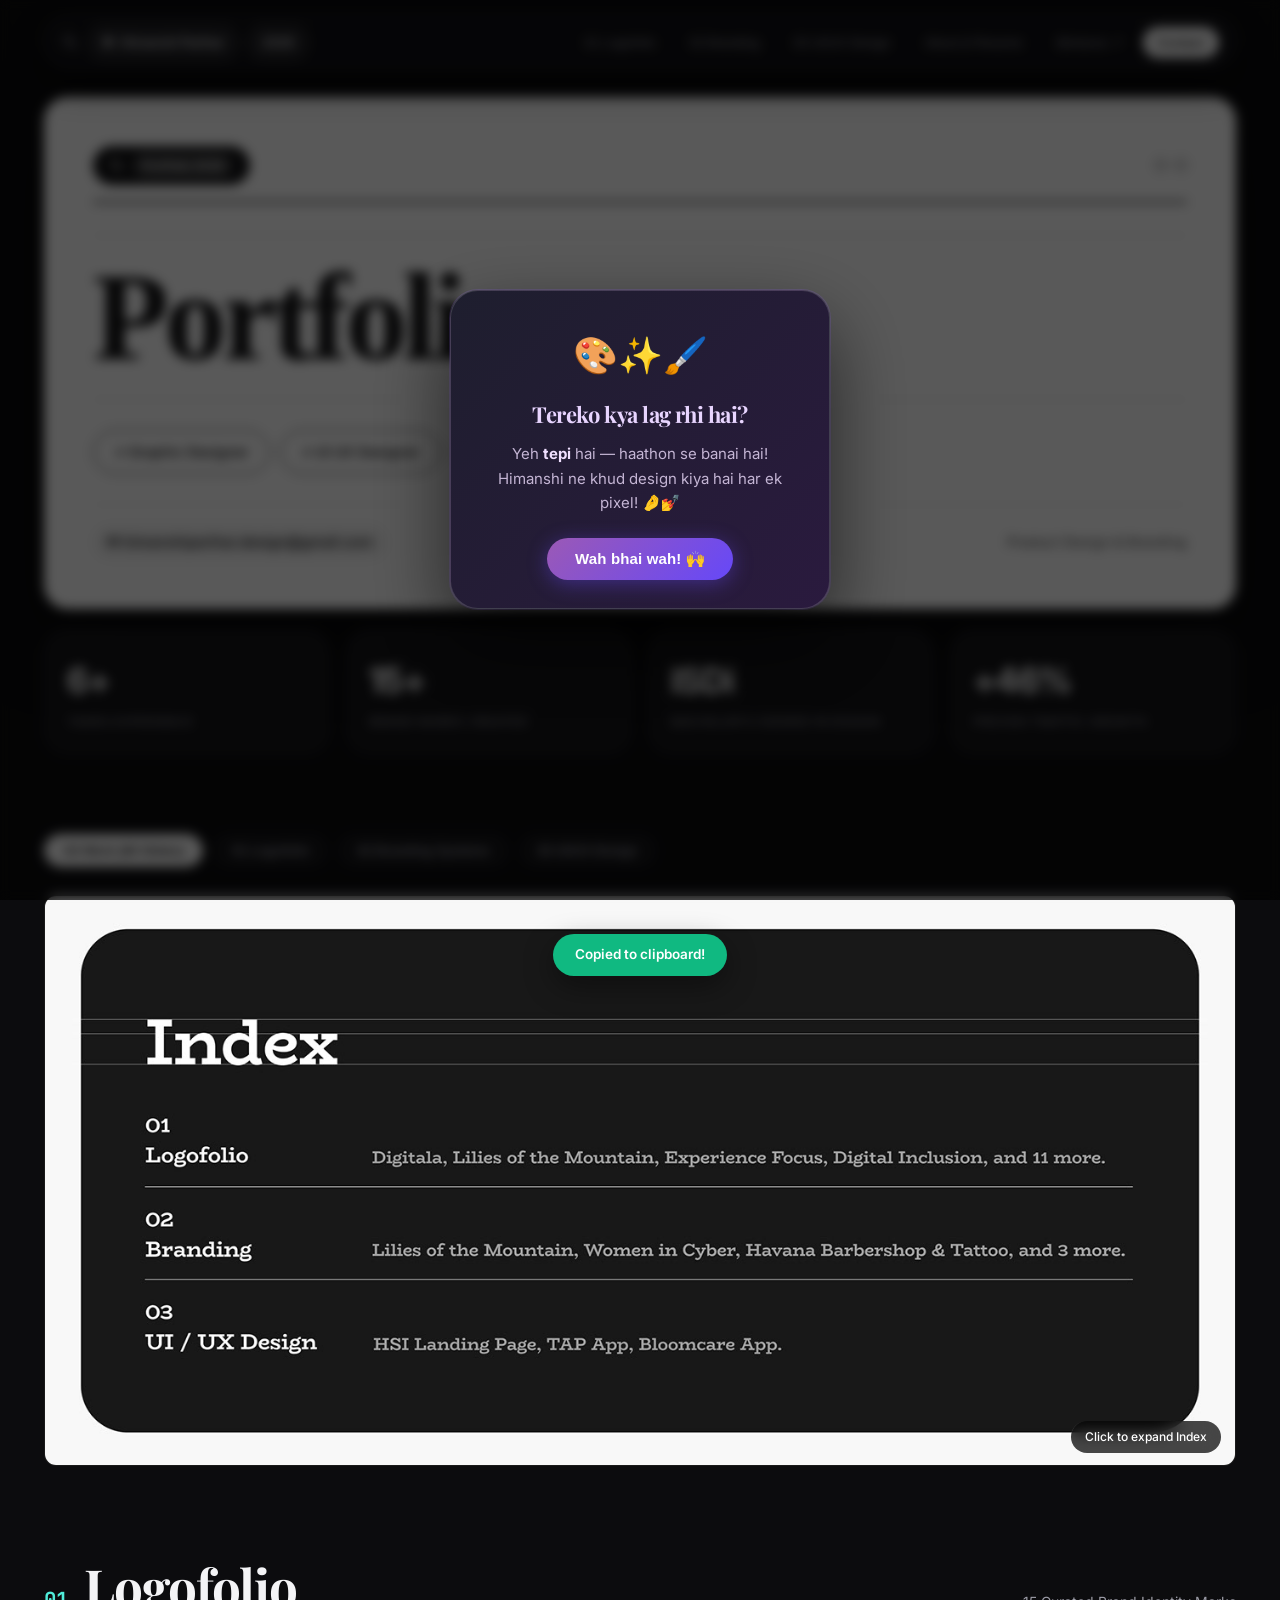
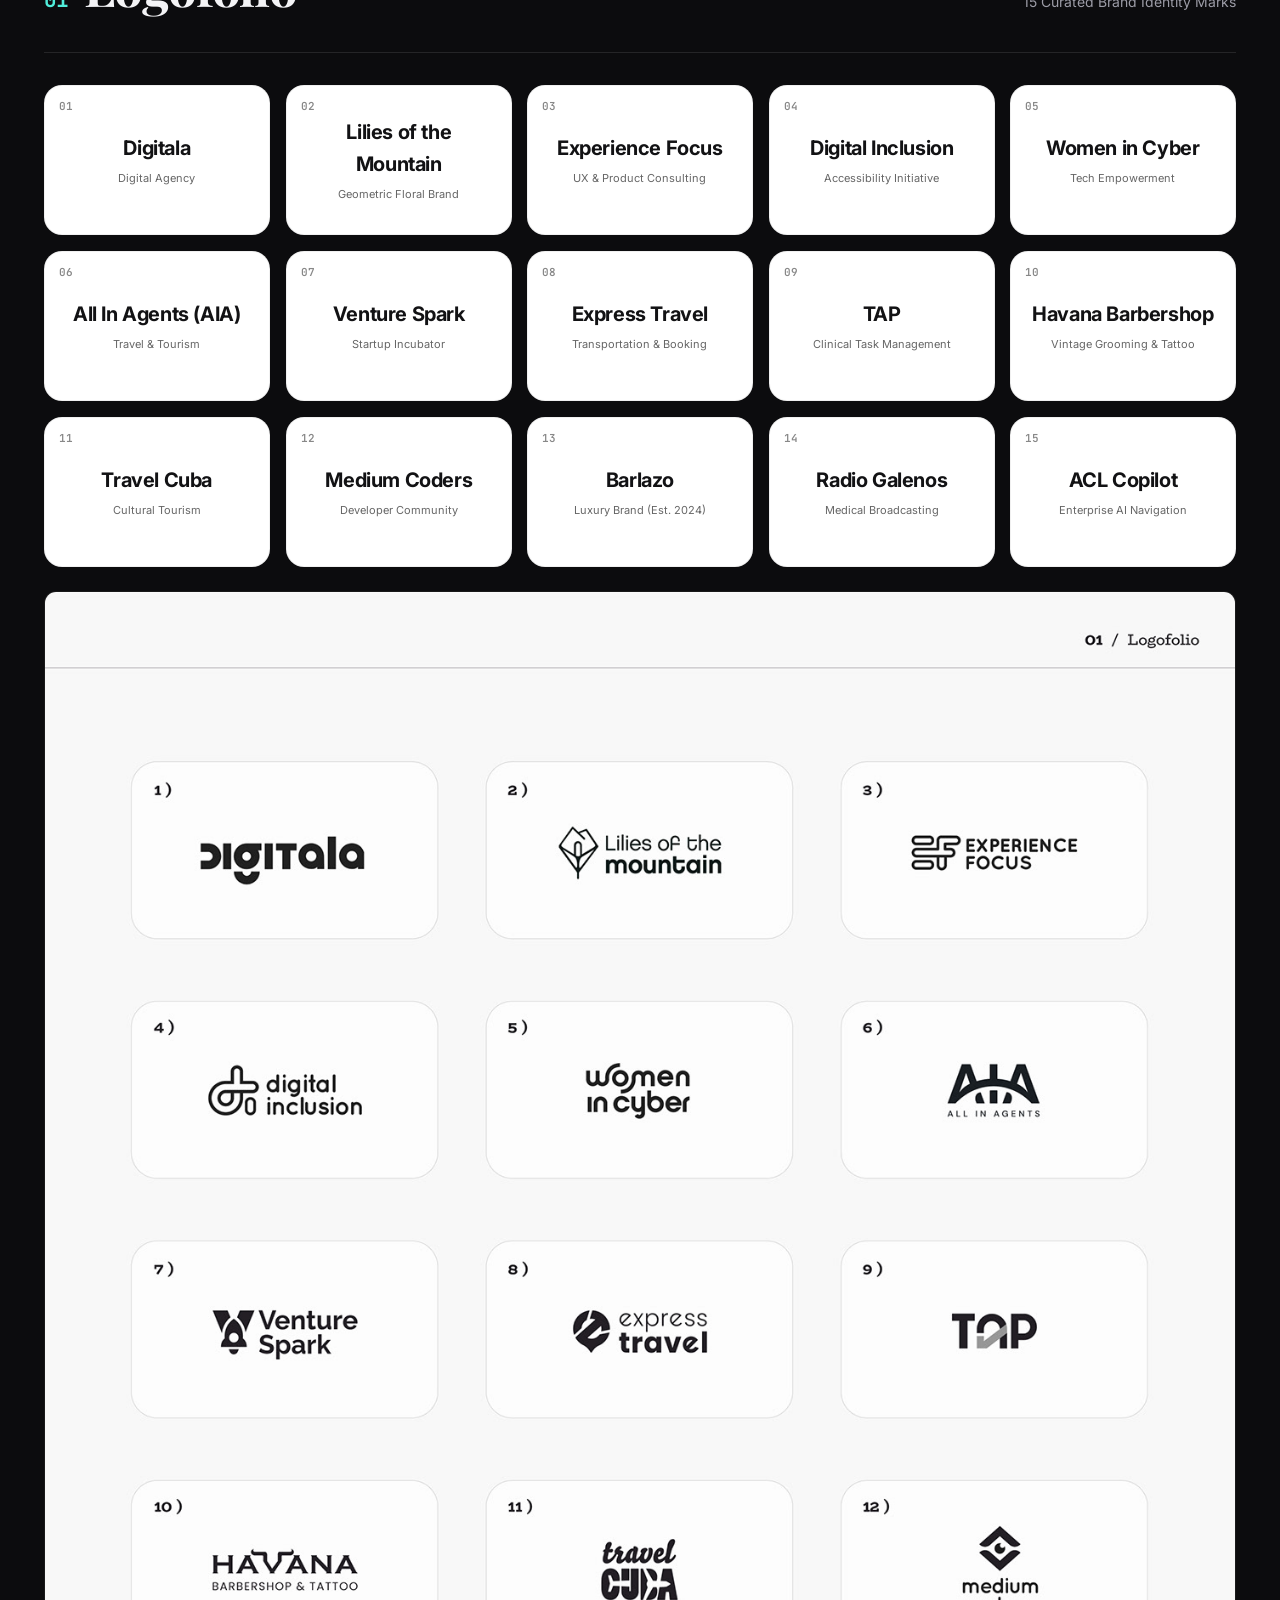
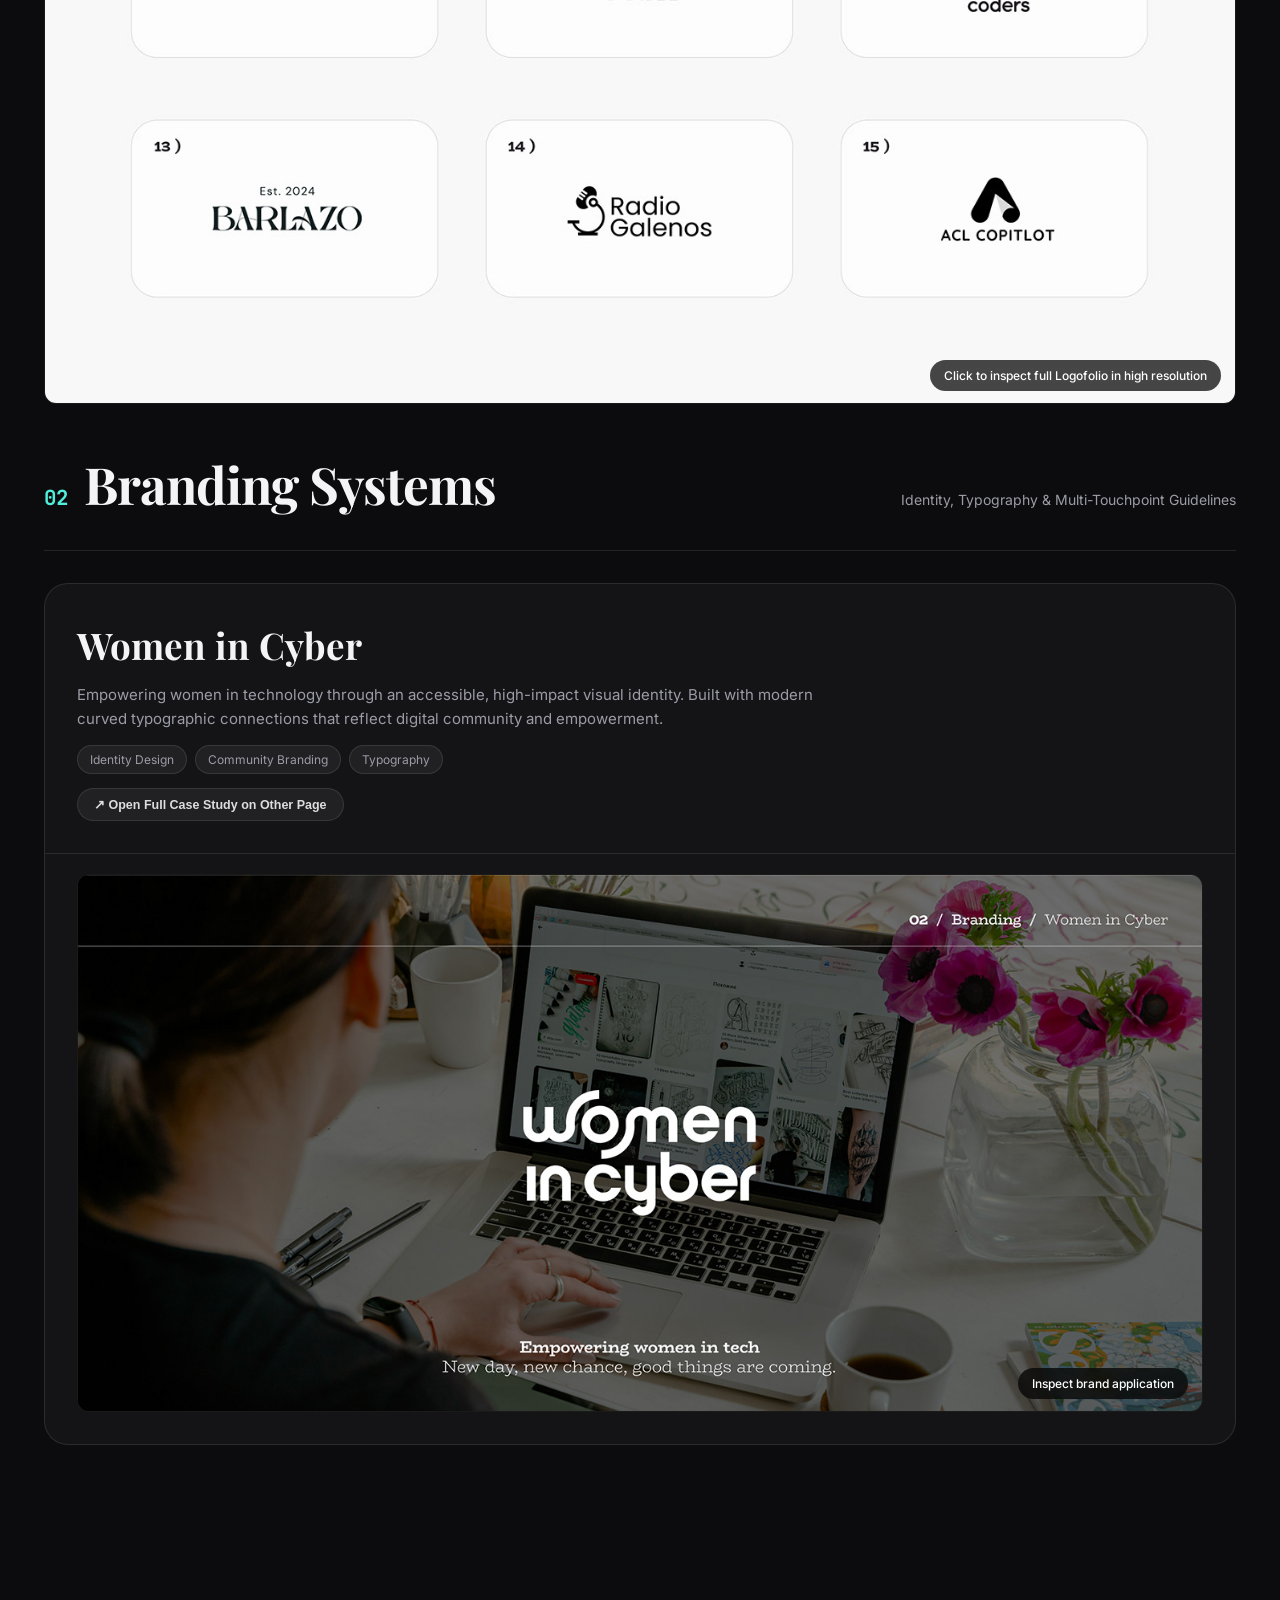
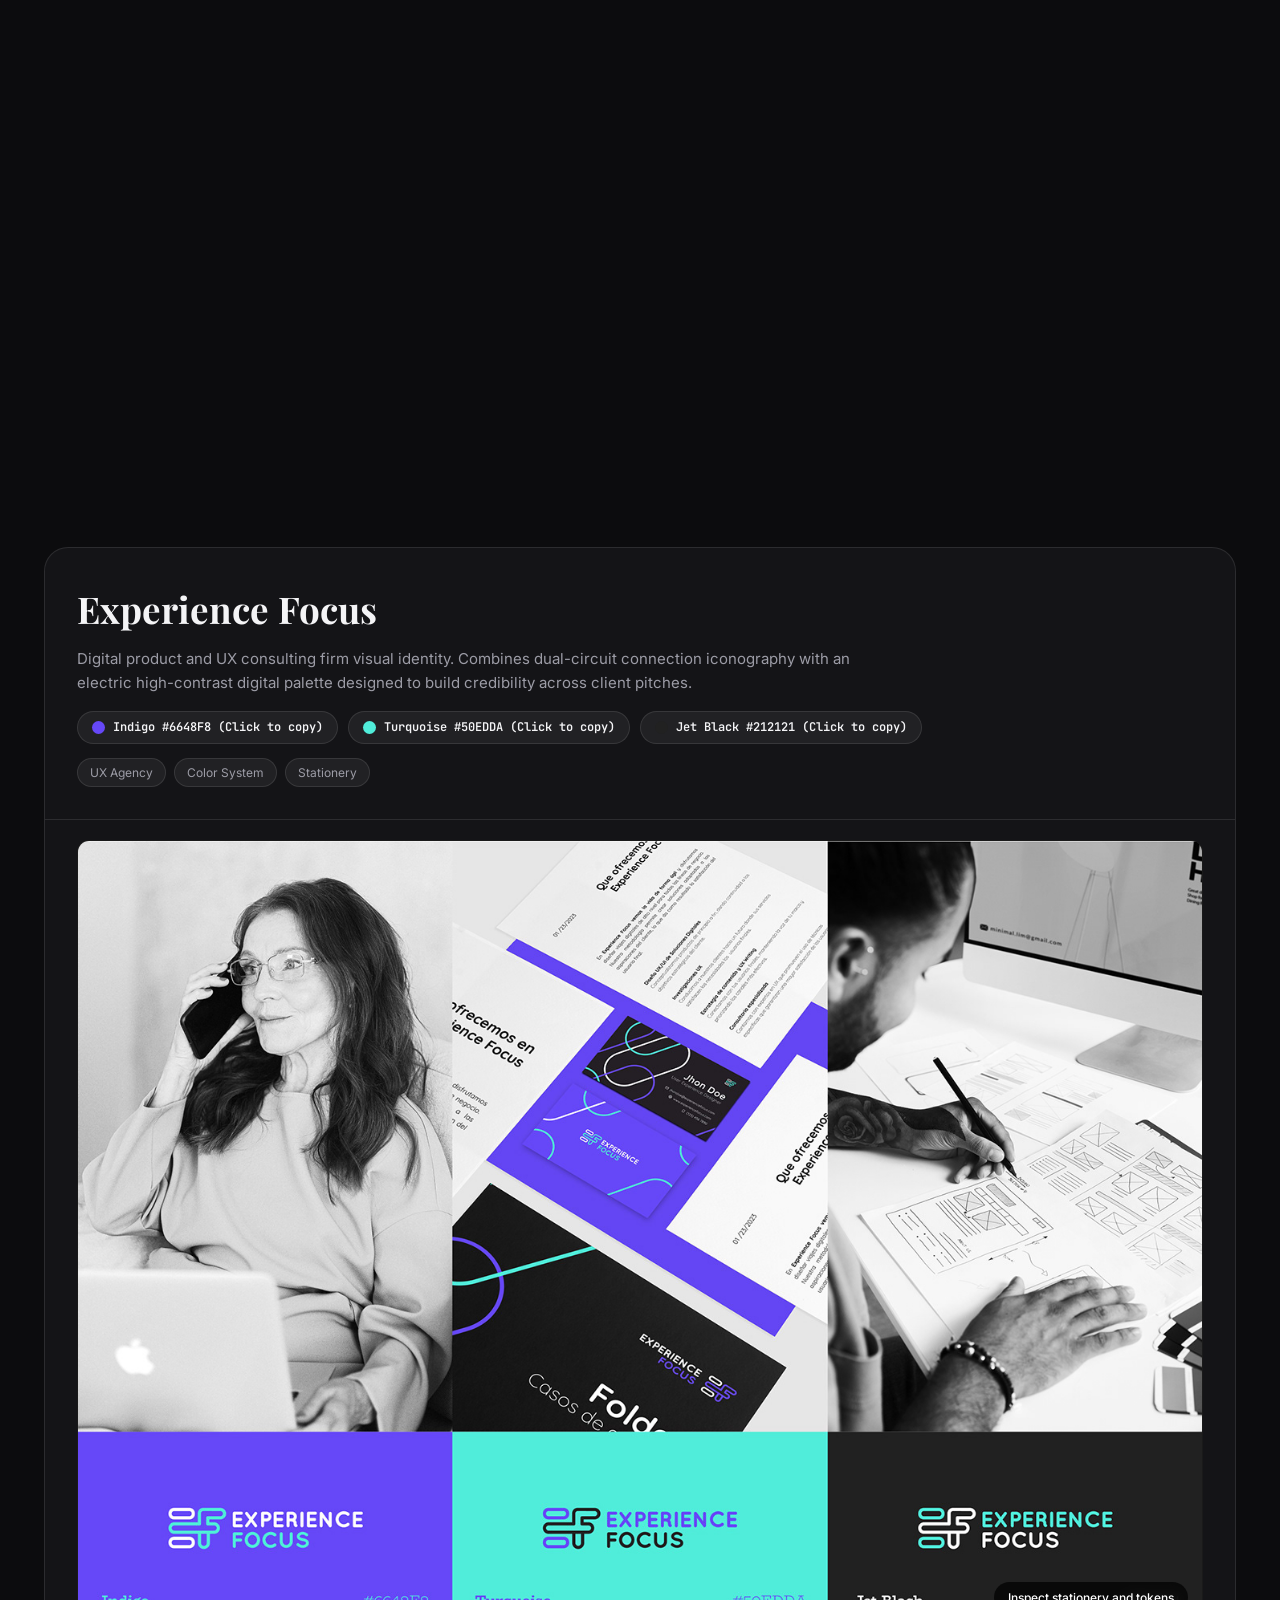
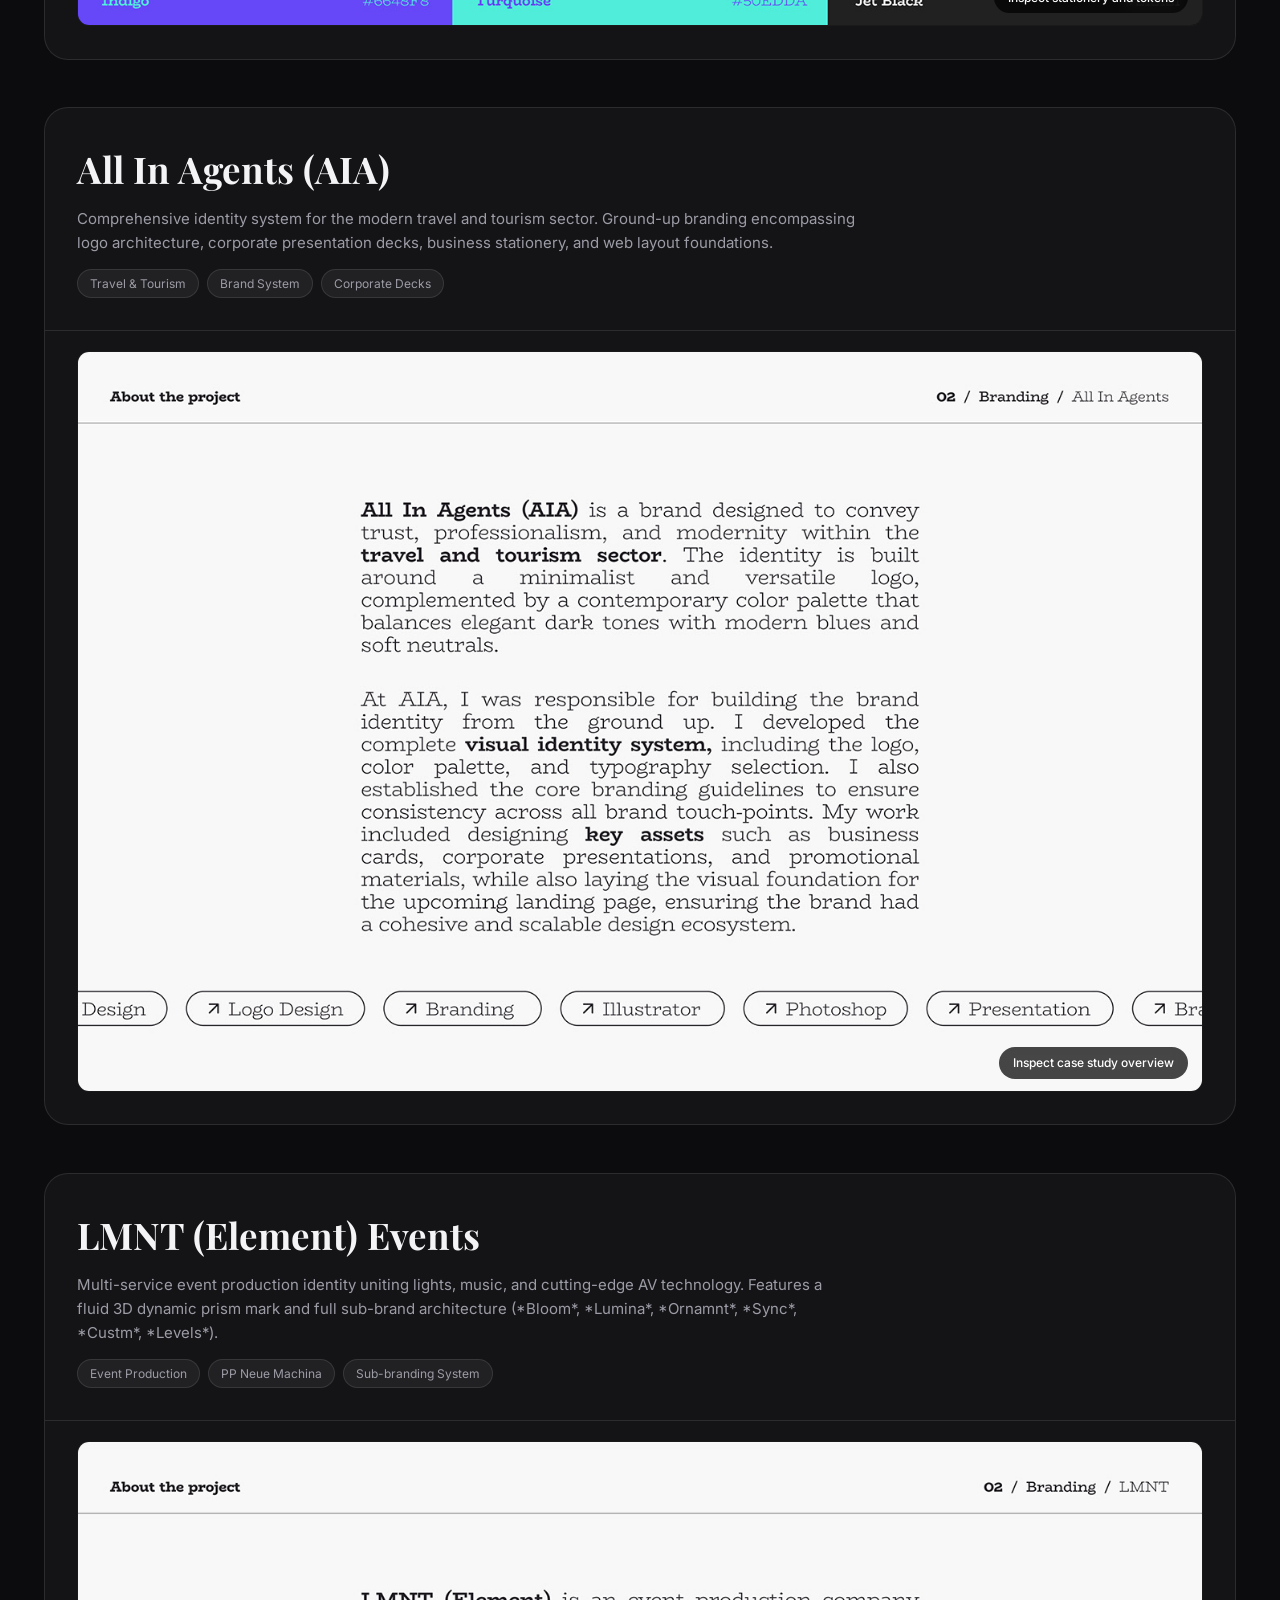
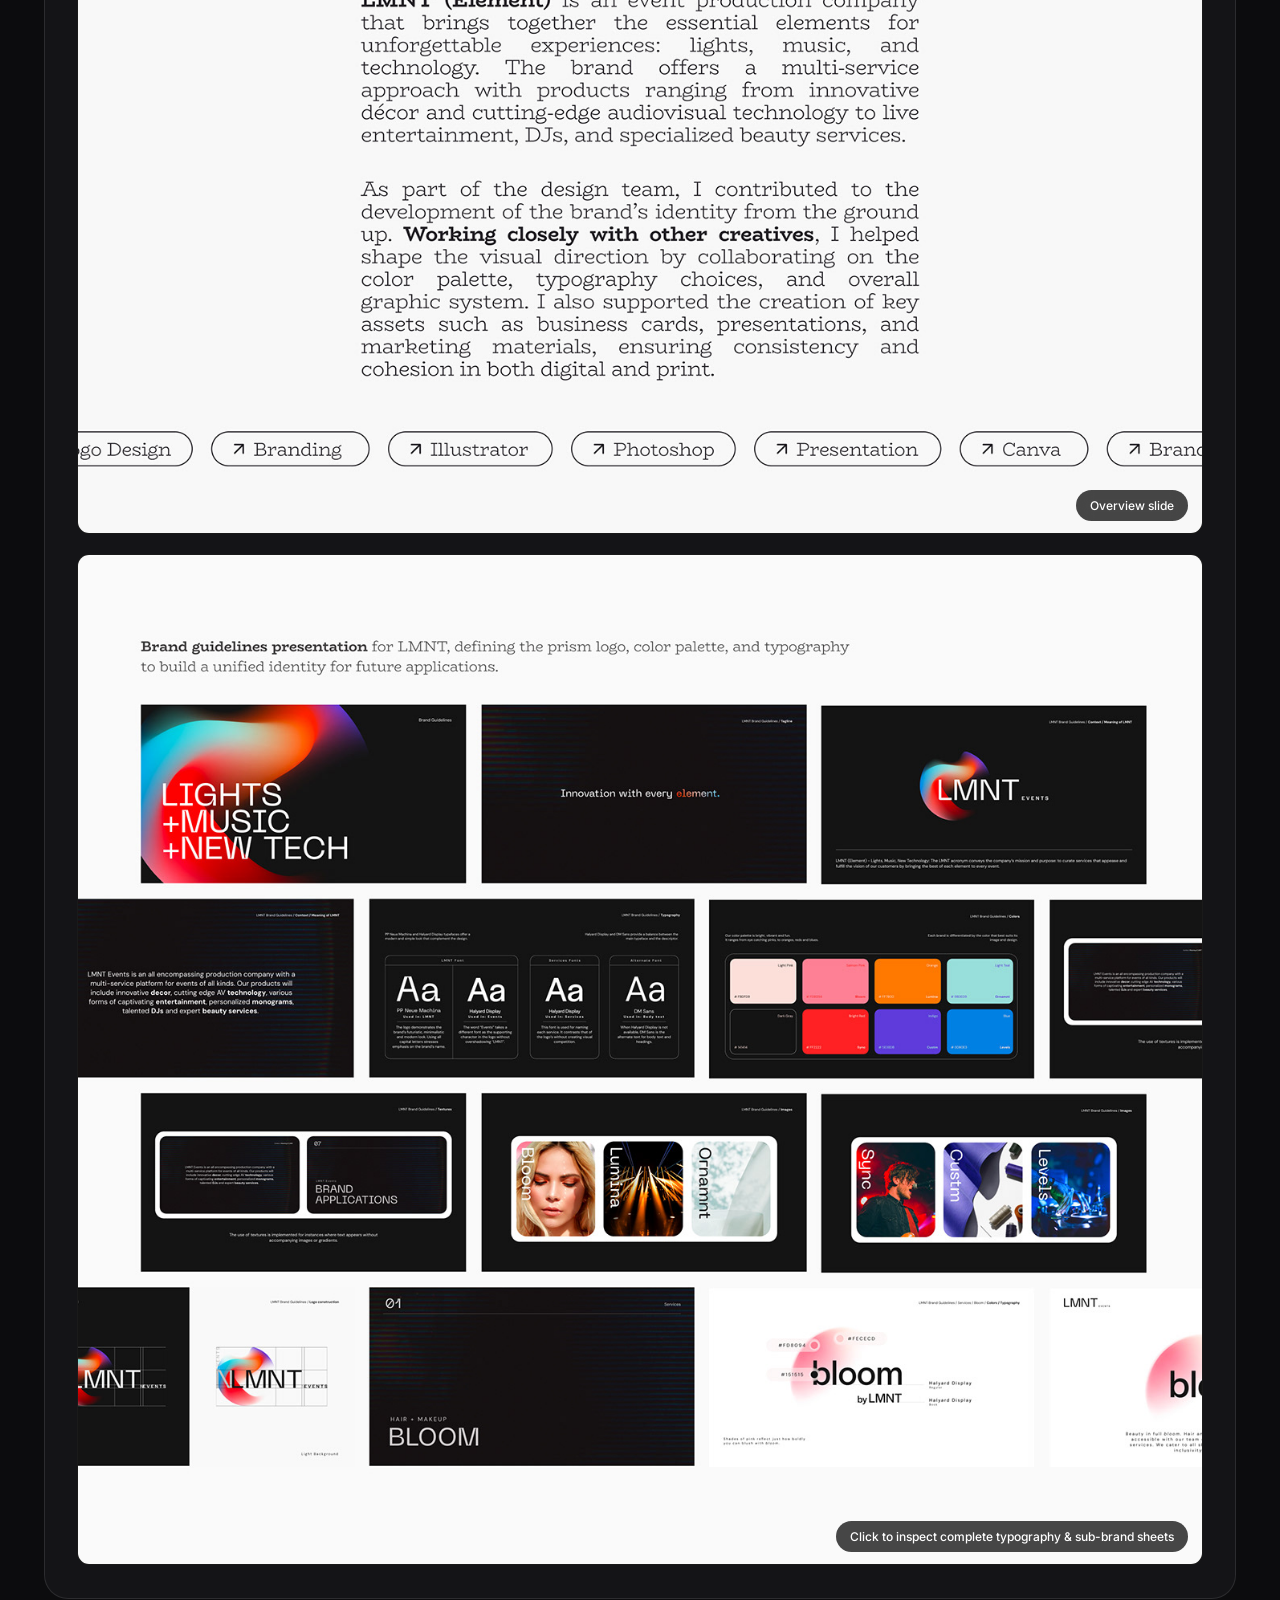
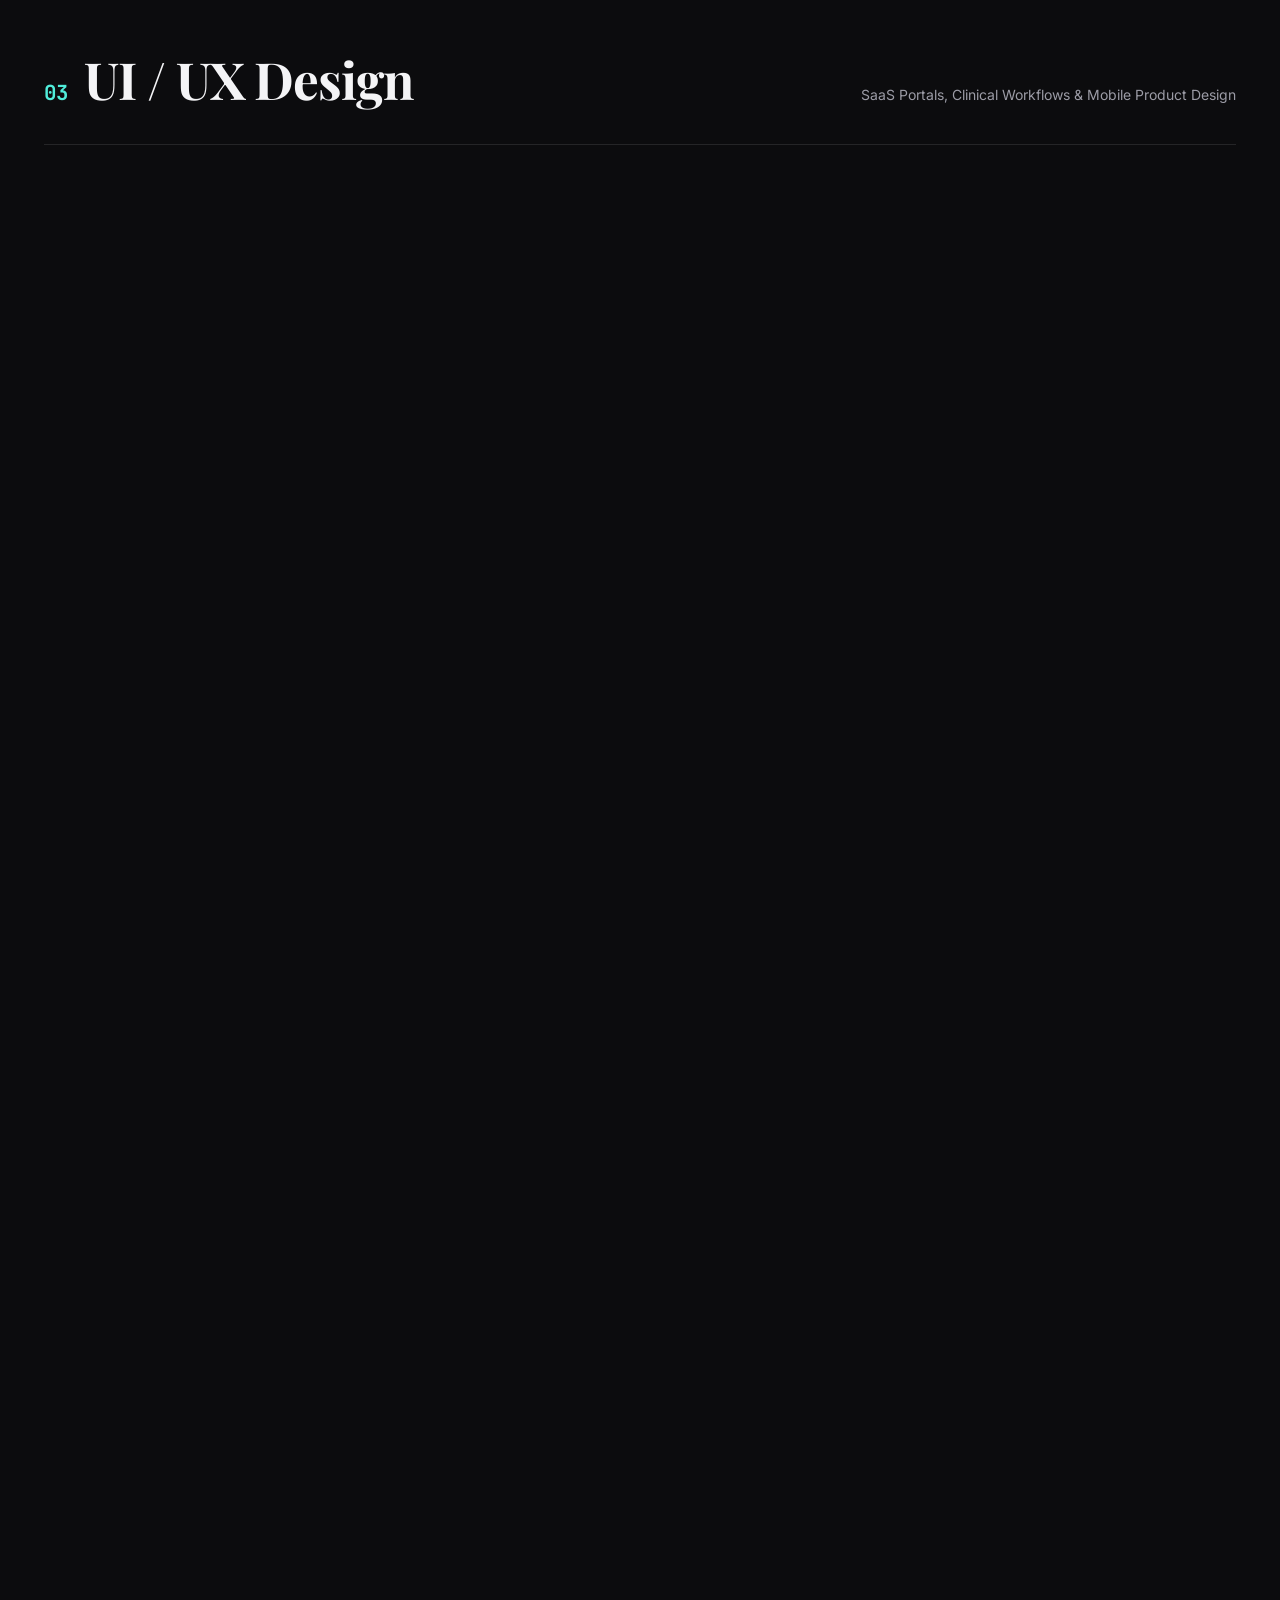
==== index.html @ 81ed1b58 "fix: capital P in Portfolio, fast font cycle, bidirectional scroll animations, reliable branding tep" ====
<!DOCTYPE html>
<html lang="en">
<head>
  <meta charset="UTF-8" />
  <meta name="viewport" content="width=device-width, initial-scale=1.0, maximum-scale=1.0, user-scalable=no" />
  <title>Himanshi Parihar — UI/UX & Graphic Designer Portfolio</title>
  <meta name="description" content="Portfolio of Himanshi Parihar — Senior Graphic Designer and UI/UX Designer. Specializing in branding, design systems, and digital product design." />
  <link rel="preconnect" href="https://fonts.googleapis.com" />
  <link rel="preconnect" href="https://fonts.gstatic.com" crossorigin />
  <link href="https://fonts.googleapis.com/css2?family=Inter:wght@400;500;600;700&family=Playfair+Display:ital,wght@0,600;0,700;1,400&family=JetBrains+Mono:wght@400;600&display=swap" rel="stylesheet" />
  <link rel="stylesheet" href="styles.css" />
</head>
<body>

  <!-- Top Floating Navigation -->
  <div class="container top-nav">
    <nav class="nav-pill-wrapper">
      <div class="search-mock">
        <svg class="search-icon" fill="none" stroke="currentColor" viewBox="0 0 24 24">
          <path stroke-linecap="round" stroke-linejoin="round" stroke-width="2" d="M21 21l-6-6m2-5a7 7 0 11-14 0 7 7 0 0114 0z" />
        </svg>
        <span class="nav-tag">
          <svg fill="currentColor" viewBox="0 0 20 20"><path d="M10 2a8 8 0 100 16 8 8 0 000-16zM8 9a1 1 0 112 0 1 1 0 01-2 0zm4 4a1 1 0 11-2 0 1 1 0 012 0z"/></svg>
          Himanshi Parihar
        </span>
        <span class="nav-tag">2026</span>
      </div>

      <div class="nav-links">
        <button class="nav-btn" onclick="scrollToSection('logofolio')">01 Logofolio</button>
        <button class="nav-btn" onclick="scrollToSection('branding')">02 Branding</button>
        <button class="nav-btn" onclick="scrollToSection('uiux')">03 UI/UX Design</button>
        <button class="nav-btn" onclick="openResume()">About & Resume</button>
        <button class="nav-btn rishwat-trigger" onclick="triggerRishwat(event, 'Behance')">Behance ↗</button>
        <button class="nav-btn cta" onclick="copyContactEmail()">Contact</button>
      </div>

      <!-- Mobile Hamburger Button -->
      <button class="mobile-menu-btn" onclick="openResume()" aria-label="Open Menu">
        <svg fill="none" stroke="currentColor" viewBox="0 0 24 24">
          <path stroke-linecap="round" stroke-linejoin="round" stroke-width="2" d="M4 6h16M4 12h16m-7 6h7" />
        </svg>
      </button>
    </nav>
  </div>

  <main class="container">

    <!-- Hero Showcase Card -->
    <section class="hero">
      <div class="hero-browser-card">
        <div class="browser-header">
          <div class="browser-search-bar">
            <svg width="15" height="15" fill="none" stroke="currentColor" viewBox="0 0 24 24"><path stroke-linecap="round" stroke-linejoin="round" stroke-width="2" d="M21 21l-6-6m2-5a7 7 0 11-14 0 7 7 0 0114 0z"/></svg>
            <span class="pill-item">Portfolio 2026</span>
          </div>
          <div class="browser-controls">
            <div class="control-circle"></div>
            <div class="control-circle"></div>
          </div>
        </div>

        <h1 class="hero-main-title" id="portfolio-title">Portfolio.</h1>

        <div class="hero-badges">
          <a href="#branding" class="hero-badge">↗ Graphic Designer</a>
          <a href="#uiux" class="hero-badge">↗ UI UX Designer</a>
          <button class="hero-badge" style="background: rgba(0,0,0,0.06); border-color: #ddd;" onclick="openResume()">📄 View Resume</button>
          <button class="hero-badge rishwat-trigger" onclick="triggerRishwat(event, 'Behance Profile')">↗ Behance Gallery</button>
        </div>

        <div class="hero-meta-footer">
          <span class="contact-pill-link" onclick="copyContactEmail()">
            ✉ himanshiparihar.design@gmail.com
          </span>
          <span style="font-weight: 500;">Product Design & Branding</span>
        </div>
      </div>

      <!-- Quick Metrics Bar -->
      <div class="metrics-row">
        <div class="metric-box">
          <span class="metric-num">6+</span>
          <span class="metric-label">Years Experience</span>
        </div>
        <div class="metric-box">
          <span class="metric-num">15+</span>
          <span class="metric-label">Brand Marks Created</span>
        </div>
        <div class="metric-box">
          <span class="metric-num">ISDi</span>
          <span class="metric-label">Bachelor's Degree in Design</span>
        </div>
        <div class="metric-box">
          <span class="metric-num">+46%</span>
          <span class="metric-label">Proven Traffic Growth</span>
        </div>
      </div>
    </section>

    <!-- Interactive Work Category Filter Tabs -->
    <div class="filter-bar">
      <button class="filter-btn active" onclick="filterCategory('all', this)">All Work (60 Slides)</button>
      <button class="filter-btn" onclick="filterCategory('logofolio', this)">01 Logofolio</button>
      <button class="filter-btn" onclick="filterCategory('branding', this)">02 Branding Systems</button>
      <button class="filter-btn" onclick="filterCategory('uiux', this)">03 UI/UX Design</button>
    </div>

    <!-- Index Summary Card -->
    <section class="filterable-section all" style="margin-bottom: 40px;">
      <div class="slide-img-box" onclick="openLightbox('assets/slide_3.jpg', 'Index & Table of Contents')">
        <img src="assets/slide_3.jpg" alt="Index: 01 Logofolio, 02 Branding, 03 UI/UX Design" loading="lazy" />
        <div class="slide-caption-overlay">Click to expand Index</div>
      </div>
    </section>

    <!-- 01 LOGOFOLIO SECTION -->
    <section id="logofolio" class="filterable-section all logofolio">
      <div class="section-header">
        <div class="section-title-wrap">
          <span class="section-num">01</span>
          <h2 class="section-title">Logofolio</h2>
        </div>
        <span class="section-subtitle">15 Curated Brand Identity Marks</span>
      </div>

      <div class="logofolio-grid" style="margin-bottom: 24px;">
        <div class="logo-card" onclick="openLightbox('assets/slide_5.jpg', 'Logofolio: Full 15 Marks Grid')">
          <span class="logo-badge-num">01</span>
          <div class="logo-brand-name">Digitala</div>
          <div class="logo-tag-desc">Digital Agency</div>
        </div>
        <div class="logo-card" onclick="openLightbox('assets/slide_5.jpg', 'Logofolio: Full 15 Marks Grid')">
          <span class="logo-badge-num">02</span>
          <div class="logo-brand-name">Lilies of the Mountain</div>
          <div class="logo-tag-desc">Geometric Floral Brand</div>
        </div>
        <div class="logo-card" onclick="openLightbox('assets/slide_5.jpg', 'Logofolio: Full 15 Marks Grid')">
          <span class="logo-badge-num">03</span>
          <div class="logo-brand-name">Experience Focus</div>
          <div class="logo-tag-desc">UX & Product Consulting</div>
        </div>
        <div class="logo-card" onclick="openLightbox('assets/slide_5.jpg', 'Logofolio: Full 15 Marks Grid')">
          <span class="logo-badge-num">04</span>
          <div class="logo-brand-name">Digital Inclusion</div>
          <div class="logo-tag-desc">Accessibility Initiative</div>
        </div>
        <div class="logo-card" onclick="openLightbox('assets/slide_5.jpg', 'Logofolio: Full 15 Marks Grid')">
          <span class="logo-badge-num">05</span>
          <div class="logo-brand-name">Women in Cyber</div>
          <div class="logo-tag-desc">Tech Empowerment</div>
        </div>
        <div class="logo-card" onclick="openLightbox('assets/slide_5.jpg', 'Logofolio: Full 15 Marks Grid')">
          <span class="logo-badge-num">06</span>
          <div class="logo-brand-name">All In Agents (AIA)</div>
          <div class="logo-tag-desc">Travel & Tourism</div>
        </div>
        <div class="logo-card" onclick="openLightbox('assets/slide_5.jpg', 'Logofolio: Full 15 Marks Grid')">
          <span class="logo-badge-num">07</span>
          <div class="logo-brand-name">Venture Spark</div>
          <div class="logo-tag-desc">Startup Incubator</div>
        </div>
        <div class="logo-card" onclick="openLightbox('assets/slide_5.jpg', 'Logofolio: Full 15 Marks Grid')">
          <span class="logo-badge-num">08</span>
          <div class="logo-brand-name">Express Travel</div>
          <div class="logo-tag-desc">Transportation & Booking</div>
        </div>
        <div class="logo-card" onclick="openLightbox('assets/slide_5.jpg', 'Logofolio: Full 15 Marks Grid')">
          <span class="logo-badge-num">09</span>
          <div class="logo-brand-name">TAP</div>
          <div class="logo-tag-desc">Clinical Task Management</div>
        </div>
        <div class="logo-card" onclick="openLightbox('assets/slide_5.jpg', 'Logofolio: Full 15 Marks Grid')">
          <span class="logo-badge-num">10</span>
          <div class="logo-brand-name">Havana Barbershop</div>
          <div class="logo-tag-desc">Vintage Grooming & Tattoo</div>
        </div>
        <div class="logo-card" onclick="openLightbox('assets/slide_5.jpg', 'Logofolio: Full 15 Marks Grid')">
          <span class="logo-badge-num">11</span>
          <div class="logo-brand-name">Travel Cuba</div>
          <div class="logo-tag-desc">Cultural Tourism</div>
        </div>
        <div class="logo-card" onclick="openLightbox('assets/slide_5.jpg', 'Logofolio: Full 15 Marks Grid')">
          <span class="logo-badge-num">12</span>
          <div class="logo-brand-name">Medium Coders</div>
          <div class="logo-tag-desc">Developer Community</div>
        </div>
        <div class="logo-card" onclick="openLightbox('assets/slide_5.jpg', 'Logofolio: Full 15 Marks Grid')">
          <span class="logo-badge-num">13</span>
          <div class="logo-brand-name">Barlazo</div>
          <div class="logo-tag-desc">Luxury Brand (Est. 2024)</div>
        </div>
        <div class="logo-card" onclick="openLightbox('assets/slide_5.jpg', 'Logofolio: Full 15 Marks Grid')">
          <span class="logo-badge-num">14</span>
          <div class="logo-brand-name">Radio Galenos</div>
          <div class="logo-tag-desc">Medical Broadcasting</div>
        </div>
        <div class="logo-card" onclick="openLightbox('assets/slide_5.jpg', 'Logofolio: Full 15 Marks Grid')">
          <span class="logo-badge-num">15</span>
          <div class="logo-brand-name">ACL Copilot</div>
          <div class="logo-tag-desc">Enterprise AI Navigation</div>
        </div>
      </div>

      <!-- High-Res Slide Viewer for Logofolio -->
      <div class="slide-img-box" onclick="openLightbox('assets/slide_5.jpg', 'Logofolio Marks Showcase')">
        <img src="assets/slide_5.jpg" alt="15 Logo Marks Showcase" loading="lazy" />
        <div class="slide-caption-overlay">Click to inspect full Logofolio in high resolution</div>
      </div>
    </section>

    <!-- 02 BRANDING SECTION -->
    <section id="branding" class="filterable-section all branding">
      <div class="section-header">
        <div class="section-title-wrap">
          <span class="section-num">02</span>
          <h2 class="section-title">Branding Systems</h2>
        </div>
        <span class="section-subtitle">Identity, Typography & Multi-Touchpoint Guidelines</span>
      </div>

      <div class="case-studies-list">

        <!-- Case Study: Women in Cyber -->
        <article class="case-study-card">
          <div class="case-study-header">
            <div>
              <h3 class="case-study-title">Women in Cyber</h3>
              <p class="case-study-desc">
                Empowering women in technology through an accessible, high-impact visual identity. Built with modern curved typographic connections that reflect digital community and empowerment.
              </p>
              <div class="case-tags">
                <span class="case-tag">Identity Design</span>
                <span class="case-tag">Community Branding</span>
                <span class="case-tag">Typography</span>
              </div>
              <button class="case-study-wide-btn rishwat-trigger" onclick="triggerRishwat(event, 'Women in Cyber External Study')">↗ Open Full Case Study on Other Page</button>
            </div>
          </div>
          <div class="slides-gallery">
            <div class="slide-img-box" onclick="openLightbox('assets/slide_13.jpg', 'Women in Cyber — Brand Application')">
              <img src="assets/slide_13.jpg" alt="Women in Cyber application mockup" loading="lazy" />
              <div class="slide-caption-overlay">Inspect brand application</div>
            </div>
          </div>
        </article>

        <!-- Case Study: Havana Barbershop & Tattoo -->
        <article class="case-study-card">
          <div class="case-study-header">
            <div>
              <h3 class="case-study-title">Havana Barbershop & Tattoo</h3>
              <p class="case-study-desc">
                A classic heritage badge system combining vintage men's grooming aesthetics with bespoke tattoo parlor typography. Designed for high durability across apparel, exterior signage, and packaging.
              </p>
              <div class="case-tags">
                <span class="case-tag">Vintage Badge</span>
                <span class="case-tag">Packaging</span>
                <span class="case-tag">Signage</span>
              </div>
            </div>
          </div>
          <div class="slides-gallery">
            <div class="slide-img-box" onclick="openLightbox('assets/slide_17.jpg', 'Havana Barbershop & Tattoo Showcase')">
              <img src="assets/slide_17.jpg" alt="Havana Barbershop showcase" loading="lazy" />
              <div class="slide-caption-overlay">Inspect identity details</div>
            </div>
          </div>
        </article>

        <!-- Case Study: Experience Focus -->
        <article class="case-study-card">
          <div class="case-study-header">
            <div>
              <h3 class="case-study-title">Experience Focus</h3>
              <p class="case-study-desc">
                Digital product and UX consulting firm visual identity. Combines dual-circuit connection iconography with an electric high-contrast digital palette designed to build credibility across client pitches.
              </p>
              <!-- Interactive Color Tokens -->
              <div class="color-tokens-row">
                <div class="color-swatch-badge" onclick="copyHex('#6648F8')">
                  <span class="swatch-circle" style="background: #6648F8;"></span>
                  <span class="swatch-code">Indigo #6648F8 (Click to copy)</span>
                </div>
                <div class="color-swatch-badge" onclick="copyHex('#50EDDA')">
                  <span class="swatch-circle" style="background: #50EDDA;"></span>
                  <span class="swatch-code">Turquoise #50EDDA (Click to copy)</span>
                </div>
                <div class="color-swatch-badge" onclick="copyHex('#212121')">
                  <span class="swatch-circle" style="background: #212121;"></span>
                  <span class="swatch-code">Jet Black #212121 (Click to copy)</span>
                </div>
              </div>
              <div class="case-tags">
                <span class="case-tag">UX Agency</span>
                <span class="case-tag">Color System</span>
                <span class="case-tag">Stationery</span>
              </div>
            </div>
          </div>
          <div class="slides-gallery">
            <div class="slide-img-box" onclick="openLightbox('assets/slide_25.jpg', 'Experience Focus Brand Guidelines & Collateral')">
              <img src="assets/slide_25.jpg" alt="Experience Focus identity showcase" loading="lazy" />
              <div class="slide-caption-overlay">Inspect stationery and tokens</div>
            </div>
          </div>
        </article>

        <!-- Case Study: All In Agents (AIA) -->
        <article class="case-study-card">
          <div class="case-study-header">
            <div>
              <h3 class="case-study-title">All In Agents (AIA)</h3>
              <p class="case-study-desc">
                Comprehensive identity system for the modern travel and tourism sector. Ground-up branding encompassing logo architecture, corporate presentation decks, business stationery, and web layout foundations.
              </p>
              <div class="case-tags">
                <span class="case-tag">Travel & Tourism</span>
                <span class="case-tag">Brand System</span>
                <span class="case-tag">Corporate Decks</span>
              </div>
            </div>
          </div>
          <div class="slides-gallery">
            <div class="slide-img-box" onclick="openLightbox('assets/slide_29.jpg', 'All In Agents Brand Narrative')">
              <img src="assets/slide_29.jpg" alt="All In Agents identity narrative" loading="lazy" />
              <div class="slide-caption-overlay">Inspect case study overview</div>
            </div>
          </div>
        </article>

        <!-- Case Study: LMNT (Element) Events -->
        <article class="case-study-card">
          <div class="case-study-header">
            <div>
              <h3 class="case-study-title">LMNT (Element) Events</h3>
              <p class="case-study-desc">
                Multi-service event production identity uniting lights, music, and cutting-edge AV technology. Features a fluid 3D dynamic prism mark and full sub-brand architecture (*Bloom*, *Lumina*, *Ornamnt*, *Sync*, *Custm*, *Levels*).
              </p>
              <div class="case-tags">
                <span class="case-tag">Event Production</span>
                <span class="case-tag">PP Neue Machina</span>
                <span class="case-tag">Sub-branding System</span>
              </div>
            </div>
          </div>
          <div class="slides-gallery">
            <div class="slide-img-box" onclick="openLightbox('assets/slide_33.jpg', 'LMNT Brand Intro')">
              <img src="assets/slide_33.jpg" alt="LMNT brand overview" loading="lazy" />
              <div class="slide-caption-overlay">Overview slide</div>
            </div>
            <div class="slide-img-box" onclick="openLightbox('assets/slide_37.jpg', 'LMNT Comprehensive Brand Guidelines')">
              <img src="assets/slide_37.jpg" alt="LMNT brand guidelines presentation" loading="lazy" />
              <div class="slide-caption-overlay">Click to inspect complete typography & sub-brand sheets</div>
            </div>
          </div>
        </article>

      </div>
    </section>

    <!-- 03 UI / UX DESIGN SECTION -->
    <section id="uiux" class="filterable-section all uiux">
      <div class="section-header">
        <div class="section-title-wrap">
          <span class="section-num">03</span>
          <h2 class="section-title">UI / UX Design</h2>
        </div>
        <span class="section-subtitle">SaaS Portals, Clinical Workflows & Mobile Product Design</span>
      </div>

      <div class="case-studies-list">

        <!-- Case Study 1: HSI Healthcare Portal -->
        <article class="case-study-card">
          <div class="case-study-header">
            <div>
              <h3 class="case-study-title">HSI Healthcare Enterprise Landing Page</h3>
              <p class="case-study-desc">
                High-converting enterprise portal presenting 4 interconnected digital health solutions (S'mores App, TAP App, CG Connect, Alpha Scan App). Designed with clinical confidence tokens and structured typography hierarchy.
              </p>
              <!-- Healthcare Color Tokens -->
              <div class="color-tokens-row">
                <div class="color-swatch-badge" onclick="copyHex('#1A49FF')">
                  <span class="swatch-circle" style="background: #1A49FF;"></span>
                  <span class="swatch-code">Clinical Blue #1A49FF</span>
                </div>
                <div class="color-swatch-badge" onclick="copyHex('#B4C2FA')">
                  <span class="swatch-circle" style="background: #B4C2FA;"></span>
                  <span class="swatch-code">Soft Tint #B4C2FA</span>
                </div>
                <div class="color-swatch-badge" onclick="copyHex('#FAFAFA')">
                  <span class="swatch-circle" style="background: #FAFAFA; border: 1px solid #ccc;"></span>
                  <span class="swatch-code">Canvas White #FAFAFA</span>
                </div>
              </div>
              <div class="case-tags">
                <span class="case-tag">Enterprise SaaS</span>
                <span class="case-tag">DM Sans Typography</span>
                <span class="case-tag">Web Portal</span>
              </div>
            </div>
          </div>
          <div class="slides-gallery">
            <div class="slide-img-box" onclick="openLightbox('assets/slide_39.jpg', 'HSI Desktop Presentation Mockup')">
              <img src="assets/slide_39.jpg" alt="HSI Healthcare landing page desktop mockup" loading="lazy" />
              <div class="slide-caption-overlay">Inspect desktop portal layout</div>
            </div>
            <div class="slide-img-box" onclick="openLightbox('assets/slide_41.jpg', 'HSI Typography & Color Hierarchy')">
              <img src="assets/slide_41.jpg" alt="HSI design system tokens and typography scale" loading="lazy" />
              <div class="slide-caption-overlay">Inspect design tokens & font hierarchy</div>
            </div>
          </div>
        </article>

        <!-- Case Study 2: TAP App v1.0 + Interactive Mobile Simulator -->
        <article class="case-study-card">
          <div class="case-study-header">
            <div>
              <h3 class="case-study-title">TAP App v1.0 — Clinical Task Management</h3>
              <p class="case-study-desc">
                Specialized mobile application for healthcare supervisors, nurses, and care coordinators. Streamlines clinical daily schedules, timestamped photo evidence verification, and interactive progress checklists.
              </p>
              <div class="case-tags">
                <span class="case-tag">iOS / Android</span>
                <span class="case-tag">HealthTech</span>
                <span class="case-tag">Design System</span>
                <span class="case-tag">Clinical Flows</span>
              </div>
              <button class="case-study-wide-btn rishwat-trigger" onclick="triggerRishwat(event, 'TAP App Clinical Workflow')">↗ Open Full Case Study on Other Page</button>
            </div>
          </div>

          <!-- Interactive Mobile Flow Navigator -->
          <div class="interactive-simulator-box">
            <div class="sim-header">
              <div class="sim-title">
                <span>📱 Interactive Flow Explorer:</span>
              </div>
              <div class="sim-tabs">
                <button class="sim-tab-btn active" onclick="switchSimSlide('assets/slide_45.jpg', this)">01 In-Context Mockup</button>
                <button class="sim-tab-btn" onclick="switchSimSlide('assets/slide_49.jpg', this)">02 Full Screen Architecture (9 Flows)</button>
              </div>
            </div>
            <div class="sim-preview-area">
              <img id="tap-sim-img" class="sim-preview-img" src="assets/slide_45.jpg" alt="TAP App Flow" onclick="openLightbox(this.src, 'TAP App Interactive Flow')" style="cursor: zoom-in;" />
            </div>
          </div>

          <div class="slides-gallery">
            <div class="slide-img-box" onclick="openLightbox('assets/slide_49.jpg', 'TAP App 9 Core Flows')">
              <img src="assets/slide_49.jpg" alt="TAP App 9 core user journey screens" loading="lazy" />
              <div class="slide-caption-overlay">Inspect complete 9-screen user journey</div>
            </div>
          </div>
        </article>

        <!-- Case Study 3: Bloomcare App + Interactive Diagnosis Simulator -->
        <article class="case-study-card">
          <div class="case-study-header">
            <div>
              <h3 class="case-study-title">Bloomcare — Botanical AI Diagnosis & Plant Care</h3>
              <p class="case-study-desc">
                Consumer botanical health platform designed to identify house plants and diagnose diseases using visual camera recognition. Guides users from symptom detection to step-by-step plant treatment plans.
              </p>
              <div class="case-tags">
                <span class="case-tag">Design Thinking</span>
                <span class="case-tag">UX Research</span>
                <span class="case-tag">Camera Viewfinder UX</span>
                <span class="case-tag">Botanical System</span>
              </div>
              <button class="case-study-wide-btn rishwat-trigger" onclick="triggerRishwat(event, 'Bloomcare Live Case Study')">↗ Open Full Case Study on Other Page</button>
            </div>
          </div>

          <!-- Interactive Botanical AI Diagnostic Simulator -->
          <div class="plant-scanner-card">
            <div class="scanner-flex">
              <div>
                <h4 style="font-size: 1.1rem; color: #2ecc71; margin-bottom: 4px;">🌿 Live Camera AI Diagnosis Simulator</h4>
                <p style="font-size: 13.5px; color: #c4d7cb;">Test the visual recognition workflow designed for Monstera Deliciosa (Swiss Cheese Plant).</p>
              </div>
              <button id="scan-trigger-btn" class="scanner-btn" onclick="runPlantScan()">
                <svg width="18" height="18" fill="none" stroke="currentColor" viewBox="0 0 24 24"><path stroke-linecap="round" stroke-linejoin="round" stroke-width="2" d="M3 9a2 2 0 012-2h.93a2 2 0 001.664-.89l.812-1.22A2 2 0 0110.07 4h3.86a2 2 0 011.664.89l.812 1.22A2 2 0 0018.07 7H19a2 2 0 012 2v9a2 2 0 01-2 2H5a2 2 0 01-2-2V9z"/><path stroke-linecap="round" stroke-linejoin="round" stroke-width="2" d="M15 13a3 3 0 11-6 0 3 3 0 016 0z"/></svg>
                Run AI Diagnosis Scan
              </button>
            </div>

            <div id="scan-result-box" class="scan-result-box">
              <div style="display: flex; align-items: center; justify-content: space-between; margin-bottom: 8px;">
                <strong style="color: #2ecc71; font-size: 15px;">✓ Species Identified: Swiss Cheese Plant (Monstera Deliciosa)</strong>
                <span style="background: #e74c3c; color: #fff; font-size: 11px; padding: 2px 10px; border-radius: 999px; font-weight: 700;">Needs Treatment</span>
              </div>
              <p style="font-size: 13.5px; color: #eee; margin-bottom: 6px;">
                <strong>Symptoms Detected:</strong> Yellowing foliage and leaf discoloration due to inadequate indirect sunlight and irregular watering cycles.
              </p>
              <p style="font-size: 13px; color: #a4bfae;">
                <strong>Recommended Care Plan:</strong> Relocate to bright, filtered indirect light (18–24°C). Reduce watering frequency until top 2 inches of soil are dry. Apply balanced organic fertilizer once monthly.
              </p>
            </div>
          </div>

          <div class="slides-gallery">
            <div class="slide-img-box" onclick="openLightbox('assets/slide_53.jpg', 'Bloomcare Overview & Rationale')">
              <img src="assets/slide_53.jpg" alt="Bloomcare project introduction" loading="lazy" />
              <div class="slide-caption-overlay">Project overview</div>
            </div>
            <div class="slide-img-box" onclick="openLightbox('assets/slide_57.jpg', 'Bloomcare Visual Camera Diagnosis & Encyclopedia')">
              <img src="assets/slide_57.jpg" alt="Bloomcare camera diagnosis and treatment UI" loading="lazy" />
              <div class="slide-caption-overlay">Inspect camera diagnosis & care workflows</div>
            </div>
          </div>
        </article>

      </div>
    </section>

    <!-- Outro / Contact Card -->
    <footer>
      <div class="footer-card">
        <h2 class="footer-title">Thanks for watching!</h2>
        <p style="font-size: 1.15rem; color: #555; margin-bottom: 24px;">
          Himanshi Parihar — Senior Graphic & UI/UX Designer
        </p>
        <div class="footer-links-grid">
          <button class="footer-ext-link rishwat-trigger" onclick="triggerRishwat(event, 'Behance Full Showcase')">Behance Showcase ↗</button>
          <button class="footer-ext-link rishwat-trigger" onclick="triggerRishwat(event, 'Dribbble Profile')">Dribbble Shots ↗</button>
          <button class="footer-ext-link rishwat-trigger" onclick="triggerRishwat(event, 'LinkedIn Profile')">LinkedIn Network ↗</button>
          <button class="footer-ext-link rishwat-trigger" onclick="triggerRishwat(event, 'Figma Specs')">Figma Master File ↗</button>
        </div>
        <button class="hero-badge" style="background: #121214; color: #fff; cursor: pointer;" onclick="copyContactEmail()">
          ✉ Copy himanshiparihar.design@gmail.com
        </button>
      </div>
      <p style="color: var(--text-muted); font-size: 13px;">
        Designed & Built with Clean Minimalist Brutalism • Mobile-Responsive Architecture
      </p>
    </footer>

  </main>

  <!-- Universal Lightbox Modal -->
  <div id="lightbox" class="lightbox-modal" onclick="closeLightbox(event)">
    <div class="lightbox-top-bar">
      <button class="lightbox-action-btn rishwat-trigger" onclick="triggerRishwat(event, 'Lightbox Wide View')">
        <svg width="15" height="15" fill="none" stroke="currentColor" viewBox="0 0 24 24"><path stroke-linecap="round" stroke-linejoin="round" stroke-width="2" d="M10 6H6a2 2 0 00-2 2v10a2 2 0 002 2h10a2 2 0 002-2v-4M14 4h6m0 0v6m0-6L10 14"/></svg>
        <span>Open wide on other page ↗</span>
      </button>
      <button class="lightbox-close-btn" onclick="closeLightboxDirect()" aria-label="Close Lightbox">✕</button>
    </div>
    <button class="lightbox-nav-btn prev" onclick="navigateLightbox(-1, event)" aria-label="Previous Slide">‹</button>
    <img id="lightbox-img" class="lightbox-img" src="" alt="Enlarged Portfolio Slide" />
    <button class="lightbox-nav-btn next" onclick="navigateLightbox(1, event)" aria-label="Next Slide">›</button>
  </div>

  <!-- Cute "Madam ji iske liye toh rishwat lagegi" Popup Modal -->
  <div id="rishwat-popup-overlay" class="rishwat-overlay" onclick="closeRishwatPopup(event)">
    <div class="rishwat-card" onclick="event.stopPropagation()">
      <button class="rishwat-close-btn" onclick="closeRishwatPopupDirect()" aria-label="Close Modal">✕</button>
      
      <!-- Cute Animated Mascot Header -->
      <div class="rishwat-mascot-box">
        <div class="rishwat-avatar-pulse">
          <span class="mascot-face">🐱☕</span>
        </div>
        <div class="floating-bribe bribe-1">💰</div>
        <div class="floating-bribe bribe-2">☕</div>
        <div class="floating-bribe bribe-3">🥟</div>
        <div class="floating-bribe bribe-4">✨</div>
      </div>

      <div class="rishwat-vip-pill">
        <span class="pulse-dot"></span>
        RESTRICTED AREA • VIP ACCESS
      </div>

      <h3 class="rishwat-headline">
        Madam ji, iske liye toh rishwat lagegi! ☕💸
      </h3>

      <p class="rishwat-subtext">
        Arre aise kaise doosre page pe chale jaoge? Secret design vaults aur wide external links unlock karne ke liye pehle Himanshi ji ko cutting chai aur garam samosa sponsor karna padega! 😉
      </p>

      <!-- Action Buttons -->
      <div class="rishwat-btn-group">
        <button class="rishwat-action-btn primary" onclick="payRishwat('chai')">
          <span>☕ Garam Chai Bhejo</span>
        </button>
        <button class="rishwat-action-btn samosa" onclick="payRishwat('samosa')">
          <span>🥟 Samosa & Chutney</span>
        </button>
        <button class="rishwat-action-btn secondary" onclick="closeRishwatPopupDirect()">
          <span>Achha baba maaf karo! 😂</span>
        </button>
      </div>

      <!-- Success celebration message -->
      <div id="rishwat-success-state" class="rishwat-success-state">
        <div class="success-icon">🎉</div>
        <div class="success-title">Rishwat Successfully Accepted!</div>
        <p class="success-desc">
          Waah! Cutting chai & samosa delivery is on the way! ☕🥟<br/>Himanshi ji khush hui, par tab tak yahi portfolio ghoom lo! 🥳
        </p>
      </div>
    </div>
  </div>

  <!-- Slide-out Resume Drawer -->
  <div id="drawer-overlay" class="drawer-overlay" onclick="closeResume()"></div>
  <aside id="resume-drawer" class="resume-drawer">
    <button class="drawer-close" onclick="closeResume()" aria-label="Close Resume">✕</button>
    
    <!-- Mobile / Drawer Navigation Links -->
    <div class="drawer-quick-nav">
      <div style="font-size: 11px; text-transform: uppercase; letter-spacing: 0.1em; color: #777; font-weight: 700; margin-bottom: 8px;">Navigation</div>
      <div class="drawer-nav-buttons">
        <button class="drawer-nav-btn" onclick="closeResume(); scrollToSection('logofolio');">01 Logofolio</button>
        <button class="drawer-nav-btn" onclick="closeResume(); scrollToSection('branding');">02 Branding</button>
        <button class="drawer-nav-btn" onclick="closeResume(); scrollToSection('uiux');">03 UI/UX Design</button>
        <button class="drawer-nav-btn" onclick="closeResume(); copyContactEmail();">✉ Contact</button>
      </div>
    </div>

    <h2 class="resume-title">About me</h2>
    <div class="resume-meta">
      Himanshi Parihar — Senior Graphic & UI/UX Designer
    </div>

    <div class="resume-bio-grid">
      <p>
        As a seasoned <strong>Graphic & UI/UX Designer with 6 years of professional experience</strong>, I hold a <strong>Bachelor's Degree from the Higher Institute of Design (ISDi)</strong>.
      </p>
      <p>
        Throughout my career, I have successfully <strong>worked on a diverse range of projects</strong>, showcasing my ability to seamlessly adapt to the unique requirements of each client.
      </p>
      <p>
        With a proven track record of delivering <strong>exceptional results</strong>, I consistently prioritize <strong>customer satisfaction</strong> while ensuring the highest quality of design.
      </p>
    </div>

    <h3 class="resume-section-heading">Work Experience</h3>

    <div class="exp-item">
      <div class="exp-role-company">
        <span>Sr Graphic Designer — NCL Holdings</span>
        <span class="exp-period">2024 - Present</span>
      </div>
      <p class="exp-desc">
        Led and coordinated graphic design initiatives for various internal applications developed under the Proxima project. Created presentations, flyers, brochures, and visual assets to support communication and product adoption. Contributed to UI/UX work collaborating with developers.
      </p>
    </div>

    <div class="exp-item">
      <div class="exp-role-company">
        <span>Sr Graphic Designer — AIC Hotel Group</span>
        <span class="exp-period">2024</span>
      </div>
      <p class="exp-desc">
        Crafted high-impact digital experiences for luxury hospitality brands like <strong>Hard Rock</strong> and <strong>Nobu</strong>. Turned concepts into user-centered digital solutions across mobile applications and responsive websites.
      </p>
    </div>

    <div class="exp-item">
      <div class="exp-role-company">
        <span>Graphic Designer — ACL</span>
        <span class="exp-period">2022 - 2023</span>
      </div>
      <p class="exp-desc">
        Effectively managed and coordinated branding and visual identity projects, digital marketing collateral, and high-stakes corporate presentation decks.
      </p>
    </div>

    <div class="exp-item">
      <div class="exp-role-company">
        <span>Graphic Designer — Akane Digital</span>
        <span class="exp-period">2020 - 2022</span>
      </div>
      <p class="exp-desc">
        Led brand redesign for the marketing agency, modernizing corporate identity, social media assets, and creating the agency's official website and blog.
      </p>
    </div>

    <div class="exp-item">
      <div class="exp-role-company">
        <span>Graphic Designer — MultiCuba</span>
        <span class="exp-period">2019 - 2020</span>
      </div>
      <p class="exp-desc">
        Led company rebranding, revamping web portal and digital marketing assets, producing a <strong>46% increase in website visits</strong> and boosting sales.
      </p>
    </div>

    <h3 class="resume-section-heading">Education</h3>
    <div class="exp-item">
      <div class="exp-role-company">
        <span>Higher Institute of Design (ISDi)</span>
      </div>
      <p class="exp-desc">Bachelor's Degree in Graphic Design</p>
    </div>

    <h3 class="resume-section-heading">Softwares & Tools</h3>
    <div class="skills-pill-group">
      <span class="skill-pill">Figma</span>
      <span class="skill-pill">Adobe Illustrator</span>
      <span class="skill-pill">Adobe Photoshop</span>
      <span class="skill-pill">After Effects</span>
      <span class="skill-pill">Adobe XD</span>
      <span class="skill-pill">InDesign</span>
      <span class="skill-pill">Canva</span>
      <span class="skill-pill">Microsoft Office</span>
    </div>

    <h3 class="resume-section-heading">Skills & Specializations</h3>
    <div class="skills-pill-group">
      <span class="skill-pill">Graphic Design</span>
      <span class="skill-pill">Branding & Visual Identity</span>
      <span class="skill-pill">UI / UX Design</span>
      <span class="skill-pill">User-Centered Design</span>
      <span class="skill-pill">Design Systems</span>
      <span class="skill-pill">Typography & Layout</span>
      <span class="skill-pill">Print & Brochure Design</span>
      <span class="skill-pill">Agile / Scrum</span>
      <span class="skill-pill">Cross-functional Teams</span>
      <span class="skill-pill">Video Editing</span>
    </div>

    <div style="margin-top: 36px;">
      <button class="hero-badge" style="background: #121214; color: #fff; cursor: pointer; width: 100%; justify-content: center;" onclick="copyContactEmail()">
        ✉ Contact: himanshiparihar.design@gmail.com
      </button>
    </div>
  </aside>

  <!-- Interactive Feedback Toast -->
  <div id="toast" class="toast">Copied to clipboard!</div>

  <!-- 🎨 Tepi Popup (appears when user reaches Branding Systems section) -->
  <div id="tepi-popup-overlay" class="tepi-overlay" onclick="closeTepiPopup(event)">
    <div class="tepi-card">
      <div class="tepi-emoji-row">🎨✨🖌️</div>
      <div class="tepi-title">Tereko kya lag rhi hai?</div>
      <div class="tepi-body">
        Yeh <strong>tepi</strong> hai — haathon se banai hai!<br/>
        Himanshi ne khud design kiya hai har ek pixel! 🤌💅
      </div>
      <div class="tepi-footer">
        <button class="tepi-btn" onclick="closeTepiPopupDirect()">Wah bhai wah! 🙌</button>
      </div>
    </div>
  </div>

  <!-- Cursor Glow Trail Canvas -->
  <canvas id="cursor-trail" style="position:fixed;top:0;left:0;pointer-events:none;z-index:9999;"></canvas>

  <script src="app.js"></script>
</body>
</html>
---- styles.css ----
/* Himanshi Parihar — Modern Minimalist & Brutalist Portfolio Design System */
:root {
  --bg: #0c0c0e;
  --bg-card: #141417;
  --bg-card-hover: #1a1a1f;
  --bg-light: #ffffff;
  --text-main: #f4f4f6;
  --text-muted: #9c9ca6;
  --text-dark: #121214;
  --border: rgba(255, 255, 255, 0.1);
  --border-strong: rgba(255, 255, 255, 0.18);
  --border-light: rgba(0, 0, 0, 0.08);
  --accent-blue: #1a49ff;
  --accent-indigo: #6648f8;
  --accent-turquoise: #50edda;
  --accent-green: #2ecc71;
  --radius-pill: 9999px;
  --radius-card: 24px;
  --radius-sm: 12px;
  --font-display: 'Playfair Display', Georgia, serif;
  --font-sans: 'Inter', -apple-system, BlinkMacSystemFont, 'Segoe UI', Roboto, sans-serif;
  --font-mono: 'JetBrains Mono', monospace;
  --transition: all 0.25s cubic-bezier(0.16, 1, 0.3, 1);
}

* {
  box-sizing: border-box;
  margin: 0;
  padding: 0;
}

html {
  scroll-behavior: smooth;
}

body {
  background-color: var(--bg);
  color: var(--text-main);
  font-family: var(--font-sans);
  line-height: 1.6;
  -webkit-font-smoothing: antialiased;
  overflow-x: hidden;
  padding-bottom: 60px;
}

a {
  color: inherit;
  text-decoration: none;
}

/* Container */
.container {
  max-width: 1240px;
  margin: 0 auto;
  padding: 0 24px;
}

/* Top Navigation Bar */
.top-nav {
  position: sticky;
  top: 16px;
  z-index: 100;
  margin-bottom: 24px;
}

.nav-pill-wrapper {
  background: rgba(18, 18, 22, 0.88);
  backdrop-filter: blur(20px);
  -webkit-backdrop-filter: blur(20px);
  border: 1px solid var(--border-strong);
  border-radius: var(--radius-pill);
  padding: 8px 16px;
  display: flex;
  align-items: center;
  justify-content: space-between;
  gap: 12px;
  box-shadow: 0 16px 36px rgba(0, 0, 0, 0.45);
}

.search-mock {
  display: flex;
  align-items: center;
  gap: 8px;
}

.search-icon {
  width: 18px;
  height: 18px;
  color: var(--text-muted);
}

.nav-tag {
  background: rgba(255, 255, 255, 0.08);
  border: 1px solid rgba(255, 255, 255, 0.12);
  border-radius: var(--radius-pill);
  padding: 6px 14px;
  font-size: 13px;
  font-weight: 500;
  display: inline-flex;
  align-items: center;
  gap: 6px;
  color: var(--text-main);
  white-space: nowrap;
}

.nav-tag svg {
  width: 12px;
  height: 12px;
  opacity: 0.75;
}

.nav-links {
  display: flex;
  align-items: center;
  gap: 6px;
}

.nav-btn {
  background: transparent;
  border: none;
  color: var(--text-muted);
  font-size: 13px;
  font-weight: 500;
  padding: 8px 14px;
  border-radius: var(--radius-pill);
  cursor: pointer;
  transition: var(--transition);
  white-space: nowrap;
}

.nav-btn:hover,
.nav-btn.active {
  color: #fff;
  background: rgba(255, 255, 255, 0.1);
}

.nav-btn.cta {
  background: #ffffff;
  color: #121214;
  font-weight: 600;
}

.nav-btn.cta:hover {
  background: #e4e4e8;
  transform: translateY(-1px);
}

/* Mobile Menu Toggle */
.mobile-menu-btn {
  display: none;
  background: transparent;
  border: none;
  color: #fff;
  padding: 6px;
  cursor: pointer;
}

.mobile-menu-btn svg {
  width: 24px;
  height: 24px;
}

/* Hero Section */
.hero {
  padding: 20px 0 40px;
}

.hero-browser-card {
  background: #ffffff;
  color: #121214;
  border-radius: var(--radius-card);
  padding: clamp(24px, 5vw, 48px);
  position: relative;
  overflow: hidden;
  box-shadow: 0 30px 70px rgba(0, 0, 0, 0.5);
  border: 1px solid rgba(255, 255, 255, 0.2);
}

.browser-header {
  display: flex;
  align-items: center;
  justify-content: space-between;
  border-bottom: 2px solid #121214;
  padding-bottom: 16px;
  margin-bottom: 32px;
  gap: 12px;
}

.browser-search-bar {
  display: flex;
  align-items: center;
  gap: 8px;
  background: #121214;
  color: #fff;
  padding: 6px 16px;
  border-radius: var(--radius-pill);
  overflow-x: auto;
}

.browser-search-bar .pill-item {
  background: rgba(255, 255, 255, 0.16);
  padding: 4px 10px;
  border-radius: var(--radius-pill);
  font-size: 12px;
  font-weight: 500;
  white-space: nowrap;
}

.browser-controls {
  display: flex;
  align-items: center;
  gap: 8px;
}

.control-circle {
  width: 12px;
  height: 12px;
  border-radius: 50%;
  border: 1.5px solid #121214;
}

.hero-main-title {
  font-family: var(--font-display);
  font-size: clamp(3.2rem, 11vw, 7.8rem);
  font-weight: 700;
  line-height: 0.92;
  letter-spacing: -0.04em;
  padding: 24px 0;
  border-top: 1px solid rgba(18, 18, 20, 0.15);
  border-bottom: 1px solid rgba(18, 18, 20, 0.15);
  margin-bottom: 30px;
}

.hero-badges {
  display: flex;
  flex-wrap: wrap;
  gap: 10px;
  margin-bottom: 30px;
}

.hero-badge {
  background: #ffffff;
  border: 1.5px solid #121214;
  border-radius: var(--radius-pill);
  padding: 10px 20px;
  font-size: 14px;
  font-weight: 600;
  display: inline-flex;
  align-items: center;
  gap: 8px;
  color: #121214;
  cursor: pointer;
  transition: var(--transition);
}

.hero-badge:hover {
  background: #121214;
  color: #ffffff;
  transform: translateY(-2px);
}

.hero-meta-footer {
  display: flex;
  flex-wrap: wrap;
  justify-content: space-between;
  align-items: center;
  gap: 12px;
  padding-top: 20px;
  border-top: 1px solid rgba(18, 18, 20, 0.12);
  font-size: 14px;
  color: #555;
}

.contact-pill-link {
  display: inline-flex;
  align-items: center;
  gap: 8px;
  font-weight: 600;
  color: #121214;
  cursor: pointer;
  background: rgba(0, 0, 0, 0.05);
  padding: 6px 14px;
  border-radius: var(--radius-pill);
  transition: var(--transition);
}

.contact-pill-link:hover {
  background: rgba(0, 0, 0, 0.1);
}

/* Quick Metrics Bar */
.metrics-row {
  display: grid;
  grid-template-columns: repeat(auto-fit, minmax(200px, 1fr));
  gap: 16px;
  margin-top: 20px;
}

.metric-box {
  background: var(--bg-card);
  border: 1px solid var(--border);
  border-radius: var(--radius-card);
  padding: 22px;
  display: flex;
  flex-direction: column;
  gap: 4px;
  transition: var(--transition);
}

.metric-box:hover {
  border-color: var(--border-strong);
  background: var(--bg-card-hover);
}

.metric-num {
  font-size: 2.2rem;
  font-weight: 700;
  color: #fff;
  letter-spacing: -0.02em;
}

.metric-label {
  font-size: 12px;
  color: var(--text-muted);
  text-transform: uppercase;
  letter-spacing: 0.06em;
}

/* Interactive Category Filter Bar */
.filter-bar {
  display: flex;
  align-items: center;
  gap: 10px;
  margin: 40px 0 20px;
  overflow-x: auto;
  padding-bottom: 8px;
}

.filter-btn {
  background: var(--bg-card);
  border: 1px solid var(--border);
  color: var(--text-muted);
  padding: 8px 18px;
  border-radius: var(--radius-pill);
  font-size: 13px;
  font-weight: 600;
  cursor: pointer;
  transition: var(--transition);
  white-space: nowrap;
}

.filter-btn:hover {
  color: #fff;
  border-color: var(--border-strong);
}

.filter-btn.active {
  background: #ffffff;
  color: #121214;
  border-color: #ffffff;
}

/* Section Header */
.section-header {
  padding: 40px 0 24px;
  display: flex;
  align-items: baseline;
  justify-content: space-between;
  border-bottom: 1px solid var(--border);
  margin-bottom: 32px;
  flex-wrap: wrap;
  gap: 12px;
}

.section-title-wrap {
  display: flex;
  align-items: baseline;
  gap: 16px;
}

.section-num {
  font-size: 1.3rem;
  font-weight: 700;
  font-family: var(--font-mono);
  color: var(--accent-turquoise);
}

.section-title {
  font-family: var(--font-display);
  font-size: clamp(2rem, 5vw, 3.2rem);
  font-weight: 700;
  letter-spacing: -0.02em;
}

.section-subtitle {
  color: var(--text-muted);
  font-size: 14px;
}

/* 01 Logofolio Grid */
.logofolio-grid {
  display: grid;
  grid-template-columns: repeat(auto-fill, minmax(200px, 1fr));
  gap: 16px;
}

.logo-card {
  background: #ffffff;
  color: #121214;
  border-radius: 18px;
  padding: 28px 18px;
  display: flex;
  flex-direction: column;
  align-items: center;
  justify-content: center;
  min-height: 150px;
  position: relative;
  cursor: pointer;
  transition: var(--transition);
  border: 1px solid rgba(0,0,0,0.06);
}

.logo-card:hover {
  transform: translateY(-4px);
  box-shadow: 0 16px 36px rgba(0, 0, 0, 0.35);
}

.logo-badge-num {
  position: absolute;
  top: 12px;
  left: 14px;
  font-size: 11px;
  font-weight: 600;
  color: #888;
  font-family: var(--font-mono);
}

.logo-brand-name {
  font-size: 1.25rem;
  font-weight: 700;
  letter-spacing: -0.02em;
  text-align: center;
}

.logo-tag-desc {
  font-size: 11px;
  color: #666;
  margin-top: 6px;
  text-align: center;
}

/* Case Studies Cards */
.case-studies-list {
  display: flex;
  flex-direction: column;
  gap: 48px;
}

.case-study-card {
  background: var(--bg-card);
  border: 1px solid var(--border);
  border-radius: var(--radius-card);
  overflow: hidden;
  transition: var(--transition);
}

.case-study-card:hover {
  border-color: var(--border-strong);
}

.case-study-header {
  padding: 32px;
  display: flex;
  justify-content: space-between;
  align-items: flex-start;
  gap: 20px;
  border-bottom: 1px solid var(--border);
  flex-wrap: wrap;
}

.case-study-title {
  font-family: var(--font-display);
  font-size: clamp(1.8rem, 4vw, 2.3rem);
  margin-bottom: 8px;
}

.case-study-desc {
  color: var(--text-muted);
  max-width: 780px;
  font-size: 15px;
  line-height: 1.6;
}

.case-tags {
  display: flex;
  flex-wrap: wrap;
  gap: 8px;
  margin-top: 14px;
}

.case-tag {
  background: rgba(255, 255, 255, 0.06);
  border: 1px solid var(--border);
  border-radius: var(--radius-pill);
  padding: 4px 12px;
  font-size: 12px;
  color: var(--text-muted);
}

/* Color Tokens Row */
.color-tokens-row {
  display: flex;
  gap: 10px;
  margin-top: 16px;
  flex-wrap: wrap;
}

.color-swatch-badge {
  display: inline-flex;
  align-items: center;
  gap: 8px;
  background: rgba(255, 255, 255, 0.06);
  border: 1px solid var(--border);
  padding: 6px 14px;
  border-radius: var(--radius-pill);
  cursor: pointer;
  transition: var(--transition);
}

.color-swatch-badge:hover {
  background: rgba(255, 255, 255, 0.14);
  transform: scale(1.02);
}

.swatch-circle {
  width: 13px;
  height: 13px;
  border-radius: 50%;
}

.swatch-code {
  font-family: var(--font-mono);
  font-size: 12px;
  font-weight: 600;
}

/* Interactive Phone Prototype Simulator */
.interactive-simulator-box {
  margin: 24px 32px;
  background: rgba(0, 0, 0, 0.4);
  border: 1px solid var(--border);
  border-radius: var(--radius-card);
  padding: 24px;
  display: flex;
  flex-direction: column;
  gap: 16px;
}

.sim-header {
  display: flex;
  justify-content: space-between;
  align-items: center;
  flex-wrap: wrap;
  gap: 12px;
}

.sim-title {
  font-size: 16px;
  font-weight: 600;
  display: flex;
  align-items: center;
  gap: 8px;
}

.sim-tabs {
  display: flex;
  gap: 8px;
  overflow-x: auto;
  padding-bottom: 4px;
}

.sim-tab-btn {
  background: rgba(255, 255, 255, 0.08);
  border: 1px solid var(--border);
  color: var(--text-muted);
  padding: 6px 14px;
  border-radius: var(--radius-pill);
  font-size: 12px;
  font-weight: 600;
  cursor: pointer;
  transition: var(--transition);
  white-space: nowrap;
}

.sim-tab-btn.active {
  background: var(--accent-blue);
  color: #fff;
  border-color: var(--accent-blue);
}

.sim-preview-area {
  display: flex;
  justify-content: center;
  align-items: center;
  background: #000;
  border-radius: 16px;
  padding: 20px;
  min-height: 280px;
}

.sim-preview-img {
  max-width: 100%;
  max-height: 480px;
  border-radius: 12px;
  object-fit: contain;
  transition: opacity 0.3s ease;
}

/* Interactive Plant Diagnostic Camera Simulator */
.plant-scanner-card {
  background: linear-gradient(135deg, rgba(34, 76, 56, 0.35) 0%, rgba(18, 30, 22, 0.6) 100%);
  border: 1px solid rgba(46, 204, 113, 0.25);
  border-radius: var(--radius-card);
  padding: 24px 32px;
  margin: 20px 32px;
  display: flex;
  flex-direction: column;
  gap: 16px;
}

.scanner-flex {
  display: flex;
  justify-content: space-between;
  align-items: center;
  flex-wrap: wrap;
  gap: 16px;
}

.scanner-btn {
  background: #2ecc71;
  color: #0c1a11;
  border: none;
  padding: 10px 22px;
  border-radius: var(--radius-pill);
  font-size: 14px;
  font-weight: 700;
  cursor: pointer;
  display: inline-flex;
  align-items: center;
  gap: 8px;
  transition: var(--transition);
}

.scanner-btn:hover {
  background: #27ae60;
  transform: translateY(-2px);
  box-shadow: 0 10px 25px rgba(46, 204, 113, 0.3);
}

.scan-result-box {
  background: rgba(0, 0, 0, 0.4);
  border: 1px solid rgba(46, 204, 113, 0.2);
  border-radius: var(--radius-sm);
  padding: 16px 20px;
  display: none;
  animation: fadeIn 0.4s ease;
}

.scan-result-box.active {
  display: block;
}

@keyframes fadeIn {
  from { opacity: 0; transform: translateY(6px); }
  to { opacity: 1; transform: translateY(0); }
}

.scan-spinner {
  width: 14px;
  height: 14px;
  border: 2px solid rgba(0, 0, 0, 0.25);
  border-top-color: #0c1a11;
  border-radius: 50%;
  display: inline-block;
  animation: spin 0.8s linear infinite;
}

@keyframes spin {
  to { transform: rotate(360deg); }
}

.filterable-section {
  transition: opacity 0.3s ease, transform 0.3s ease;
}

.filterable-section.hidden {
  display: none !important;
}

/* Slides Gallery Container */
.slides-gallery {
  padding: 20px 32px 32px;
  display: flex;
  flex-direction: column;
  gap: 20px;
}

.slide-img-box {
  border-radius: var(--radius-sm);
  overflow: hidden;
  border: 1px solid var(--border);
  cursor: zoom-in;
  position: relative;
  background: #000;
}

.slide-img-box img {
  width: 100%;
  height: auto;
  display: block;
  transition: transform 0.4s ease;
}

.slide-img-box:hover img {
  transform: scale(1.015);
}

.slide-caption-overlay {
  position: absolute;
  bottom: 12px;
  right: 14px;
  background: rgba(0, 0, 0, 0.72);
  backdrop-filter: blur(8px);
  color: #fff;
  padding: 6px 14px;
  border-radius: var(--radius-pill);
  font-size: 12px;
  font-weight: 500;
  display: flex;
  align-items: center;
  gap: 6px;
  pointer-events: none;
}

/* Lightbox Modal */
.lightbox-modal {
  position: fixed;
  top: 0;
  left: 0;
  width: 100vw;
  height: 100vh;
  background: rgba(6, 6, 8, 0.96);
  backdrop-filter: blur(20px);
  z-index: 9999;
  display: none;
  align-items: center;
  justify-content: center;
  padding: 20px;
}

.lightbox-modal.open {
  display: flex;
}

.lightbox-img {
  max-width: 92vw;
  max-height: 88vh;
  object-fit: contain;
  border-radius: 12px;
  box-shadow: 0 30px 80px rgba(0, 0, 0, 0.85);
}

.lightbox-close-btn {
  position: absolute;
  top: 20px;
  right: 24px;
  background: rgba(255, 255, 255, 0.12);
  border: 1px solid var(--border);
  color: #fff;
  width: 44px;
  height: 44px;
  border-radius: 50%;
  cursor: pointer;
  display: flex;
  align-items: center;
  justify-content: center;
  font-size: 22px;
  transition: var(--transition);
  z-index: 10001;
}

.lightbox-close-btn:hover {
  background: rgba(255, 255, 255, 0.28);
}

.lightbox-nav-btn {
  position: absolute;
  top: 50%;
  transform: translateY(-50%);
  background: rgba(255, 255, 255, 0.12);
  border: 1px solid var(--border);
  color: #fff;
  width: 50px;
  height: 50px;
  border-radius: 50%;
  cursor: pointer;
  display: flex;
  align-items: center;
  justify-content: center;
  font-size: 26px;
  transition: var(--transition);
  z-index: 10001;
}

.lightbox-nav-btn:hover {
  background: rgba(255, 255, 255, 0.28);
}

.lightbox-nav-btn.prev {
  left: 20px;
}

.lightbox-nav-btn.next {
  right: 20px;
}

/* Resume & About Drawer */
.drawer-overlay {
  position: fixed;
  top: 0;
  left: 0;
  width: 100vw;
  height: 100vh;
  background: rgba(0, 0, 0, 0.65);
  backdrop-filter: blur(12px);
  z-index: 1000;
  display: none;
  opacity: 0;
  transition: opacity 0.3s ease;
}

.drawer-overlay.open {
  display: block;
  opacity: 1;
}

.resume-drawer {
  position: fixed;
  top: 0;
  right: -100%;
  width: min(840px, 92vw);
  height: 100vh;
  background: #ffffff;
  color: #121214;
  z-index: 1001;
  overflow-y: auto;
  padding: clamp(28px, 6vw, 50px);
  transition: right 0.38s cubic-bezier(0.16, 1, 0.3, 1);
  box-shadow: -25px 0 70px rgba(0, 0, 0, 0.6);
}

.resume-drawer.open {
  right: 0;
}

.drawer-close {
  position: absolute;
  top: 20px;
  right: 20px;
  background: #f0f0f2;
  border: none;
  width: 40px;
  height: 40px;
  border-radius: 50%;
  font-size: 20px;
  cursor: pointer;
  display: flex;
  align-items: center;
  justify-content: center;
  transition: var(--transition);
}

.drawer-close:hover {
  background: #e0e0e4;
}

.drawer-quick-nav {
  background: #f7f7f9;
  border: 1px solid #e5e5e8;
  border-radius: 12px;
  padding: 14px 16px;
  margin-bottom: 24px;
}

.drawer-nav-buttons {
  display: flex;
  flex-wrap: wrap;
  gap: 8px;
}

.drawer-nav-btn {
  background: #ffffff;
  border: 1px solid #d4d4d8;
  border-radius: 999px;
  padding: 8px 14px;
  font-size: 13px;
  font-weight: 600;
  color: #121214;
  cursor: pointer;
  transition: var(--transition);
}

.drawer-nav-btn:hover {
  background: #121214;
  color: #ffffff;
  border-color: #121214;
}

.resume-title {
  font-family: var(--font-display);
  font-size: clamp(2.4rem, 6vw, 3.2rem);
  font-weight: 700;
  border-bottom: 2px solid #121214;
  padding-bottom: 12px;
  margin-bottom: 20px;
}

.resume-meta {
  font-size: 15px;
  font-weight: 600;
  color: #555;
  margin-bottom: 24px;
}

.resume-bio-grid {
  display: grid;
  grid-template-columns: repeat(auto-fit, minmax(220px, 1fr));
  gap: 18px;
  margin-bottom: 36px;
  line-height: 1.55;
  font-size: 14.5px;
}

.resume-section-heading {
  font-family: var(--font-mono);
  font-size: 13px;
  text-transform: uppercase;
  letter-spacing: 0.1em;
  font-weight: 700;
  color: #121214;
  margin: 28px 0 14px;
  border-bottom: 1px solid #ddd;
  padding-bottom: 6px;
}

.exp-item {
  margin-bottom: 22px;
}

.exp-role-company {
  font-weight: 700;
  font-size: 15px;
  display: flex;
  justify-content: space-between;
  flex-wrap: wrap;
  gap: 6px;
}

.exp-period {
  font-size: 12px;
  color: #666;
  font-weight: 600;
}

.exp-desc {
  font-size: 13.5px;
  color: #444;
  margin-top: 5px;
}

.skills-pill-group {
  display: flex;
  flex-wrap: wrap;
  gap: 8px;
  margin-top: 10px;
}

.skill-pill {
  background: #f0f0f2;
  border-radius: var(--radius-pill);
  padding: 6px 14px;
  font-size: 12.5px;
  font-weight: 500;
  color: #222;
}

/* Footer */
footer {
  padding: 60px 0 30px;
  border-top: 1px solid var(--border);
  margin-top: 80px;
  text-align: center;
}

.footer-card {
  background: #ffffff;
  color: #121214;
  border-radius: var(--radius-card);
  padding: clamp(30px, 6vw, 48px);
  max-width: 900px;
  margin: 0 auto 28px;
}

.footer-title {
  font-family: var(--font-display);
  font-size: clamp(2.2rem, 6vw, 3.8rem);
  font-weight: 700;
  margin-bottom: 14px;
}

/* Toast */
.toast {
  position: fixed;
  bottom: 24px;
  left: 50%;
  transform: translateX(-50%) translateY(100px);
  background: #10b981;
  color: #fff;
  padding: 10px 22px;
  border-radius: var(--radius-pill);
  font-size: 13.5px;
  font-weight: 600;
  box-shadow: 0 10px 30px rgba(0,0,0,0.4);
  transition: transform 0.3s cubic-bezier(0.16, 1, 0.3, 1);
  z-index: 10000;
  white-space: nowrap;
}

.toast.show {
  transform: translateX(-50%) translateY(0);
}

/* ==========================================================================
   MOBILE & RESPONSIVE BREAKPOINTS
   ========================================================================== */

@media (max-width: 992px) {
  .nav-links .nav-btn:not(.cta) {
    display: none;
  }
  .mobile-menu-btn {
    display: block;
  }
}

@media (max-width: 768px) {
  .container {
    padding: 0 16px;
  }
  .top-nav {
    top: 10px;
  }
  .nav-pill-wrapper {
    padding: 6px 12px;
  }
  .search-mock .nav-tag:last-child {
    display: none;
  }
  .hero-browser-card {
    padding: 20px 16px;
    border-radius: 18px;
  }
  .browser-header {
    margin-bottom: 20px;
  }
  .hero-main-title {
    padding: 16px 0;
    margin-bottom: 20px;
  }
  .hero-badges {
    margin-bottom: 20px;
  }
  .hero-badge {
    padding: 8px 16px;
    font-size: 13px;
    width: 100%;
    justify-content: center;
  }
  .metrics-row {
    grid-template-columns: 1fr 1fr;
    gap: 10px;
  }
  .metric-box {
    padding: 16px;
  }
  .metric-num {
    font-size: 1.8rem;
  }
  .case-study-header {
    padding: 20px;
  }
  .interactive-simulator-box,
  .plant-scanner-card {
    margin: 16px;
    padding: 16px;
  }
  .slides-gallery {
    padding: 16px;
    gap: 16px;
  }
  .lightbox-nav-btn {
    width: 40px;
    height: 40px;
    font-size: 20px;
  }
  .lightbox-nav-btn.prev { left: 8px; }
  .lightbox-nav-btn.next { right: 8px; }
  .resume-drawer {
    width: 100vw;
    right: -100vw;
    padding: 24px 18px;
  }
  .resume-bio-grid {
    grid-template-columns: 1fr;
  }
}

@media (max-width: 480px) {
  .metrics-row {
    grid-template-columns: 1fr;
  }
  .logofolio-grid {
    grid-template-columns: 1fr;
  }
}

/* ==========================================================================
   CUTE "RISHWAT" POPUP MODAL STYLES
   ========================================================================== */
.rishwat-overlay {
  position: fixed;
  top: 0;
  left: 0;
  width: 100vw;
  height: 100vh;
  background: rgba(8, 8, 14, 0.86);
  backdrop-filter: blur(18px);
  -webkit-backdrop-filter: blur(18px);
  z-index: 10005;
  display: none;
  align-items: center;
  justify-content: center;
  padding: 20px;
}

.rishwat-overlay.open {
  display: flex;
}

.rishwat-card {
  position: relative;
  background: linear-gradient(145deg, #1d1b26 0%, #121118 100%);
  border: 2px solid rgba(255, 140, 140, 0.35);
  border-radius: 32px;
  max-width: 480px;
  width: 100%;
  padding: 36px 28px 30px;
  text-align: center;
  box-shadow: 0 25px 70px rgba(255, 107, 107, 0.25), 0 10px 40px rgba(0, 0, 0, 0.8);
  animation: popSpring 0.45s cubic-bezier(0.175, 0.885, 0.32, 1.275) forwards;
  overflow: hidden;
}

@keyframes popSpring {
  0% { transform: scale(0.65) translateY(30px); opacity: 0; }
  100% { transform: scale(1) translateY(0); opacity: 1; }
}

.rishwat-close-btn {
  position: absolute;
  top: 18px;
  right: 18px;
  background: rgba(255, 255, 255, 0.08);
  border: 1px solid rgba(255, 255, 255, 0.15);
  color: #fff;
  width: 38px;
  height: 38px;
  border-radius: 50%;
  cursor: pointer;
  display: flex;
  align-items: center;
  justify-content: center;
  font-size: 18px;
  transition: var(--transition);
}

.rishwat-close-btn:hover {
  background: rgba(255, 255, 255, 0.25);
  transform: rotate(90deg);
}

.rishwat-mascot-box {
  position: relative;
  width: 110px;
  height: 100px;
  margin: 0 auto 14px;
  display: flex;
  align-items: center;
  justify-content: center;
}

.rishwat-avatar-pulse {
  width: 82px;
  height: 82px;
  background: radial-gradient(circle, rgba(255, 120, 120, 0.25) 0%, rgba(255, 80, 80, 0.04) 70%);
  border-radius: 50%;
  border: 2px dashed rgba(255, 160, 160, 0.5);
  display: flex;
  align-items: center;
  justify-content: center;
  animation: mascotWobble 3s ease-in-out infinite;
}

@keyframes mascotWobble {
  0%, 100% { transform: translateY(0) rotate(0deg); }
  25% { transform: translateY(-6px) rotate(-6deg); }
  75% { transform: translateY(-3px) rotate(6deg); }
}

.mascot-face {
  font-size: 40px;
  user-select: none;
}

.floating-bribe {
  position: absolute;
  font-size: 20px;
  pointer-events: none;
  animation: floatDrift 2.5s ease-in-out infinite alternate;
}

.bribe-1 { top: 0; left: 10px; animation-delay: 0s; }
.bribe-2 { top: 4px; right: 10px; animation-delay: 0.6s; }
.bribe-3 { bottom: 6px; left: 12px; animation-delay: 1.2s; }
.bribe-4 { bottom: 2px; right: 14px; animation-delay: 1.8s; }

@keyframes floatDrift {
  0% { transform: translateY(0) scale(0.9); }
  100% { transform: translateY(-12px) scale(1.15); }
}

.rishwat-vip-pill {
  display: inline-flex;
  align-items: center;
  gap: 8px;
  background: rgba(255, 107, 107, 0.15);
  border: 1px solid rgba(255, 107, 107, 0.4);
  color: #ff8c8c;
  padding: 5px 14px;
  border-radius: var(--radius-pill);
  font-size: 11.5px;
  font-weight: 700;
  letter-spacing: 0.08em;
  margin-bottom: 12px;
}

.pulse-dot {
  width: 7px;
  height: 7px;
  background: #ff5252;
  border-radius: 50%;
  animation: pulseDot 1.4s ease infinite;
}

@keyframes pulseDot {
  0%, 100% { opacity: 1; transform: scale(1); }
  50% { opacity: 0.4; transform: scale(1.4); }
}

.rishwat-headline {
  font-family: var(--font-display);
  font-size: clamp(1.4rem, 4vw, 1.8rem);
  font-weight: 700;
  color: #ffffff;
  margin-bottom: 10px;
  line-height: 1.25;
}

.rishwat-subtext {
  font-size: 14px;
  line-height: 1.55;
  color: #cfcfe0;
  margin-bottom: 22px;
}

.rishwat-btn-group {
  display: flex;
  flex-direction: column;
  gap: 10px;
}

.rishwat-action-btn {
  border: none;
  padding: 13px 20px;
  border-radius: var(--radius-pill);
  font-size: 14px;
  font-weight: 700;
  cursor: pointer;
  display: flex;
  align-items: center;
  justify-content: center;
  gap: 8px;
  transition: var(--transition);
}

.rishwat-action-btn.primary {
  background: linear-gradient(135deg, #ff7675 0%, #d63031 100%);
  color: #ffffff;
  box-shadow: 0 8px 20px rgba(214, 48, 49, 0.35);
}

.rishwat-action-btn.primary:hover {
  transform: translateY(-2px);
  box-shadow: 0 12px 25px rgba(214, 48, 49, 0.5);
}

.rishwat-action-btn.samosa {
  background: linear-gradient(135deg, #fdcb6e 0%, #e17055 100%);
  color: #1a1a1f;
  box-shadow: 0 8px 20px rgba(225, 112, 85, 0.3);
}

.rishwat-action-btn.samosa:hover {
  transform: translateY(-2px);
  box-shadow: 0 12px 25px rgba(225, 112, 85, 0.45);
}

.rishwat-action-btn.secondary {
  background: rgba(255, 255, 255, 0.08);
  border: 1px solid rgba(255, 255, 255, 0.15);
  color: #bbb;
}

.rishwat-action-btn.secondary:hover {
  background: rgba(255, 255, 255, 0.15);
  color: #fff;
}

.rishwat-success-state {
  display: none;
  background: rgba(46, 204, 113, 0.12);
  border: 1px solid rgba(46, 204, 113, 0.35);
  border-radius: var(--radius-sm);
  padding: 16px 20px;
  margin-top: 14px;
  animation: fadeIn 0.3s ease;
}

.rishwat-success-state.active {
  display: block;
}

.success-icon {
  font-size: 28px;
  margin-bottom: 4px;
}

.success-title {
  font-size: 15px;
  font-weight: 700;
  color: #2ecc71;
  margin-bottom: 4px;
}

.success-desc {
  font-size: 13px;
  color: #d8f5e3;
  line-height: 1.45;
}

/* Lightbox Top Bar with Wide Button */
.lightbox-top-bar {
  position: absolute;
  top: 18px;
  left: 20px;
  right: 20px;
  display: flex;
  justify-content: space-between;
  align-items: center;
  z-index: 10002;
  pointer-events: none;
}

.lightbox-action-btn {
  pointer-events: auto;
  background: rgba(255, 255, 255, 0.14);
  backdrop-filter: blur(12px);
  border: 1px solid rgba(255, 255, 255, 0.25);
  color: #ffffff;
  padding: 8px 16px;
  border-radius: var(--radius-pill);
  font-size: 13px;
  font-weight: 600;
  cursor: pointer;
  display: inline-flex;
  align-items: center;
  gap: 8px;
  transition: var(--transition);
}

.lightbox-action-btn:hover {
  background: rgba(255, 255, 255, 0.28);
  transform: translateY(-1px);
}

.slide-caption-overlay .slide-wide-link {
  color: #ff9f89;
  font-weight: 700;
  margin-left: 6px;
  padding-left: 6px;
  border-left: 1px solid rgba(255, 255, 255, 0.3);
  cursor: pointer;
}

.slide-caption-overlay .slide-wide-link:hover {
  color: #ffffff;
  text-decoration: underline;
}

.case-study-wide-btn {
  margin-top: 14px;
  background: rgba(255, 255, 255, 0.06);
  border: 1px solid var(--border);
  color: #ddd;
  padding: 8px 16px;
  border-radius: var(--radius-pill);
  font-size: 12.5px;
  font-weight: 600;
  cursor: pointer;
  display: inline-flex;
  align-items: center;
  gap: 6px;
  transition: var(--transition);
}

.case-study-wide-btn:hover {
  background: rgba(255, 255, 255, 0.14);
  color: #fff;
  border-color: #777;
}

.footer-links-grid {
  display: flex;
  flex-wrap: wrap;
  justify-content: center;
  gap: 10px;
  margin-bottom: 24px;
}

.footer-ext-link {
  background: #f0f0f2;
  border: 1px solid #d4d4d8;
  color: #121214;
  padding: 8px 16px;
  border-radius: var(--radius-pill);
  font-size: 13px;
  font-weight: 600;
  cursor: pointer;
  transition: var(--transition);
}

.footer-ext-link:hover {
  background: #121214;
  color: #fff;
  border-color: #121214;
  transform: translateY(-1px);
}

/* ============================================================
   🎨 TEPI POPUP
   ============================================================ */
.tepi-overlay {
  display: none;
  position: fixed;
  inset: 0;
  background: rgba(0,0,0,0.65);
  z-index: 10000;
  align-items: center;
  justify-content: center;
  backdrop-filter: blur(6px);
  -webkit-backdrop-filter: blur(6px);
  animation: fadeIn 0.25s ease;
}

.tepi-overlay.open {
  display: flex;
}

.tepi-card {
  background: linear-gradient(135deg, #1e1e2e 0%, #2a1a3e 100%);
  border: 1.5px solid rgba(255,255,255,0.15);
  border-radius: 28px;
  padding: 36px 40px 28px;
  max-width: 380px;
  width: 90%;
  text-align: center;
  box-shadow: 0 32px 80px rgba(0,0,0,0.6), 0 0 0 1px rgba(150,100,255,0.2);
  animation: tepiPopIn 0.45s cubic-bezier(0.34, 1.56, 0.64, 1) both;
}

@keyframes tepiPopIn {
  from { transform: scale(0.5) rotate(-8deg); opacity: 0; }
  to   { transform: scale(1) rotate(0deg);    opacity: 1; }
}

.tepi-emoji-row {
  font-size: 36px;
  margin-bottom: 12px;
  animation: emojiBounce 0.7s ease 0.3s both;
}

@keyframes emojiBounce {
  0%   { transform: translateY(-20px); opacity: 0; }
  60%  { transform: translateY(4px); }
  80%  { transform: translateY(-3px); }
  100% { transform: translateY(0); opacity: 1; }
}

.tepi-title {
  font-family: var(--font-display);
  font-size: 22px;
  font-weight: 700;
  color: #e8d5ff;
  margin-bottom: 10px;
  letter-spacing: -0.02em;
}

.tepi-body {
  font-size: 15px;
  color: #c4b5d4;
  line-height: 1.65;
  margin-bottom: 22px;
}

.tepi-body strong {
  color: #f0e0ff;
  font-weight: 700;
}

.tepi-footer {
  display: flex;
  justify-content: center;
}

.tepi-btn {
  background: linear-gradient(135deg, #9b59b6, #6648f8);
  color: #fff;
  border: none;
  border-radius: var(--radius-pill);
  padding: 12px 28px;
  font-size: 15px;
  font-weight: 700;
  cursor: pointer;
  transition: transform 0.2s ease, box-shadow 0.2s ease;
  box-shadow: 0 4px 20px rgba(102,72,248,0.4);
  letter-spacing: 0.01em;
}

.tepi-btn:hover {
  transform: translateY(-2px) scale(1.04);
  box-shadow: 0 8px 30px rgba(102,72,248,0.55);
}

.tepi-btn:active {
  transform: translateY(0) scale(0.97);
}

/* ============================================================
   🌟 HERO TITLE — font-morph animation initial state
   ============================================================ */
.hero-main-title {
  transition: opacity 0.18s ease, transform 0.18s ease;
  will-change: opacity, transform, font-family;
}

/* ============================================================
   🌊 SCROLL-REVEAL — prevent FOUC
   ============================================================ */
.case-study-card,
.logo-card,
.metric-box,
.slide-img-box {
  will-change: opacity, transform;
}
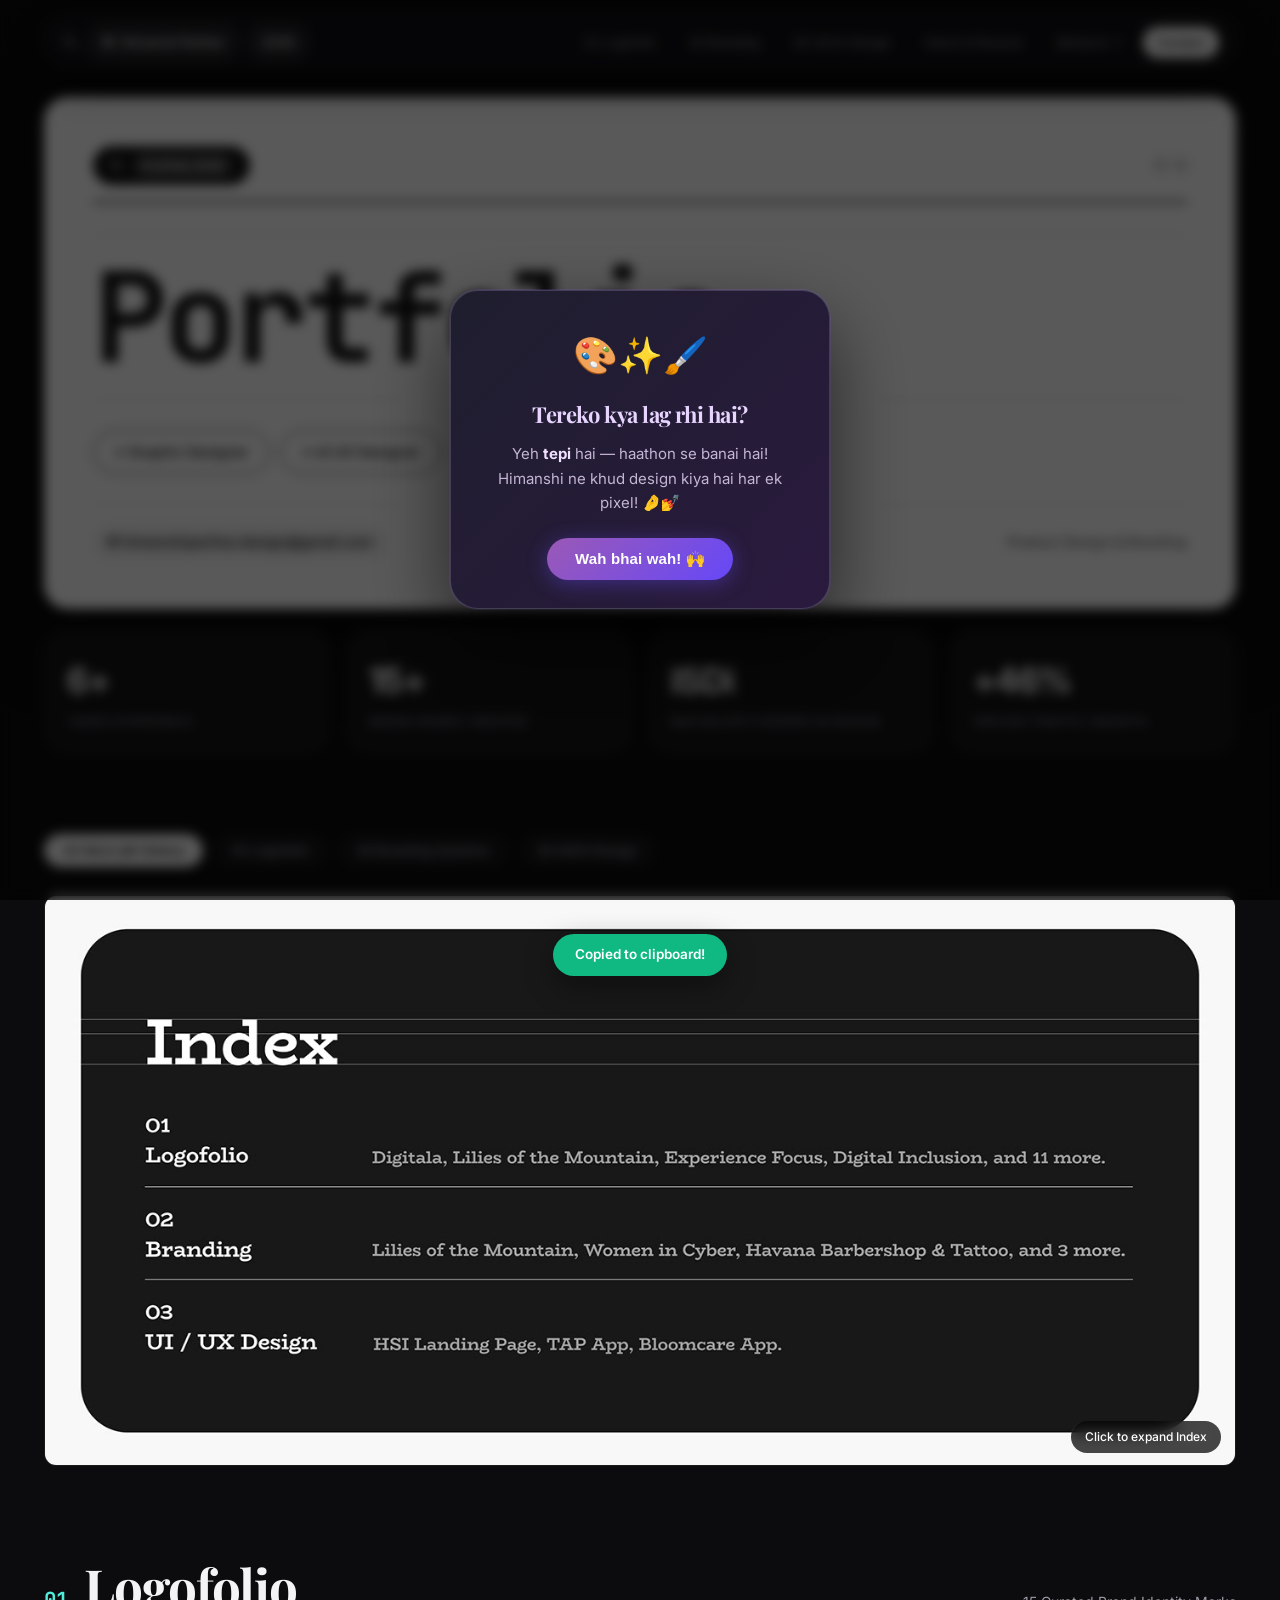
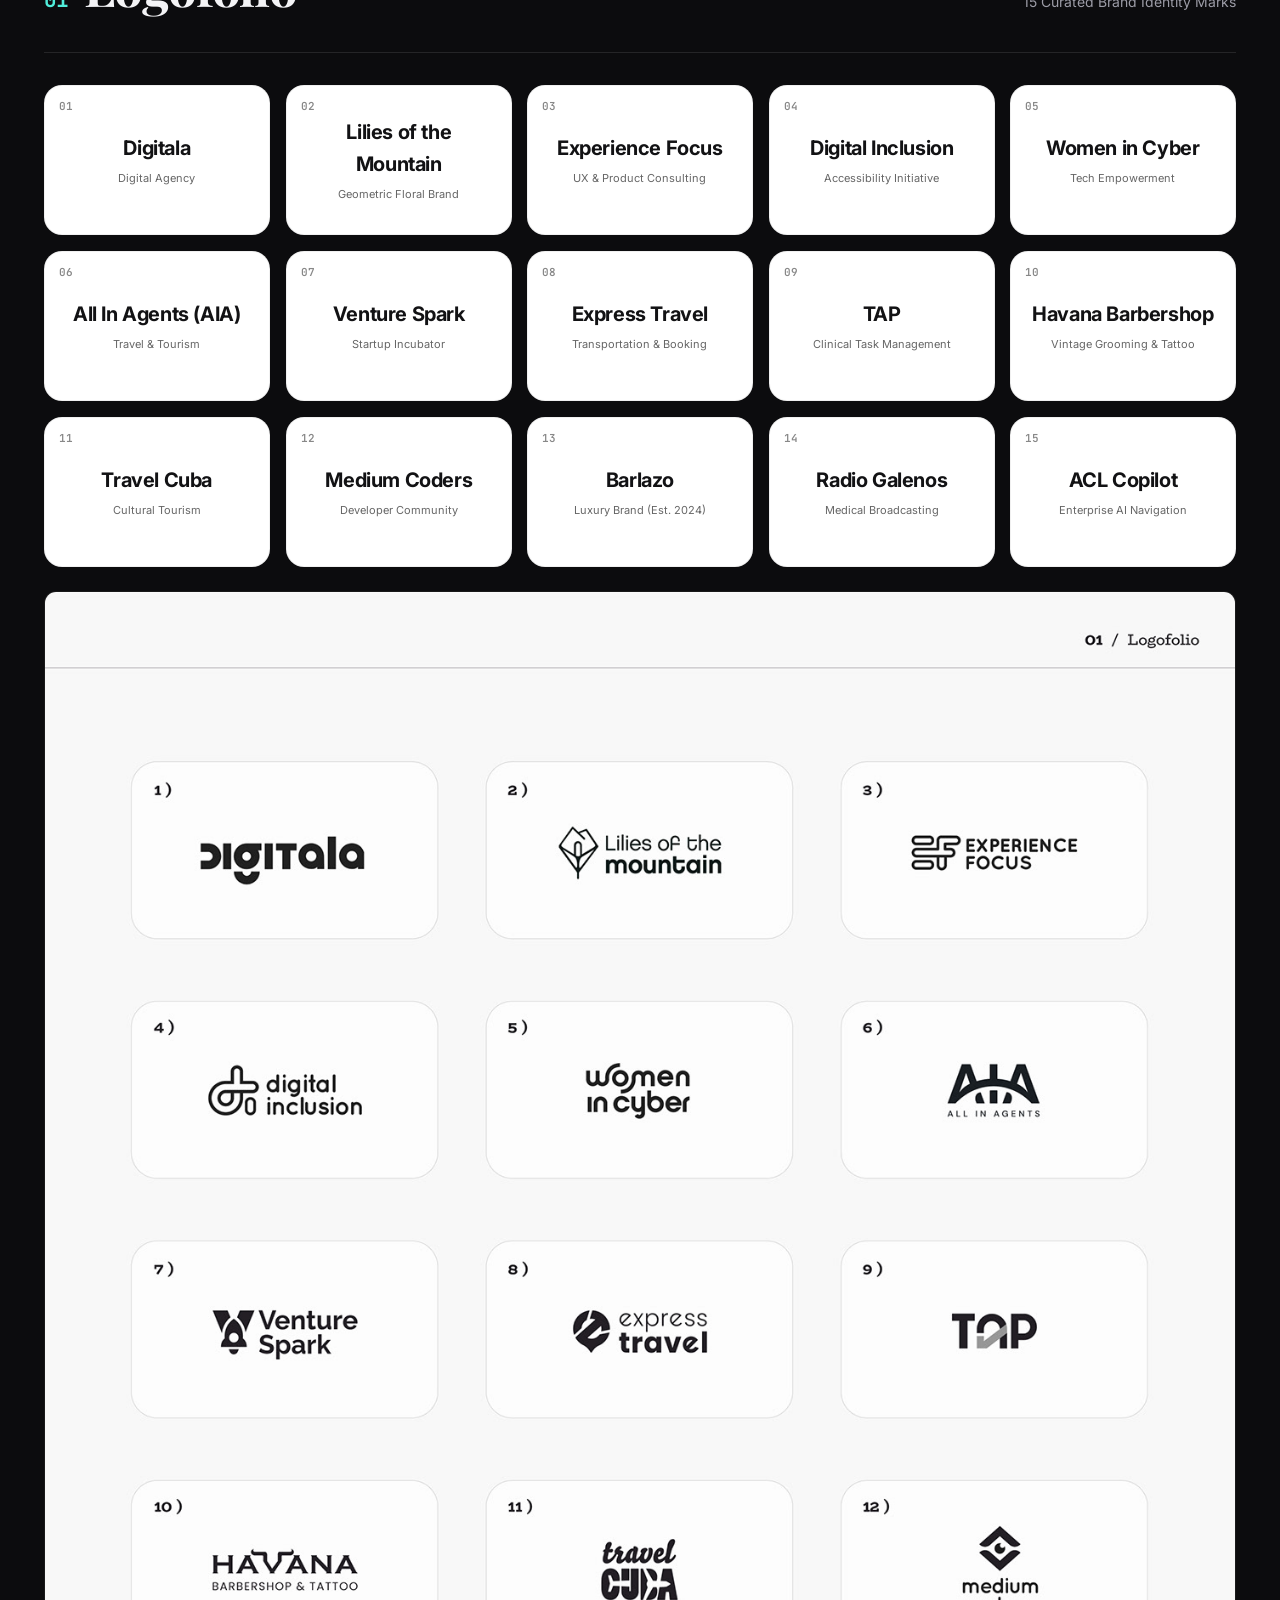
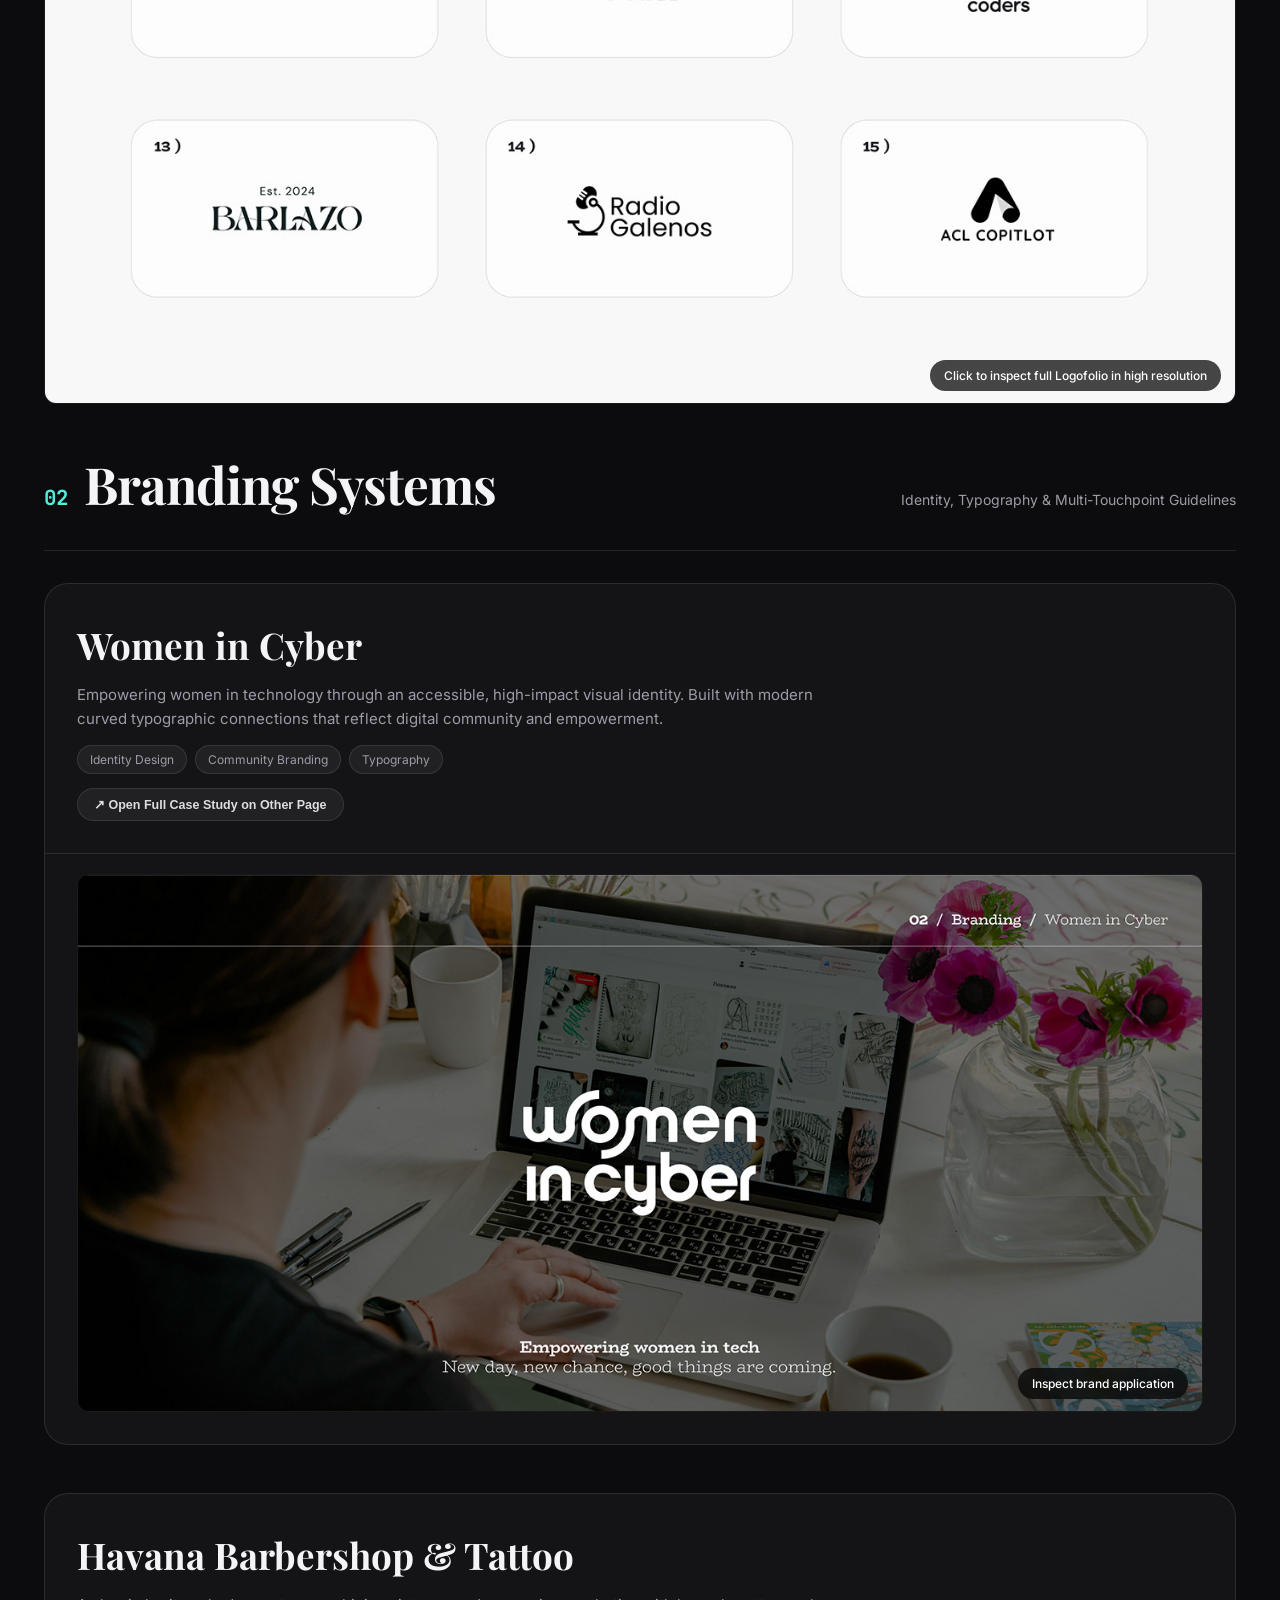
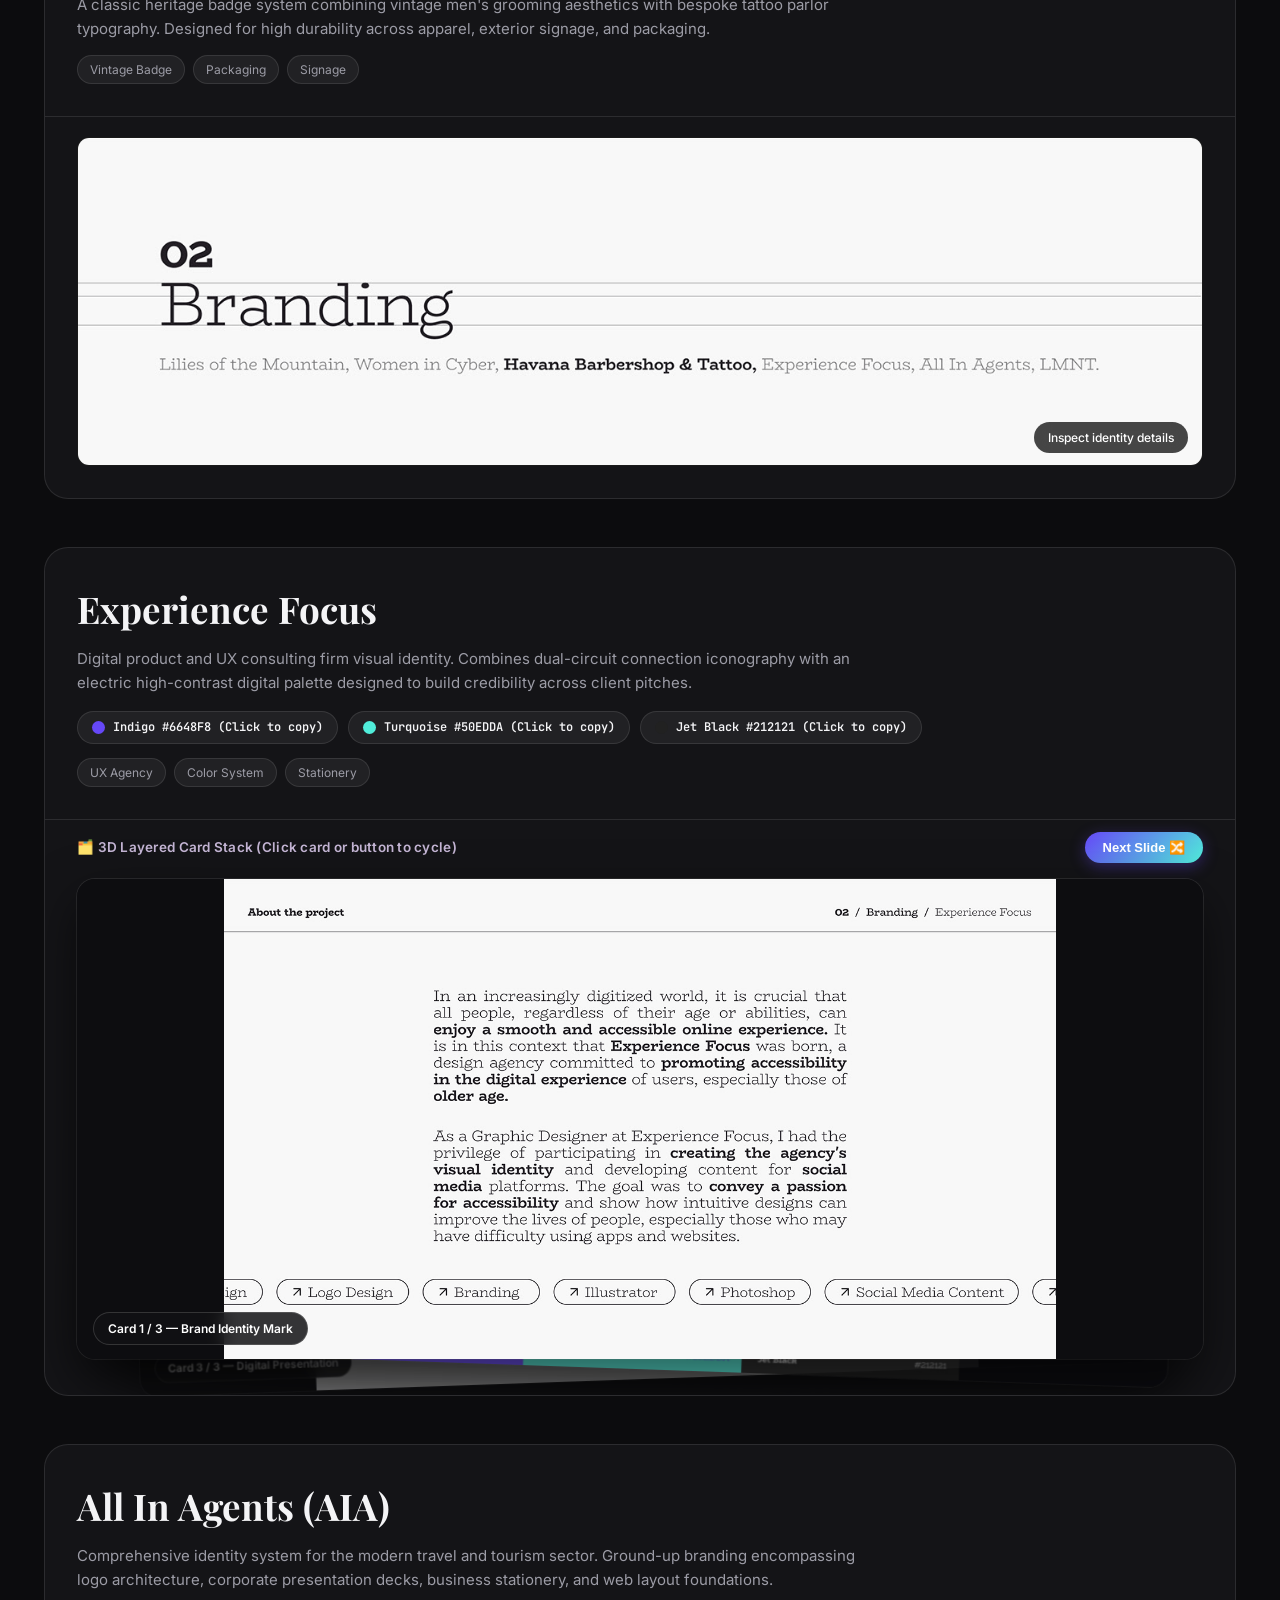
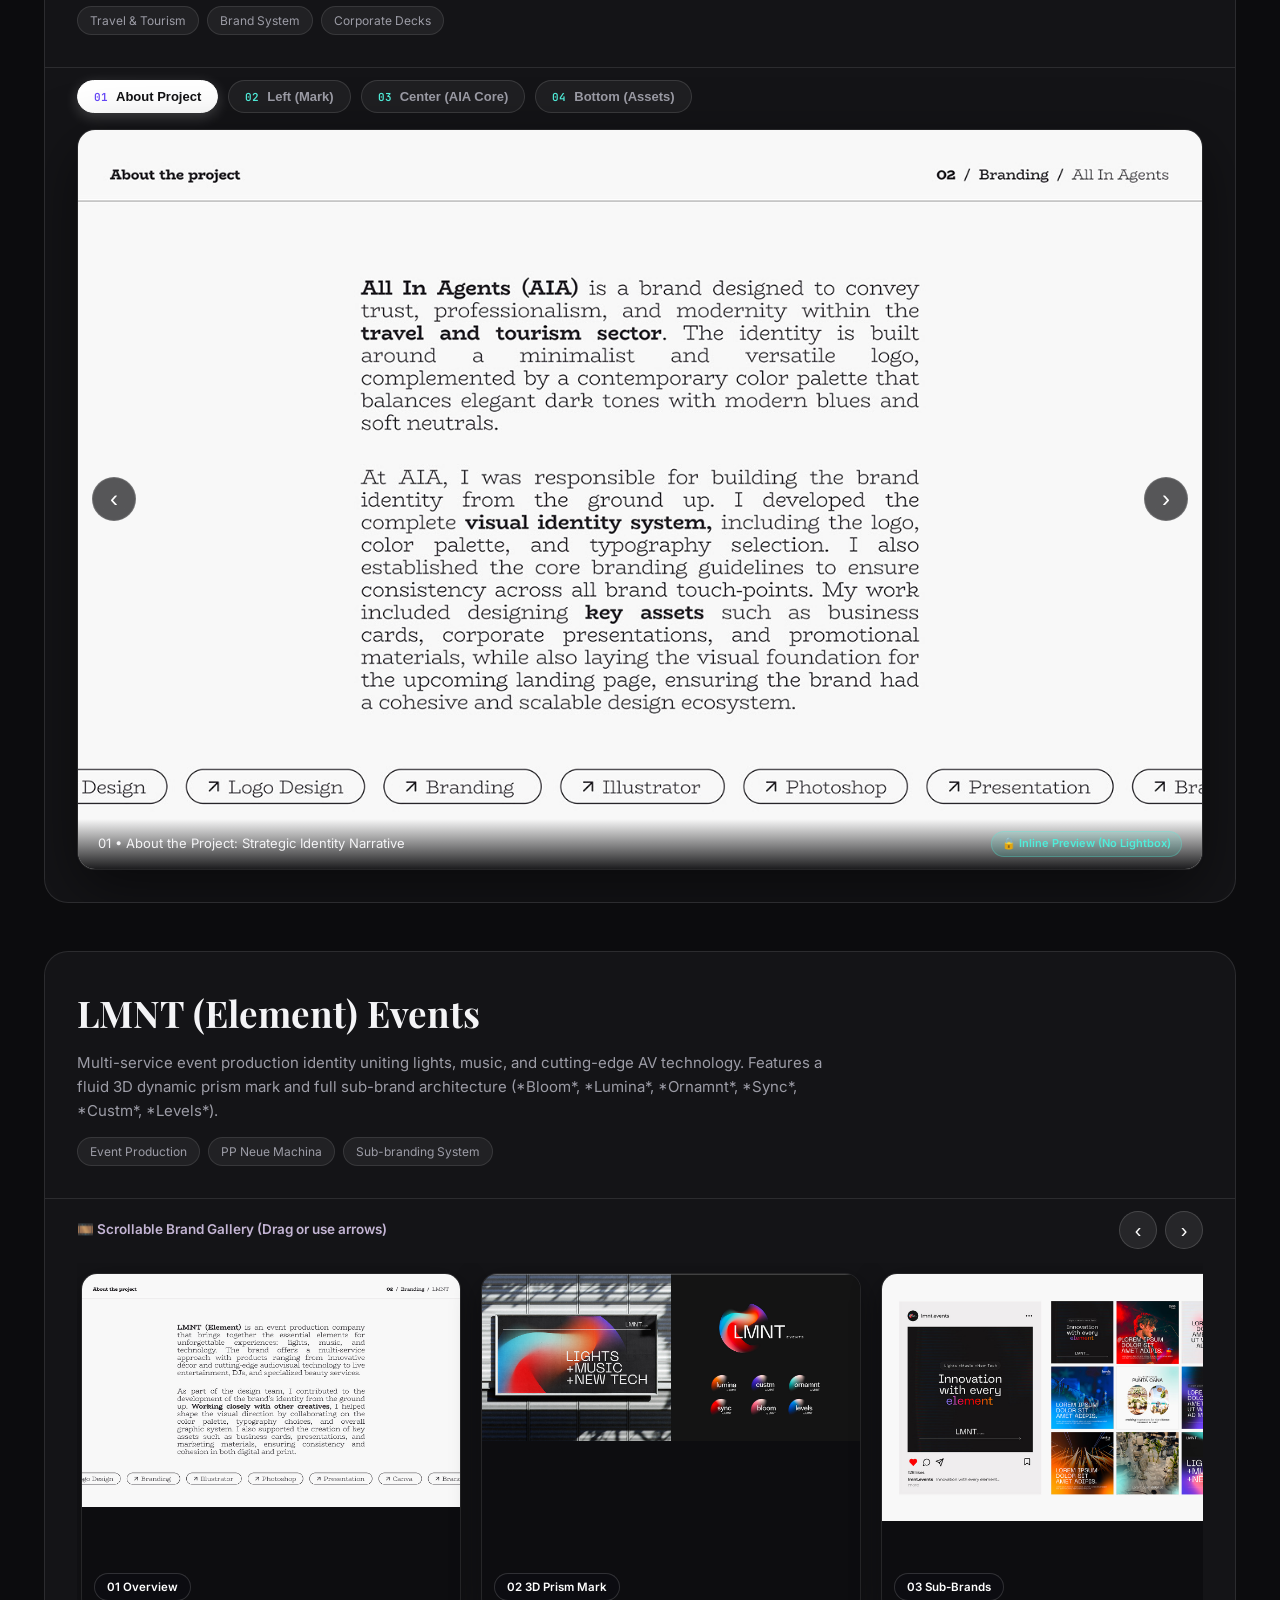
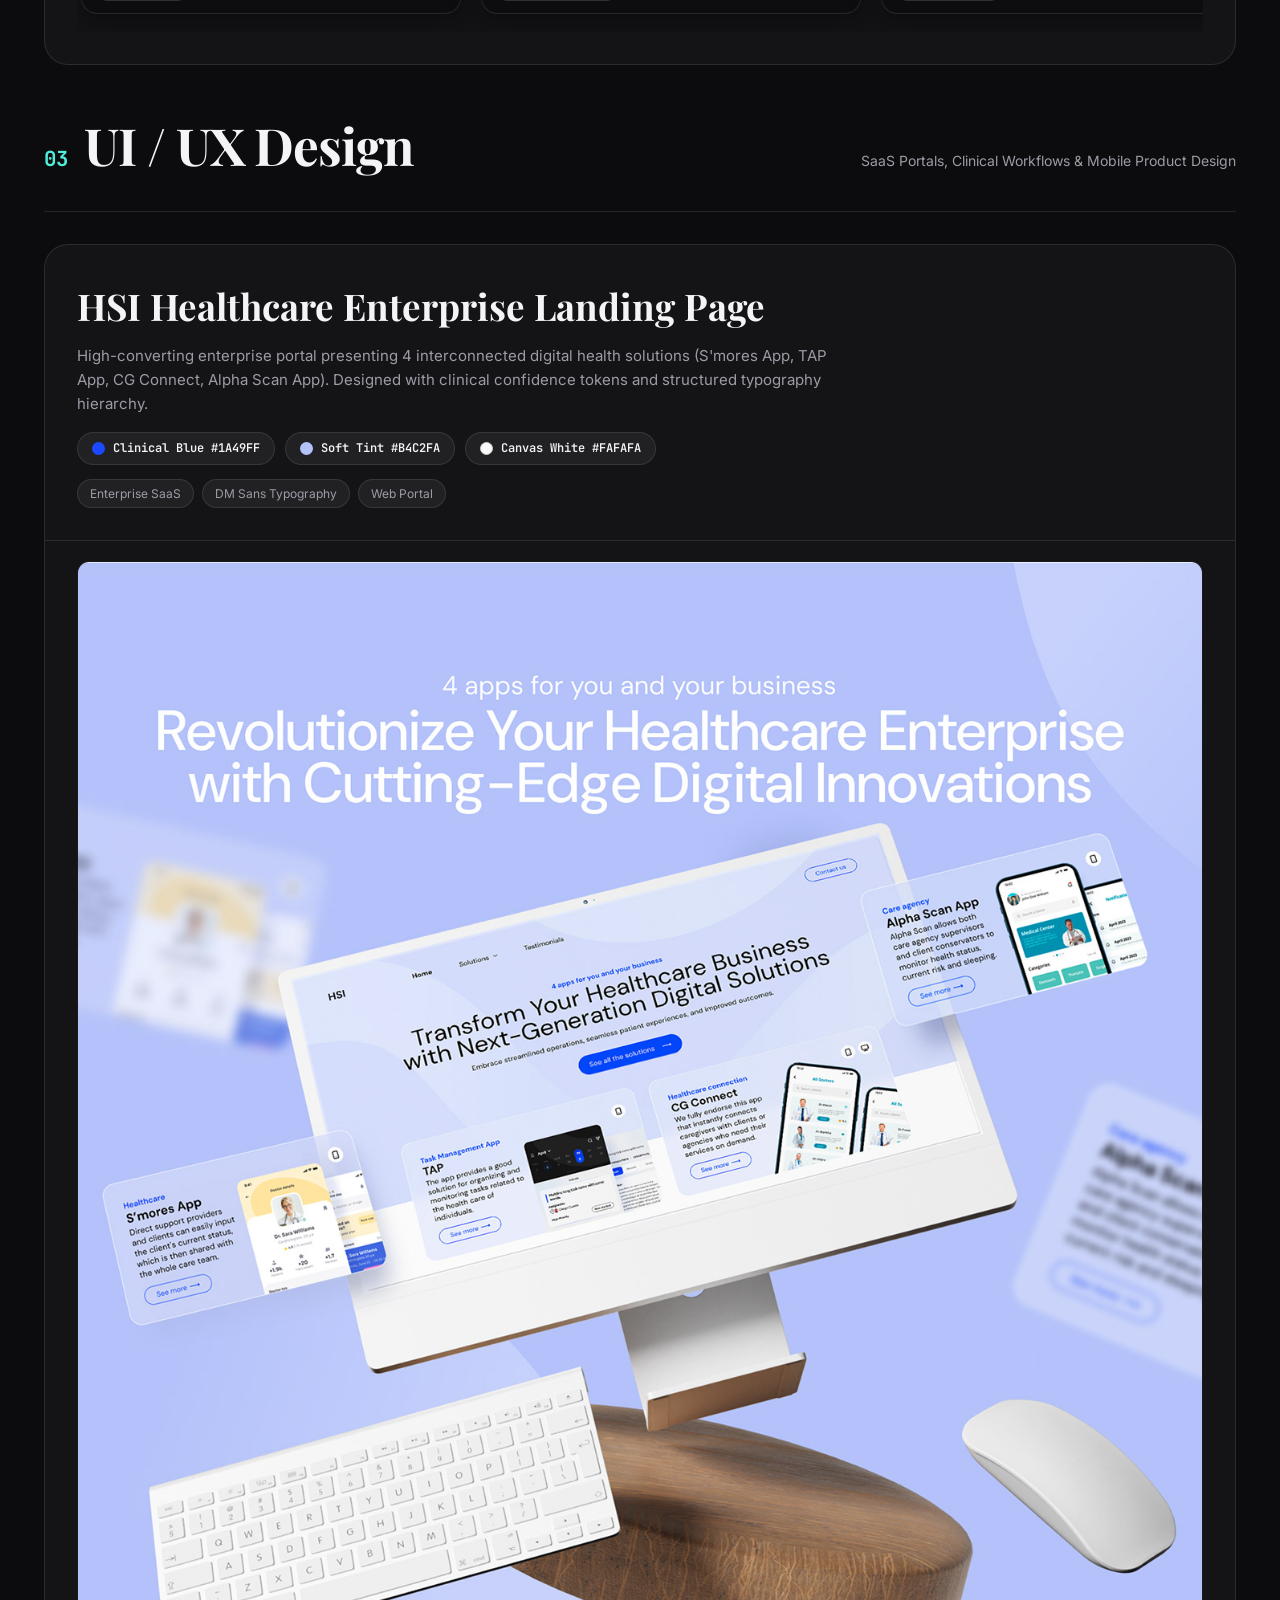
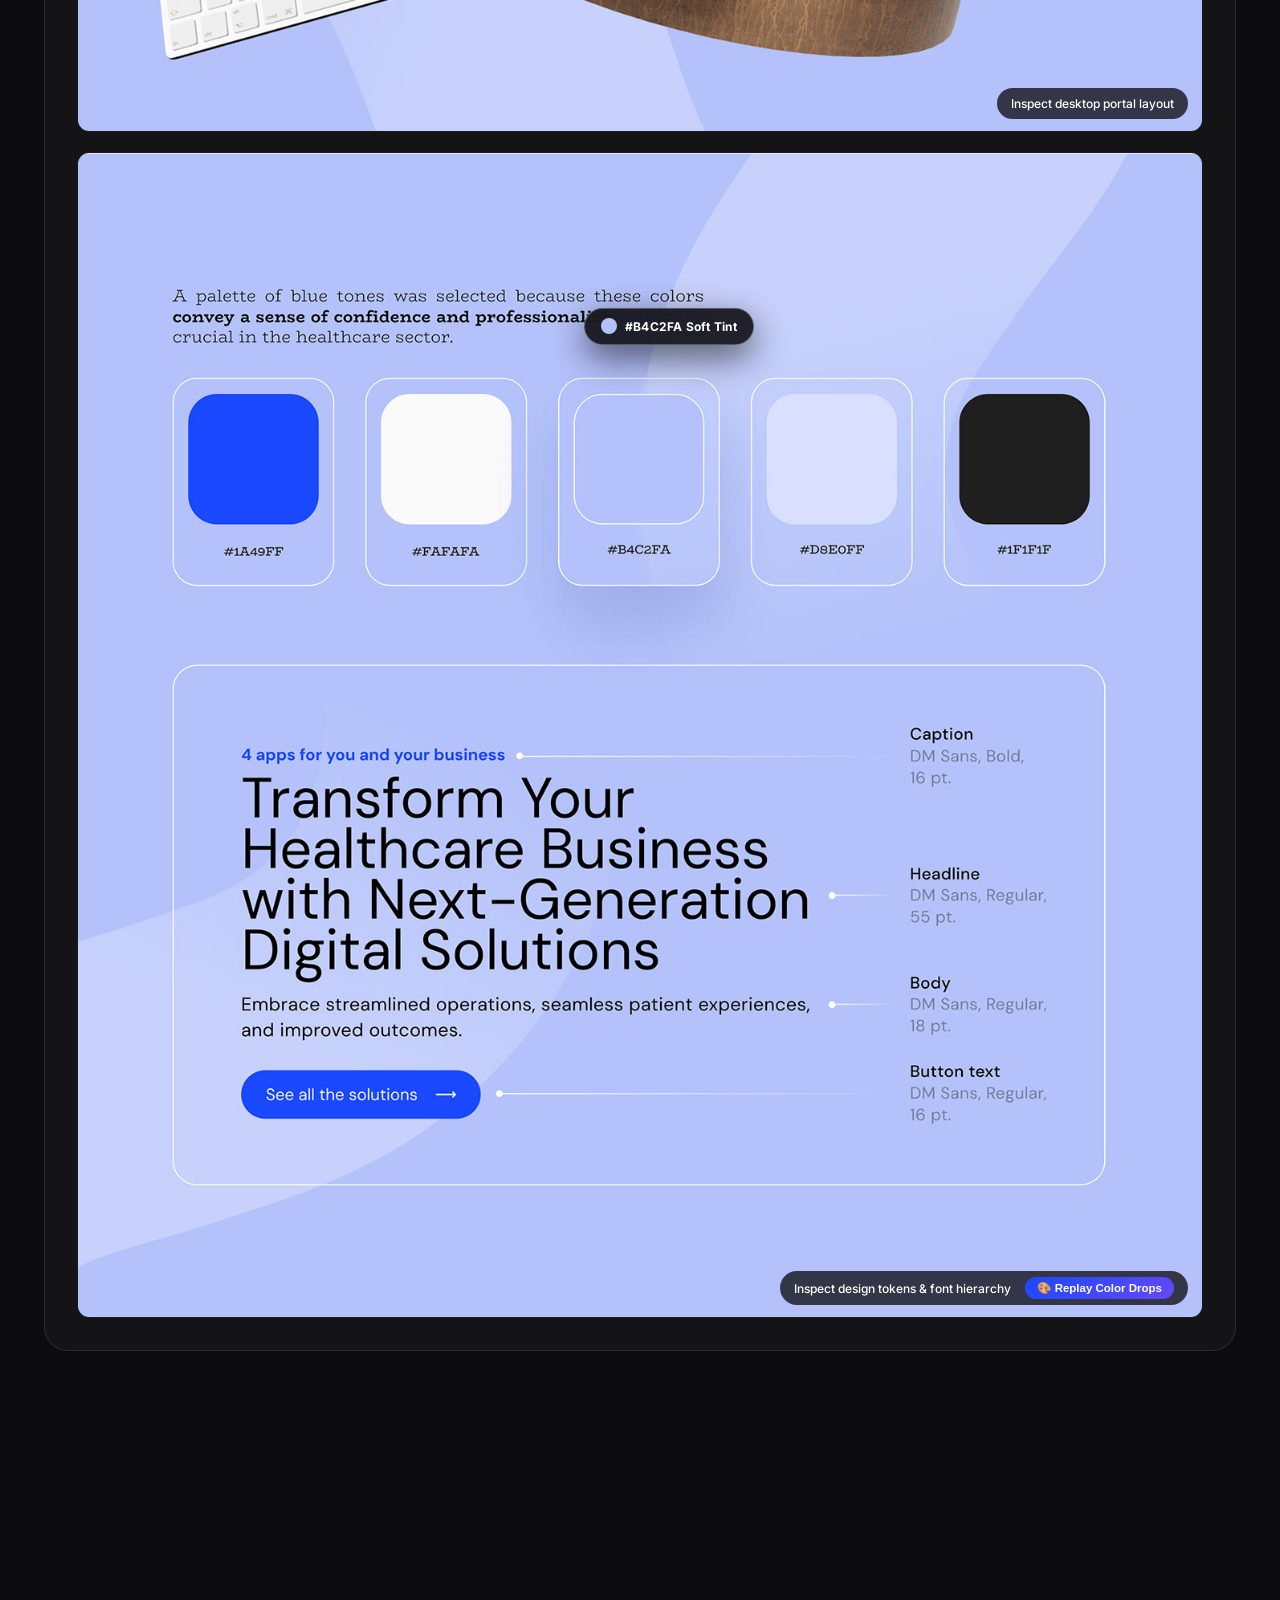
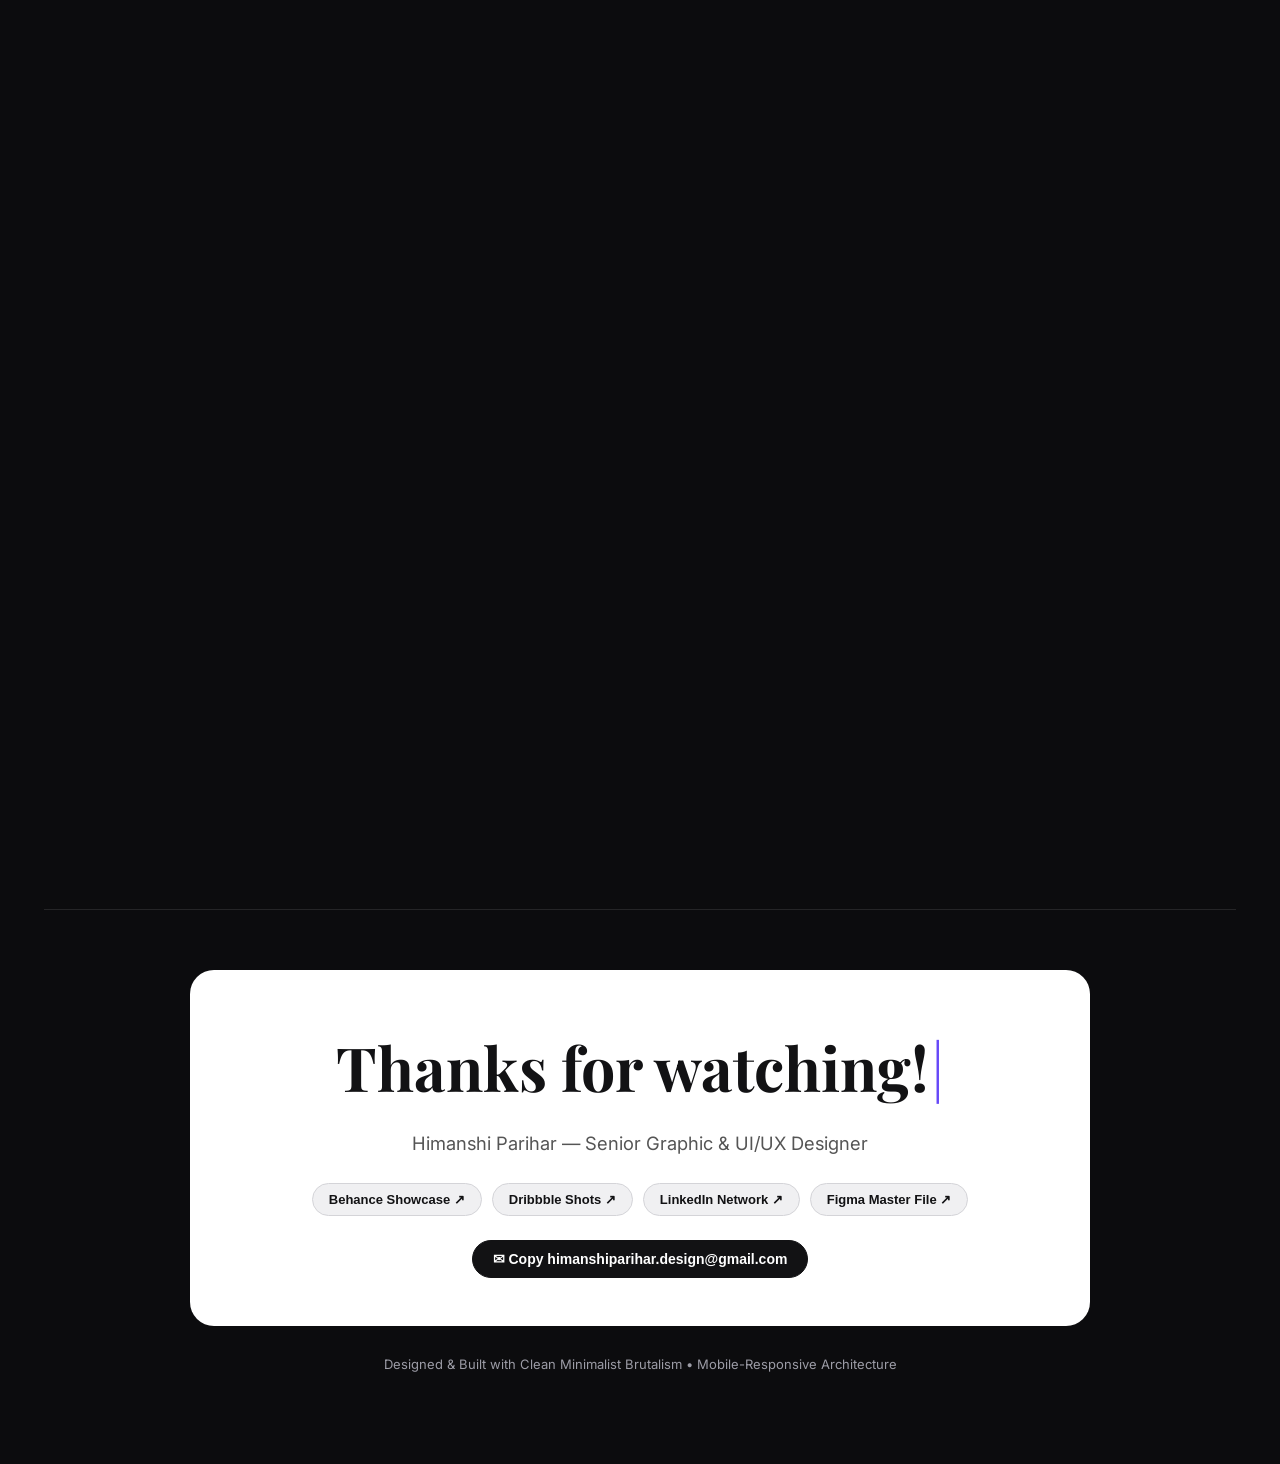
==== commit 0548d412: "feat: logofolio alternating scroll, 3D card stack, AIA inline preview, LMNT reel, HSI color drops se" ====
--- a/index.html
+++ b/index.html
@@ -125,77 +125,77 @@
       </div>
 
       <div class="logofolio-grid" style="margin-bottom: 24px;">
-        <div class="logo-card" onclick="openLightbox('assets/slide_5.jpg', 'Logofolio: Full 15 Marks Grid')">
+        <div class="logo-card from-left" onclick="openLightbox('assets/slide_5.jpg', 'Logofolio: Full 15 Marks Grid')">
           <span class="logo-badge-num">01</span>
           <div class="logo-brand-name">Digitala</div>
           <div class="logo-tag-desc">Digital Agency</div>
         </div>
-        <div class="logo-card" onclick="openLightbox('assets/slide_5.jpg', 'Logofolio: Full 15 Marks Grid')">
+        <div class="logo-card from-right" onclick="openLightbox('assets/slide_5.jpg', 'Logofolio: Full 15 Marks Grid')">
           <span class="logo-badge-num">02</span>
           <div class="logo-brand-name">Lilies of the Mountain</div>
           <div class="logo-tag-desc">Geometric Floral Brand</div>
         </div>
-        <div class="logo-card" onclick="openLightbox('assets/slide_5.jpg', 'Logofolio: Full 15 Marks Grid')">
+        <div class="logo-card from-left" onclick="openLightbox('assets/slide_5.jpg', 'Logofolio: Full 15 Marks Grid')">
           <span class="logo-badge-num">03</span>
           <div class="logo-brand-name">Experience Focus</div>
           <div class="logo-tag-desc">UX & Product Consulting</div>
         </div>
-        <div class="logo-card" onclick="openLightbox('assets/slide_5.jpg', 'Logofolio: Full 15 Marks Grid')">
+        <div class="logo-card from-right" onclick="openLightbox('assets/slide_5.jpg', 'Logofolio: Full 15 Marks Grid')">
           <span class="logo-badge-num">04</span>
           <div class="logo-brand-name">Digital Inclusion</div>
           <div class="logo-tag-desc">Accessibility Initiative</div>
         </div>
-        <div class="logo-card" onclick="openLightbox('assets/slide_5.jpg', 'Logofolio: Full 15 Marks Grid')">
+        <div class="logo-card from-left" onclick="openLightbox('assets/slide_5.jpg', 'Logofolio: Full 15 Marks Grid')">
           <span class="logo-badge-num">05</span>
           <div class="logo-brand-name">Women in Cyber</div>
           <div class="logo-tag-desc">Tech Empowerment</div>
         </div>
-        <div class="logo-card" onclick="openLightbox('assets/slide_5.jpg', 'Logofolio: Full 15 Marks Grid')">
+        <div class="logo-card from-right" onclick="openLightbox('assets/slide_5.jpg', 'Logofolio: Full 15 Marks Grid')">
           <span class="logo-badge-num">06</span>
           <div class="logo-brand-name">All In Agents (AIA)</div>
           <div class="logo-tag-desc">Travel & Tourism</div>
         </div>
-        <div class="logo-card" onclick="openLightbox('assets/slide_5.jpg', 'Logofolio: Full 15 Marks Grid')">
+        <div class="logo-card from-left" onclick="openLightbox('assets/slide_5.jpg', 'Logofolio: Full 15 Marks Grid')">
           <span class="logo-badge-num">07</span>
           <div class="logo-brand-name">Venture Spark</div>
           <div class="logo-tag-desc">Startup Incubator</div>
         </div>
-        <div class="logo-card" onclick="openLightbox('assets/slide_5.jpg', 'Logofolio: Full 15 Marks Grid')">
+        <div class="logo-card from-right" onclick="openLightbox('assets/slide_5.jpg', 'Logofolio: Full 15 Marks Grid')">
           <span class="logo-badge-num">08</span>
           <div class="logo-brand-name">Express Travel</div>
           <div class="logo-tag-desc">Transportation & Booking</div>
         </div>
-        <div class="logo-card" onclick="openLightbox('assets/slide_5.jpg', 'Logofolio: Full 15 Marks Grid')">
+        <div class="logo-card from-left" onclick="openLightbox('assets/slide_5.jpg', 'Logofolio: Full 15 Marks Grid')">
           <span class="logo-badge-num">09</span>
           <div class="logo-brand-name">TAP</div>
           <div class="logo-tag-desc">Clinical Task Management</div>
         </div>
-        <div class="logo-card" onclick="openLightbox('assets/slide_5.jpg', 'Logofolio: Full 15 Marks Grid')">
+        <div class="logo-card from-right" onclick="openLightbox('assets/slide_5.jpg', 'Logofolio: Full 15 Marks Grid')">
           <span class="logo-badge-num">10</span>
           <div class="logo-brand-name">Havana Barbershop</div>
           <div class="logo-tag-desc">Vintage Grooming & Tattoo</div>
         </div>
-        <div class="logo-card" onclick="openLightbox('assets/slide_5.jpg', 'Logofolio: Full 15 Marks Grid')">
+        <div class="logo-card from-left" onclick="openLightbox('assets/slide_5.jpg', 'Logofolio: Full 15 Marks Grid')">
           <span class="logo-badge-num">11</span>
           <div class="logo-brand-name">Travel Cuba</div>
           <div class="logo-tag-desc">Cultural Tourism</div>
         </div>
-        <div class="logo-card" onclick="openLightbox('assets/slide_5.jpg', 'Logofolio: Full 15 Marks Grid')">
+        <div class="logo-card from-right" onclick="openLightbox('assets/slide_5.jpg', 'Logofolio: Full 15 Marks Grid')">
           <span class="logo-badge-num">12</span>
           <div class="logo-brand-name">Medium Coders</div>
           <div class="logo-tag-desc">Developer Community</div>
         </div>
-        <div class="logo-card" onclick="openLightbox('assets/slide_5.jpg', 'Logofolio: Full 15 Marks Grid')">
+        <div class="logo-card from-left" onclick="openLightbox('assets/slide_5.jpg', 'Logofolio: Full 15 Marks Grid')">
           <span class="logo-badge-num">13</span>
           <div class="logo-brand-name">Barlazo</div>
           <div class="logo-tag-desc">Luxury Brand (Est. 2024)</div>
         </div>
-        <div class="logo-card" onclick="openLightbox('assets/slide_5.jpg', 'Logofolio: Full 15 Marks Grid')">
+        <div class="logo-card from-right" onclick="openLightbox('assets/slide_5.jpg', 'Logofolio: Full 15 Marks Grid')">
           <span class="logo-badge-num">14</span>
           <div class="logo-brand-name">Radio Galenos</div>
           <div class="logo-tag-desc">Medical Broadcasting</div>
         </div>
-        <div class="logo-card" onclick="openLightbox('assets/slide_5.jpg', 'Logofolio: Full 15 Marks Grid')">
+        <div class="logo-card from-left" onclick="openLightbox('assets/slide_5.jpg', 'Logofolio: Full 15 Marks Grid')">
           <span class="logo-badge-num">15</span>
           <div class="logo-brand-name">ACL Copilot</div>
           <div class="logo-tag-desc">Enterprise AI Navigation</div>
@@ -298,16 +298,31 @@
               </div>
             </div>
           </div>
-          <div class="slides-gallery">
-            <div class="slide-img-box" onclick="openLightbox('assets/slide_25.jpg', 'Experience Focus Brand Guidelines & Collateral')">
-              <img src="assets/slide_25.jpg" alt="Experience Focus identity showcase" loading="lazy" />
-              <div class="slide-caption-overlay">Inspect stationery and tokens</div>
+          <!-- 3D Card Stack for Experience Focus -->
+          <div class="card-stack-wrapper" id="exp-stack-wrapper">
+            <div class="card-stack-controls">
+              <span class="stack-indicator">🗂️ 3D Layered Card Stack (Click card or button to cycle)</span>
+              <button class="stack-cycle-btn" onclick="cycleCardStack(event)">Next Slide 🔀</button>
+            </div>
+            <div class="card-stack" id="exp-focus-stack" onclick="cycleCardStack(event)">
+              <div class="stack-card card-pos-1" data-index="0">
+                <img src="assets/slide_24.jpg" alt="Experience Focus — Identity Foundation" />
+                <div class="stack-card-badge">Card 1 / 3 — Brand Identity Mark</div>
+              </div>
+              <div class="stack-card card-pos-2" data-index="1">
+                <img src="assets/slide_25.jpg" alt="Experience Focus — Stationery & Tokens" />
+                <div class="stack-card-badge">Card 2 / 3 — Guidelines & Collateral</div>
+              </div>
+              <div class="stack-card card-pos-3" data-index="2">
+                <img src="assets/slide_26.jpg" alt="Experience Focus — Digital Applications" />
+                <div class="stack-card-badge">Card 3 / 3 — Digital Presentation</div>
+              </div>
             </div>
           </div>
         </article>
 
         <!-- Case Study: All In Agents (AIA) -->
-        <article class="case-study-card">
+        <article class="case-study-card" id="aia-case-study">
           <div class="case-study-header">
             <div>
               <h3 class="case-study-title">All In Agents (AIA)</h3>
@@ -321,16 +336,42 @@
               </div>
             </div>
           </div>
-          <div class="slides-gallery">
-            <div class="slide-img-box" onclick="openLightbox('assets/slide_29.jpg', 'All In Agents Brand Narrative')">
-              <img src="assets/slide_29.jpg" alt="All In Agents identity narrative" loading="lazy" />
-              <div class="slide-caption-overlay">Inspect case study overview</div>
+
+          <!-- Interactive Walkthrough Preview (NO LIGHTBOX POPUP) -->
+          <div class="aia-preview-container" id="aia-preview-container">
+            <div class="aia-step-nav">
+              <button class="aia-step-btn active" onclick="setAiaStep(0, this)">
+                <span class="step-num">01</span>
+                <span>About Project</span>
+              </button>
+              <button class="aia-step-btn" onclick="setAiaStep(1, this)">
+                <span class="step-num">02</span>
+                <span>Left (Mark)</span>
+              </button>
+              <button class="aia-step-btn" onclick="setAiaStep(2, this)">
+                <span class="step-num">03</span>
+                <span>Center (AIA Core)</span>
+              </button>
+              <button class="aia-step-btn" onclick="setAiaStep(3, this)">
+                <span class="step-num">04</span>
+                <span>Bottom (Assets)</span>
+              </button>
+            </div>
+
+            <div class="aia-preview-viewport" onclick="cycleAiaStep()">
+              <img id="aia-preview-img" src="assets/slide_29.jpg" alt="All In Agents Preview" class="aia-preview-img" />
+              <div class="aia-caption-bar">
+                <span id="aia-caption-text">01 • About the Project: Strategic Identity Narrative</span>
+                <span class="aia-no-popup-badge">🔒 Inline Preview (No Lightbox)</span>
+              </div>
+              <button class="aia-nav-arrow aia-arrow-prev" onclick="changeAiaStep(-1, event)" aria-label="Previous View">‹</button>
+              <button class="aia-nav-arrow aia-arrow-next" onclick="changeAiaStep(1, event)" aria-label="Next View">›</button>
             </div>
           </div>
         </article>
 
         <!-- Case Study: LMNT (Element) Events -->
-        <article class="case-study-card">
+        <article class="case-study-card" id="lmnt-case-study">
           <div class="case-study-header">
             <div>
               <h3 class="case-study-title">LMNT (Element) Events</h3>
@@ -344,14 +385,41 @@
               </div>
             </div>
           </div>
-          <div class="slides-gallery">
-            <div class="slide-img-box" onclick="openLightbox('assets/slide_33.jpg', 'LMNT Brand Intro')">
-              <img src="assets/slide_33.jpg" alt="LMNT brand overview" loading="lazy" />
-              <div class="slide-caption-overlay">Overview slide</div>
-            </div>
-            <div class="slide-img-box" onclick="openLightbox('assets/slide_37.jpg', 'LMNT Comprehensive Brand Guidelines')">
-              <img src="assets/slide_37.jpg" alt="LMNT brand guidelines presentation" loading="lazy" />
-              <div class="slide-caption-overlay">Click to inspect complete typography & sub-brand sheets</div>
+
+          <!-- Horizontally Scrolling Image Reel for LMNT -->
+          <div class="lmnt-scroll-showcase">
+            <div class="lmnt-reel-header">
+              <span class="lmnt-reel-label">🎞️ Scrollable Brand Gallery (Drag or use arrows)</span>
+              <div class="lmnt-reel-controls">
+                <button class="lmnt-scroll-btn" onclick="scrollLmnt(-1)" aria-label="Scroll Left">‹</button>
+                <button class="lmnt-scroll-btn" onclick="scrollLmnt(1)" aria-label="Scroll Right">›</button>
+              </div>
+            </div>
+            <div class="lmnt-track-wrapper" id="lmnt-scroll-track">
+              <div class="lmnt-slide-card" onclick="openLightbox('assets/slide_33.jpg', 'LMNT Brand Intro')">
+                <img src="assets/slide_33.jpg" alt="LMNT brand overview" loading="lazy" />
+                <div class="lmnt-slide-tag">01 Overview</div>
+              </div>
+              <div class="lmnt-slide-card" onclick="openLightbox('assets/slide_34.jpg', 'LMNT Dynamic 3D Prism')">
+                <img src="assets/slide_34.jpg" alt="LMNT dynamic prism" loading="lazy" />
+                <div class="lmnt-slide-tag">02 3D Prism Mark</div>
+              </div>
+              <div class="lmnt-slide-card" onclick="openLightbox('assets/slide_35.jpg', 'LMNT Sub-Brand Architecture')">
+                <img src="assets/slide_35.jpg" alt="LMNT sub-brands" loading="lazy" />
+                <div class="lmnt-slide-tag">03 Sub-Brands</div>
+              </div>
+              <div class="lmnt-slide-card" onclick="openLightbox('assets/slide_36.jpg', 'LMNT AV & Production')">
+                <img src="assets/slide_36.jpg" alt="LMNT AV production" loading="lazy" />
+                <div class="lmnt-slide-tag">04 AV & Lights</div>
+              </div>
+              <div class="lmnt-slide-card" onclick="openLightbox('assets/slide_37.jpg', 'LMNT Typography & Guidelines')">
+                <img src="assets/slide_37.jpg" alt="LMNT typography scale" loading="lazy" />
+                <div class="lmnt-slide-tag">05 Typography</div>
+              </div>
+              <div class="lmnt-slide-card" onclick="openLightbox('assets/slide_38.jpg', 'LMNT Live Event Showcase')">
+                <img src="assets/slide_38.jpg" alt="LMNT event mockups" loading="lazy" />
+                <div class="lmnt-slide-tag">06 Live Showcase</div>
+              </div>
             </div>
           </div>
         </article>
@@ -401,14 +469,45 @@
               </div>
             </div>
           </div>
-          <div class="slides-gallery">
+          <div class="slides-gallery" id="hsi-gallery">
             <div class="slide-img-box" onclick="openLightbox('assets/slide_39.jpg', 'HSI Desktop Presentation Mockup')">
               <img src="assets/slide_39.jpg" alt="HSI Healthcare landing page desktop mockup" loading="lazy" />
               <div class="slide-caption-overlay">Inspect desktop portal layout</div>
             </div>
-            <div class="slide-img-box" onclick="openLightbox('assets/slide_41.jpg', 'HSI Typography & Color Hierarchy')">
-              <img src="assets/slide_41.jpg" alt="HSI design system tokens and typography scale" loading="lazy" />
-              <div class="slide-caption-overlay">Inspect design tokens & font hierarchy</div>
+            
+            <!-- HSI Interactive Color Drops Stage -->
+            <div class="slide-img-box hsi-color-drop-stage" id="hsi-color-stage" onclick="openLightbox('assets/slide_41.jpg', 'HSI Typography & Color Hierarchy')">
+              <img src="assets/slide_41.jpg" alt="HSI design system tokens and typography scale" id="hsi-target-img" loading="lazy" />
+              
+              <!-- Color Pop Droplet Orbs that pop up then plunge into the image -->
+              <div class="hsi-color-drops-layer" id="hsi-drops-layer">
+                <div class="color-pop-droplet drop-blue" id="drop-blue">
+                  <div class="droplet-head">
+                    <span class="droplet-swatch" style="background:#1A49FF;"></span>
+                    <span class="droplet-label">#1A49FF Clinical Blue</span>
+                  </div>
+                  <div class="droplet-ripple"></div>
+                </div>
+                <div class="color-pop-droplet drop-soft" id="drop-soft">
+                  <div class="droplet-head">
+                    <span class="droplet-swatch" style="background:#B4C2FA;"></span>
+                    <span class="droplet-label">#B4C2FA Soft Tint</span>
+                  </div>
+                  <div class="droplet-ripple"></div>
+                </div>
+                <div class="color-pop-droplet drop-white" id="drop-white">
+                  <div class="droplet-head">
+                    <span class="droplet-swatch" style="background:#FAFAFA; border:1px solid #ddd;"></span>
+                    <span class="droplet-label">#FAFAFA Canvas White</span>
+                  </div>
+                  <div class="droplet-ripple"></div>
+                </div>
+              </div>
+
+              <div class="slide-caption-overlay">
+                <span>Inspect design tokens & font hierarchy</span>
+                <button class="replay-drops-btn" onclick="triggerHsiColorDrops(event)">🎨 Replay Color Drops</button>
+              </div>
             </div>
           </div>
         </article>
@@ -518,7 +617,9 @@
     <!-- Outro / Contact Card -->
     <footer>
       <div class="footer-card">
-        <h2 class="footer-title">Thanks for watching!</h2>
+        <h2 class="footer-title typo-title" id="typewriter-footer">
+          <span id="typo-text">Thanks for watching!</span><span class="typo-cursor">|</span>
+        </h2>
         <p style="font-size: 1.15rem; color: #555; margin-bottom: 24px;">
           Himanshi Parihar — Senior Graphic & UI/UX Designer
         </p>
--- a/styles.css
+++ b/styles.css
@@ -1592,3 +1592,494 @@
 .slide-img-box {
   will-change: opacity, transform;
 }
+
+/* ============================================================
+   🎨 LOGOFOLIO ALTERNATING LEFT/RIGHT SCROLL ANIMATION
+   ============================================================ */
+.logo-card {
+  transition: opacity 0.5s cubic-bezier(0.16, 1, 0.3, 1), transform 0.5s cubic-bezier(0.16, 1, 0.3, 1);
+  will-change: opacity, transform;
+}
+
+.logo-card.from-left {
+  opacity: 0;
+  transform: translateX(-70px) scale(0.95);
+}
+
+.logo-card.from-right {
+  opacity: 0;
+  transform: translateX(70px) scale(0.95);
+}
+
+.logo-card.in-view {
+  opacity: 1 !important;
+  transform: translateX(0) scale(1) !important;
+}
+
+/* ============================================================
+   🗂️ EXPERIENCE FOCUS 3D CARD STACK
+   ============================================================ */
+.card-stack-wrapper {
+  padding: 12px 32px 36px;
+  perspective: 1200px;
+}
+
+.card-stack-controls {
+  display: flex;
+  align-items: center;
+  justify-content: space-between;
+  margin-bottom: 16px;
+  flex-wrap: wrap;
+  gap: 12px;
+}
+
+.stack-indicator {
+  font-size: 13.5px;
+  font-weight: 600;
+  color: #c4b5d4;
+  letter-spacing: 0.02em;
+}
+
+.stack-cycle-btn {
+  background: linear-gradient(135deg, #6648f8, #50edda);
+  color: #fff;
+  border: none;
+  border-radius: var(--radius-pill);
+  padding: 8px 18px;
+  font-size: 13px;
+  font-weight: 700;
+  cursor: pointer;
+  box-shadow: 0 4px 15px rgba(102, 72, 248, 0.35);
+  transition: transform 0.2s ease, box-shadow 0.2s ease;
+}
+
+.stack-cycle-btn:hover {
+  transform: translateY(-2px) scale(1.04);
+  box-shadow: 0 6px 20px rgba(102, 72, 248, 0.5);
+}
+
+.card-stack {
+  position: relative;
+  width: 100%;
+  height: 480px;
+  cursor: pointer;
+}
+
+@media (max-width: 768px) {
+  .card-stack {
+    height: 320px;
+  }
+}
+
+.stack-card {
+  position: absolute;
+  top: 0;
+  left: 0;
+  width: 100%;
+  height: 100%;
+  border-radius: 18px;
+  overflow: hidden;
+  box-shadow: 0 20px 50px rgba(0,0,0,0.5), 0 0 0 1px rgba(255,255,255,0.1);
+  transition: transform 0.6s cubic-bezier(0.16, 1, 0.3, 1), opacity 0.5s ease, z-index 0.5s ease;
+  will-change: transform, opacity;
+  background: #141417;
+}
+
+.stack-card img {
+  width: 100%;
+  height: 100%;
+  object-fit: contain;
+  background: #0d0d10;
+  display: block;
+}
+
+.stack-card-badge {
+  position: absolute;
+  bottom: 14px;
+  left: 16px;
+  background: rgba(18, 18, 20, 0.85);
+  backdrop-filter: blur(8px);
+  color: #fff;
+  font-size: 12px;
+  font-weight: 600;
+  padding: 6px 14px;
+  border-radius: var(--radius-pill);
+  border: 1px solid rgba(255,255,255,0.15);
+}
+
+.stack-card.card-pos-1 {
+  transform: translateY(0) scale(1) rotate(0deg);
+  z-index: 3;
+  opacity: 1;
+}
+
+.stack-card.card-pos-2 {
+  transform: translateY(22px) scale(0.95) rotate(2deg);
+  z-index: 2;
+  opacity: 0.88;
+  filter: brightness(0.85);
+}
+
+.stack-card.card-pos-3 {
+  transform: translateY(44px) scale(0.9) rotate(-2deg);
+  z-index: 1;
+  opacity: 0.68;
+  filter: brightness(0.7);
+}
+
+.stack-card.sliding-out {
+  transform: translateX(110%) rotate(12deg) scale(0.85);
+  opacity: 0;
+}
+
+/* ============================================================
+   ✈️ ALL IN AGENTS GUIDED PREVIEW (NO POPUP)
+   ============================================================ */
+.aia-preview-container {
+  padding: 12px 32px 32px;
+}
+
+.aia-step-nav {
+  display: flex;
+  gap: 10px;
+  margin-bottom: 16px;
+  flex-wrap: wrap;
+}
+
+.aia-step-btn {
+  background: rgba(255, 255, 255, 0.05);
+  border: 1px solid rgba(255, 255, 255, 0.12);
+  color: var(--text-muted);
+  border-radius: var(--radius-pill);
+  padding: 8px 16px;
+  font-size: 13px;
+  font-weight: 600;
+  cursor: pointer;
+  display: flex;
+  align-items: center;
+  gap: 8px;
+  transition: all 0.2s ease;
+}
+
+.aia-step-btn .step-num {
+  font-family: var(--font-mono);
+  font-size: 11px;
+  color: var(--accent-turquoise);
+}
+
+.aia-step-btn:hover {
+  background: rgba(255, 255, 255, 0.1);
+  color: #fff;
+  border-color: rgba(255, 255, 255, 0.25);
+}
+
+.aia-step-btn.active {
+  background: #ffffff;
+  color: #121214;
+  border-color: #ffffff;
+  box-shadow: 0 4px 14px rgba(255,255,255,0.2);
+}
+
+.aia-step-btn.active .step-num {
+  color: #6648f8;
+}
+
+.aia-preview-viewport {
+  position: relative;
+  width: 100%;
+  border-radius: 18px;
+  overflow: hidden;
+  background: #0d0d10;
+  border: 1px solid rgba(255, 255, 255, 0.1);
+  box-shadow: 0 20px 60px rgba(0,0,0,0.5);
+  cursor: pointer;
+}
+
+.aia-preview-img {
+  width: 100%;
+  height: auto;
+  display: block;
+  transition: opacity 0.35s ease, transform 0.35s ease;
+}
+
+.aia-caption-bar {
+  position: absolute;
+  bottom: 0;
+  left: 0;
+  right: 0;
+  padding: 12px 20px;
+  background: linear-gradient(180deg, transparent 0%, rgba(10,10,12,0.92) 100%);
+  display: flex;
+  align-items: center;
+  justify-content: space-between;
+  flex-wrap: wrap;
+  gap: 8px;
+  font-size: 13px;
+  color: #f4f4f6;
+}
+
+.aia-no-popup-badge {
+  font-size: 11px;
+  padding: 3px 10px;
+  background: rgba(80, 237, 218, 0.15);
+  color: #50edda;
+  border-radius: var(--radius-pill);
+  font-weight: 600;
+  border: 1px solid rgba(80, 237, 218, 0.3);
+}
+
+.aia-nav-arrow {
+  position: absolute;
+  top: 50%;
+  transform: translateY(-50%);
+  background: rgba(18, 18, 20, 0.7);
+  backdrop-filter: blur(8px);
+  color: #fff;
+  border: 1px solid rgba(255,255,255,0.15);
+  width: 44px;
+  height: 44px;
+  border-radius: 50%;
+  font-size: 24px;
+  display: flex;
+  align-items: center;
+  justify-content: center;
+  cursor: pointer;
+  transition: all 0.2s ease;
+  z-index: 5;
+}
+
+.aia-nav-arrow:hover {
+  background: #ffffff;
+  color: #121214;
+  transform: translateY(-50%) scale(1.1);
+}
+
+.aia-arrow-prev { left: 14px; }
+.aia-arrow-next { right: 14px; }
+
+/* ============================================================
+   🎞️ LMNT HORIZONTAL SCROLLING REEL
+   ============================================================ */
+.lmnt-scroll-showcase {
+  padding: 12px 32px 32px;
+}
+
+.lmnt-reel-header {
+  display: flex;
+  align-items: center;
+  justify-content: space-between;
+  margin-bottom: 14px;
+}
+
+.lmnt-reel-label {
+  font-size: 13.5px;
+  font-weight: 600;
+  color: #c4b5d4;
+}
+
+.lmnt-reel-controls {
+  display: flex;
+  gap: 8px;
+}
+
+.lmnt-scroll-btn {
+  background: rgba(255, 255, 255, 0.08);
+  border: 1px solid rgba(255, 255, 255, 0.15);
+  color: #fff;
+  width: 38px;
+  height: 38px;
+  border-radius: 50%;
+  font-size: 20px;
+  display: flex;
+  align-items: center;
+  justify-content: center;
+  cursor: pointer;
+  transition: all 0.2s ease;
+}
+
+.lmnt-scroll-btn:hover {
+  background: #fff;
+  color: #121214;
+  transform: scale(1.08);
+}
+
+.lmnt-track-wrapper {
+  display: flex;
+  gap: 20px;
+  overflow-x: auto;
+  scroll-behavior: smooth;
+  padding: 10px 4px 18px;
+  scrollbar-width: thin;
+  scrollbar-color: rgba(255, 255, 255, 0.25) transparent;
+  cursor: grab;
+}
+
+.lmnt-track-wrapper:active {
+  cursor: grabbing;
+}
+
+.lmnt-track-wrapper::-webkit-scrollbar {
+  height: 6px;
+}
+
+.lmnt-track-wrapper::-webkit-scrollbar-thumb {
+  background: rgba(255, 255, 255, 0.25);
+  border-radius: 999px;
+}
+
+.lmnt-slide-card {
+  flex: 0 0 380px;
+  position: relative;
+  border-radius: 16px;
+  overflow: hidden;
+  background: #0d0d10;
+  border: 1px solid rgba(255, 255, 255, 0.1);
+  box-shadow: 0 10px 30px rgba(0,0,0,0.4);
+  cursor: zoom-in;
+  transition: transform 0.25s ease, box-shadow 0.25s ease;
+}
+
+@media (max-width: 768px) {
+  .lmnt-slide-card {
+    flex: 0 0 280px;
+  }
+}
+
+.lmnt-slide-card:hover {
+  transform: translateY(-4px) scale(1.02);
+  box-shadow: 0 16px 40px rgba(102, 72, 248, 0.25);
+  border-color: rgba(102, 72, 248, 0.4);
+}
+
+.lmnt-slide-card img {
+  width: 100%;
+  height: auto;
+  display: block;
+}
+
+.lmnt-slide-tag {
+  position: absolute;
+  bottom: 12px;
+  left: 12px;
+  background: rgba(14, 14, 18, 0.85);
+  backdrop-filter: blur(6px);
+  color: #fff;
+  font-size: 11.5px;
+  font-weight: 600;
+  padding: 4px 12px;
+  border-radius: var(--radius-pill);
+  border: 1px solid rgba(255,255,255,0.15);
+}
+
+/* ============================================================
+   🎨 HSI INTERACTIVE COLOR DROPS ANIMATION
+   ============================================================ */
+.hsi-color-drop-stage {
+  position: relative;
+  overflow: hidden;
+}
+
+.hsi-color-drops-layer {
+  position: absolute;
+  inset: 0;
+  pointer-events: none;
+  z-index: 10;
+}
+
+.color-pop-droplet {
+  position: absolute;
+  top: 15%;
+  opacity: 0;
+  transform: scale(0) translateY(0);
+  transition: transform 0.6s cubic-bezier(0.34, 1.56, 0.64, 1), opacity 0.3s ease;
+  pointer-events: auto;
+}
+
+.color-pop-droplet.drop-blue {
+  left: 18%;
+}
+
+.color-pop-droplet.drop-soft {
+  left: 45%;
+}
+
+.color-pop-droplet.drop-white {
+  left: 72%;
+}
+
+.droplet-head {
+  display: flex;
+  align-items: center;
+  gap: 8px;
+  background: rgba(18, 18, 24, 0.92);
+  backdrop-filter: blur(10px);
+  border: 1.5px solid rgba(255, 255, 255, 0.25);
+  border-radius: var(--radius-pill);
+  padding: 8px 16px;
+  box-shadow: 0 12px 35px rgba(0,0,0,0.6);
+}
+
+.droplet-swatch {
+  width: 16px;
+  height: 16px;
+  border-radius: 50%;
+  flex-shrink: 0;
+}
+
+.droplet-label {
+  font-size: 12px;
+  font-weight: 700;
+  color: #ffffff;
+  letter-spacing: 0.02em;
+}
+
+.color-pop-droplet.popped {
+  opacity: 1;
+  transform: scale(1) translateY(-20px);
+}
+
+.color-pop-droplet.plunging {
+  opacity: 0;
+  transform: scale(0.35) translateY(180px);
+  transition: transform 0.55s cubic-bezier(0.55, 0.085, 0.68, 0.53), opacity 0.55s ease;
+}
+
+.replay-drops-btn {
+  background: linear-gradient(135deg, #1A49FF, #6648f8);
+  color: #fff;
+  border: none;
+  border-radius: var(--radius-pill);
+  padding: 4px 12px;
+  font-size: 11.5px;
+  font-weight: 700;
+  cursor: pointer;
+  margin-left: 8px;
+  transition: transform 0.2s ease;
+}
+
+.replay-drops-btn:hover {
+  transform: scale(1.05);
+}
+
+/* ============================================================
+   ⌨️ TYPEWRITER EFFECT FOR FOOTER
+   ============================================================ */
+.typo-title {
+  min-height: 1.3em;
+  display: inline-flex;
+  align-items: center;
+}
+
+.typo-cursor {
+  display: inline-block;
+  color: #6648f8;
+  font-weight: 400;
+  margin-left: 2px;
+  animation: typoBlink 0.75s infinite;
+}
+
+@keyframes typoBlink {
+  0%, 100% { opacity: 1; }
+  50% { opacity: 0; }
+}
+
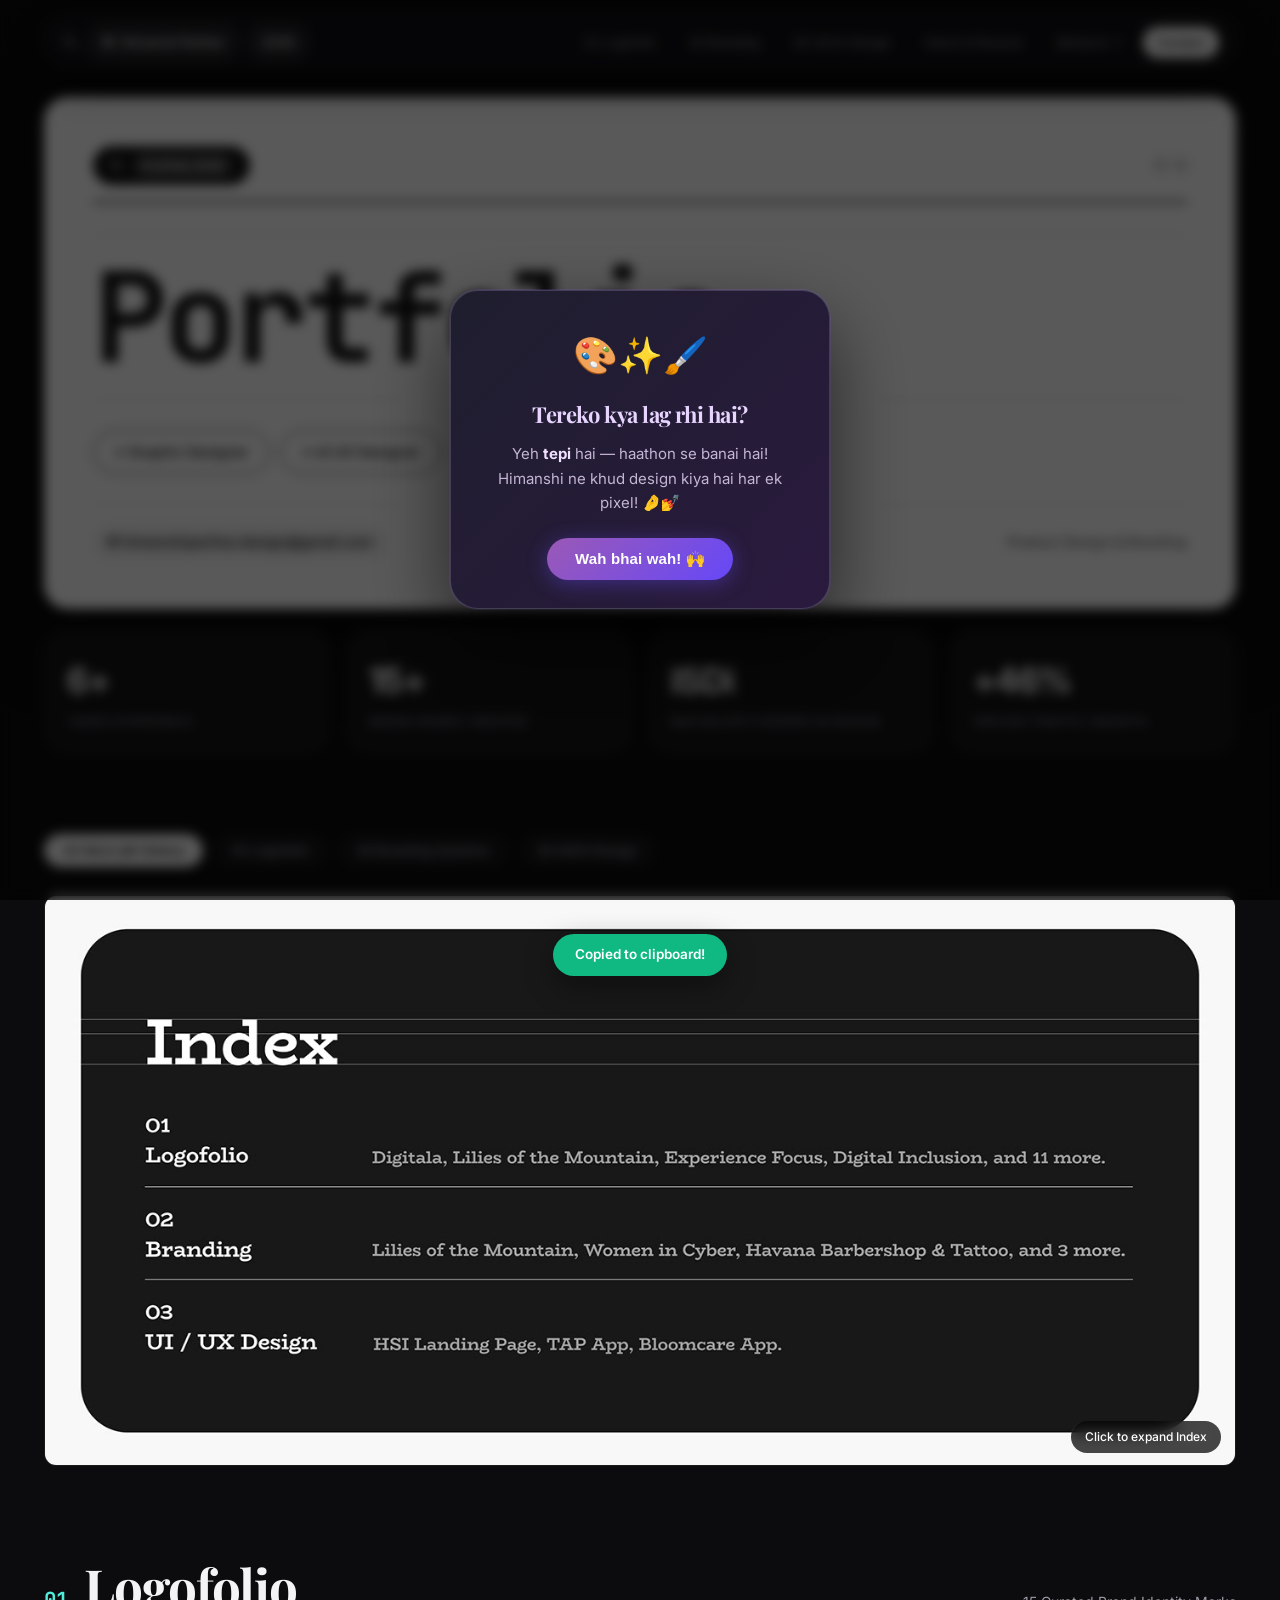
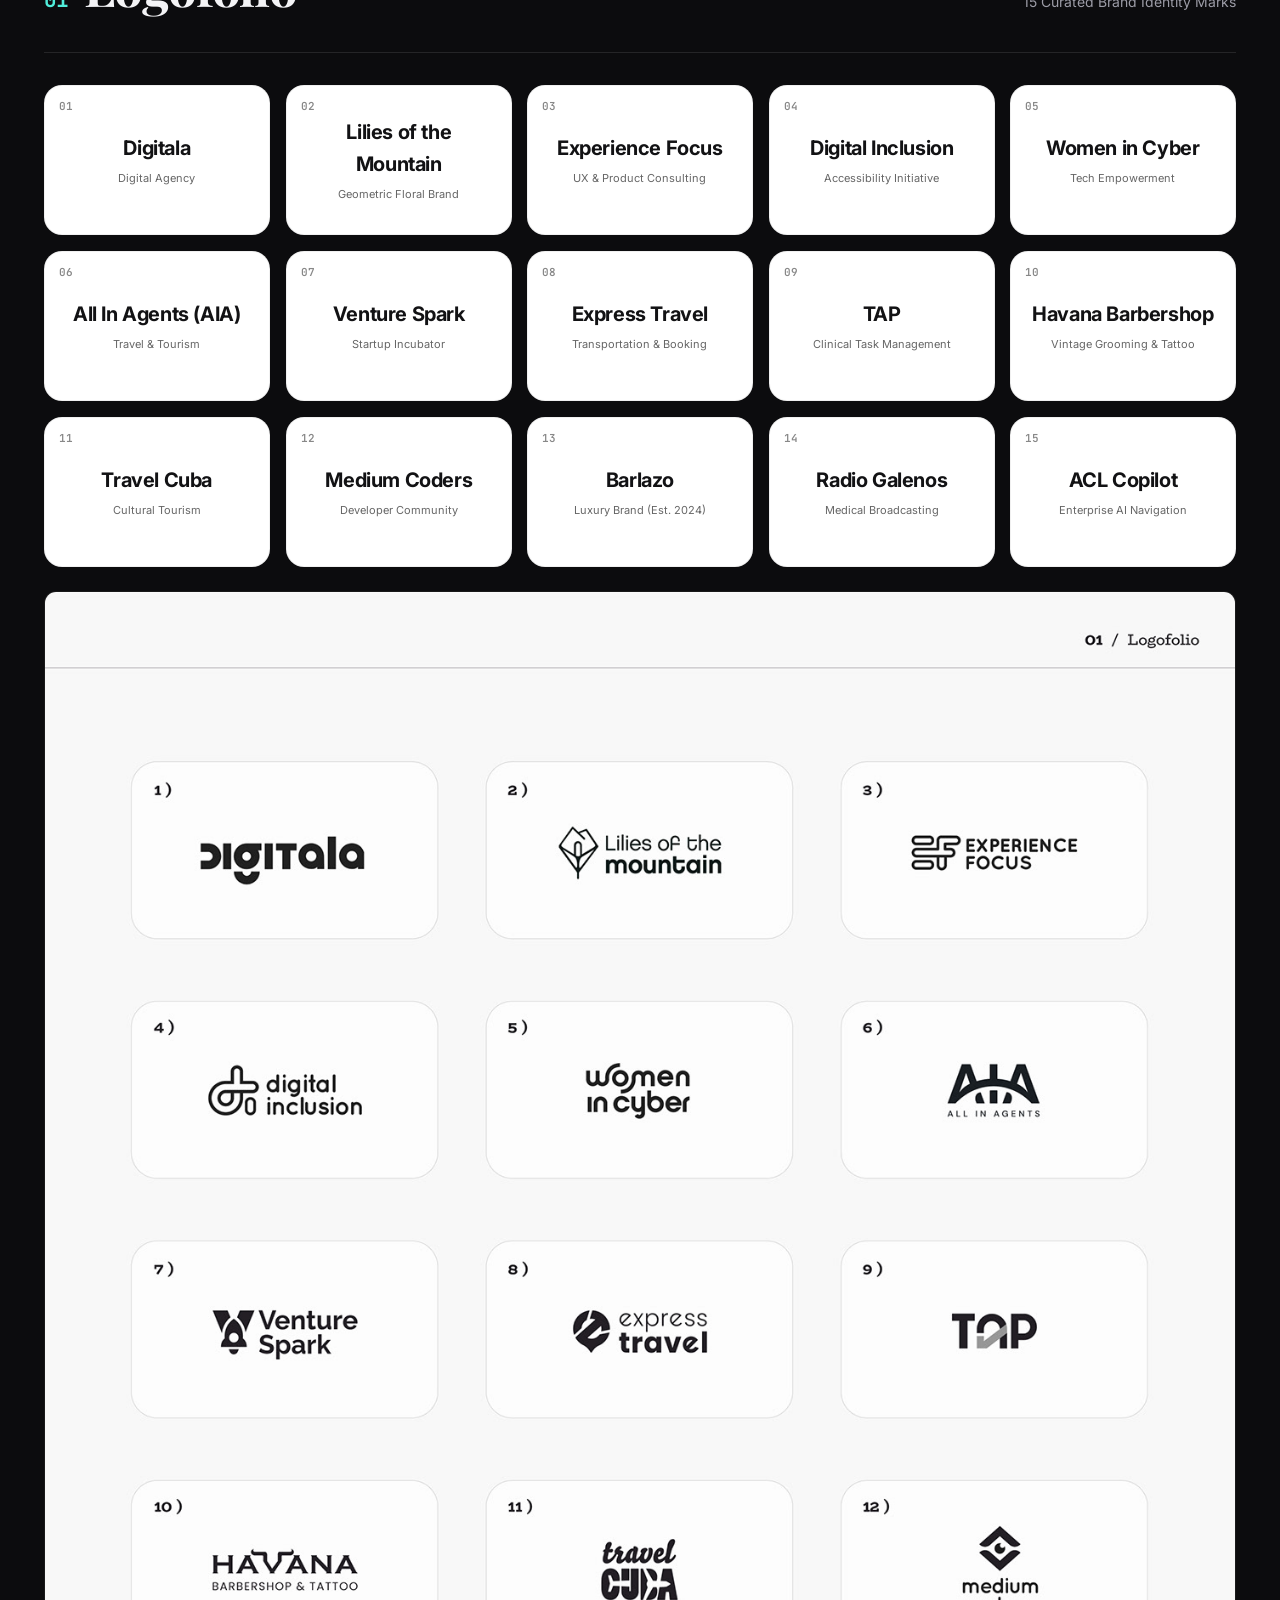
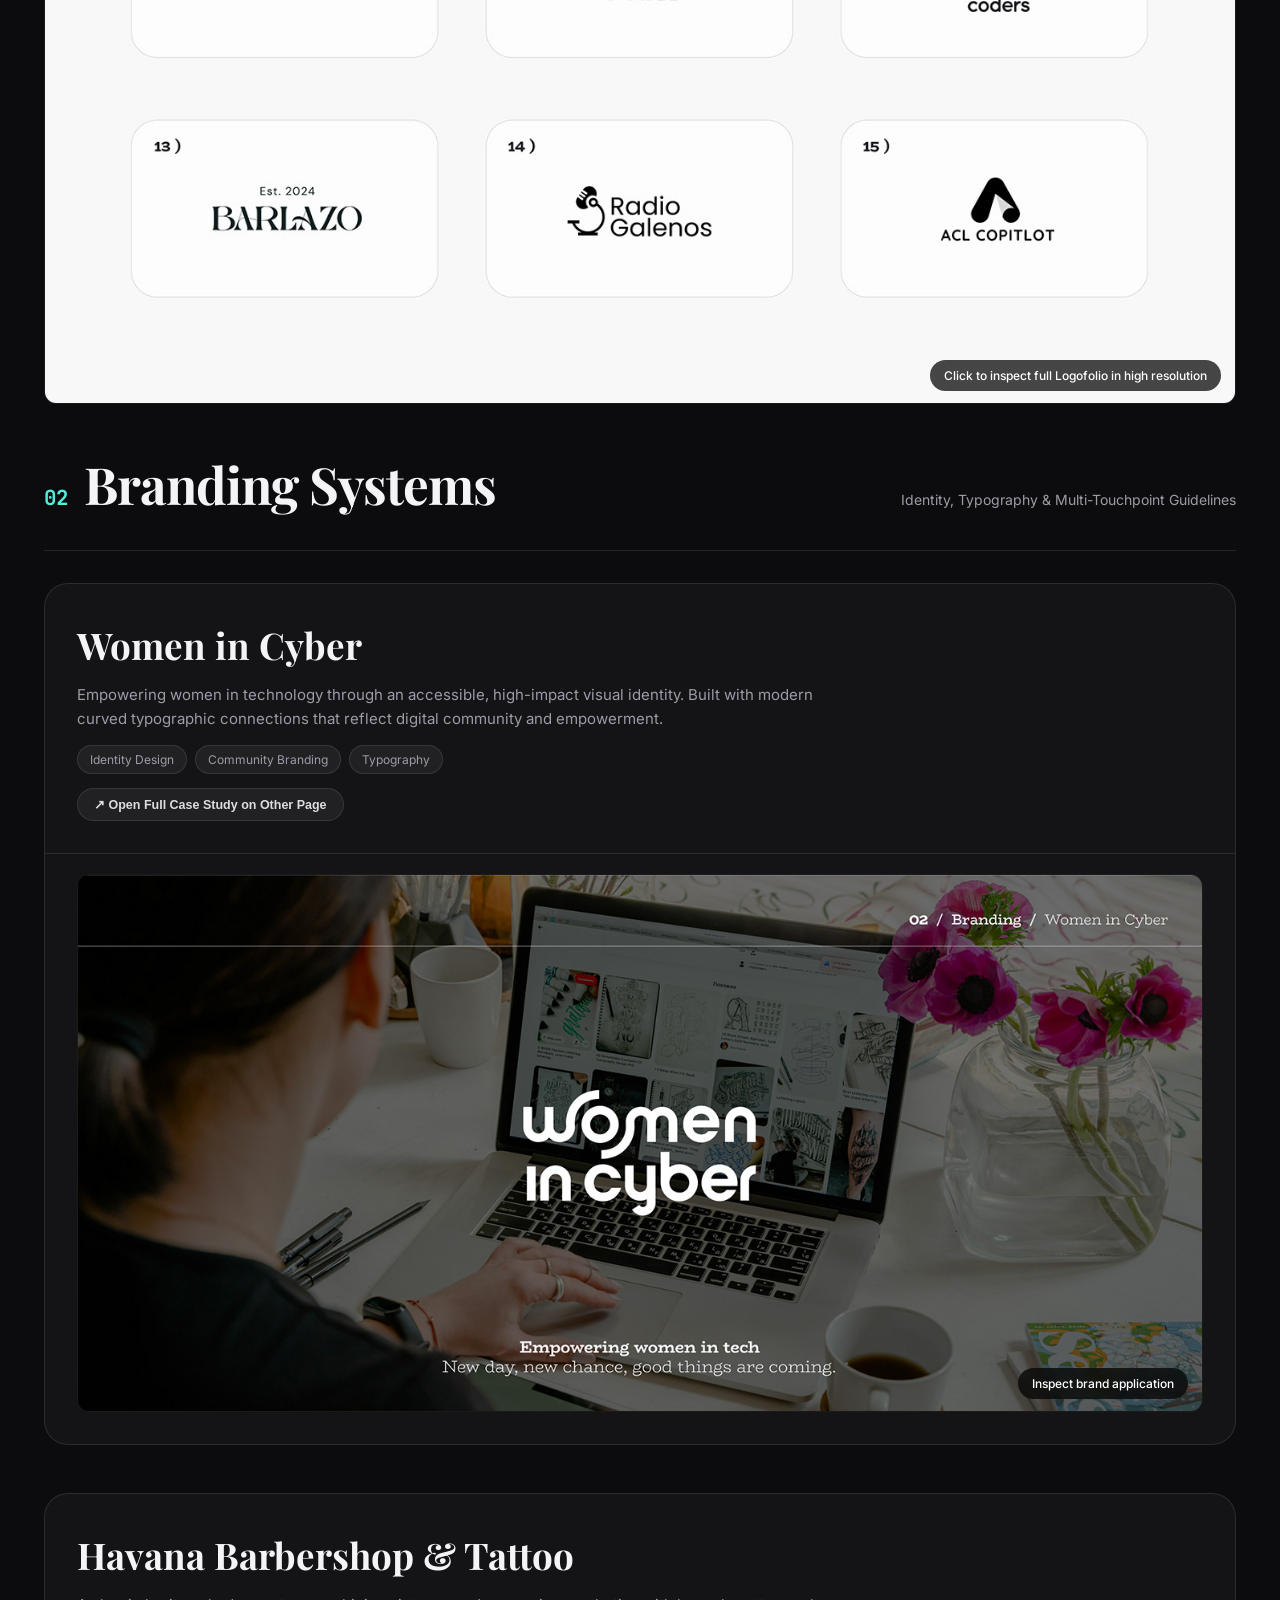
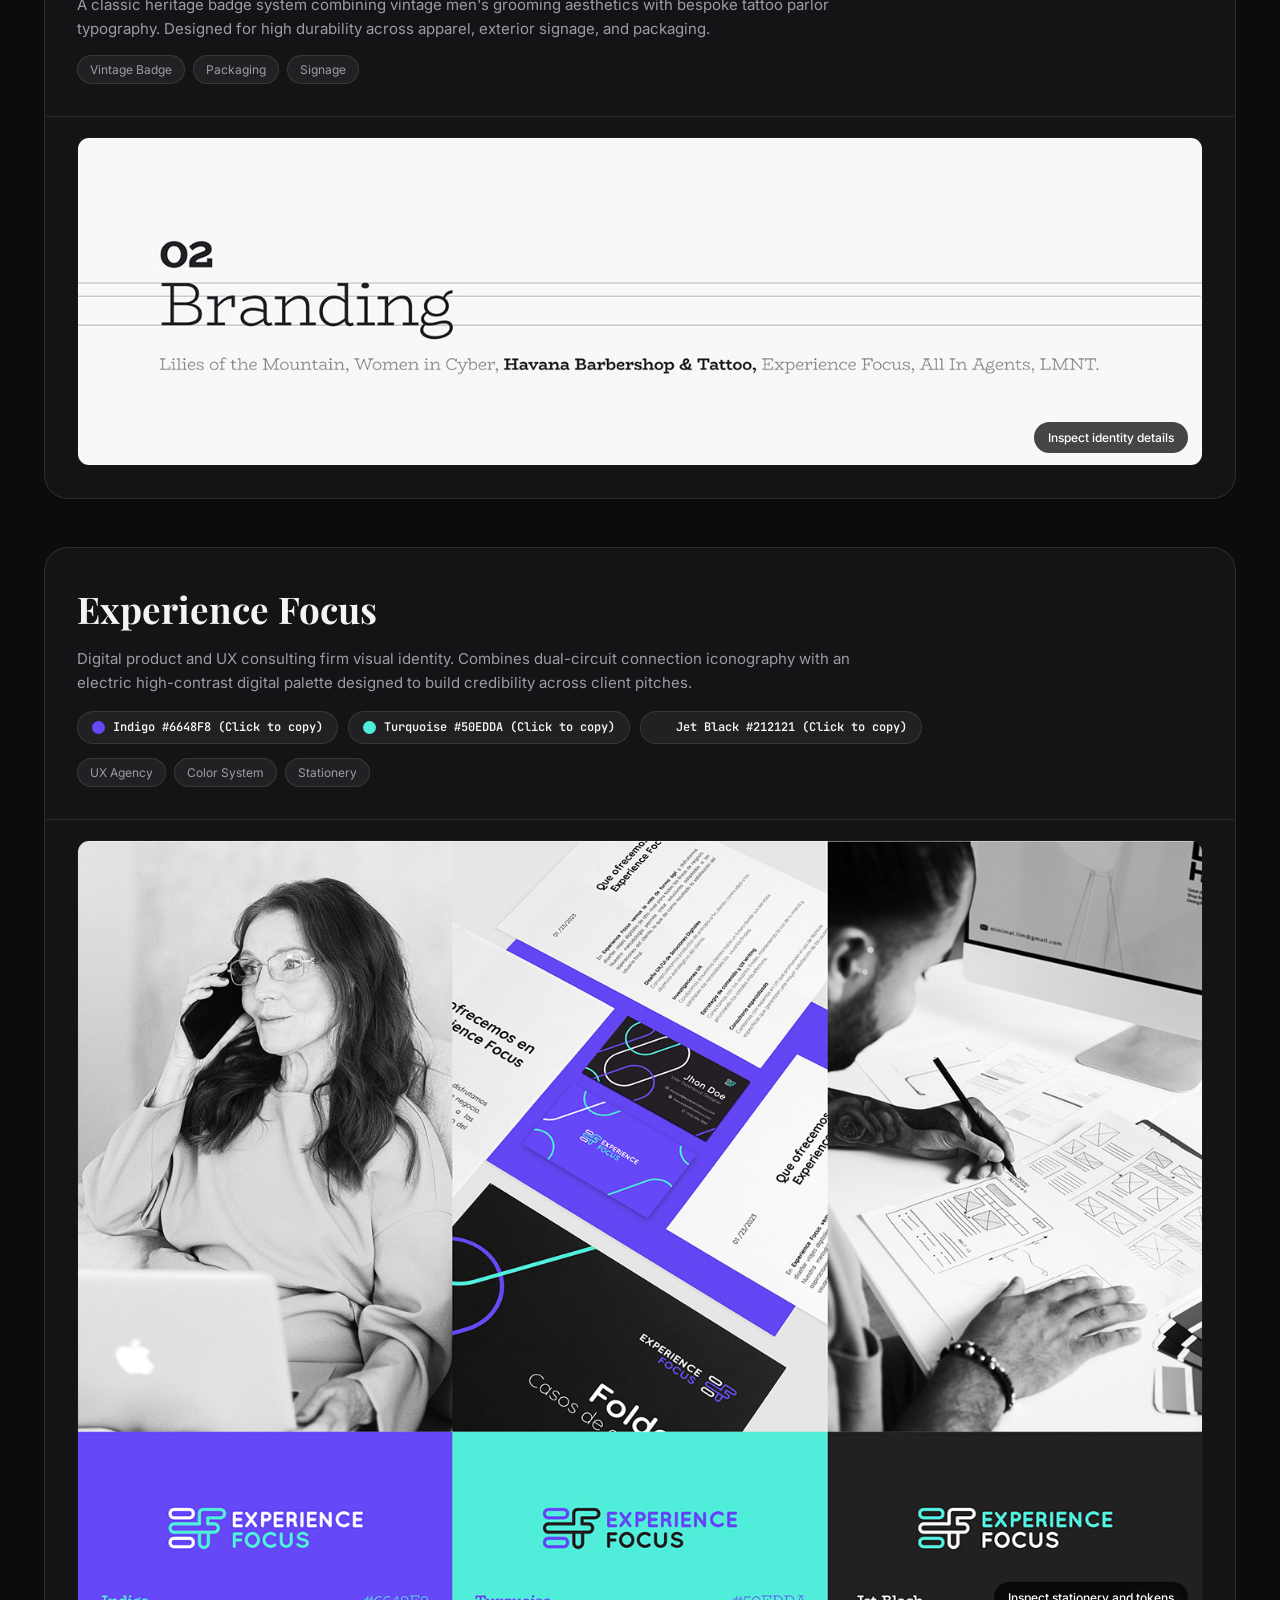
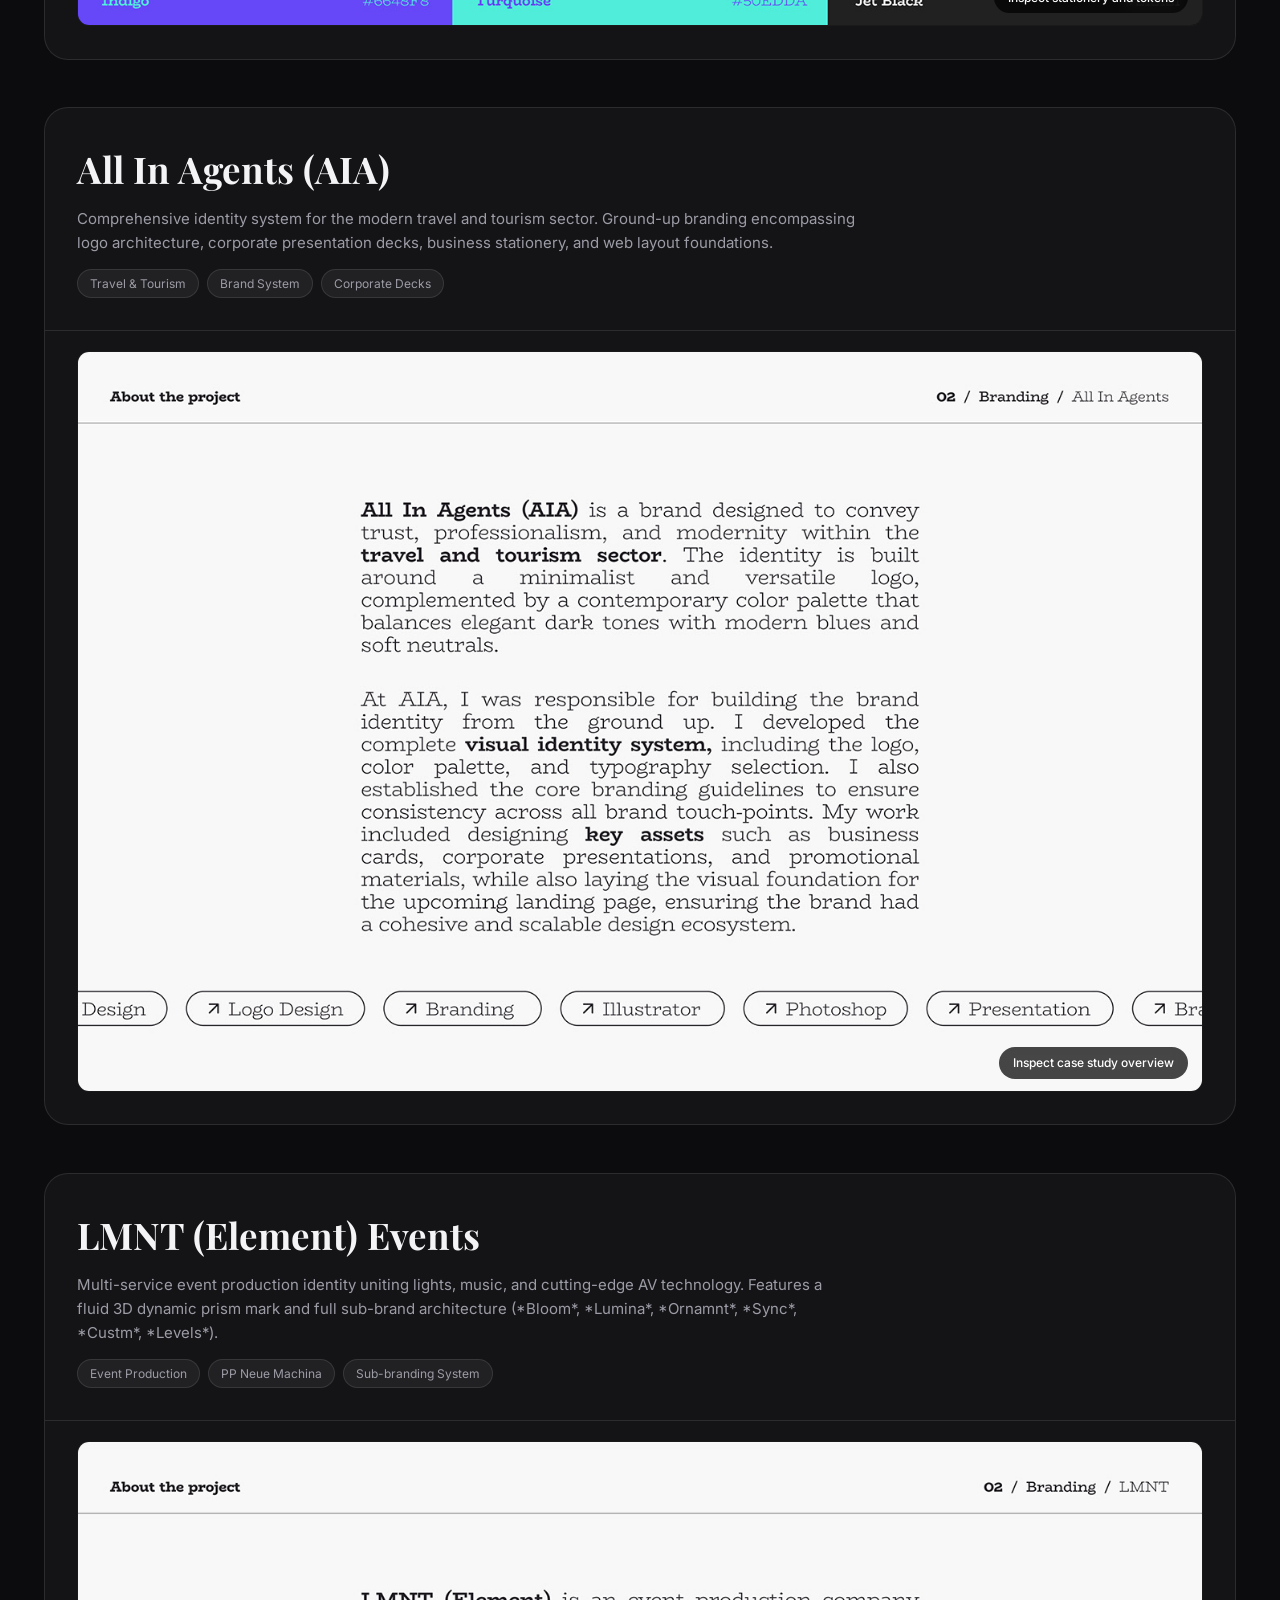
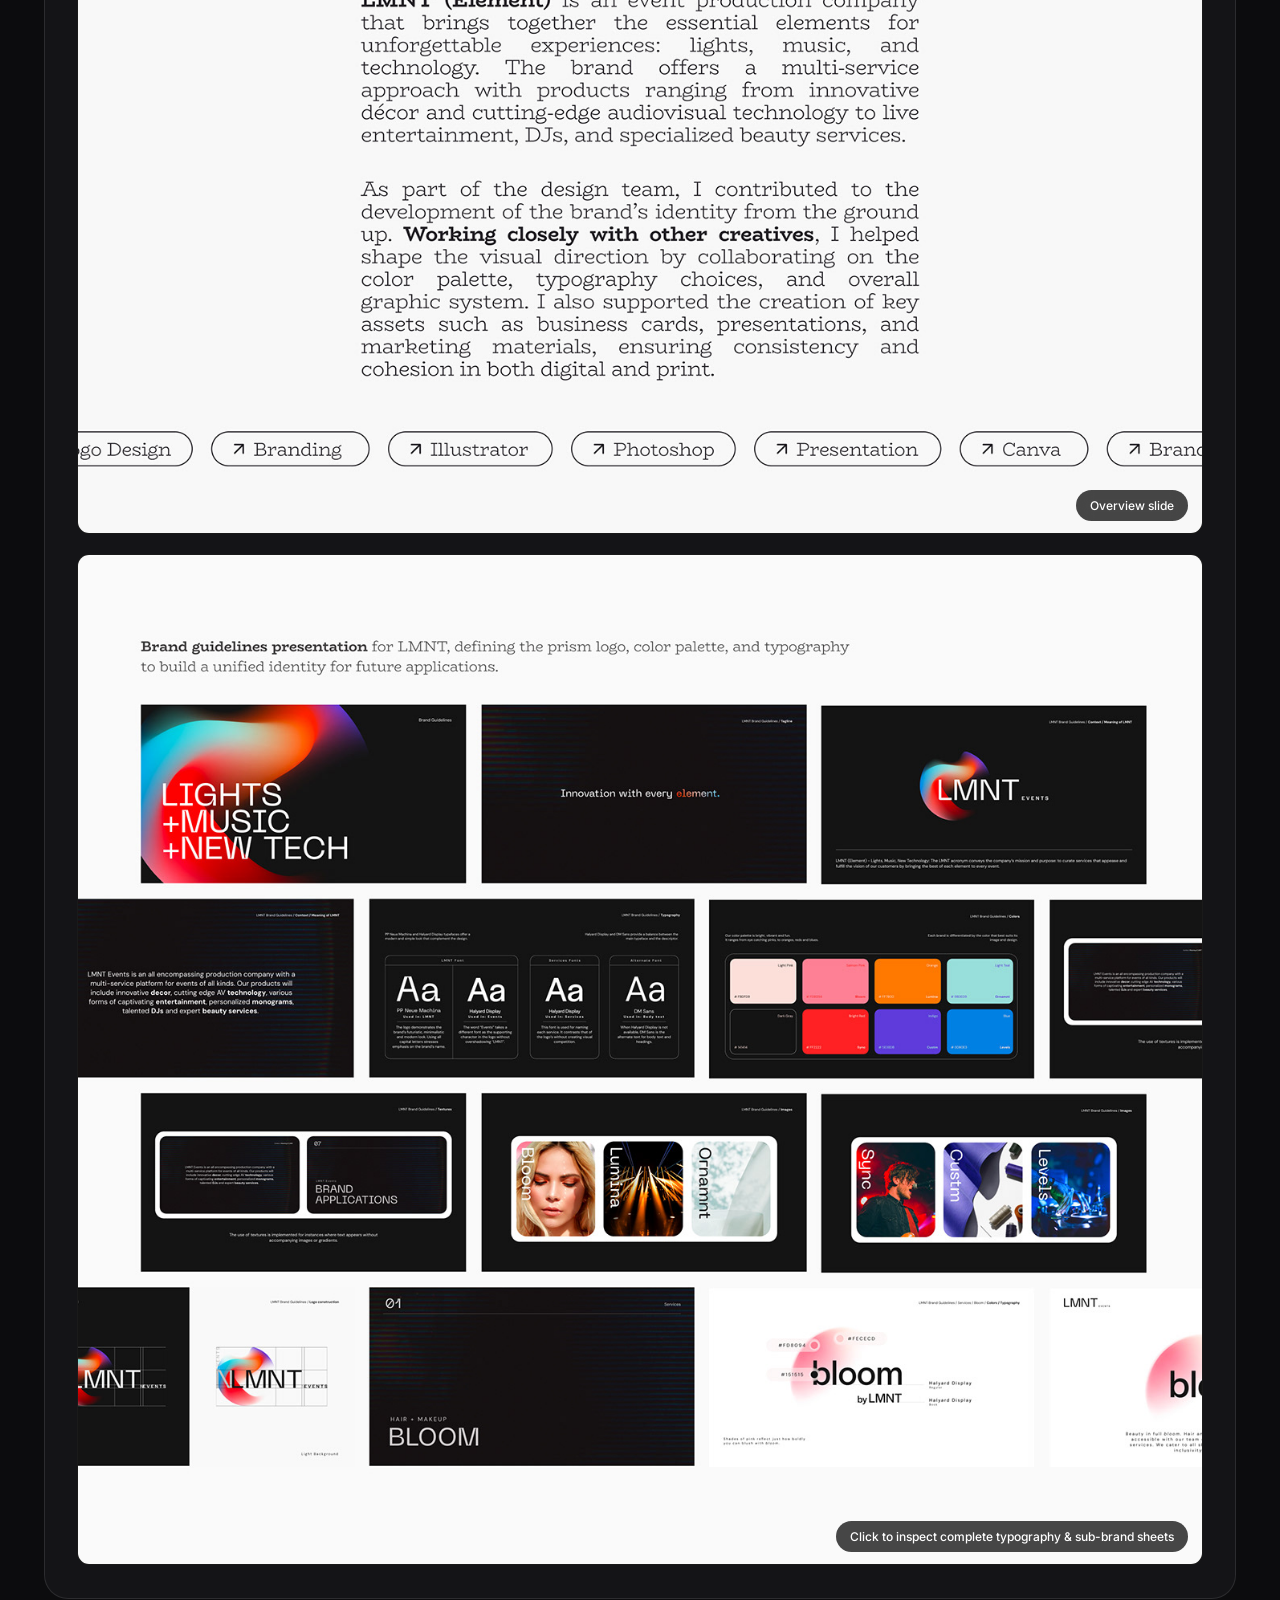
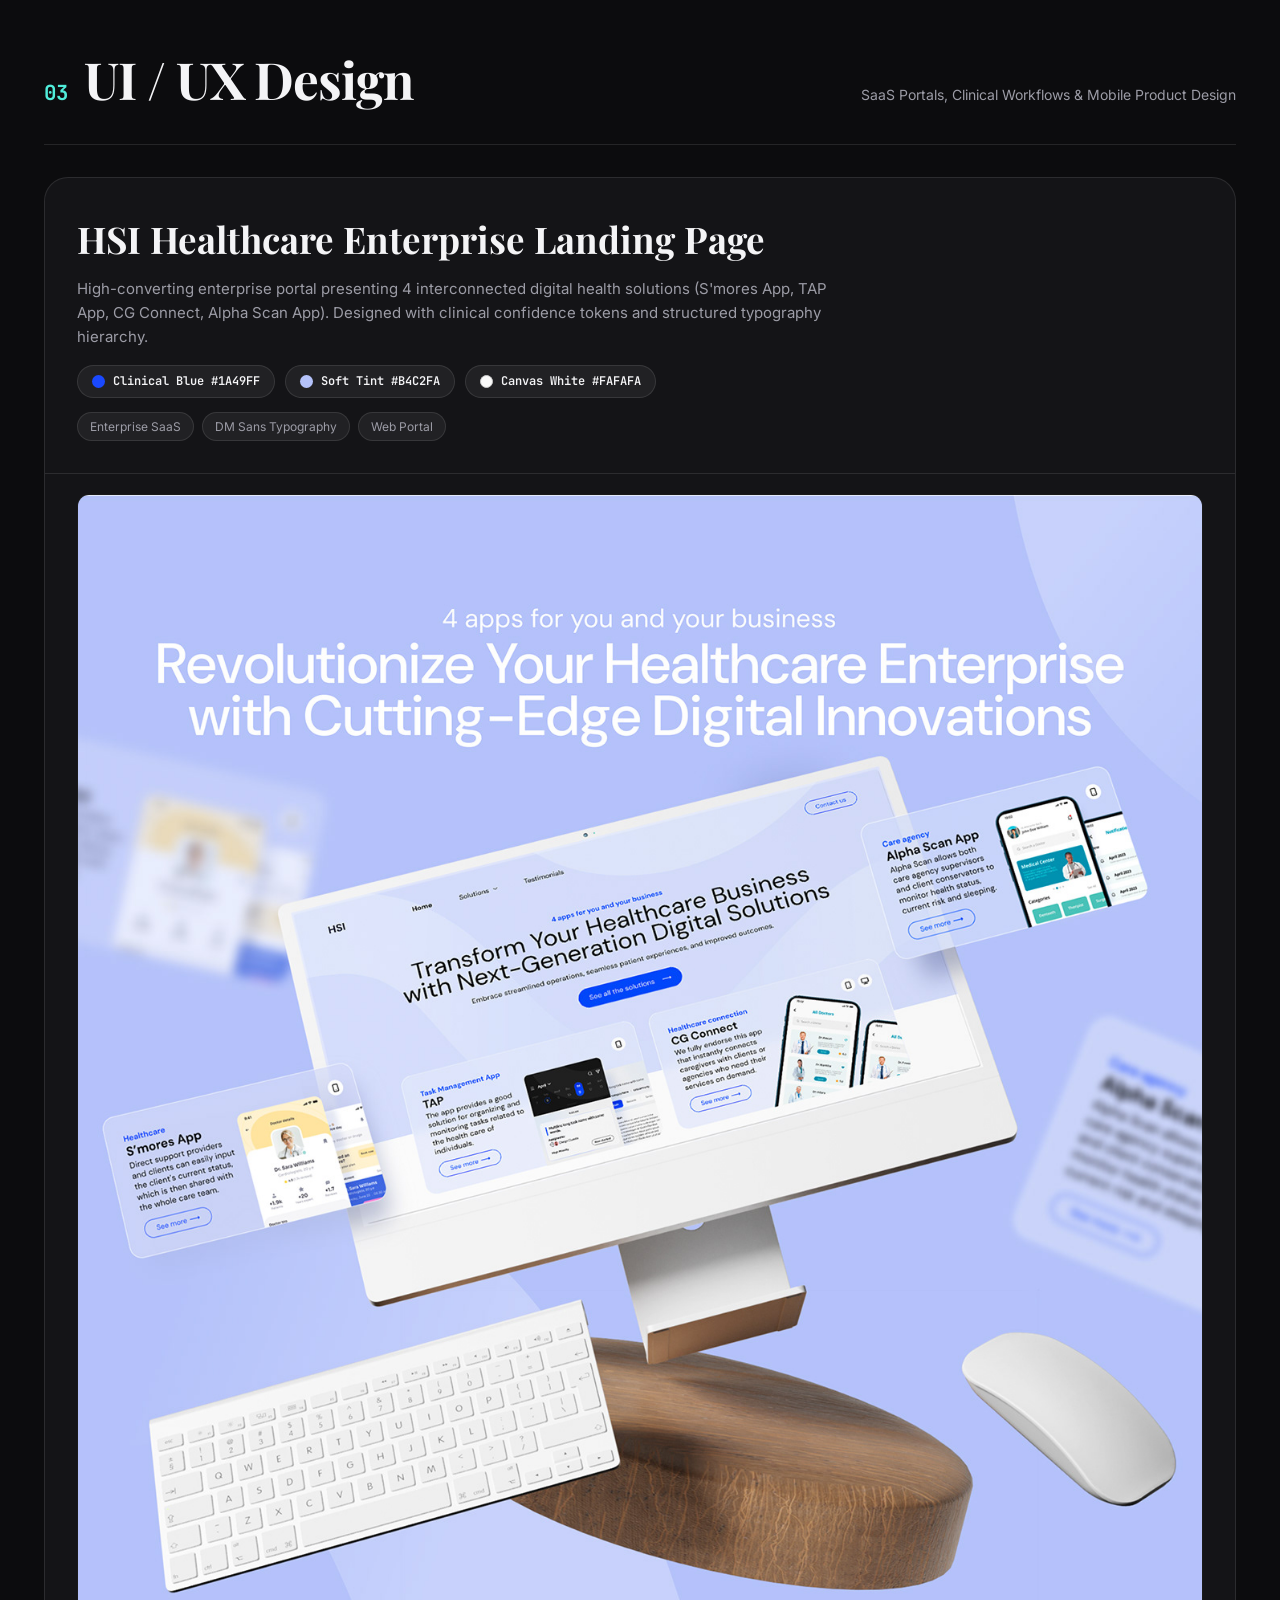
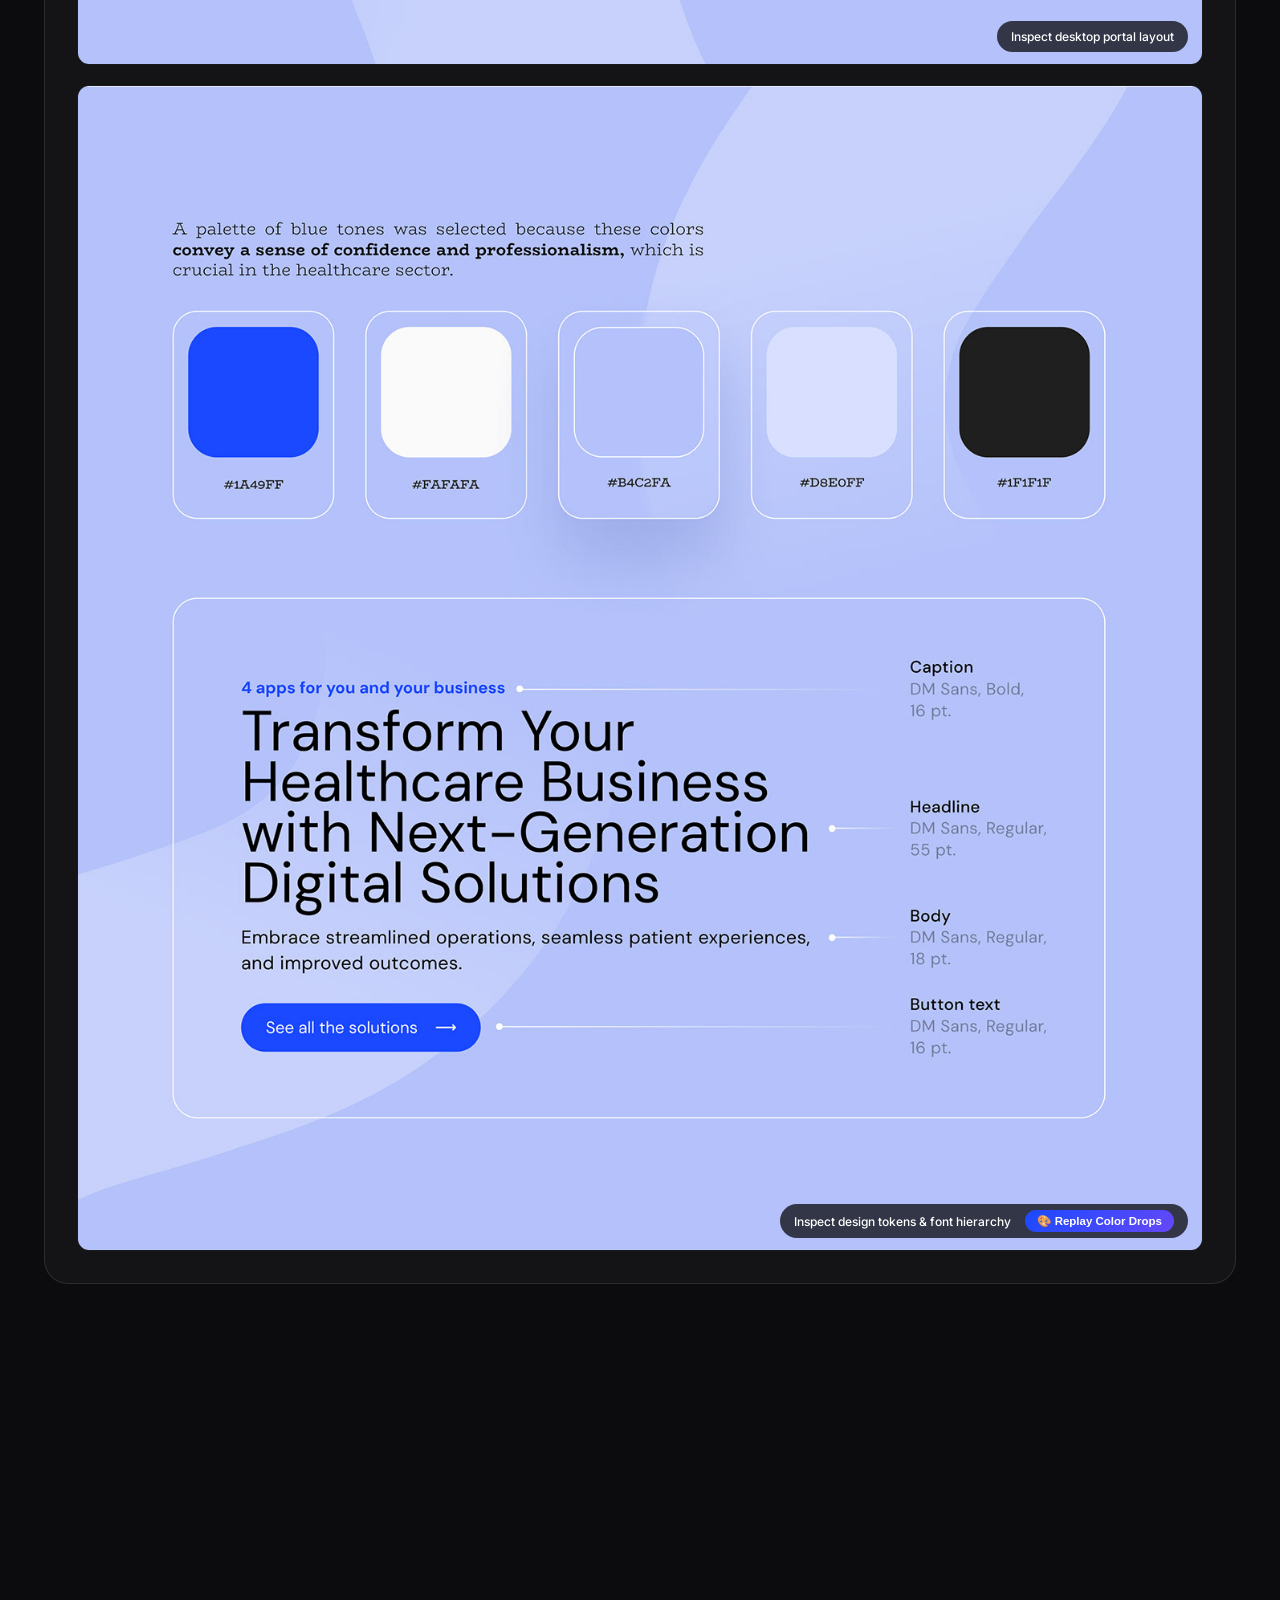
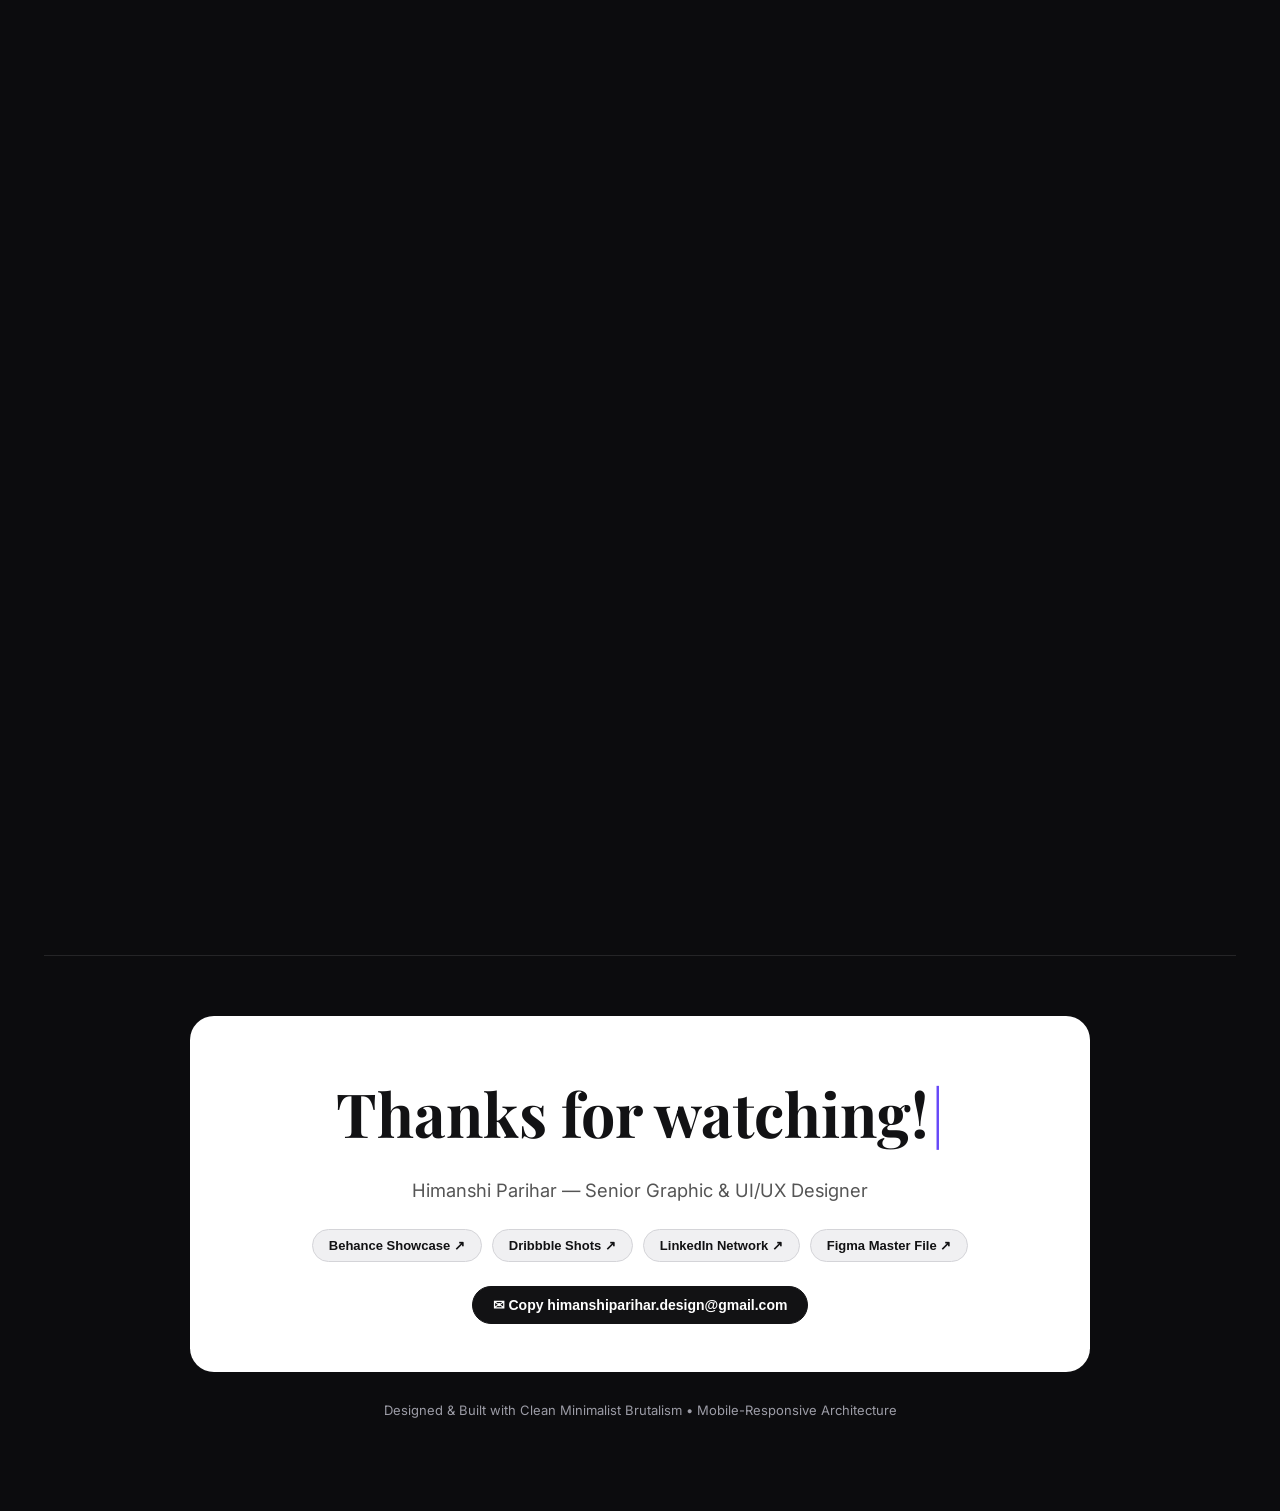
==== commit eb48023b: "revert: rollback Experience Focus card stack, AIA inline preview, and LMNT reel to original gallerie" ====
--- a/index.html
+++ b/index.html
@@ -298,31 +298,16 @@
               </div>
             </div>
           </div>
-          <!-- 3D Card Stack for Experience Focus -->
-          <div class="card-stack-wrapper" id="exp-stack-wrapper">
-            <div class="card-stack-controls">
-              <span class="stack-indicator">🗂️ 3D Layered Card Stack (Click card or button to cycle)</span>
-              <button class="stack-cycle-btn" onclick="cycleCardStack(event)">Next Slide 🔀</button>
-            </div>
-            <div class="card-stack" id="exp-focus-stack" onclick="cycleCardStack(event)">
-              <div class="stack-card card-pos-1" data-index="0">
-                <img src="assets/slide_24.jpg" alt="Experience Focus — Identity Foundation" />
-                <div class="stack-card-badge">Card 1 / 3 — Brand Identity Mark</div>
-              </div>
-              <div class="stack-card card-pos-2" data-index="1">
-                <img src="assets/slide_25.jpg" alt="Experience Focus — Stationery & Tokens" />
-                <div class="stack-card-badge">Card 2 / 3 — Guidelines & Collateral</div>
-              </div>
-              <div class="stack-card card-pos-3" data-index="2">
-                <img src="assets/slide_26.jpg" alt="Experience Focus — Digital Applications" />
-                <div class="stack-card-badge">Card 3 / 3 — Digital Presentation</div>
-              </div>
+          <div class="slides-gallery">
+            <div class="slide-img-box" onclick="openLightbox('assets/slide_25.jpg', 'Experience Focus Brand Guidelines & Collateral')">
+              <img src="assets/slide_25.jpg" alt="Experience Focus identity showcase" loading="lazy" />
+              <div class="slide-caption-overlay">Inspect stationery and tokens</div>
             </div>
           </div>
         </article>
 
         <!-- Case Study: All In Agents (AIA) -->
-        <article class="case-study-card" id="aia-case-study">
+        <article class="case-study-card">
           <div class="case-study-header">
             <div>
               <h3 class="case-study-title">All In Agents (AIA)</h3>
@@ -336,42 +321,16 @@
               </div>
             </div>
           </div>
-
-          <!-- Interactive Walkthrough Preview (NO LIGHTBOX POPUP) -->
-          <div class="aia-preview-container" id="aia-preview-container">
-            <div class="aia-step-nav">
-              <button class="aia-step-btn active" onclick="setAiaStep(0, this)">
-                <span class="step-num">01</span>
-                <span>About Project</span>
-              </button>
-              <button class="aia-step-btn" onclick="setAiaStep(1, this)">
-                <span class="step-num">02</span>
-                <span>Left (Mark)</span>
-              </button>
-              <button class="aia-step-btn" onclick="setAiaStep(2, this)">
-                <span class="step-num">03</span>
-                <span>Center (AIA Core)</span>
-              </button>
-              <button class="aia-step-btn" onclick="setAiaStep(3, this)">
-                <span class="step-num">04</span>
-                <span>Bottom (Assets)</span>
-              </button>
-            </div>
-
-            <div class="aia-preview-viewport" onclick="cycleAiaStep()">
-              <img id="aia-preview-img" src="assets/slide_29.jpg" alt="All In Agents Preview" class="aia-preview-img" />
-              <div class="aia-caption-bar">
-                <span id="aia-caption-text">01 • About the Project: Strategic Identity Narrative</span>
-                <span class="aia-no-popup-badge">🔒 Inline Preview (No Lightbox)</span>
-              </div>
-              <button class="aia-nav-arrow aia-arrow-prev" onclick="changeAiaStep(-1, event)" aria-label="Previous View">‹</button>
-              <button class="aia-nav-arrow aia-arrow-next" onclick="changeAiaStep(1, event)" aria-label="Next View">›</button>
+          <div class="slides-gallery">
+            <div class="slide-img-box" onclick="openLightbox('assets/slide_29.jpg', 'All In Agents Brand Narrative')">
+              <img src="assets/slide_29.jpg" alt="All In Agents identity narrative" loading="lazy" />
+              <div class="slide-caption-overlay">Inspect case study overview</div>
             </div>
           </div>
         </article>
 
         <!-- Case Study: LMNT (Element) Events -->
-        <article class="case-study-card" id="lmnt-case-study">
+        <article class="case-study-card">
           <div class="case-study-header">
             <div>
               <h3 class="case-study-title">LMNT (Element) Events</h3>
@@ -385,41 +344,14 @@
               </div>
             </div>
           </div>
-
-          <!-- Horizontally Scrolling Image Reel for LMNT -->
-          <div class="lmnt-scroll-showcase">
-            <div class="lmnt-reel-header">
-              <span class="lmnt-reel-label">🎞️ Scrollable Brand Gallery (Drag or use arrows)</span>
-              <div class="lmnt-reel-controls">
-                <button class="lmnt-scroll-btn" onclick="scrollLmnt(-1)" aria-label="Scroll Left">‹</button>
-                <button class="lmnt-scroll-btn" onclick="scrollLmnt(1)" aria-label="Scroll Right">›</button>
-              </div>
-            </div>
-            <div class="lmnt-track-wrapper" id="lmnt-scroll-track">
-              <div class="lmnt-slide-card" onclick="openLightbox('assets/slide_33.jpg', 'LMNT Brand Intro')">
-                <img src="assets/slide_33.jpg" alt="LMNT brand overview" loading="lazy" />
-                <div class="lmnt-slide-tag">01 Overview</div>
-              </div>
-              <div class="lmnt-slide-card" onclick="openLightbox('assets/slide_34.jpg', 'LMNT Dynamic 3D Prism')">
-                <img src="assets/slide_34.jpg" alt="LMNT dynamic prism" loading="lazy" />
-                <div class="lmnt-slide-tag">02 3D Prism Mark</div>
-              </div>
-              <div class="lmnt-slide-card" onclick="openLightbox('assets/slide_35.jpg', 'LMNT Sub-Brand Architecture')">
-                <img src="assets/slide_35.jpg" alt="LMNT sub-brands" loading="lazy" />
-                <div class="lmnt-slide-tag">03 Sub-Brands</div>
-              </div>
-              <div class="lmnt-slide-card" onclick="openLightbox('assets/slide_36.jpg', 'LMNT AV & Production')">
-                <img src="assets/slide_36.jpg" alt="LMNT AV production" loading="lazy" />
-                <div class="lmnt-slide-tag">04 AV & Lights</div>
-              </div>
-              <div class="lmnt-slide-card" onclick="openLightbox('assets/slide_37.jpg', 'LMNT Typography & Guidelines')">
-                <img src="assets/slide_37.jpg" alt="LMNT typography scale" loading="lazy" />
-                <div class="lmnt-slide-tag">05 Typography</div>
-              </div>
-              <div class="lmnt-slide-card" onclick="openLightbox('assets/slide_38.jpg', 'LMNT Live Event Showcase')">
-                <img src="assets/slide_38.jpg" alt="LMNT event mockups" loading="lazy" />
-                <div class="lmnt-slide-tag">06 Live Showcase</div>
-              </div>
+          <div class="slides-gallery">
+            <div class="slide-img-box" onclick="openLightbox('assets/slide_33.jpg', 'LMNT Brand Intro')">
+              <img src="assets/slide_33.jpg" alt="LMNT brand overview" loading="lazy" />
+              <div class="slide-caption-overlay">Overview slide</div>
+            </div>
+            <div class="slide-img-box" onclick="openLightbox('assets/slide_37.jpg', 'LMNT Comprehensive Brand Guidelines')">
+              <img src="assets/slide_37.jpg" alt="LMNT brand guidelines presentation" loading="lazy" />
+              <div class="slide-caption-overlay">Click to inspect complete typography & sub-brand sheets</div>
             </div>
           </div>
         </article>
--- a/styles.css
+++ b/styles.css
@@ -1617,361 +1617,6 @@
 }
 
 /* ============================================================
-   🗂️ EXPERIENCE FOCUS 3D CARD STACK
-   ============================================================ */
-.card-stack-wrapper {
-  padding: 12px 32px 36px;
-  perspective: 1200px;
-}
-
-.card-stack-controls {
-  display: flex;
-  align-items: center;
-  justify-content: space-between;
-  margin-bottom: 16px;
-  flex-wrap: wrap;
-  gap: 12px;
-}
-
-.stack-indicator {
-  font-size: 13.5px;
-  font-weight: 600;
-  color: #c4b5d4;
-  letter-spacing: 0.02em;
-}
-
-.stack-cycle-btn {
-  background: linear-gradient(135deg, #6648f8, #50edda);
-  color: #fff;
-  border: none;
-  border-radius: var(--radius-pill);
-  padding: 8px 18px;
-  font-size: 13px;
-  font-weight: 700;
-  cursor: pointer;
-  box-shadow: 0 4px 15px rgba(102, 72, 248, 0.35);
-  transition: transform 0.2s ease, box-shadow 0.2s ease;
-}
-
-.stack-cycle-btn:hover {
-  transform: translateY(-2px) scale(1.04);
-  box-shadow: 0 6px 20px rgba(102, 72, 248, 0.5);
-}
-
-.card-stack {
-  position: relative;
-  width: 100%;
-  height: 480px;
-  cursor: pointer;
-}
-
-@media (max-width: 768px) {
-  .card-stack {
-    height: 320px;
-  }
-}
-
-.stack-card {
-  position: absolute;
-  top: 0;
-  left: 0;
-  width: 100%;
-  height: 100%;
-  border-radius: 18px;
-  overflow: hidden;
-  box-shadow: 0 20px 50px rgba(0,0,0,0.5), 0 0 0 1px rgba(255,255,255,0.1);
-  transition: transform 0.6s cubic-bezier(0.16, 1, 0.3, 1), opacity 0.5s ease, z-index 0.5s ease;
-  will-change: transform, opacity;
-  background: #141417;
-}
-
-.stack-card img {
-  width: 100%;
-  height: 100%;
-  object-fit: contain;
-  background: #0d0d10;
-  display: block;
-}
-
-.stack-card-badge {
-  position: absolute;
-  bottom: 14px;
-  left: 16px;
-  background: rgba(18, 18, 20, 0.85);
-  backdrop-filter: blur(8px);
-  color: #fff;
-  font-size: 12px;
-  font-weight: 600;
-  padding: 6px 14px;
-  border-radius: var(--radius-pill);
-  border: 1px solid rgba(255,255,255,0.15);
-}
-
-.stack-card.card-pos-1 {
-  transform: translateY(0) scale(1) rotate(0deg);
-  z-index: 3;
-  opacity: 1;
-}
-
-.stack-card.card-pos-2 {
-  transform: translateY(22px) scale(0.95) rotate(2deg);
-  z-index: 2;
-  opacity: 0.88;
-  filter: brightness(0.85);
-}
-
-.stack-card.card-pos-3 {
-  transform: translateY(44px) scale(0.9) rotate(-2deg);
-  z-index: 1;
-  opacity: 0.68;
-  filter: brightness(0.7);
-}
-
-.stack-card.sliding-out {
-  transform: translateX(110%) rotate(12deg) scale(0.85);
-  opacity: 0;
-}
-
-/* ============================================================
-   ✈️ ALL IN AGENTS GUIDED PREVIEW (NO POPUP)
-   ============================================================ */
-.aia-preview-container {
-  padding: 12px 32px 32px;
-}
-
-.aia-step-nav {
-  display: flex;
-  gap: 10px;
-  margin-bottom: 16px;
-  flex-wrap: wrap;
-}
-
-.aia-step-btn {
-  background: rgba(255, 255, 255, 0.05);
-  border: 1px solid rgba(255, 255, 255, 0.12);
-  color: var(--text-muted);
-  border-radius: var(--radius-pill);
-  padding: 8px 16px;
-  font-size: 13px;
-  font-weight: 600;
-  cursor: pointer;
-  display: flex;
-  align-items: center;
-  gap: 8px;
-  transition: all 0.2s ease;
-}
-
-.aia-step-btn .step-num {
-  font-family: var(--font-mono);
-  font-size: 11px;
-  color: var(--accent-turquoise);
-}
-
-.aia-step-btn:hover {
-  background: rgba(255, 255, 255, 0.1);
-  color: #fff;
-  border-color: rgba(255, 255, 255, 0.25);
-}
-
-.aia-step-btn.active {
-  background: #ffffff;
-  color: #121214;
-  border-color: #ffffff;
-  box-shadow: 0 4px 14px rgba(255,255,255,0.2);
-}
-
-.aia-step-btn.active .step-num {
-  color: #6648f8;
-}
-
-.aia-preview-viewport {
-  position: relative;
-  width: 100%;
-  border-radius: 18px;
-  overflow: hidden;
-  background: #0d0d10;
-  border: 1px solid rgba(255, 255, 255, 0.1);
-  box-shadow: 0 20px 60px rgba(0,0,0,0.5);
-  cursor: pointer;
-}
-
-.aia-preview-img {
-  width: 100%;
-  height: auto;
-  display: block;
-  transition: opacity 0.35s ease, transform 0.35s ease;
-}
-
-.aia-caption-bar {
-  position: absolute;
-  bottom: 0;
-  left: 0;
-  right: 0;
-  padding: 12px 20px;
-  background: linear-gradient(180deg, transparent 0%, rgba(10,10,12,0.92) 100%);
-  display: flex;
-  align-items: center;
-  justify-content: space-between;
-  flex-wrap: wrap;
-  gap: 8px;
-  font-size: 13px;
-  color: #f4f4f6;
-}
-
-.aia-no-popup-badge {
-  font-size: 11px;
-  padding: 3px 10px;
-  background: rgba(80, 237, 218, 0.15);
-  color: #50edda;
-  border-radius: var(--radius-pill);
-  font-weight: 600;
-  border: 1px solid rgba(80, 237, 218, 0.3);
-}
-
-.aia-nav-arrow {
-  position: absolute;
-  top: 50%;
-  transform: translateY(-50%);
-  background: rgba(18, 18, 20, 0.7);
-  backdrop-filter: blur(8px);
-  color: #fff;
-  border: 1px solid rgba(255,255,255,0.15);
-  width: 44px;
-  height: 44px;
-  border-radius: 50%;
-  font-size: 24px;
-  display: flex;
-  align-items: center;
-  justify-content: center;
-  cursor: pointer;
-  transition: all 0.2s ease;
-  z-index: 5;
-}
-
-.aia-nav-arrow:hover {
-  background: #ffffff;
-  color: #121214;
-  transform: translateY(-50%) scale(1.1);
-}
-
-.aia-arrow-prev { left: 14px; }
-.aia-arrow-next { right: 14px; }
-
-/* ============================================================
-   🎞️ LMNT HORIZONTAL SCROLLING REEL
-   ============================================================ */
-.lmnt-scroll-showcase {
-  padding: 12px 32px 32px;
-}
-
-.lmnt-reel-header {
-  display: flex;
-  align-items: center;
-  justify-content: space-between;
-  margin-bottom: 14px;
-}
-
-.lmnt-reel-label {
-  font-size: 13.5px;
-  font-weight: 600;
-  color: #c4b5d4;
-}
-
-.lmnt-reel-controls {
-  display: flex;
-  gap: 8px;
-}
-
-.lmnt-scroll-btn {
-  background: rgba(255, 255, 255, 0.08);
-  border: 1px solid rgba(255, 255, 255, 0.15);
-  color: #fff;
-  width: 38px;
-  height: 38px;
-  border-radius: 50%;
-  font-size: 20px;
-  display: flex;
-  align-items: center;
-  justify-content: center;
-  cursor: pointer;
-  transition: all 0.2s ease;
-}
-
-.lmnt-scroll-btn:hover {
-  background: #fff;
-  color: #121214;
-  transform: scale(1.08);
-}
-
-.lmnt-track-wrapper {
-  display: flex;
-  gap: 20px;
-  overflow-x: auto;
-  scroll-behavior: smooth;
-  padding: 10px 4px 18px;
-  scrollbar-width: thin;
-  scrollbar-color: rgba(255, 255, 255, 0.25) transparent;
-  cursor: grab;
-}
-
-.lmnt-track-wrapper:active {
-  cursor: grabbing;
-}
-
-.lmnt-track-wrapper::-webkit-scrollbar {
-  height: 6px;
-}
-
-.lmnt-track-wrapper::-webkit-scrollbar-thumb {
-  background: rgba(255, 255, 255, 0.25);
-  border-radius: 999px;
-}
-
-.lmnt-slide-card {
-  flex: 0 0 380px;
-  position: relative;
-  border-radius: 16px;
-  overflow: hidden;
-  background: #0d0d10;
-  border: 1px solid rgba(255, 255, 255, 0.1);
-  box-shadow: 0 10px 30px rgba(0,0,0,0.4);
-  cursor: zoom-in;
-  transition: transform 0.25s ease, box-shadow 0.25s ease;
-}
-
-@media (max-width: 768px) {
-  .lmnt-slide-card {
-    flex: 0 0 280px;
-  }
-}
-
-.lmnt-slide-card:hover {
-  transform: translateY(-4px) scale(1.02);
-  box-shadow: 0 16px 40px rgba(102, 72, 248, 0.25);
-  border-color: rgba(102, 72, 248, 0.4);
-}
-
-.lmnt-slide-card img {
-  width: 100%;
-  height: auto;
-  display: block;
-}
-
-.lmnt-slide-tag {
-  position: absolute;
-  bottom: 12px;
-  left: 12px;
-  background: rgba(14, 14, 18, 0.85);
-  backdrop-filter: blur(6px);
-  color: #fff;
-  font-size: 11.5px;
-  font-weight: 600;
-  padding: 4px 12px;
-  border-radius: var(--radius-pill);
-  border: 1px solid rgba(255,255,255,0.15);
-}
-
-/* ============================================================
    🎨 HSI INTERACTIVE COLOR DROPS ANIMATION
    ============================================================ */
 .hsi-color-drop-stage {
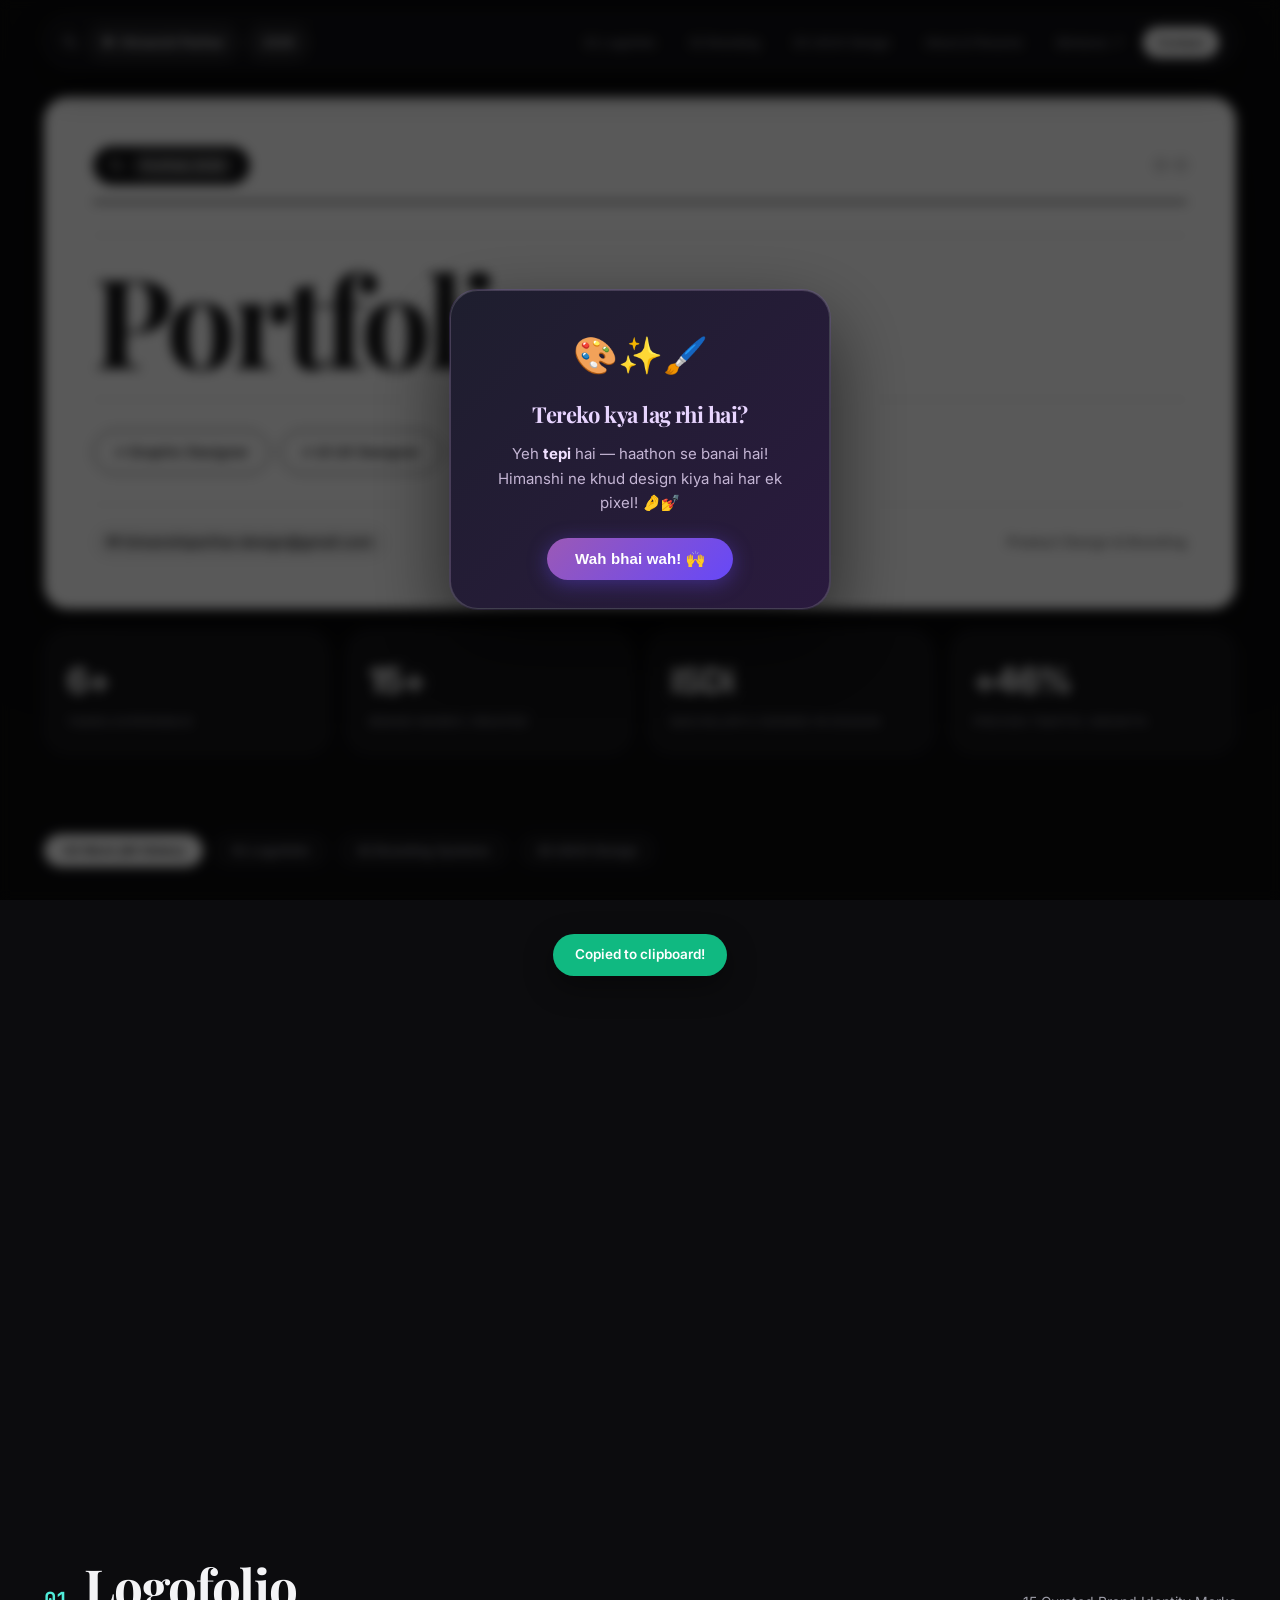
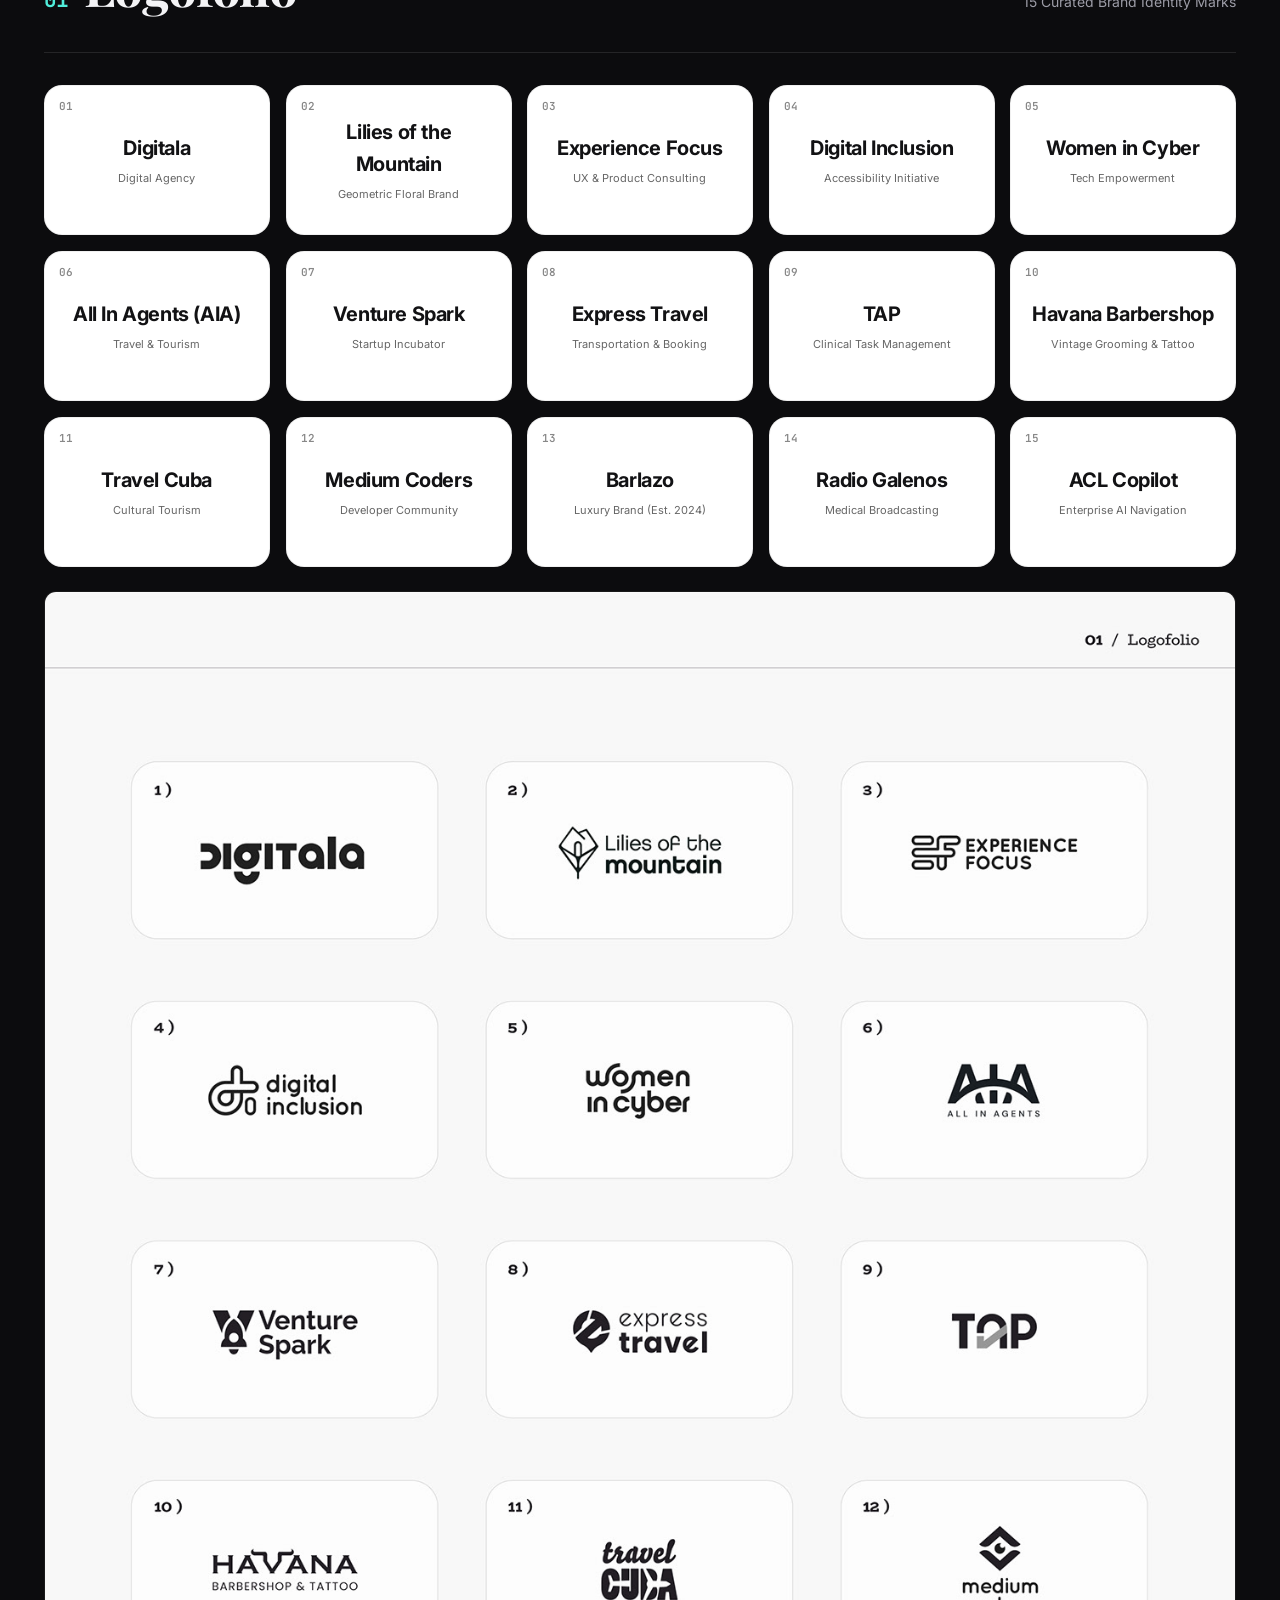
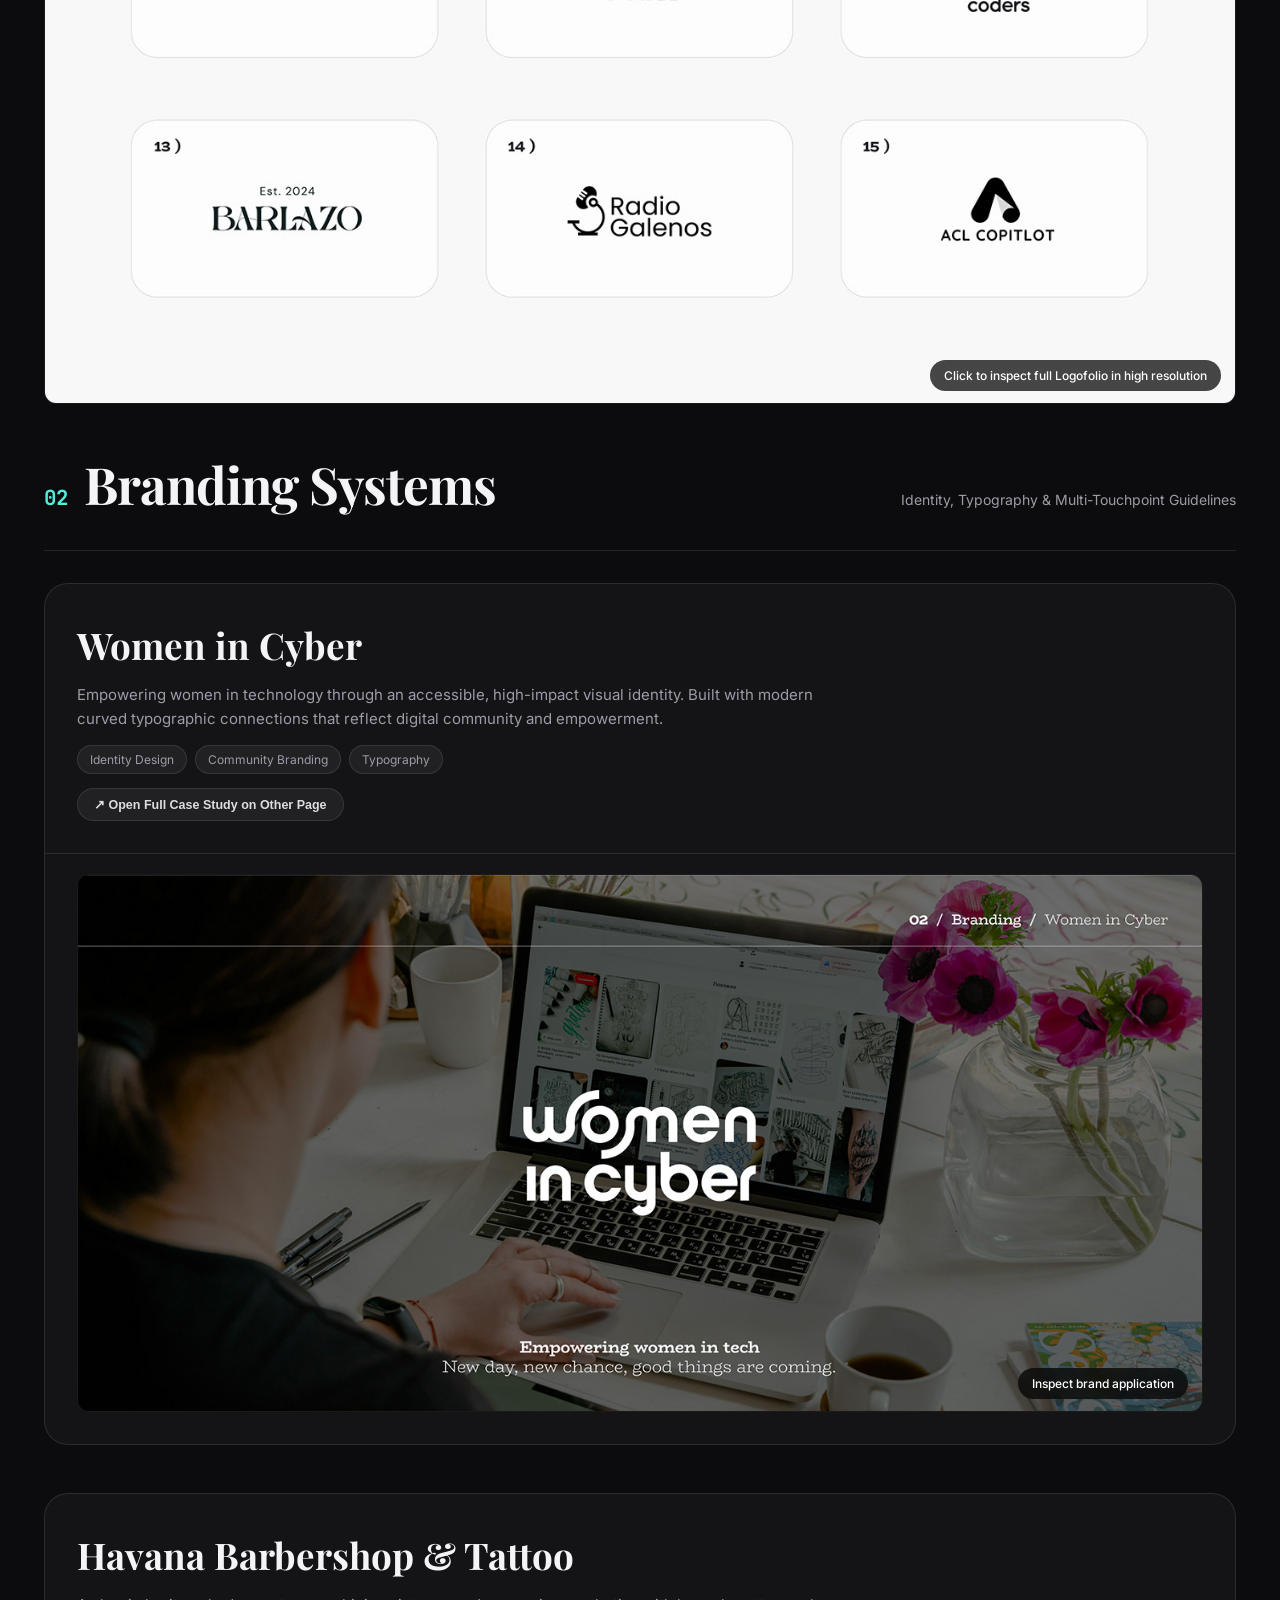
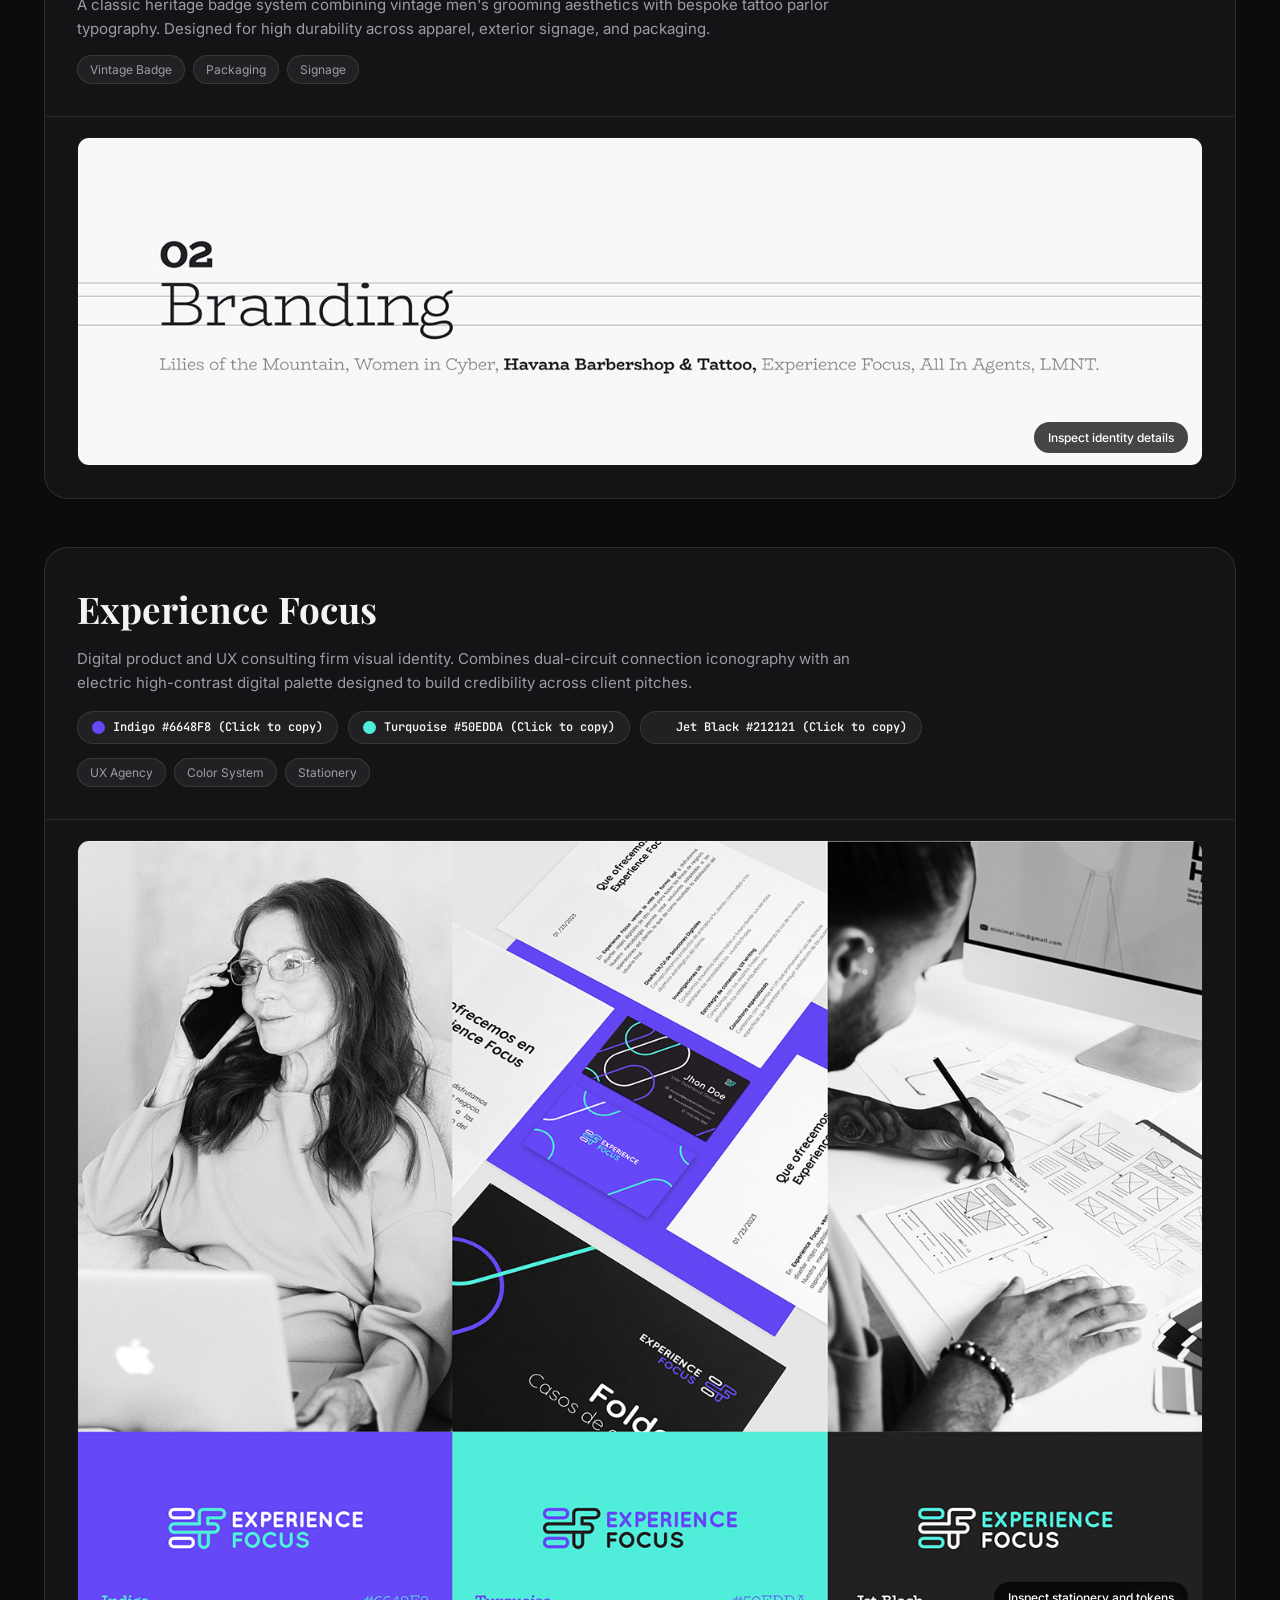
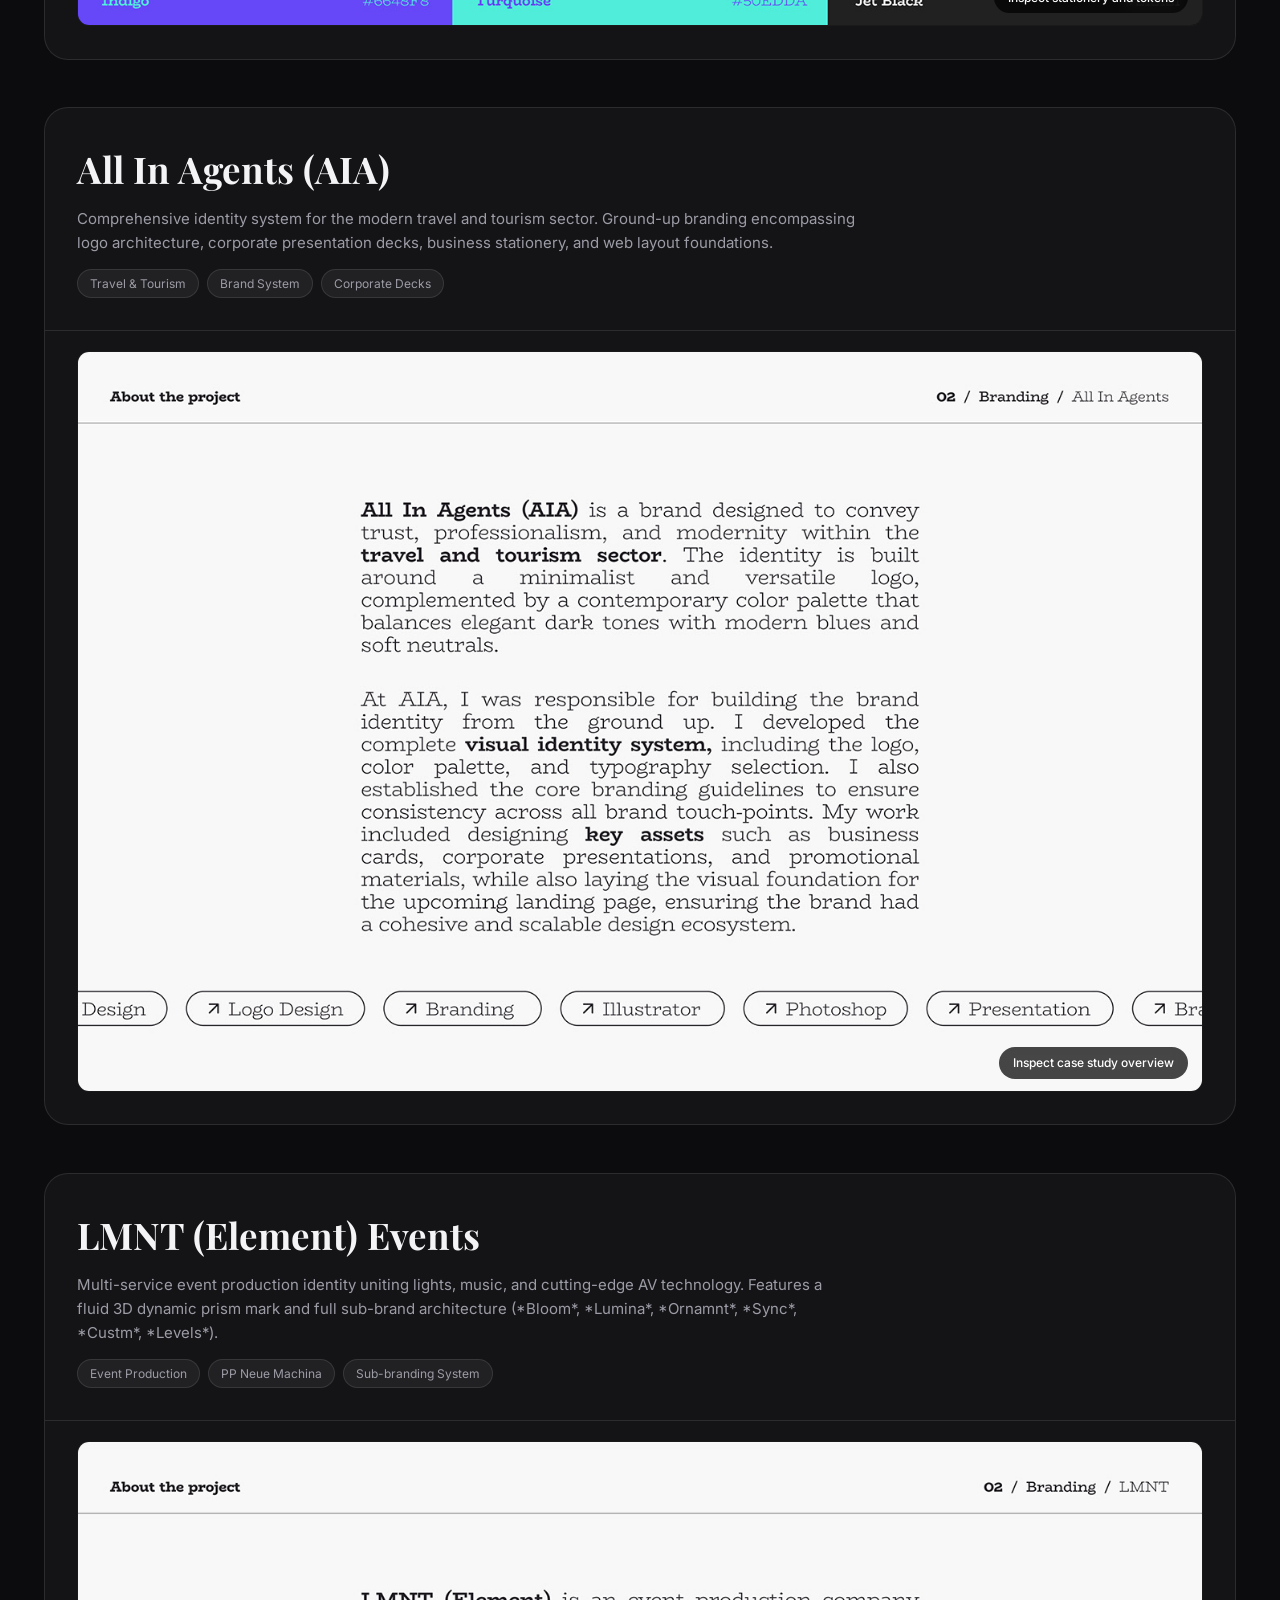
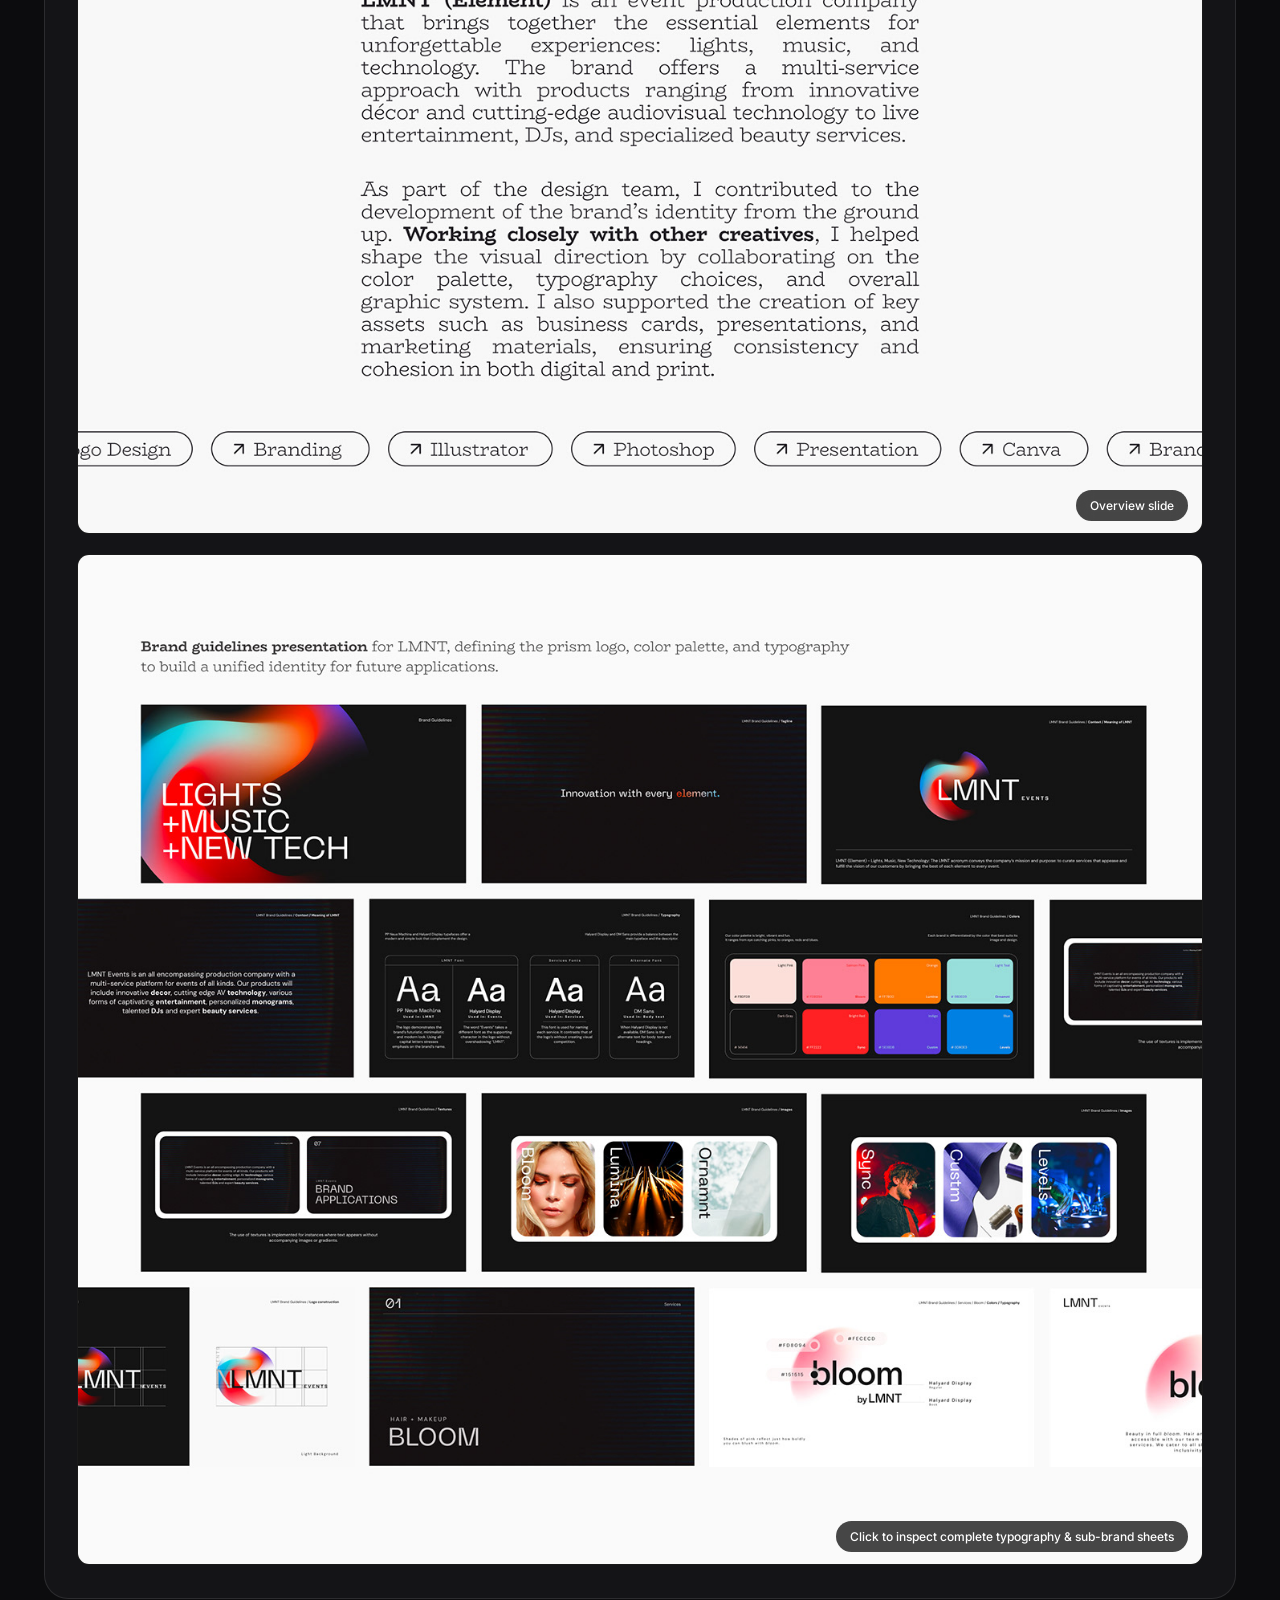
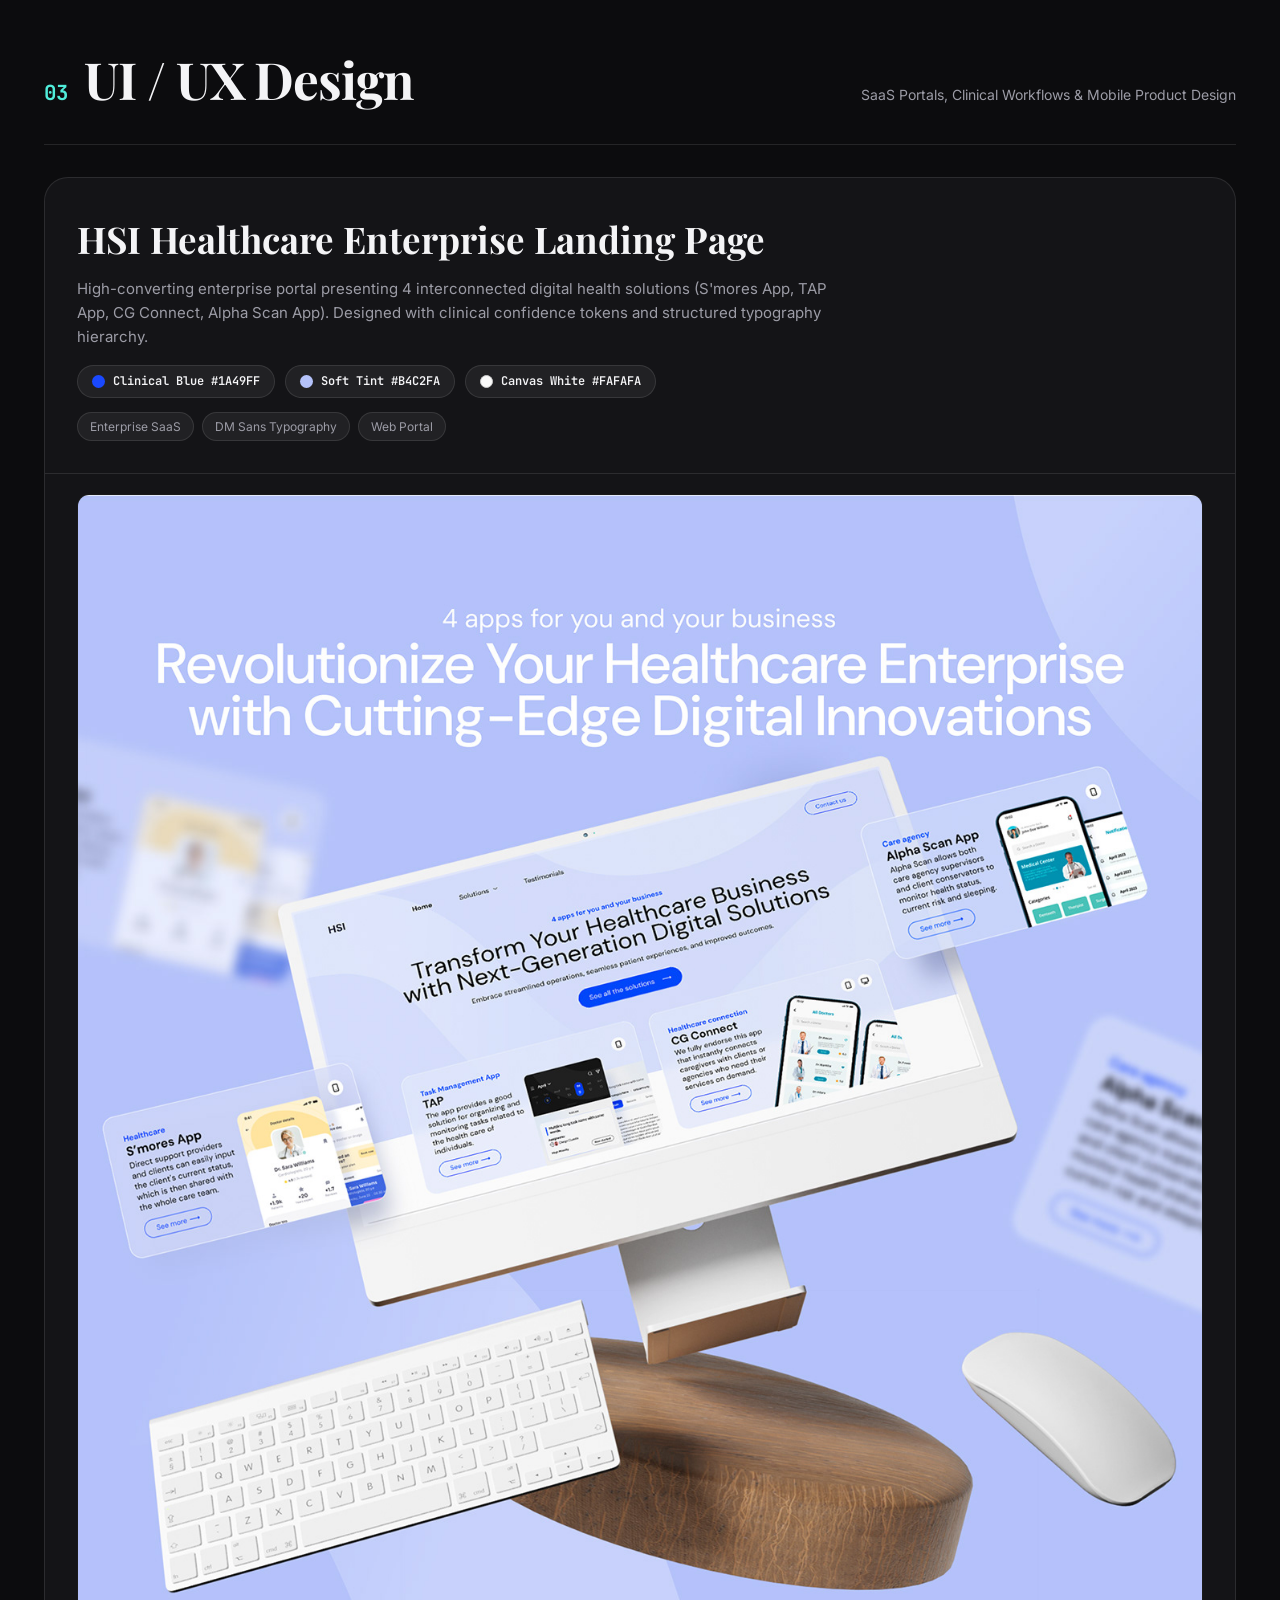
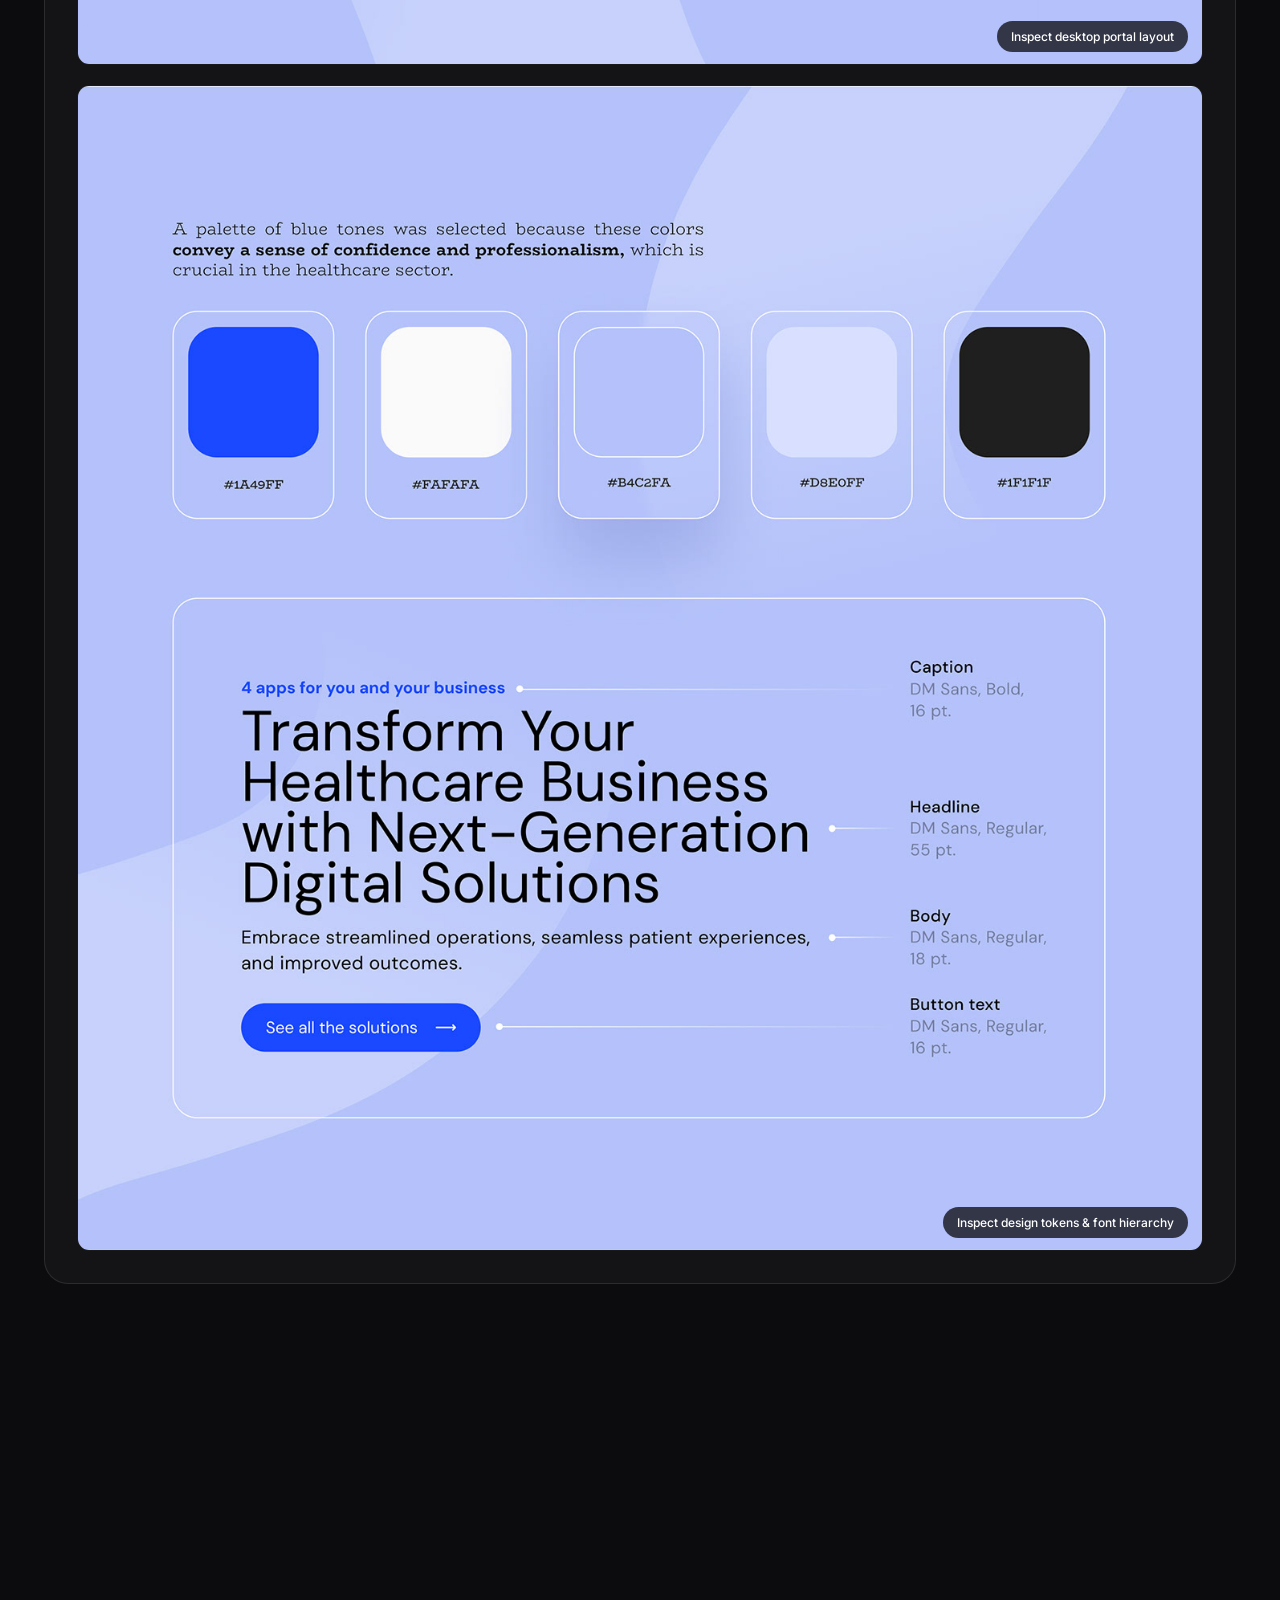
==== commit d1b7b1f9: "fix: modernize Interactive Flow Explorer container & set HSI color drops to continuous motion" ====
--- a/index.html
+++ b/index.html
@@ -438,7 +438,6 @@
 
               <div class="slide-caption-overlay">
                 <span>Inspect design tokens & font hierarchy</span>
-                <button class="replay-drops-btn" onclick="triggerHsiColorDrops(event)">🎨 Replay Color Drops</button>
               </div>
             </div>
           </div>
@@ -466,15 +465,20 @@
           <div class="interactive-simulator-box">
             <div class="sim-header">
               <div class="sim-title">
-                <span>📱 Interactive Flow Explorer:</span>
+                <span>📱 Interactive Flow Explorer</span>
+                <span class="sim-badge">Live Prototype</span>
               </div>
               <div class="sim-tabs">
-                <button class="sim-tab-btn active" onclick="switchSimSlide('assets/slide_45.jpg', this)">01 In-Context Mockup</button>
-                <button class="sim-tab-btn" onclick="switchSimSlide('assets/slide_49.jpg', this)">02 Full Screen Architecture (9 Flows)</button>
+                <button class="sim-tab-btn active" onclick="switchSimSlide('assets/slide_45.jpg', this, '01 • In-Context Mobile Mockup — Active Clinical Workflow')">01 In-Context Mockup</button>
+                <button class="sim-tab-btn" onclick="switchSimSlide('assets/slide_49.jpg', this, '02 • Full Screen Architecture — 9 Core Clinical Flows')">02 Screen Architecture (9 Flows)</button>
               </div>
             </div>
             <div class="sim-preview-area">
               <img id="tap-sim-img" class="sim-preview-img" src="assets/slide_45.jpg" alt="TAP App Flow" onclick="openLightbox(this.src, 'TAP App Interactive Flow')" style="cursor: zoom-in;" />
+              <div class="sim-caption-bar">
+                <span id="sim-caption-text">01 • In-Context Mobile Mockup — Active Clinical Workflow</span>
+                <span class="sim-zoom-hint">🔍 Click to enlarge</span>
+              </div>
             </div>
           </div>
 
--- a/styles.css
+++ b/styles.css
@@ -547,13 +547,15 @@
 /* Interactive Phone Prototype Simulator */
 .interactive-simulator-box {
   margin: 24px 32px;
-  background: rgba(0, 0, 0, 0.4);
-  border: 1px solid var(--border);
+  background: linear-gradient(180deg, rgba(22, 22, 28, 0.9) 0%, rgba(14, 14, 18, 0.96) 100%);
+  border: 1px solid rgba(255, 255, 255, 0.12);
   border-radius: var(--radius-card);
   padding: 24px;
   display: flex;
   flex-direction: column;
-  gap: 16px;
+  gap: 18px;
+  box-shadow: 0 18px 45px rgba(0, 0, 0, 0.45);
+  backdrop-filter: blur(12px);
 }
 
 .sim-header {
@@ -565,55 +567,106 @@
 }
 
 .sim-title {
-  font-size: 16px;
+  font-size: 15.5px;
+  font-weight: 700;
+  display: flex;
+  align-items: center;
+  gap: 10px;
+  color: #ffffff;
+  letter-spacing: 0.01em;
+}
+
+.sim-badge {
+  font-size: 11px;
   font-weight: 600;
-  display: flex;
-  align-items: center;
-  gap: 8px;
+  color: #50edda;
+  background: rgba(80, 237, 218, 0.12);
+  border: 1px solid rgba(80, 237, 218, 0.28);
+  border-radius: var(--radius-pill);
+  padding: 3px 10px;
 }
 
 .sim-tabs {
   display: flex;
-  gap: 8px;
-  overflow-x: auto;
-  padding-bottom: 4px;
+  gap: 10px;
+  flex-wrap: wrap;
 }
 
 .sim-tab-btn {
   background: rgba(255, 255, 255, 0.08);
-  border: 1px solid var(--border);
-  color: var(--text-muted);
-  padding: 6px 14px;
-  border-radius: var(--radius-pill);
-  font-size: 12px;
+  border: 1px solid rgba(255, 255, 255, 0.15);
+  color: #e2e2ec;
+  padding: 7px 16px;
+  border-radius: var(--radius-pill);
+  font-size: 12.5px;
   font-weight: 600;
   cursor: pointer;
-  transition: var(--transition);
-  white-space: nowrap;
+  transition: all 0.2s ease;
+  white-space: normal;
+}
+
+.sim-tab-btn:hover {
+  background: rgba(255, 255, 255, 0.14);
+  color: #ffffff;
+  border-color: rgba(255, 255, 255, 0.3);
 }
 
 .sim-tab-btn.active {
-  background: var(--accent-blue);
+  background: linear-gradient(135deg, #1A49FF 0%, #6648f8 100%);
+  color: #ffffff;
+  border-color: rgba(255, 255, 255, 0.35);
+  box-shadow: 0 4px 16px rgba(26, 73, 255, 0.4);
+}
+
+.sim-preview-area {
+  position: relative;
+  width: 100%;
+  border-radius: 16px;
+  overflow: hidden;
+  background: #0d0e14;
+  border: 1px solid rgba(255, 255, 255, 0.1);
+  box-shadow: inset 0 2px 14px rgba(0, 0, 0, 0.55);
+  display: flex;
+  justify-content: center;
+  align-items: center;
+  min-height: 380px;
+  padding: 0;
+}
+
+.sim-preview-img {
+  width: 100%;
+  height: auto;
+  max-height: 640px;
+  object-fit: contain;
+  display: block;
+  cursor: zoom-in;
+  transition: opacity 0.25s ease, transform 0.25s ease;
+}
+
+.sim-caption-bar {
+  position: absolute;
+  bottom: 0;
+  left: 0;
+  right: 0;
+  padding: 10px 18px;
+  background: linear-gradient(180deg, transparent 0%, rgba(10, 10, 14, 0.92) 100%);
+  display: flex;
+  justify-content: space-between;
+  align-items: center;
+  flex-wrap: wrap;
+  gap: 8px;
+  font-size: 12.5px;
+  color: #f0f0f5;
+  pointer-events: none;
+}
+
+.sim-zoom-hint {
+  font-size: 11px;
+  padding: 3px 9px;
+  background: rgba(255, 255, 255, 0.12);
+  border-radius: var(--radius-pill);
   color: #fff;
-  border-color: var(--accent-blue);
-}
-
-.sim-preview-area {
-  display: flex;
-  justify-content: center;
-  align-items: center;
-  background: #000;
-  border-radius: 16px;
-  padding: 20px;
-  min-height: 280px;
-}
-
-.sim-preview-img {
-  max-width: 100%;
-  max-height: 480px;
-  border-radius: 12px;
-  object-fit: contain;
-  transition: opacity 0.3s ease;
+  border: 1px solid rgba(255, 255, 255, 0.18);
 }
 
 /* Interactive Plant Diagnostic Camera Simulator */
@@ -1689,23 +1742,6 @@
   transition: transform 0.55s cubic-bezier(0.55, 0.085, 0.68, 0.53), opacity 0.55s ease;
 }
 
-.replay-drops-btn {
-  background: linear-gradient(135deg, #1A49FF, #6648f8);
-  color: #fff;
-  border: none;
-  border-radius: var(--radius-pill);
-  padding: 4px 12px;
-  font-size: 11.5px;
-  font-weight: 700;
-  cursor: pointer;
-  margin-left: 8px;
-  transition: transform 0.2s ease;
-}
-
-.replay-drops-btn:hover {
-  transform: scale(1.05);
-}
-
 /* ============================================================
    ⌨️ TYPEWRITER EFFECT FOR FOOTER
    ============================================================ */
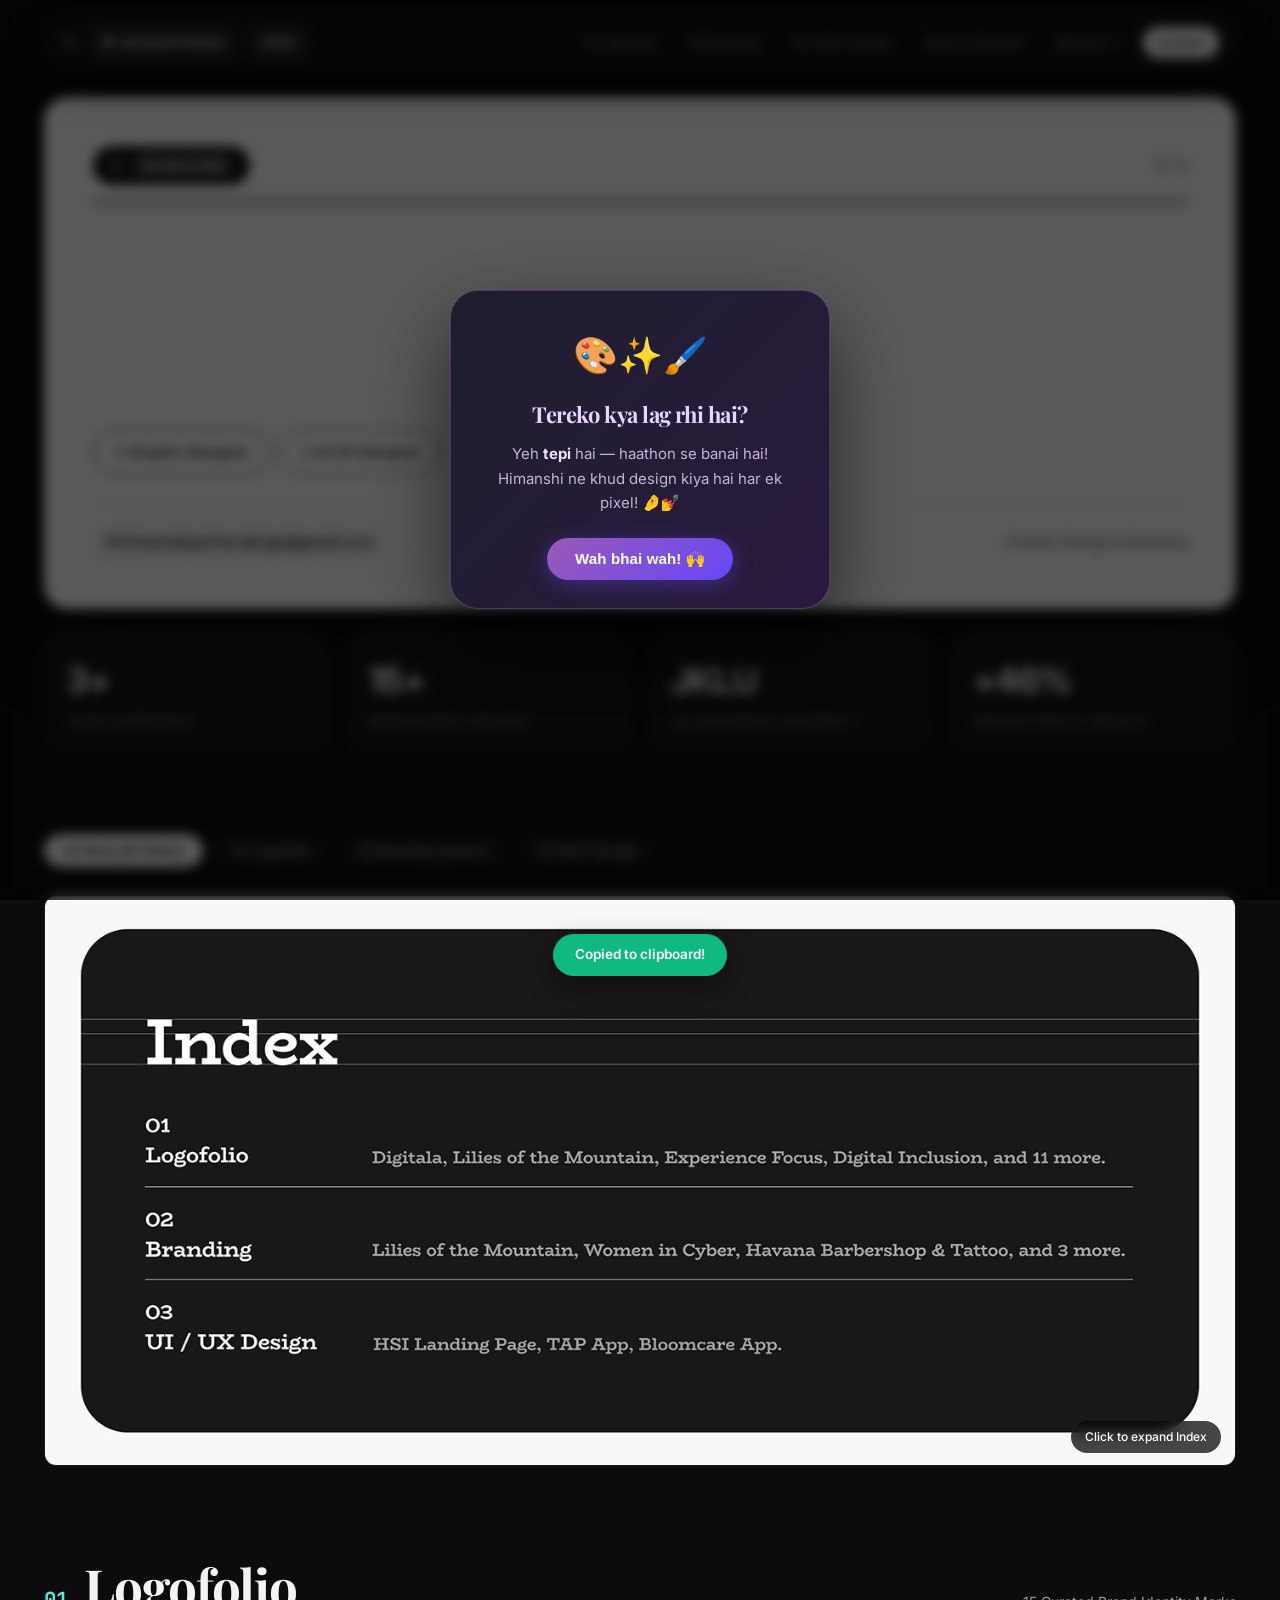
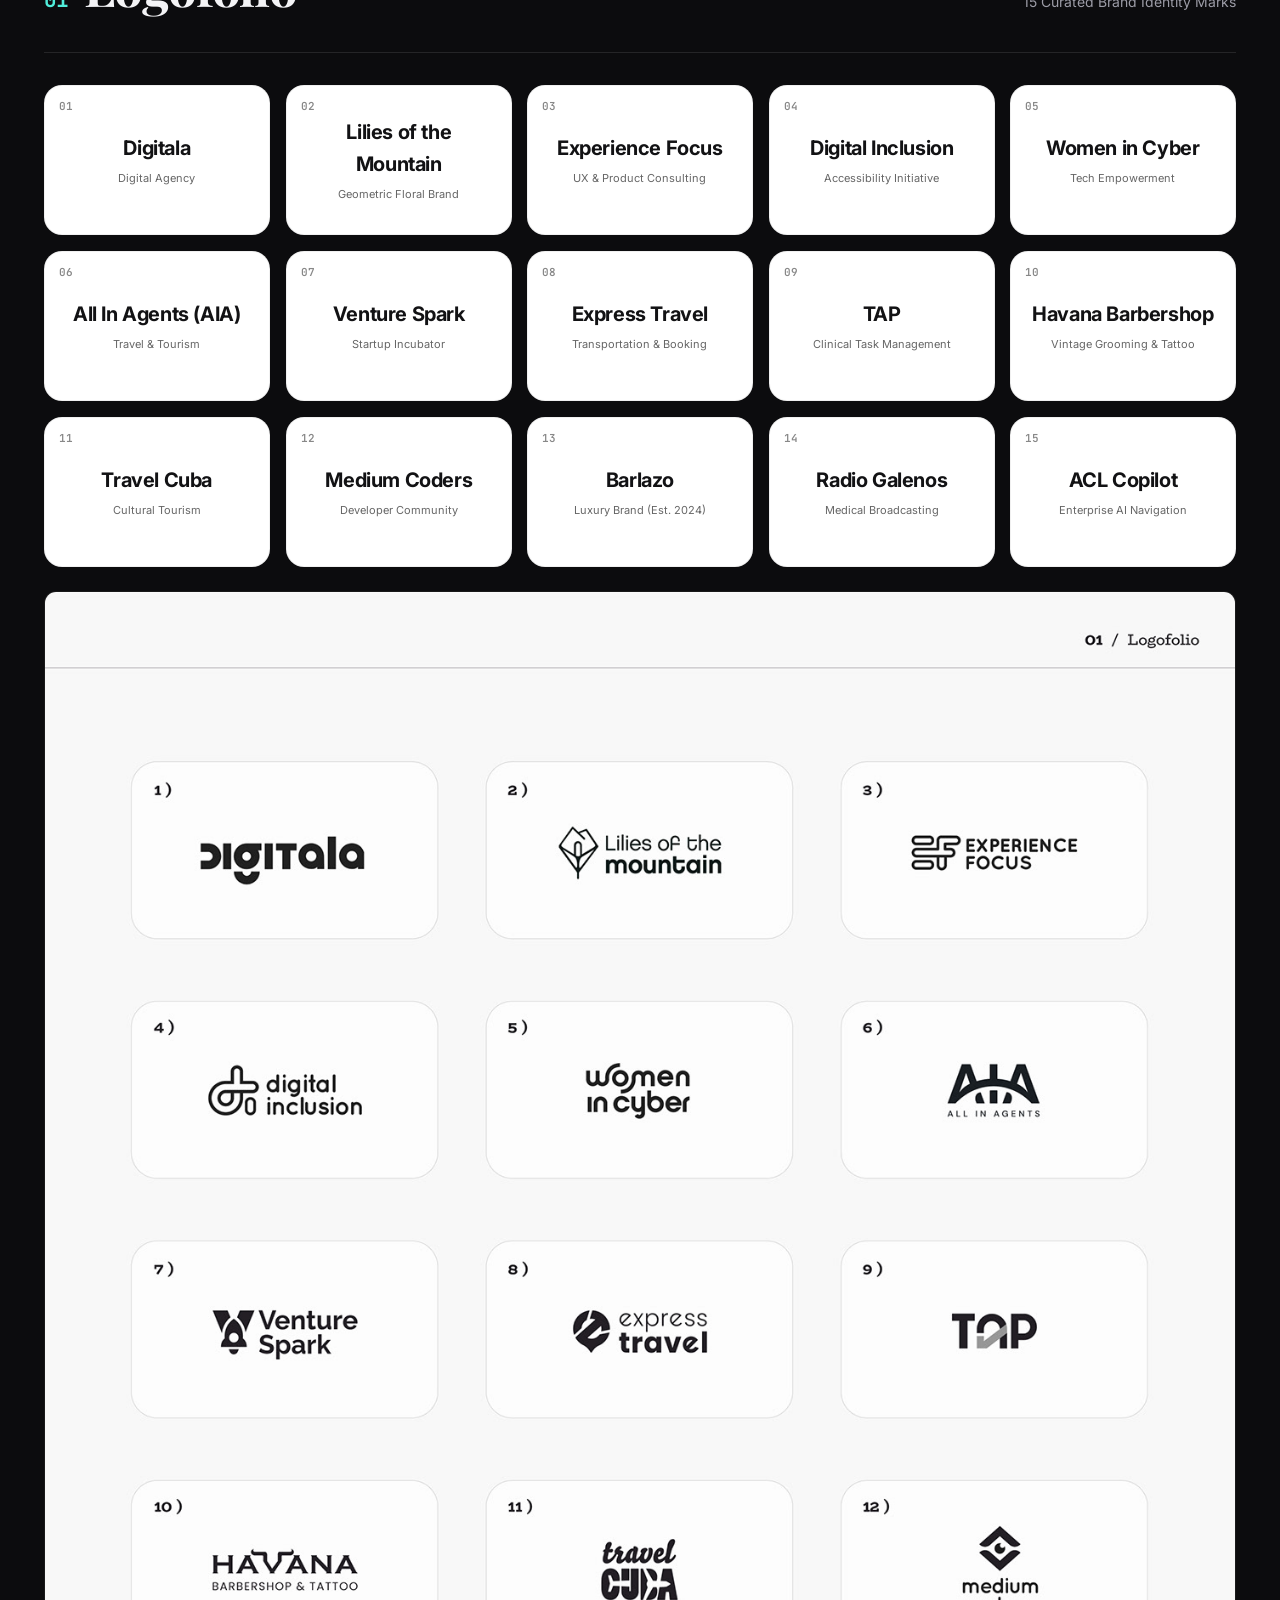
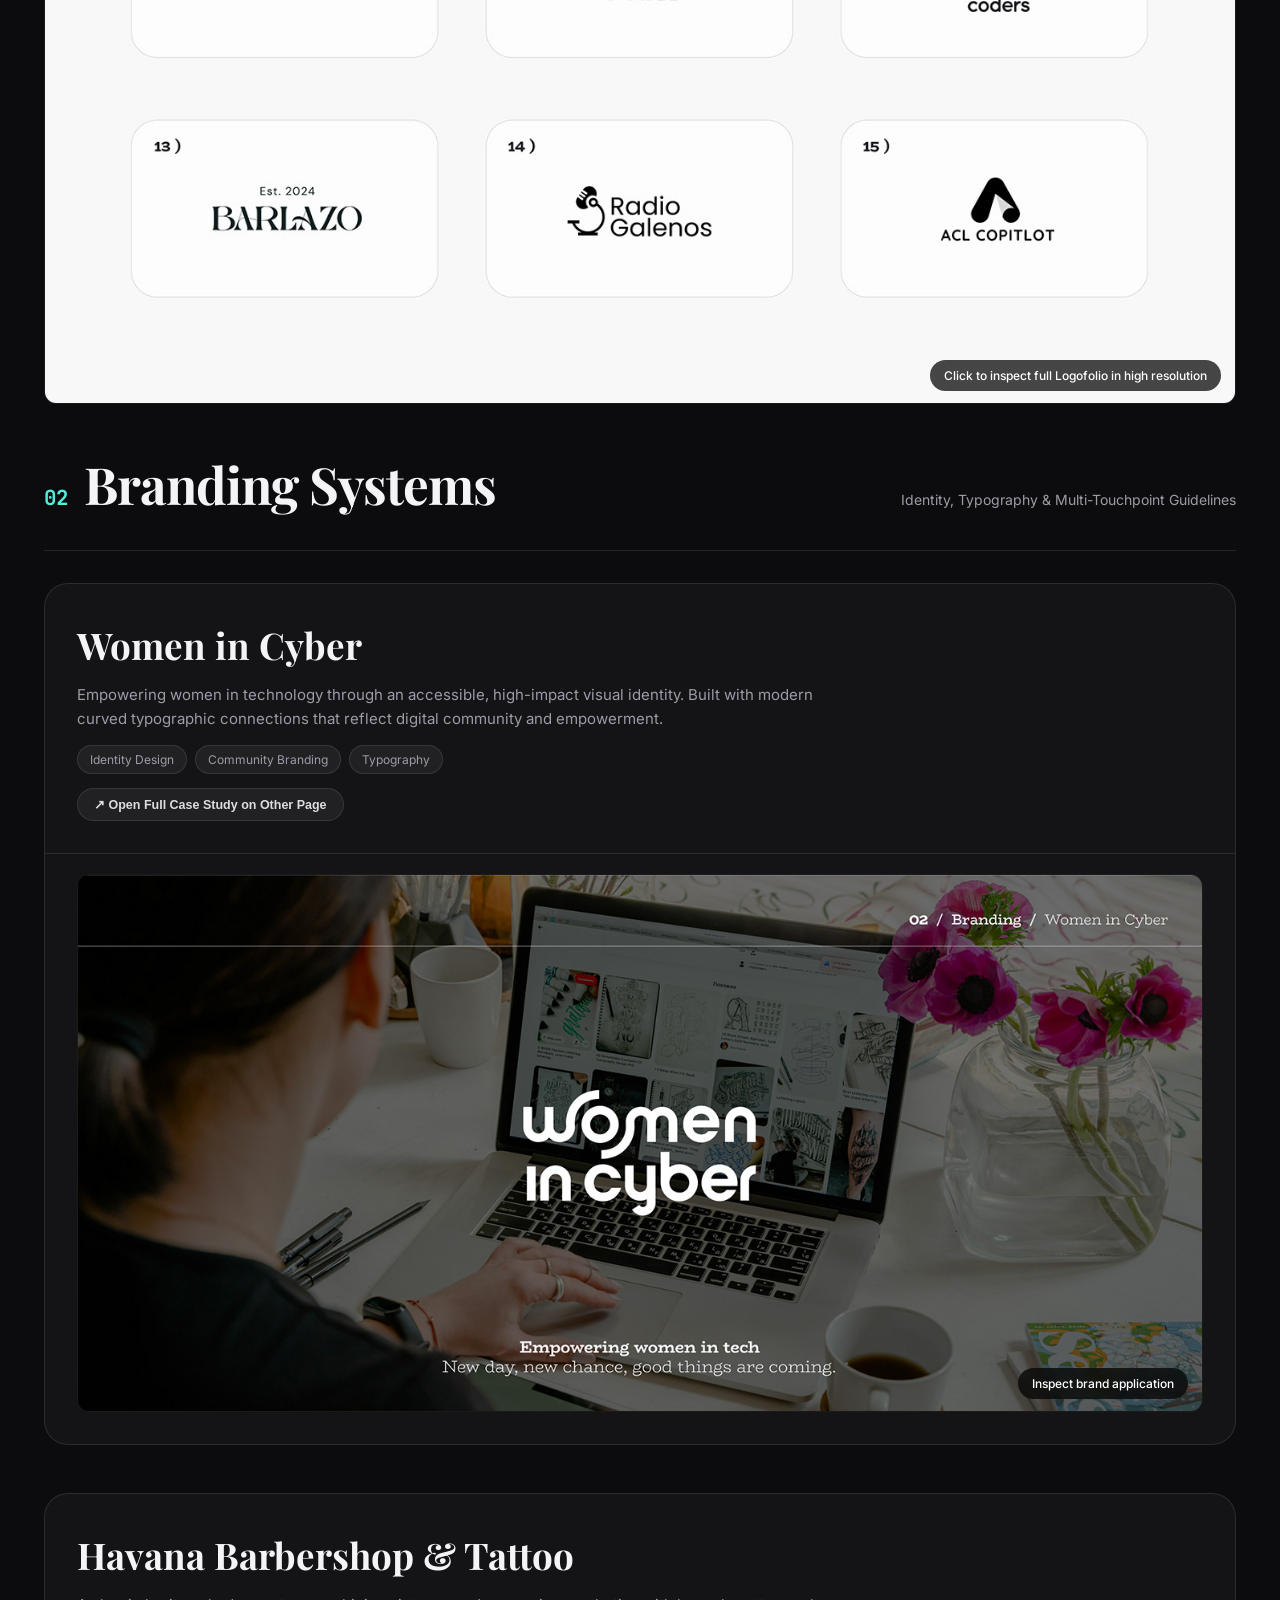
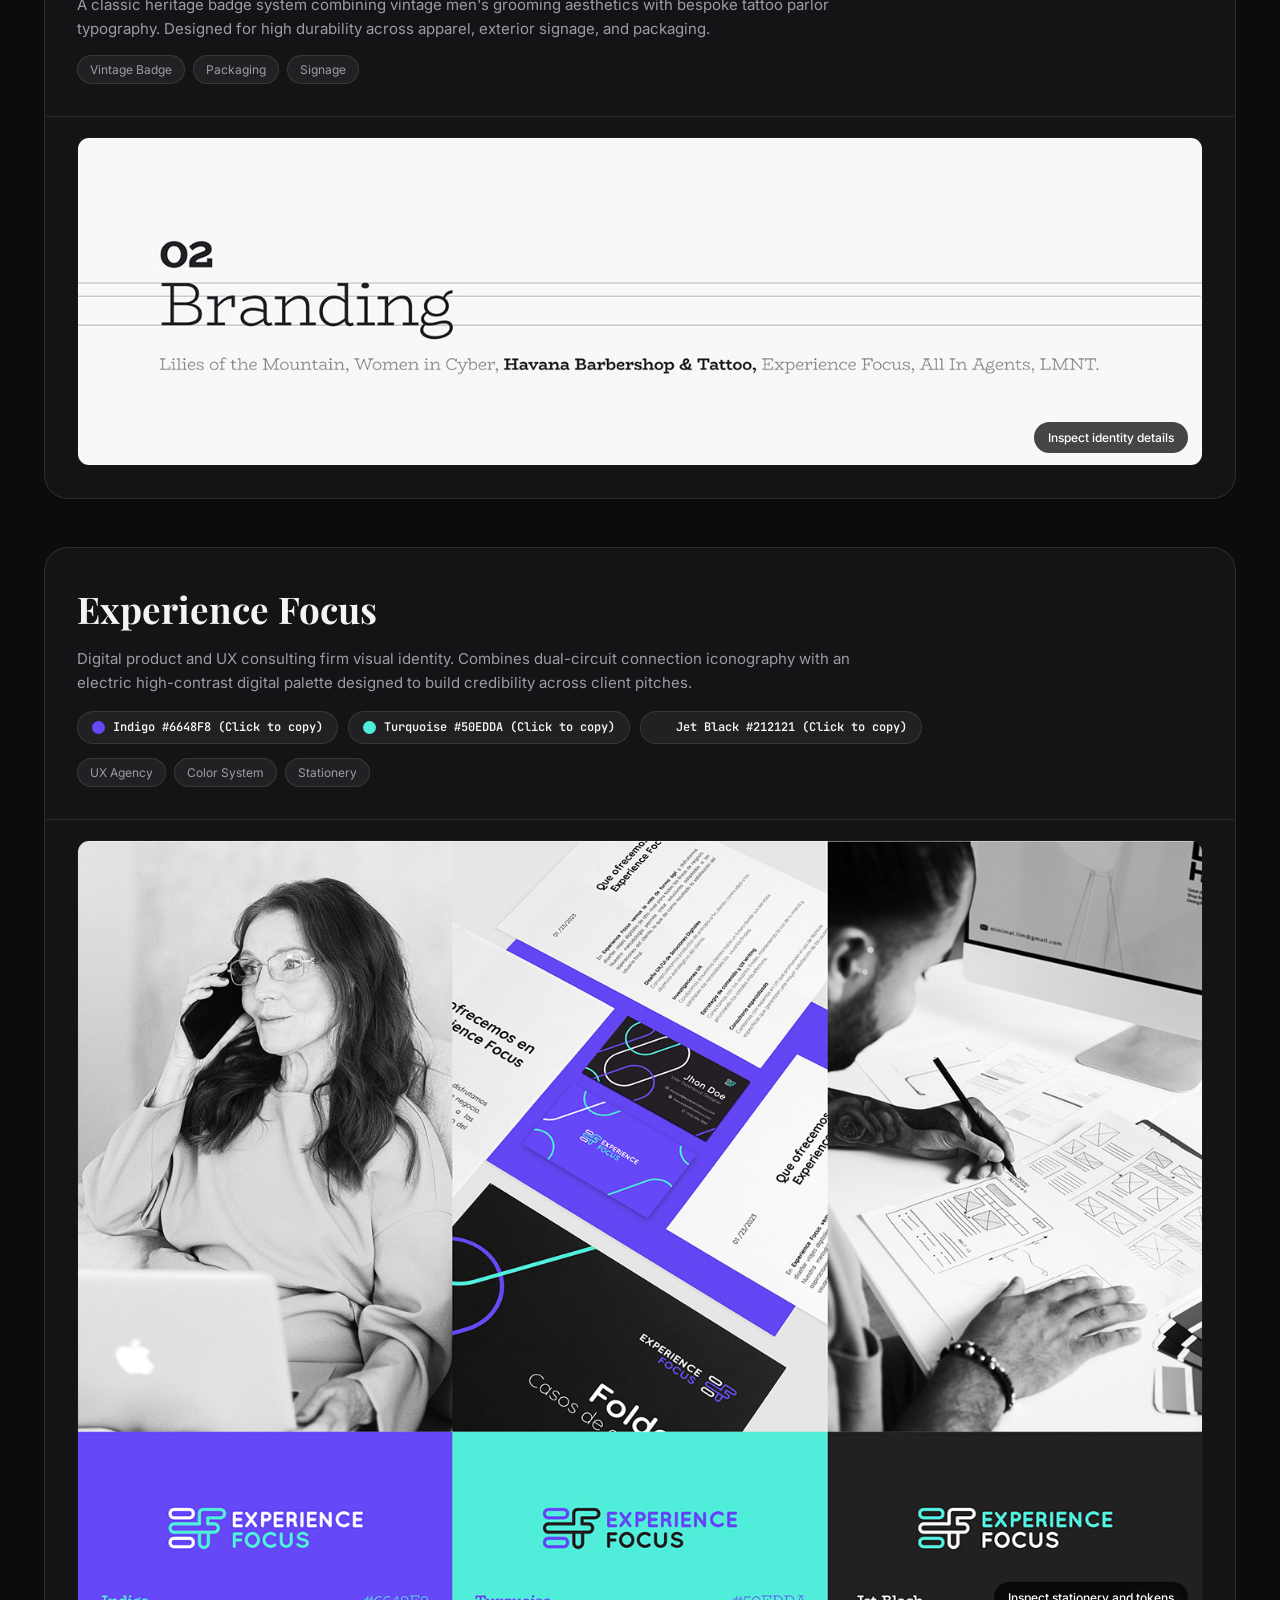
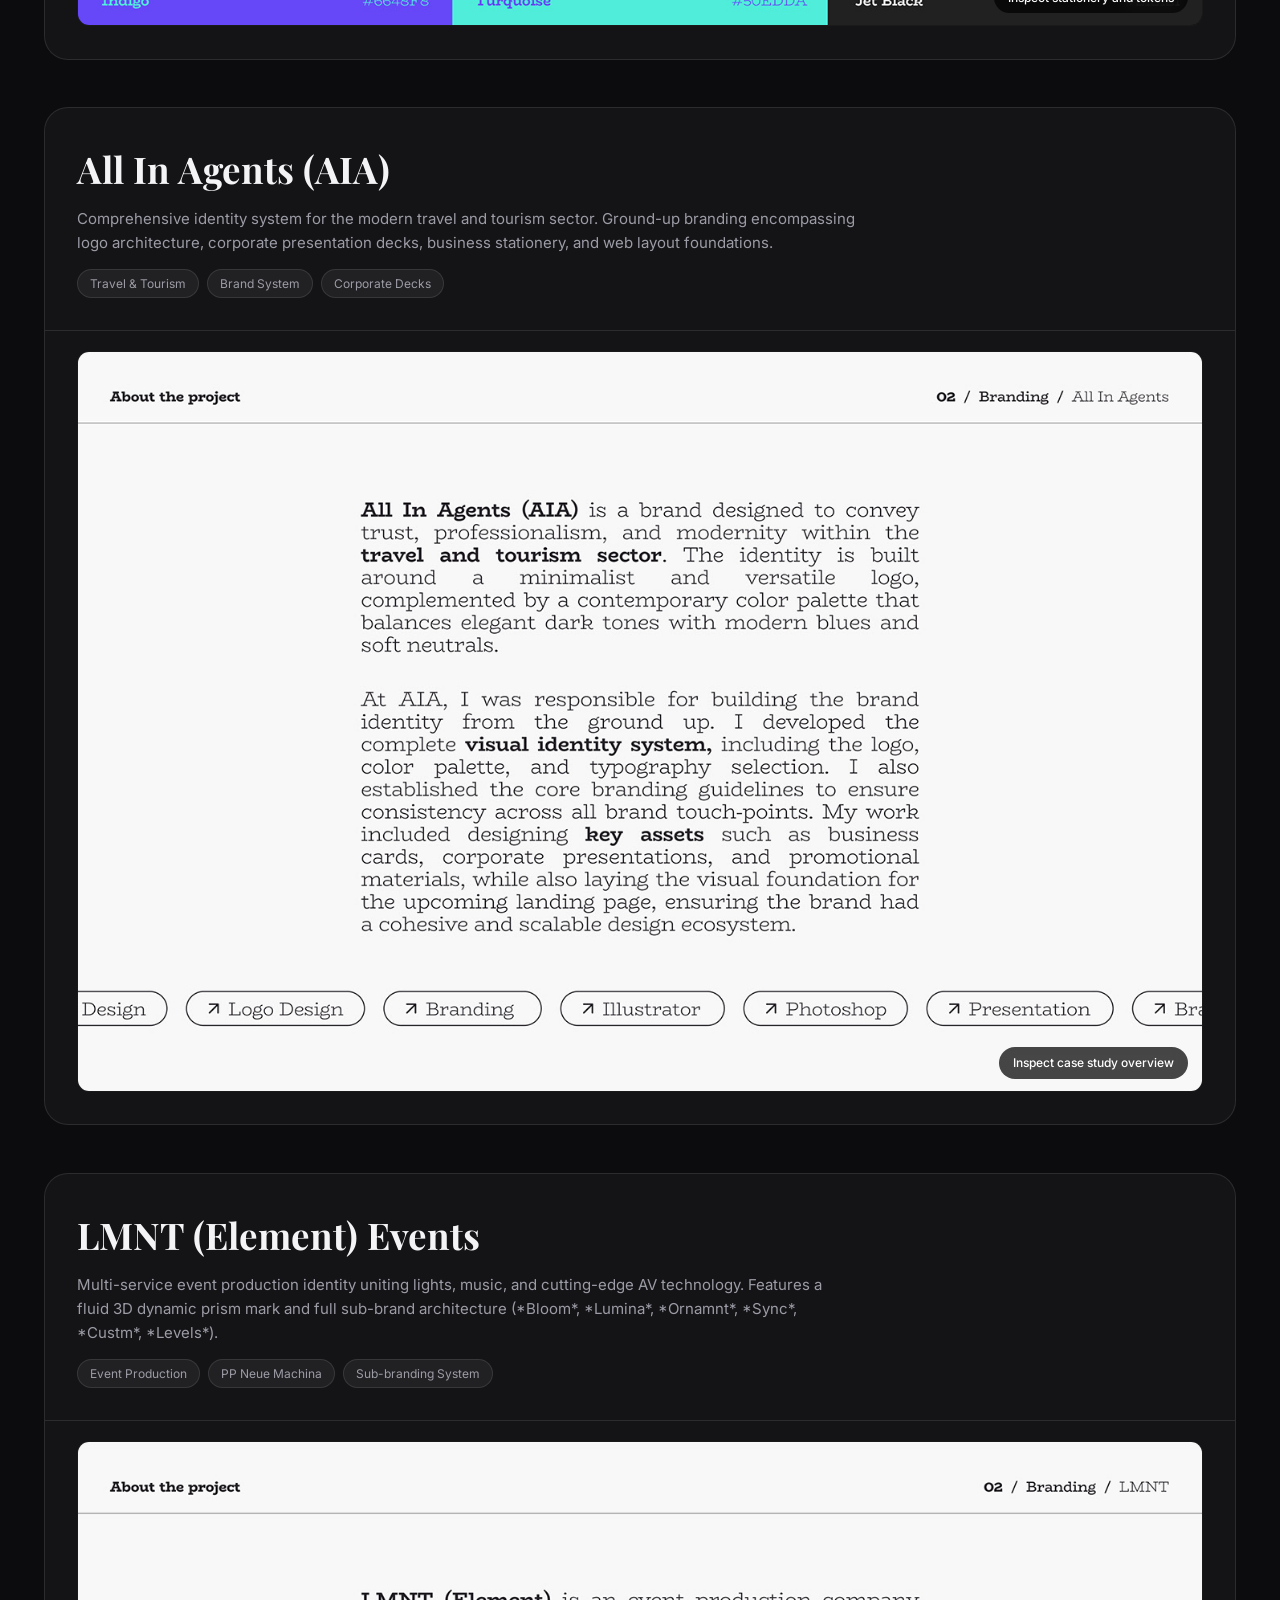
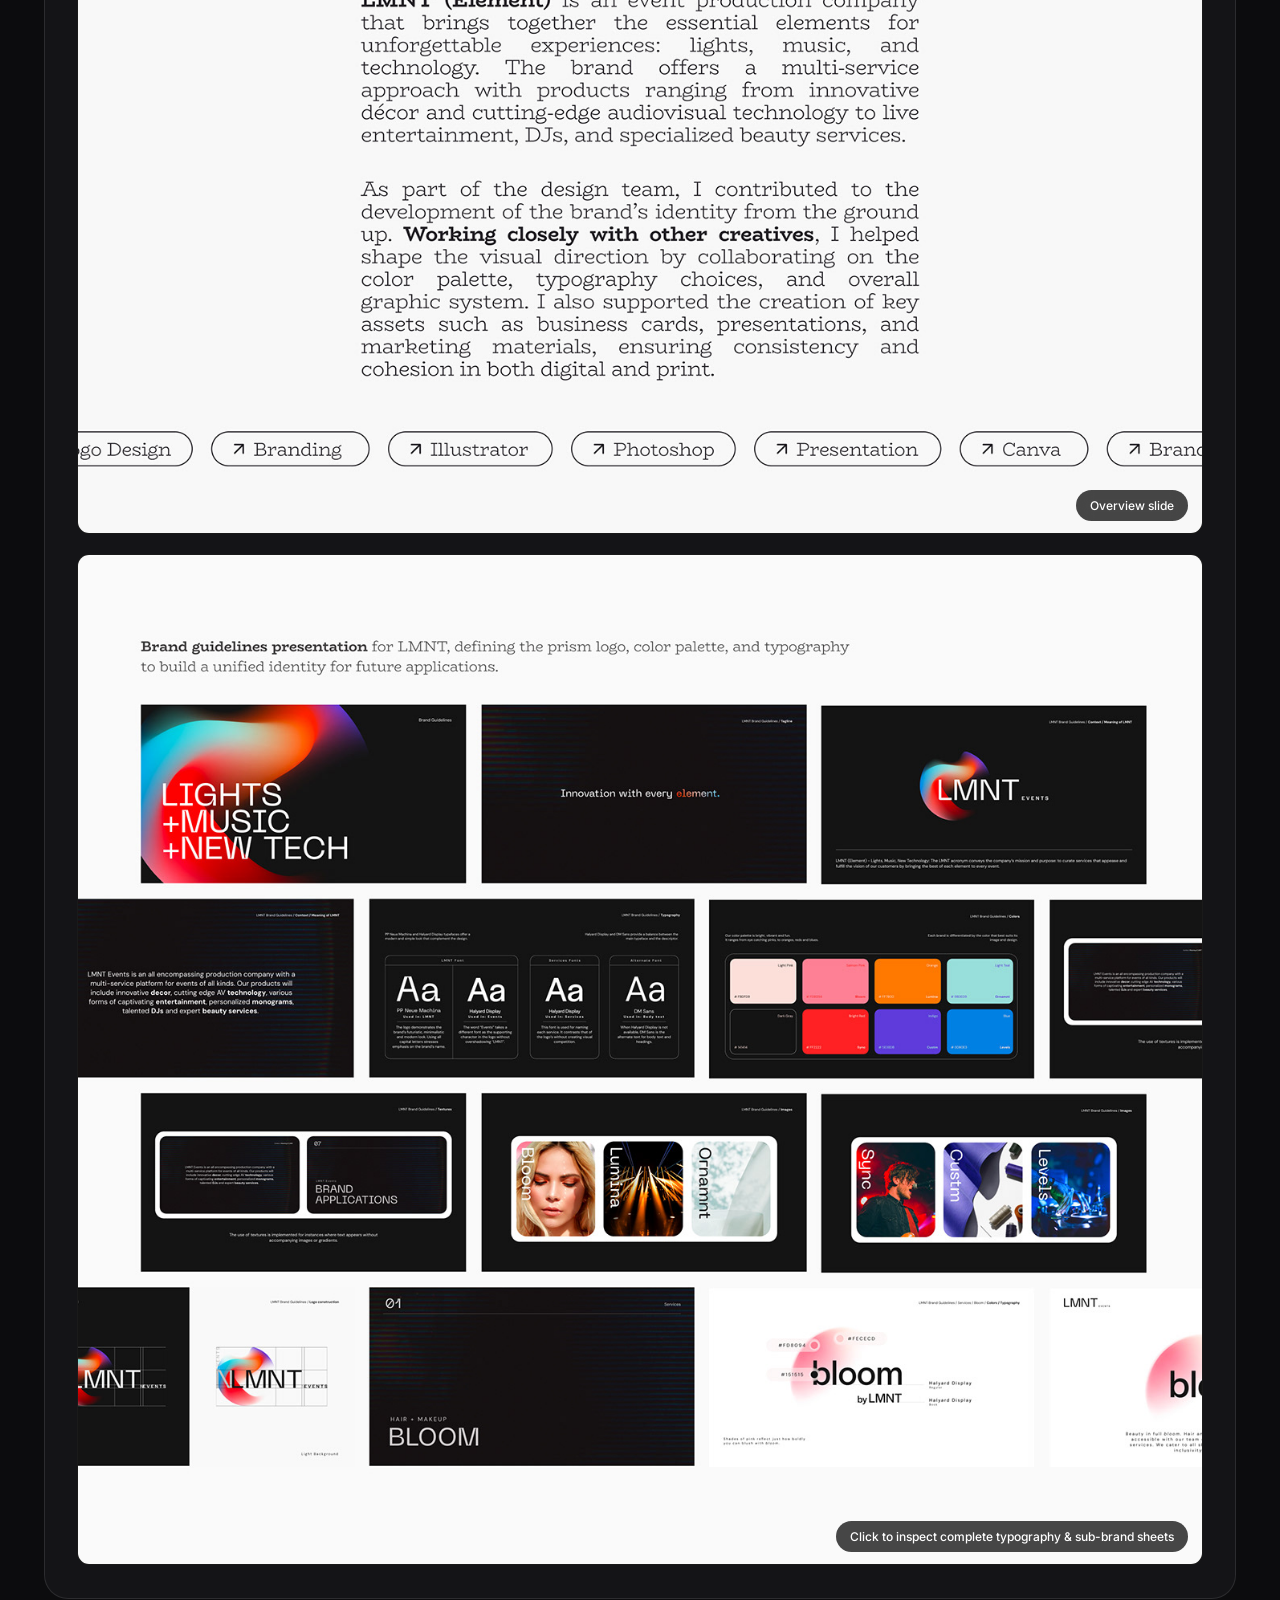
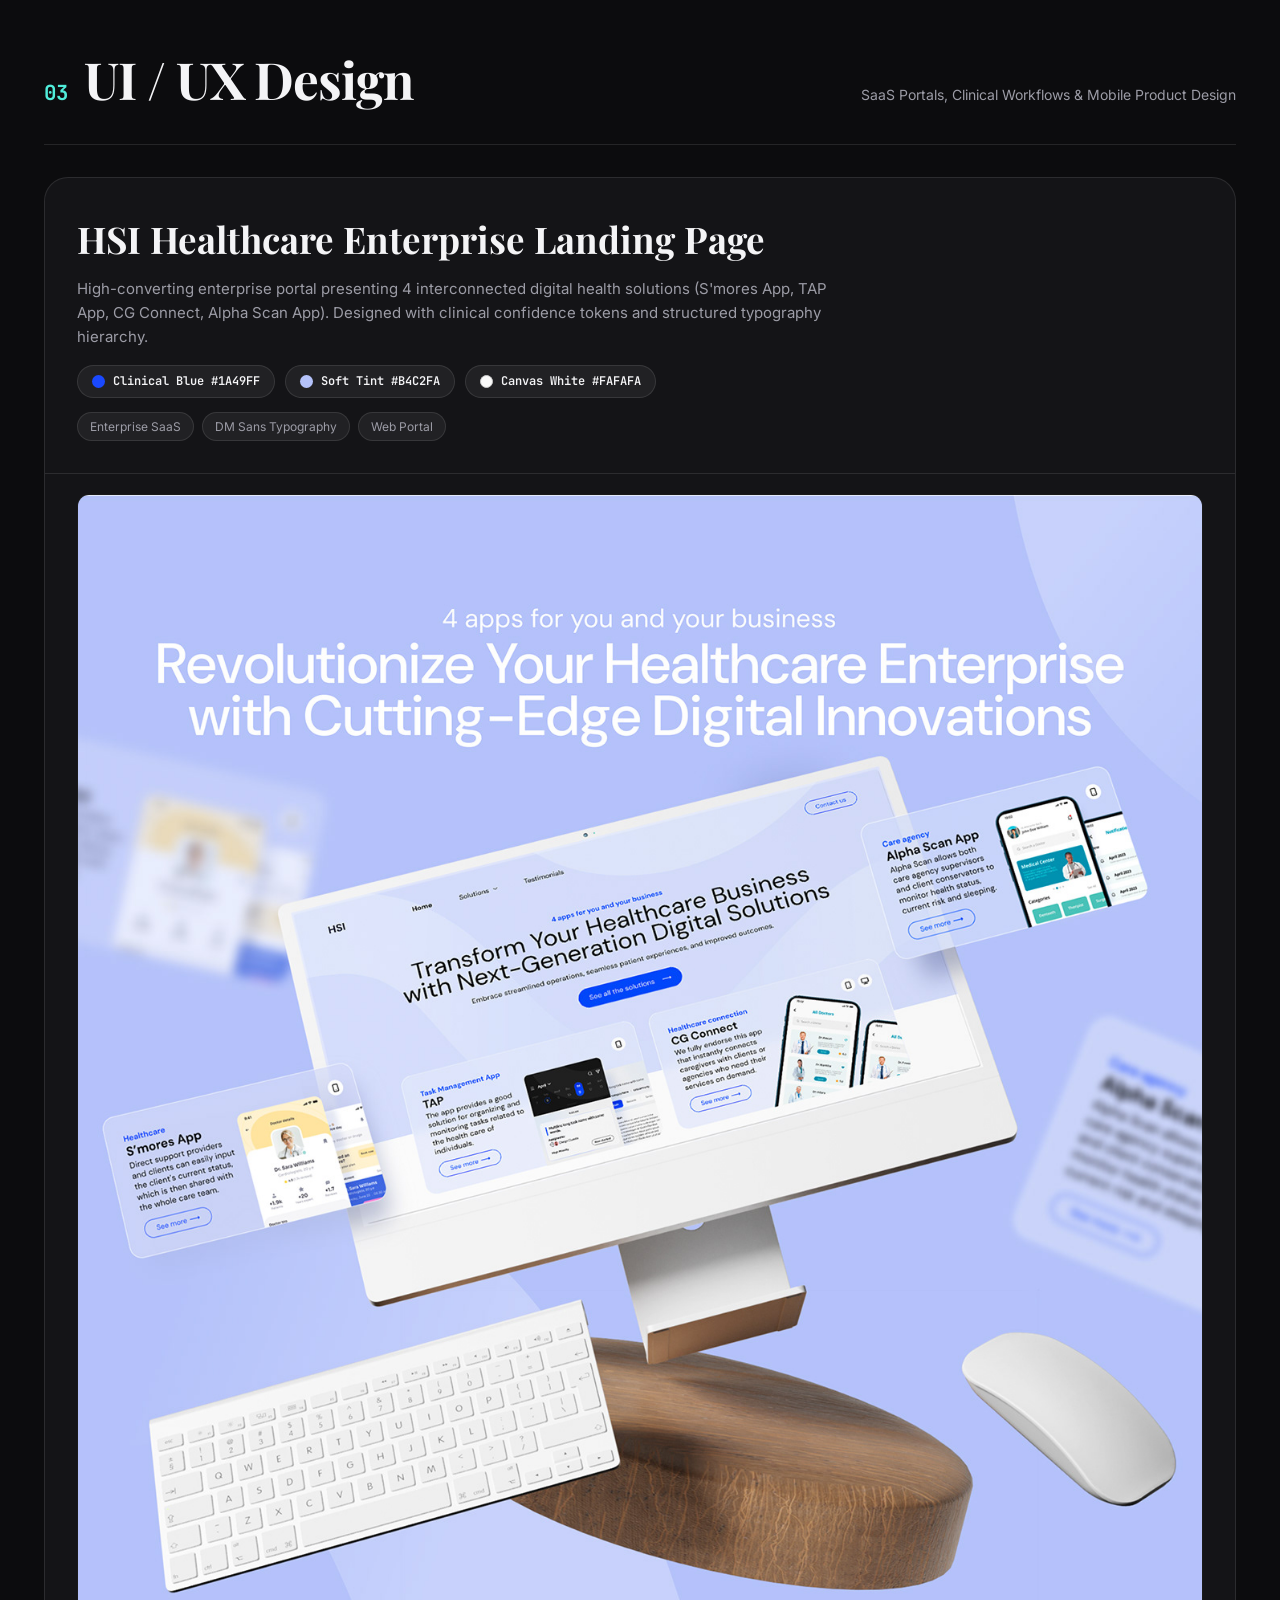
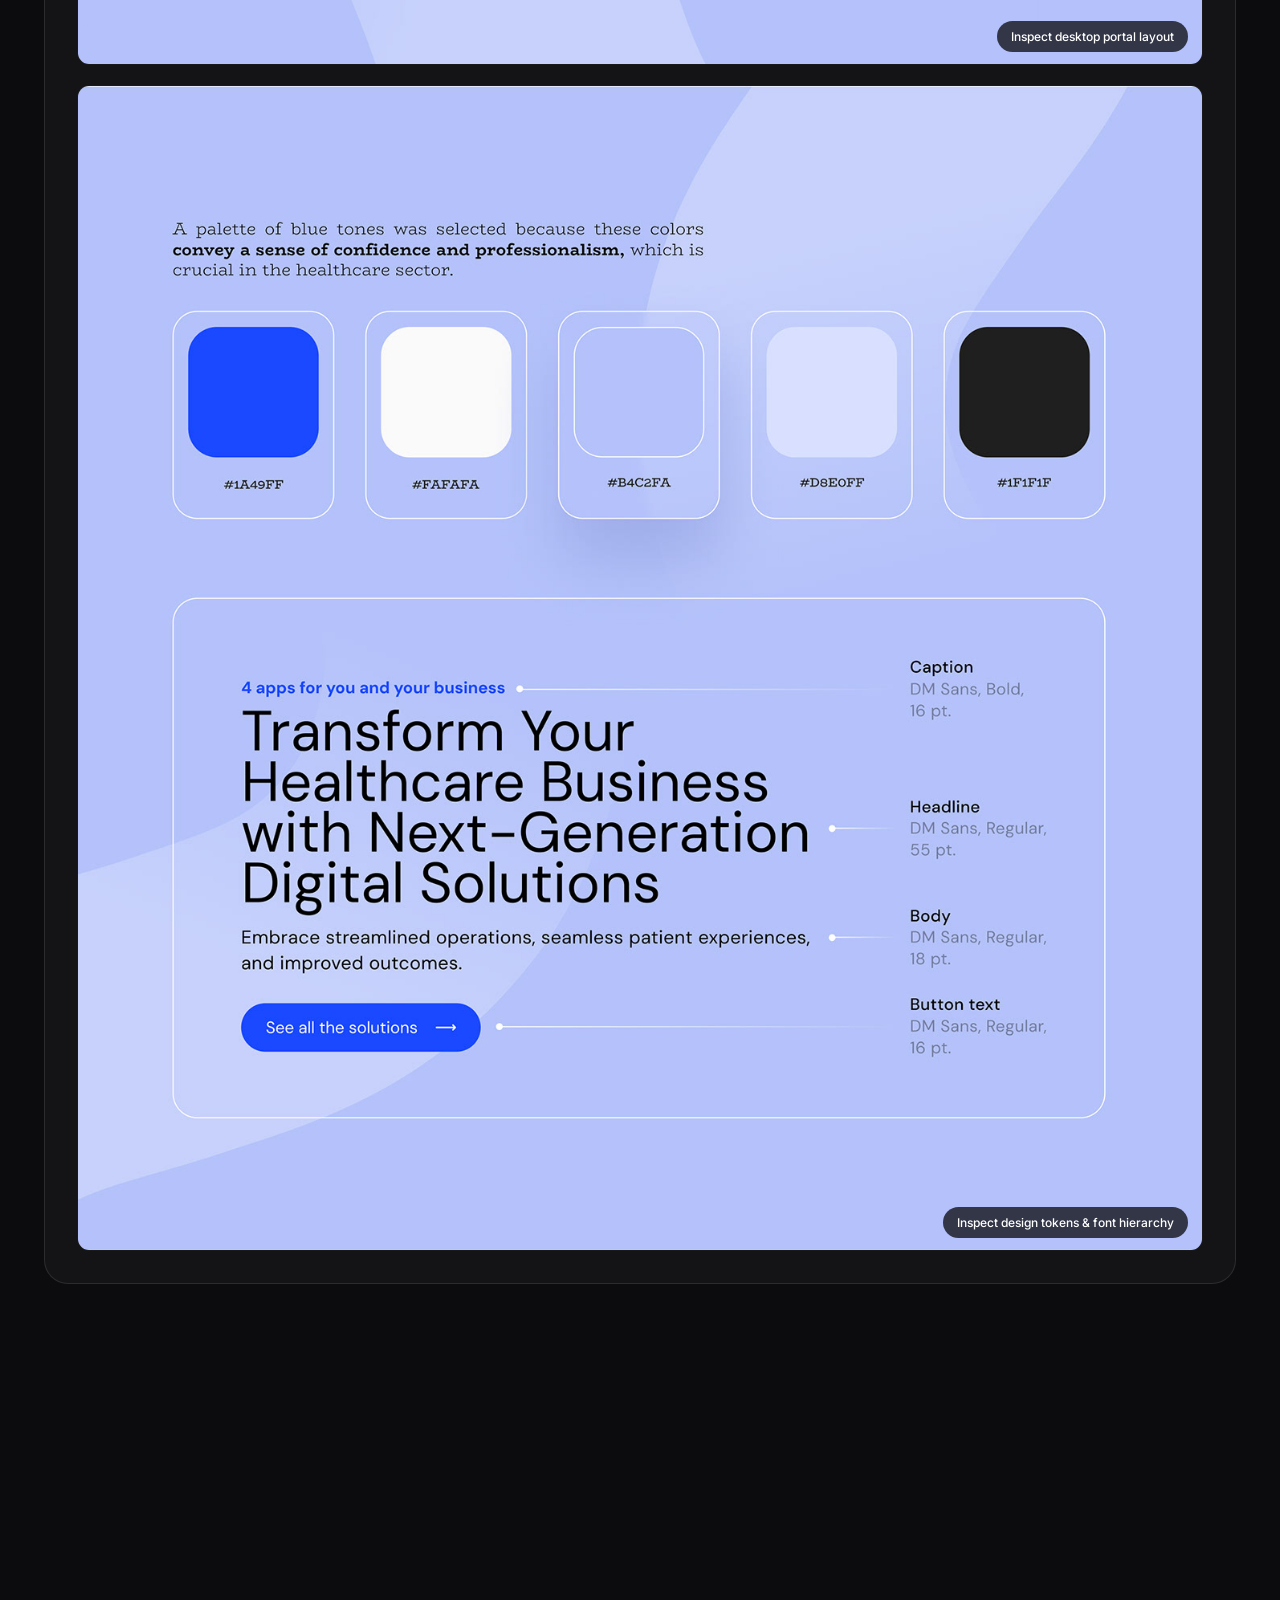
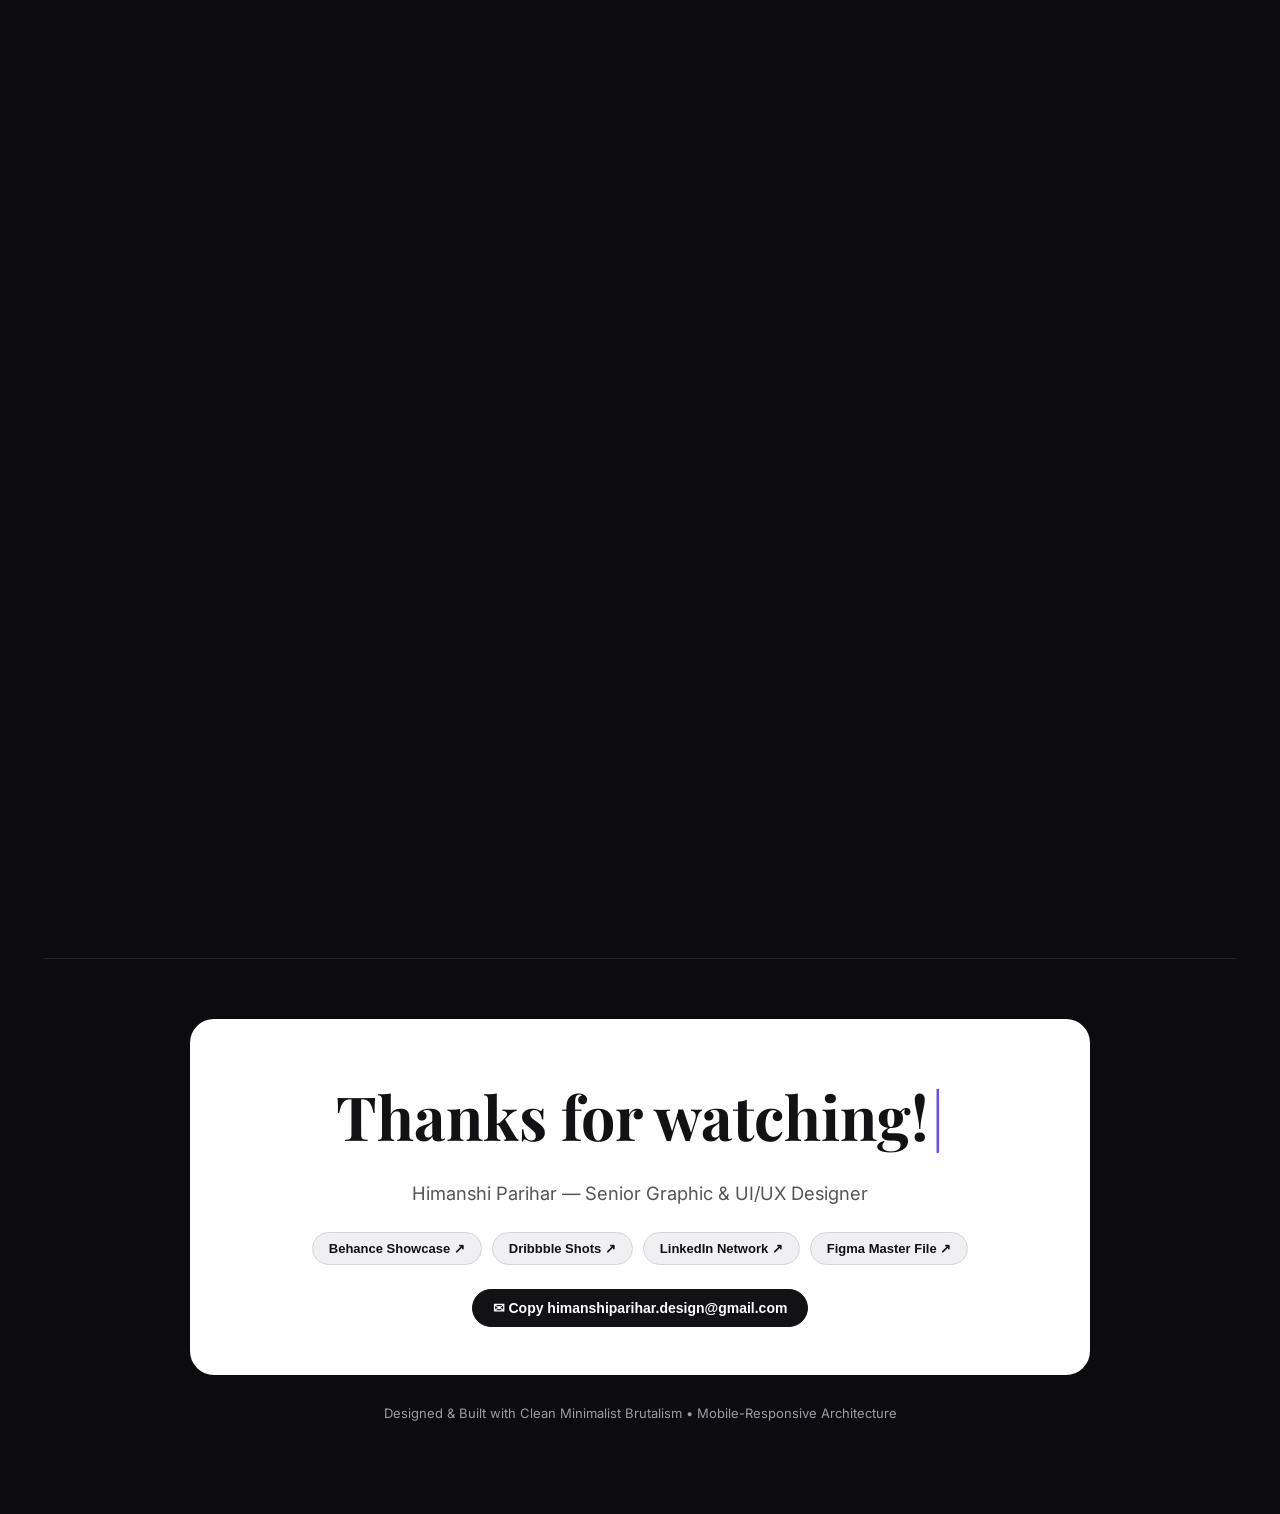
==== commit 5abd0008: "fix: replace ISDi with JK Lakshmipat University (JKLU) and update experience to 3 years" ====
--- a/index.html
+++ b/index.html
@@ -80,7 +80,7 @@
       <!-- Quick Metrics Bar -->
       <div class="metrics-row">
         <div class="metric-box">
-          <span class="metric-num">6+</span>
+          <span class="metric-num">3+</span>
           <span class="metric-label">Years Experience</span>
         </div>
         <div class="metric-box">
@@ -88,8 +88,8 @@
           <span class="metric-label">Brand Marks Created</span>
         </div>
         <div class="metric-box">
-          <span class="metric-num">ISDi</span>
-          <span class="metric-label">Bachelor's Degree in Design</span>
+          <span class="metric-num">JKLU</span>
+          <span class="metric-label">JK Lakshmipat University</span>
         </div>
         <div class="metric-box">
           <span class="metric-num">+46%</span>
@@ -666,7 +666,7 @@
 
     <div class="resume-bio-grid">
       <p>
-        As a seasoned <strong>Graphic & UI/UX Designer with 6 years of professional experience</strong>, I hold a <strong>Bachelor's Degree from the Higher Institute of Design (ISDi)</strong>.
+        As a seasoned <strong>Graphic & UI/UX Designer with 3 years of professional experience</strong>, I hold a <strong>Bachelor's Degree from JK Lakshmipat University (JKLU)</strong>.
       </p>
       <p>
         Throughout my career, I have successfully <strong>worked on a diverse range of projects</strong>, showcasing my ability to seamlessly adapt to the unique requirements of each client.
@@ -731,9 +731,9 @@
     <h3 class="resume-section-heading">Education</h3>
     <div class="exp-item">
       <div class="exp-role-company">
-        <span>Higher Institute of Design (ISDi)</span>
-      </div>
-      <p class="exp-desc">Bachelor's Degree in Graphic Design</p>
+        <span>JK Lakshmipat University (JKLU)</span>
+      </div>
+      <p class="exp-desc">Bachelor's Degree in Design</p>
     </div>
 
     <h3 class="resume-section-heading">Softwares & Tools</h3>
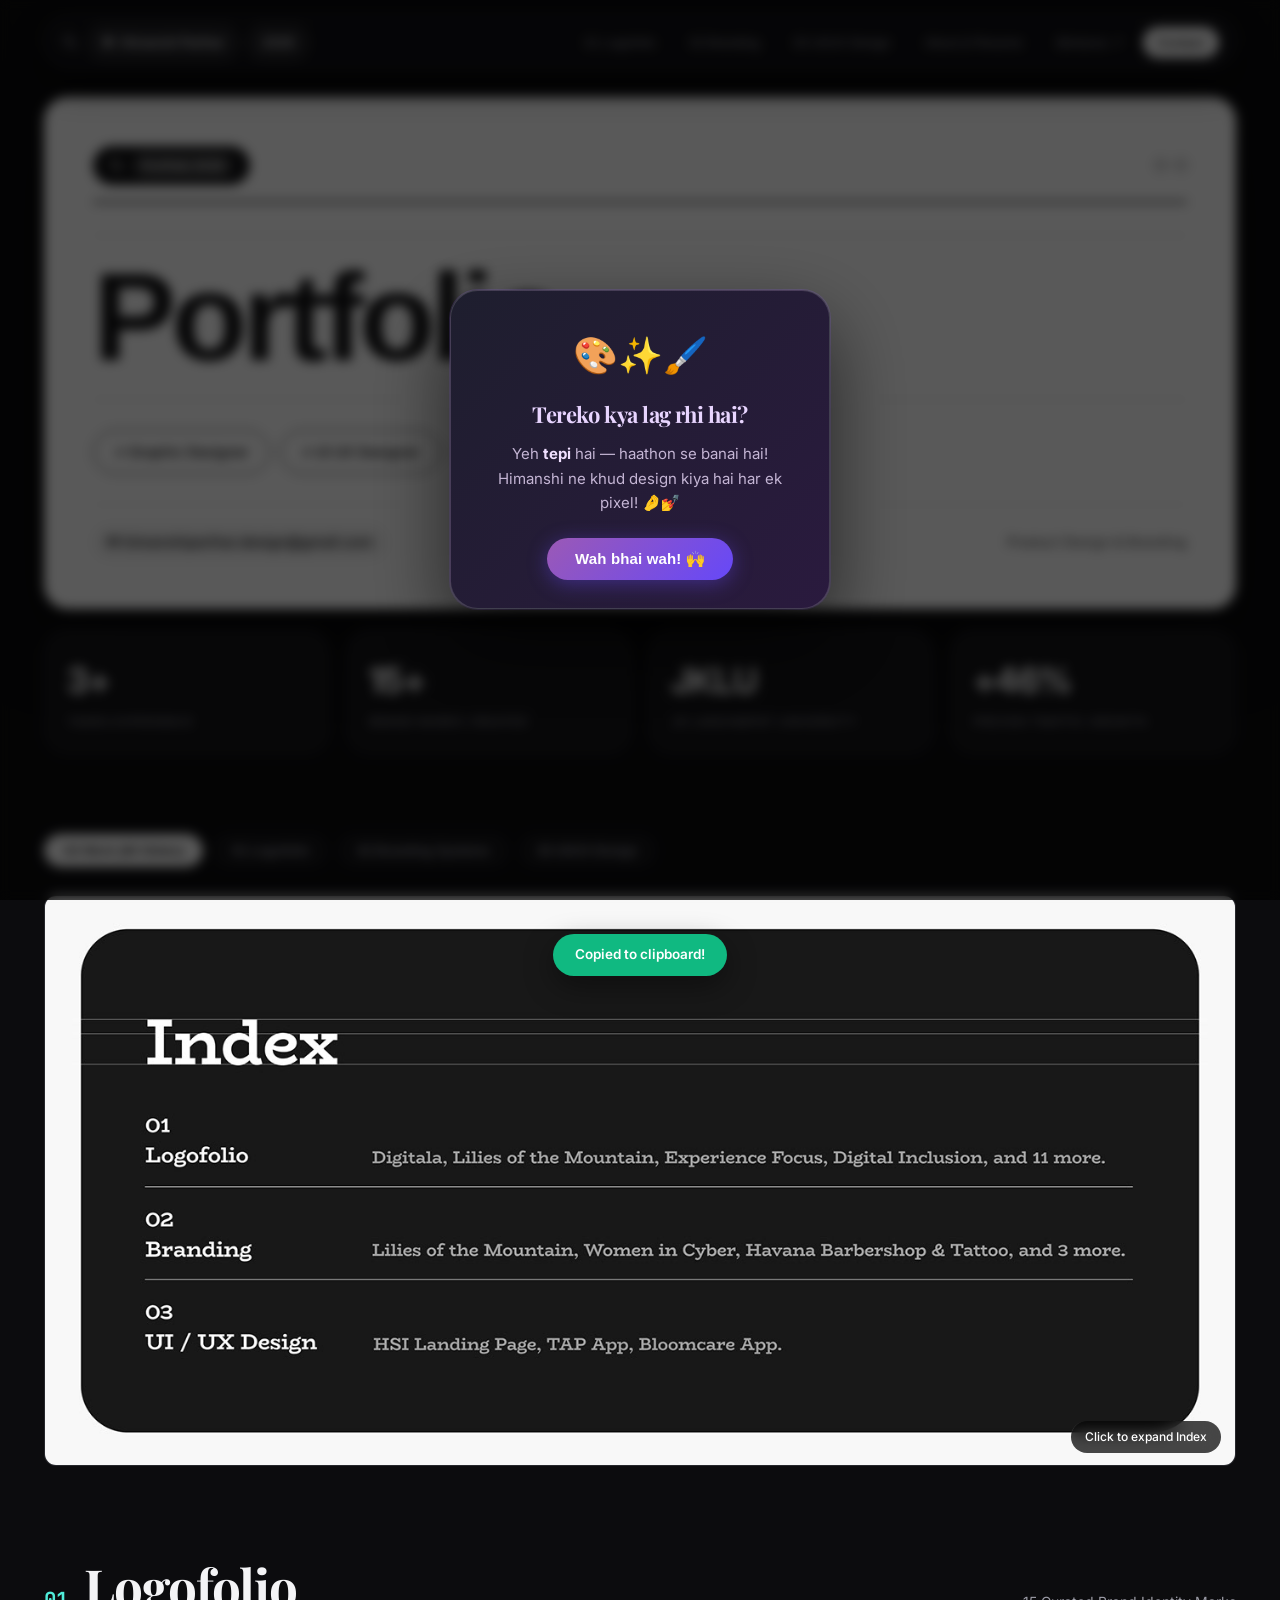
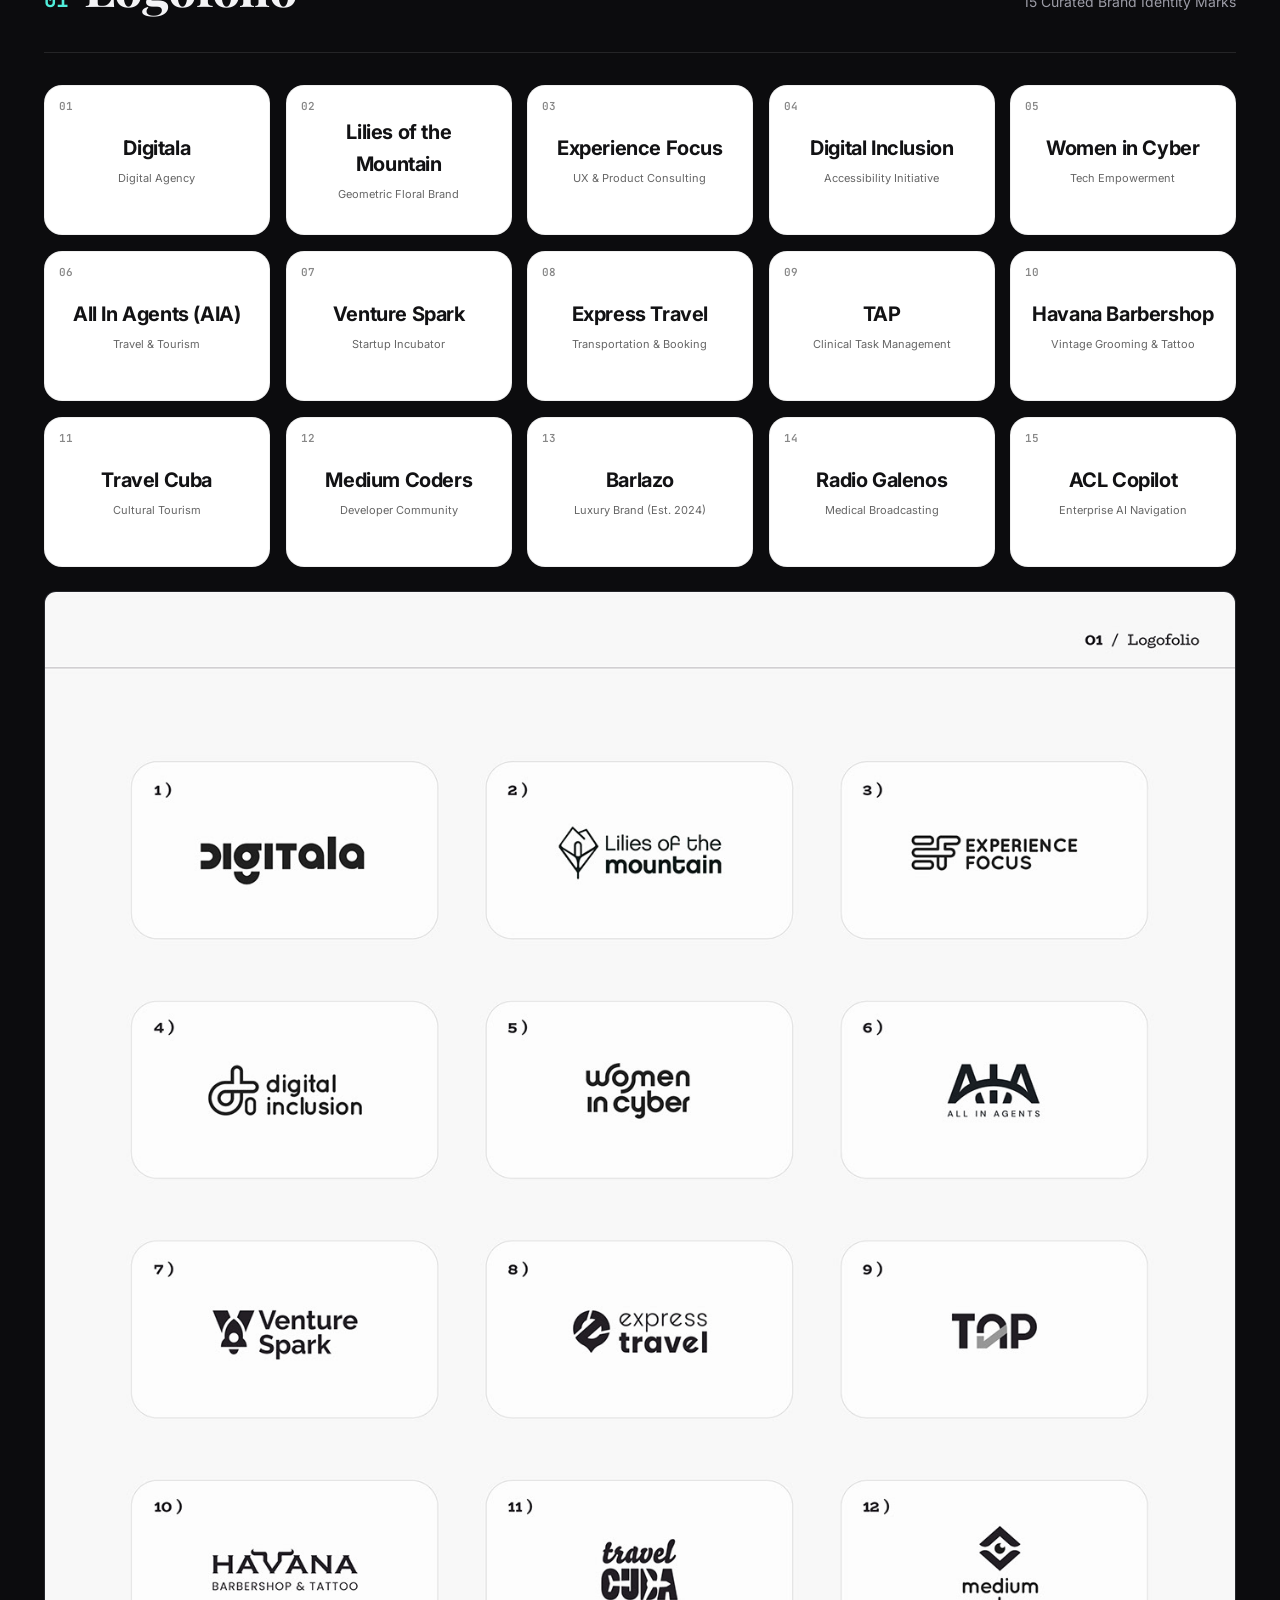
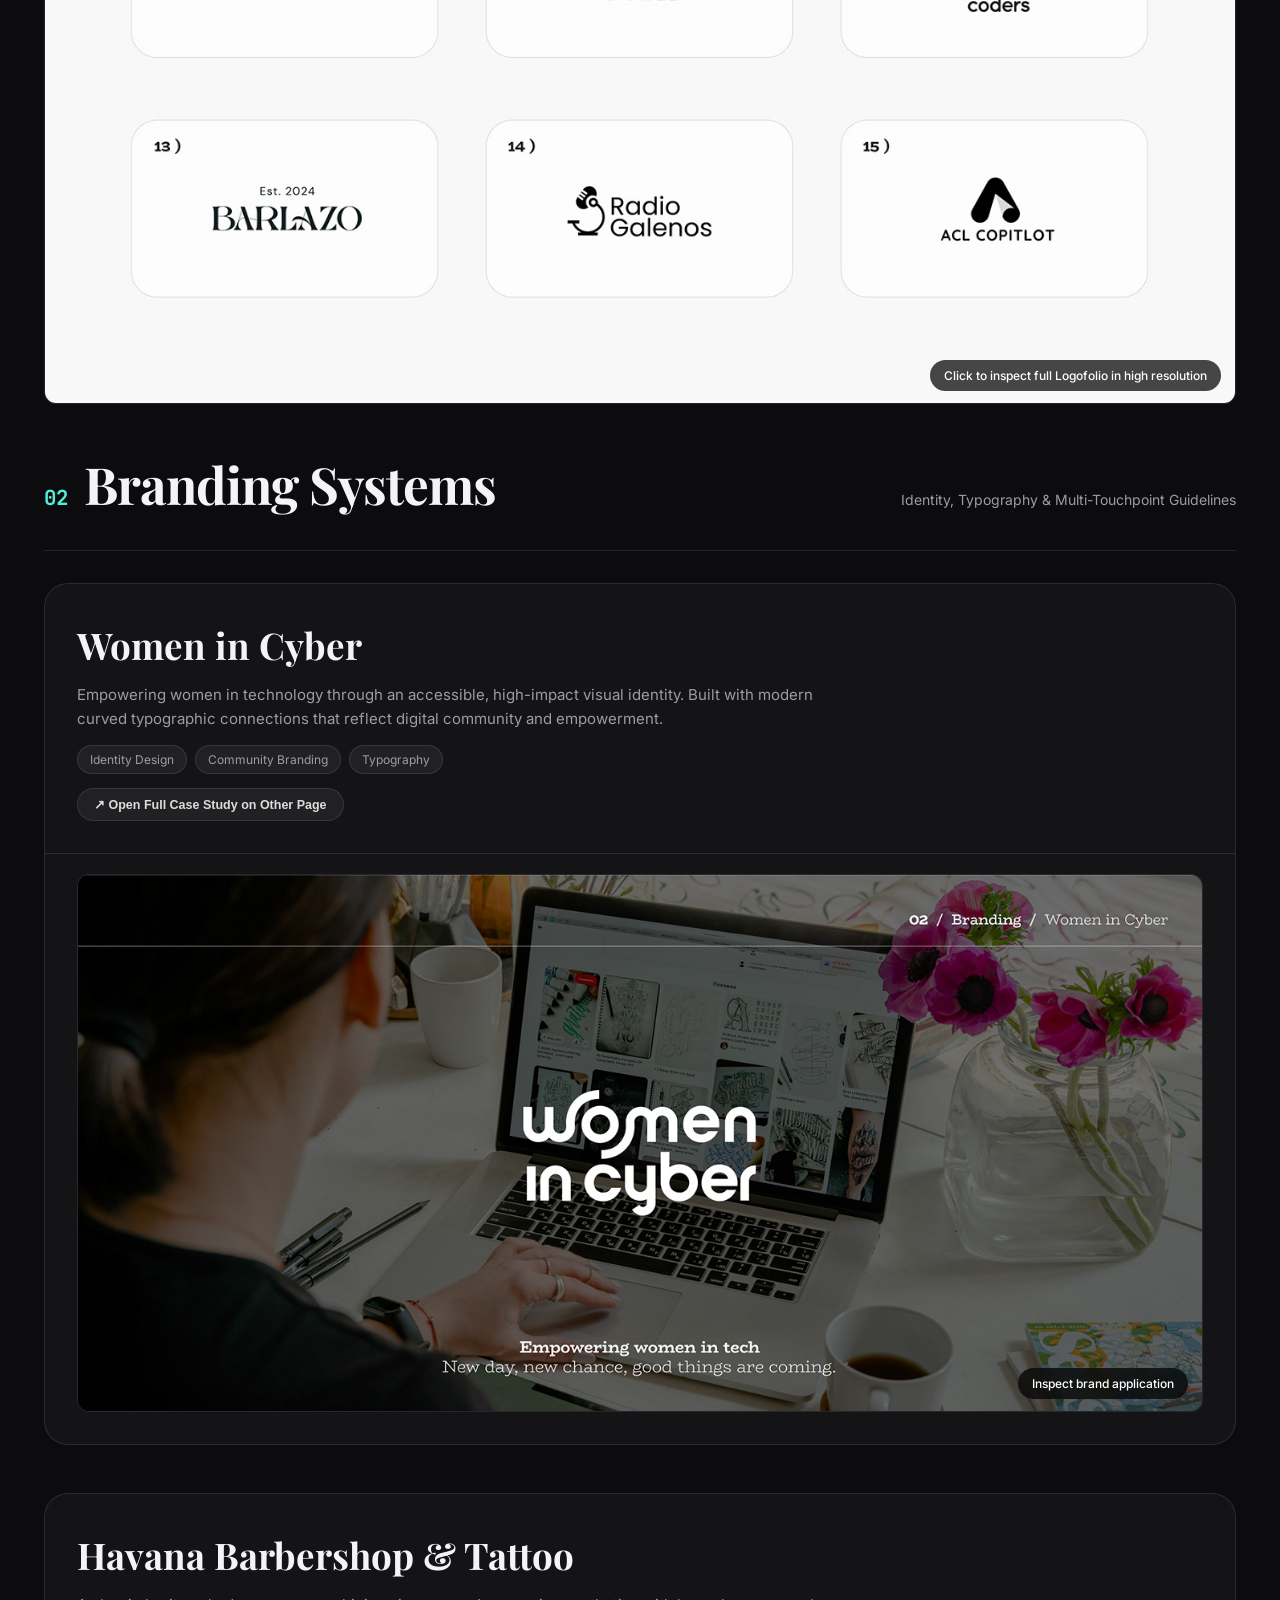
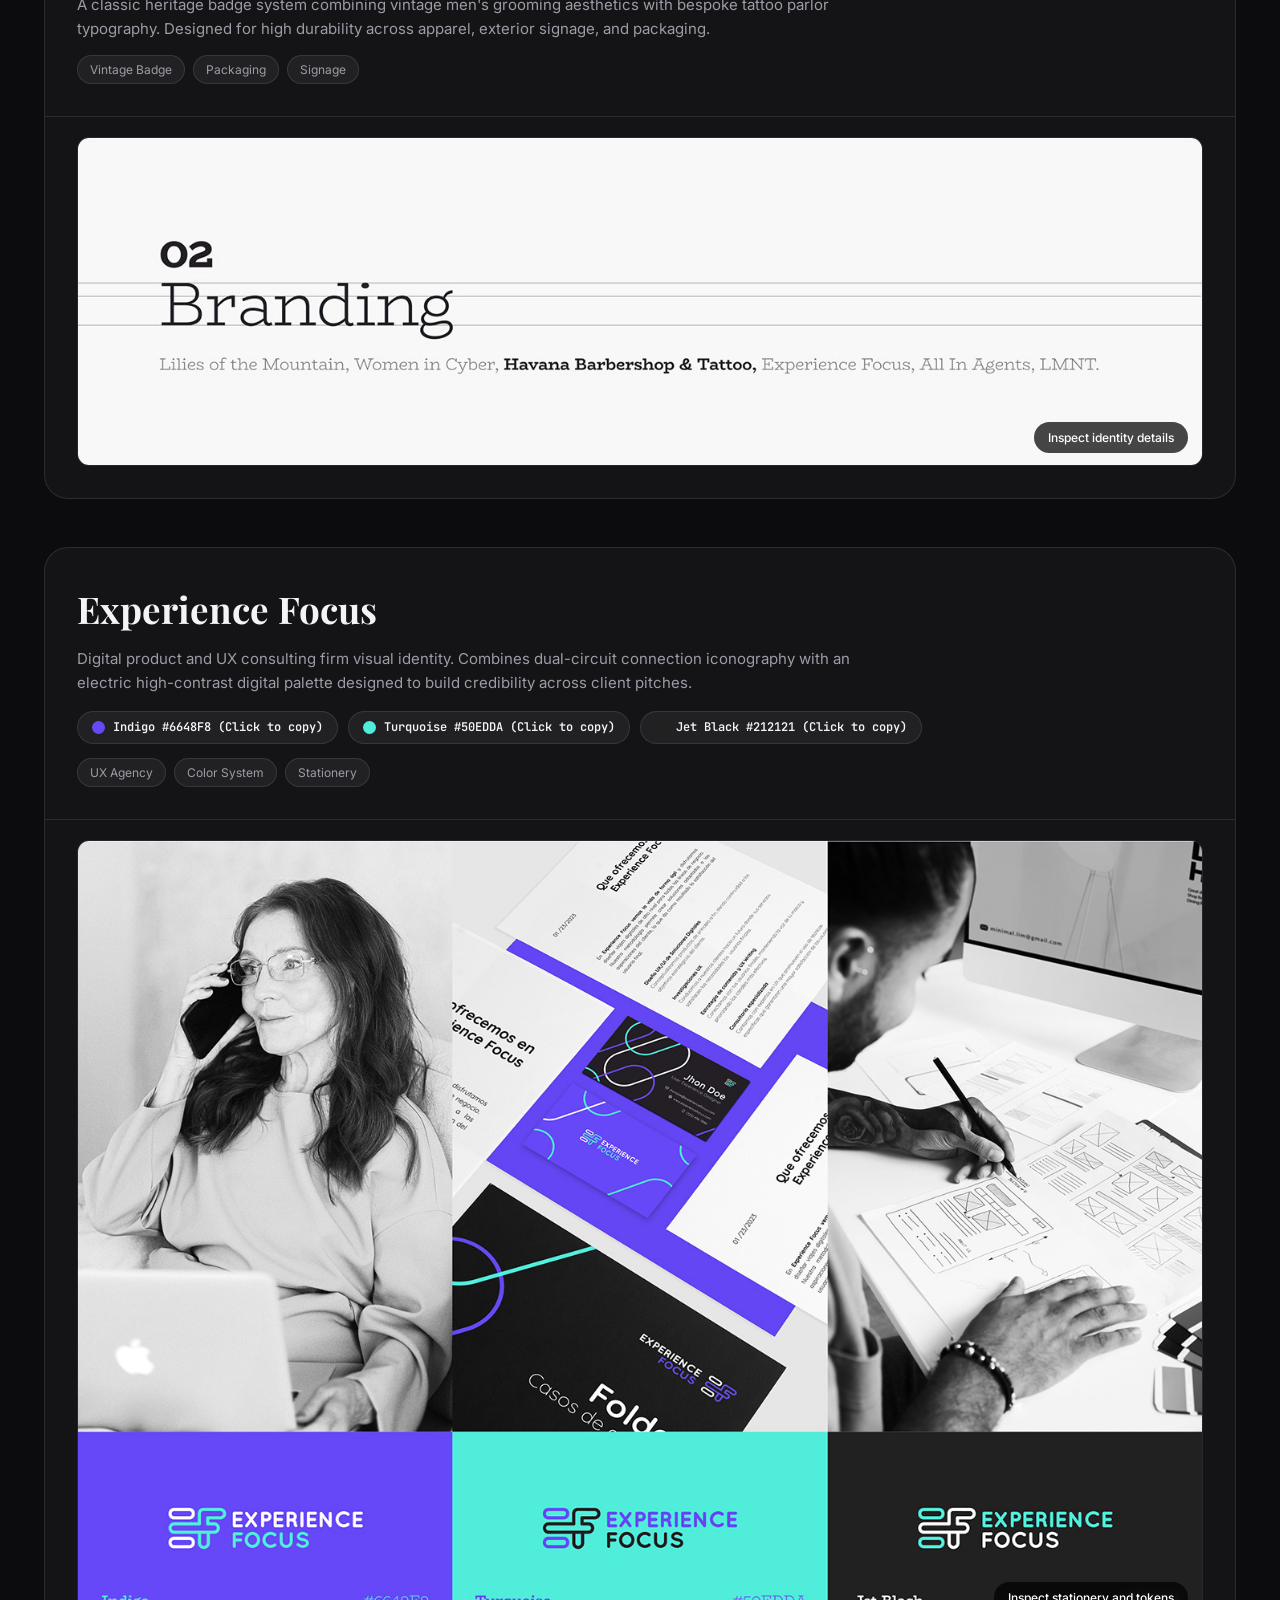
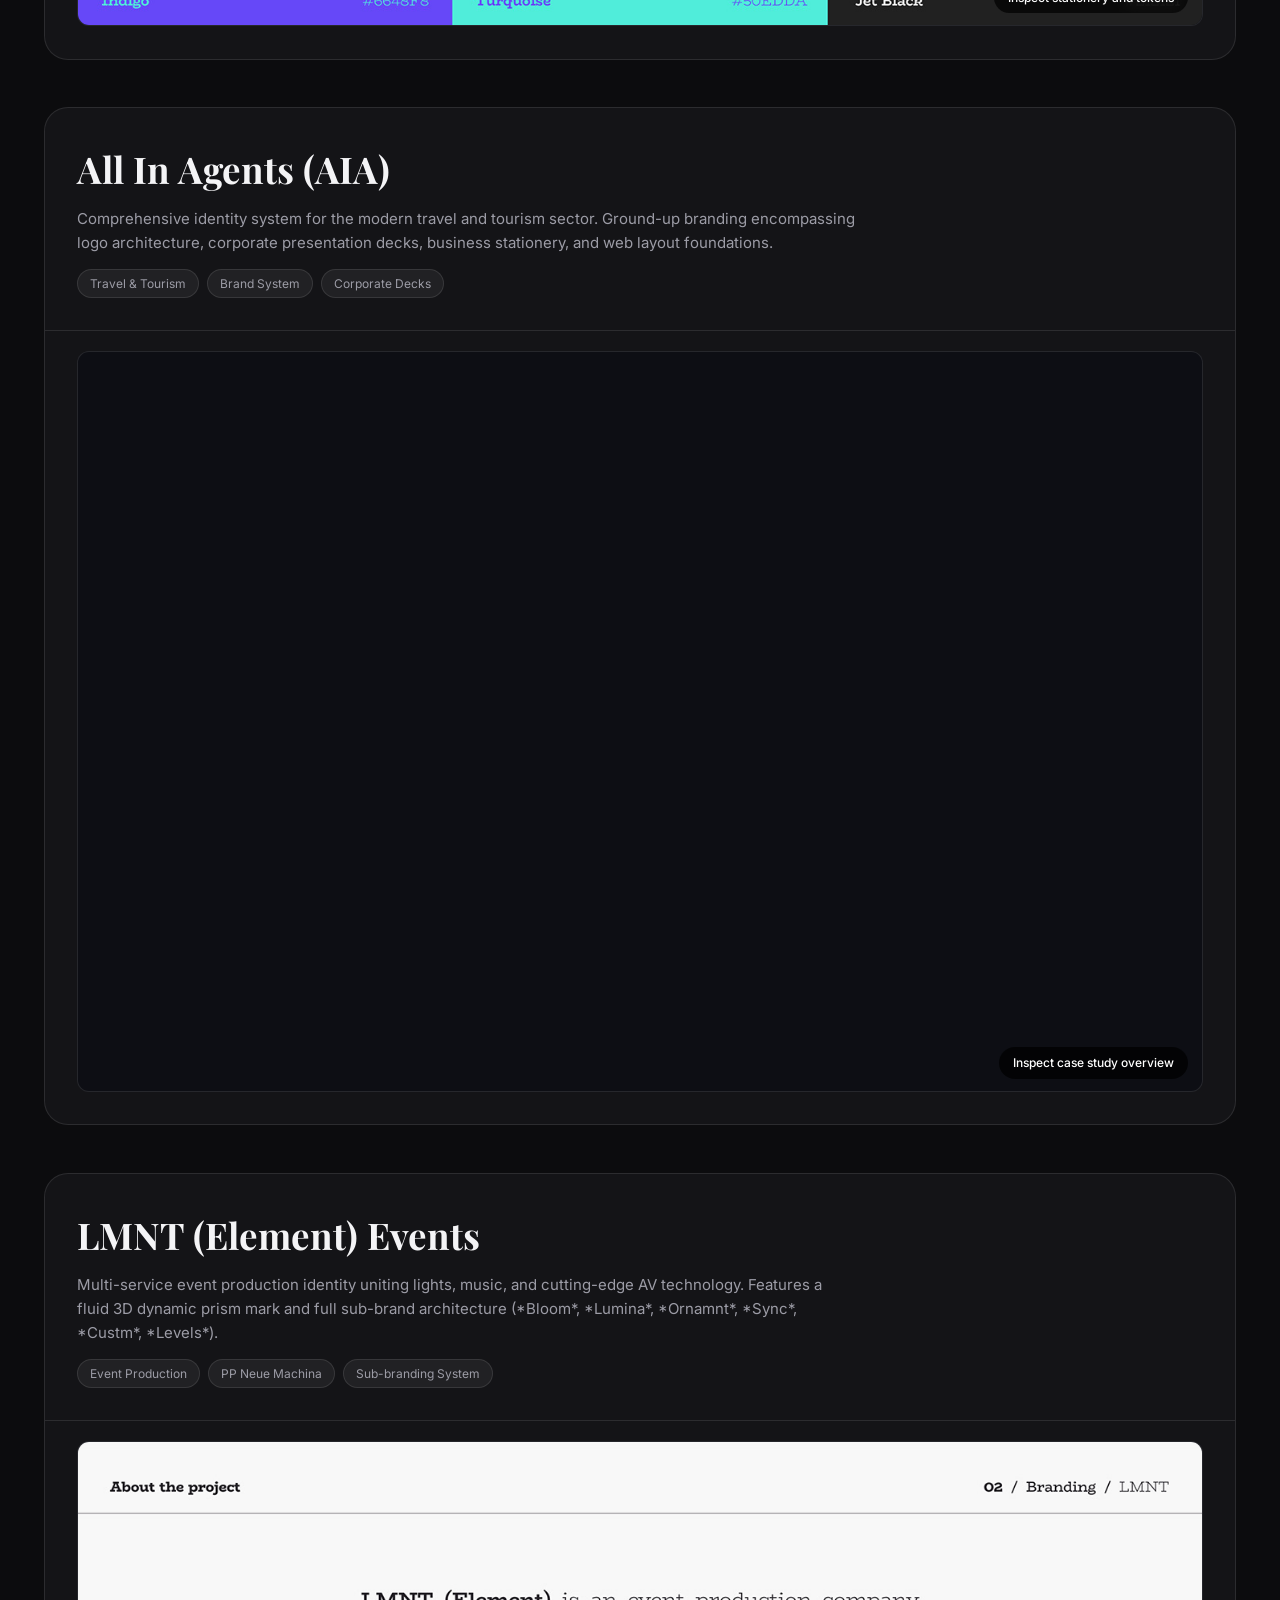
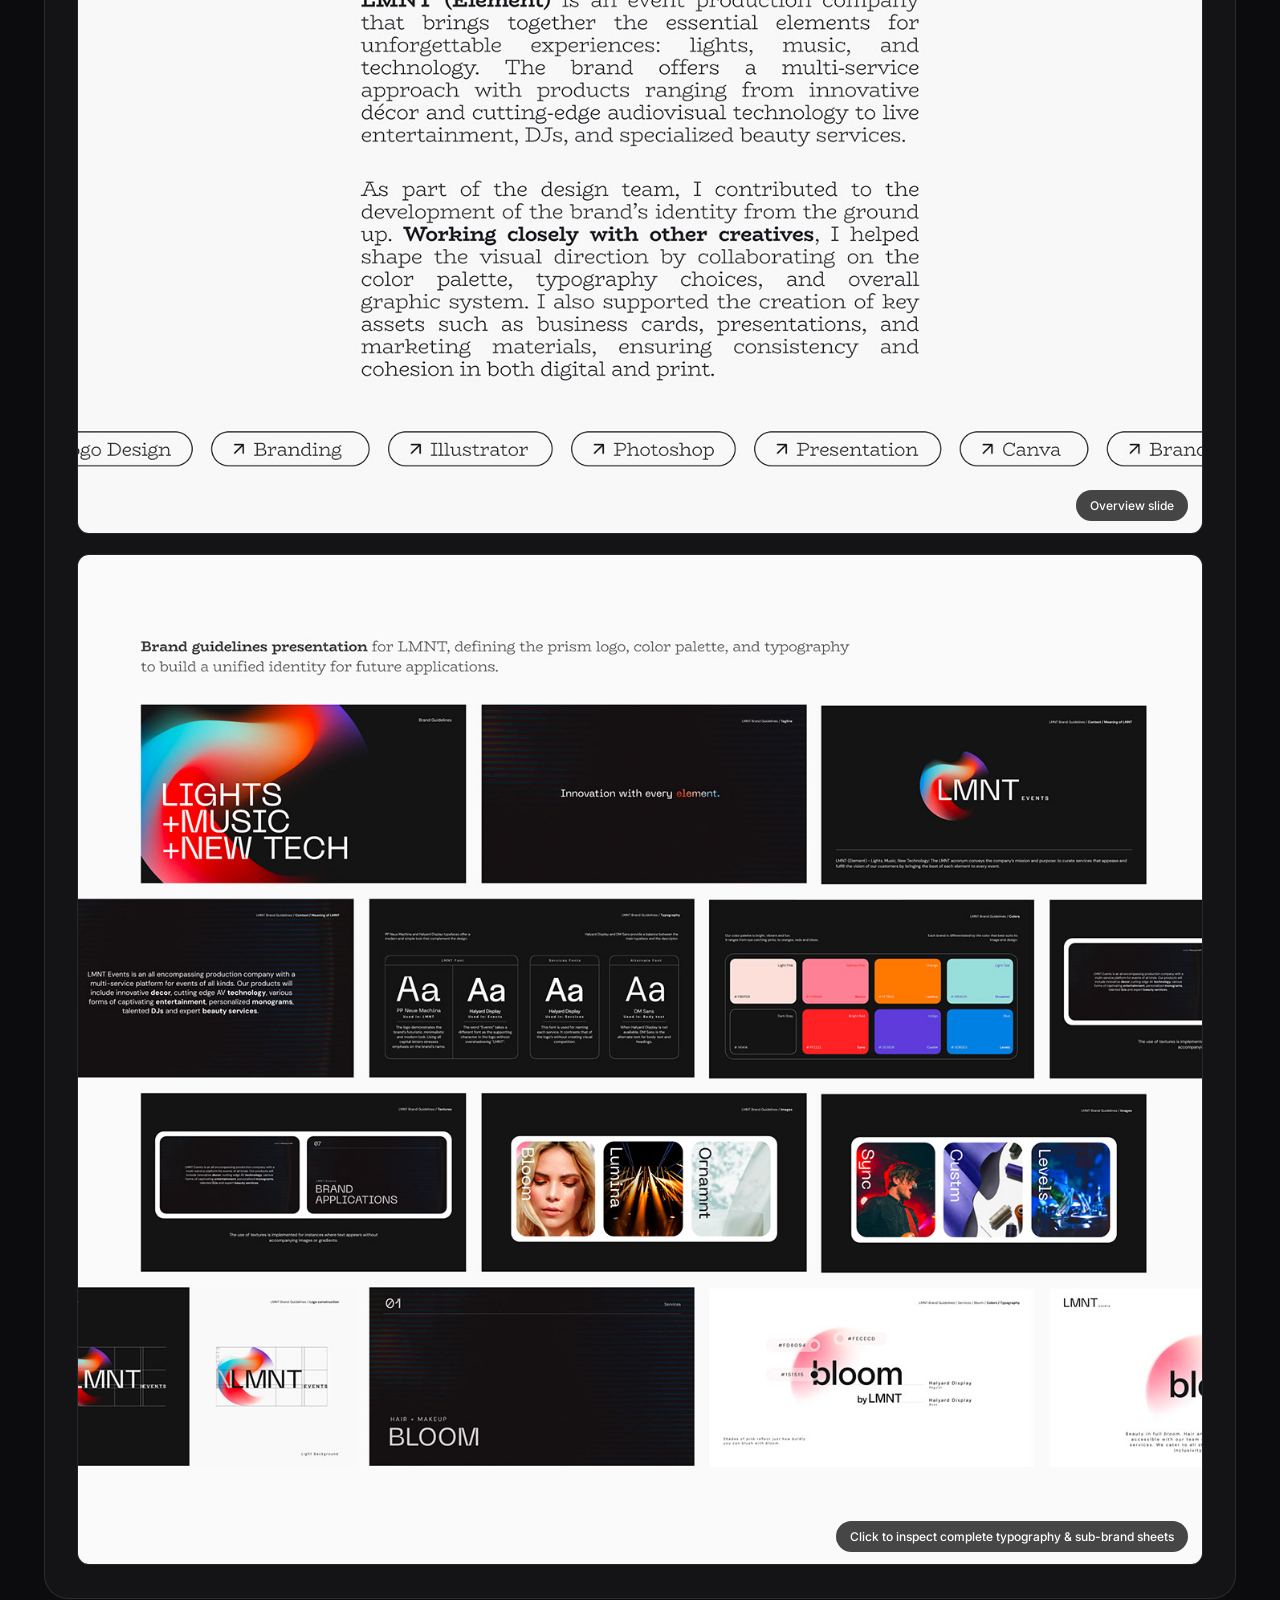
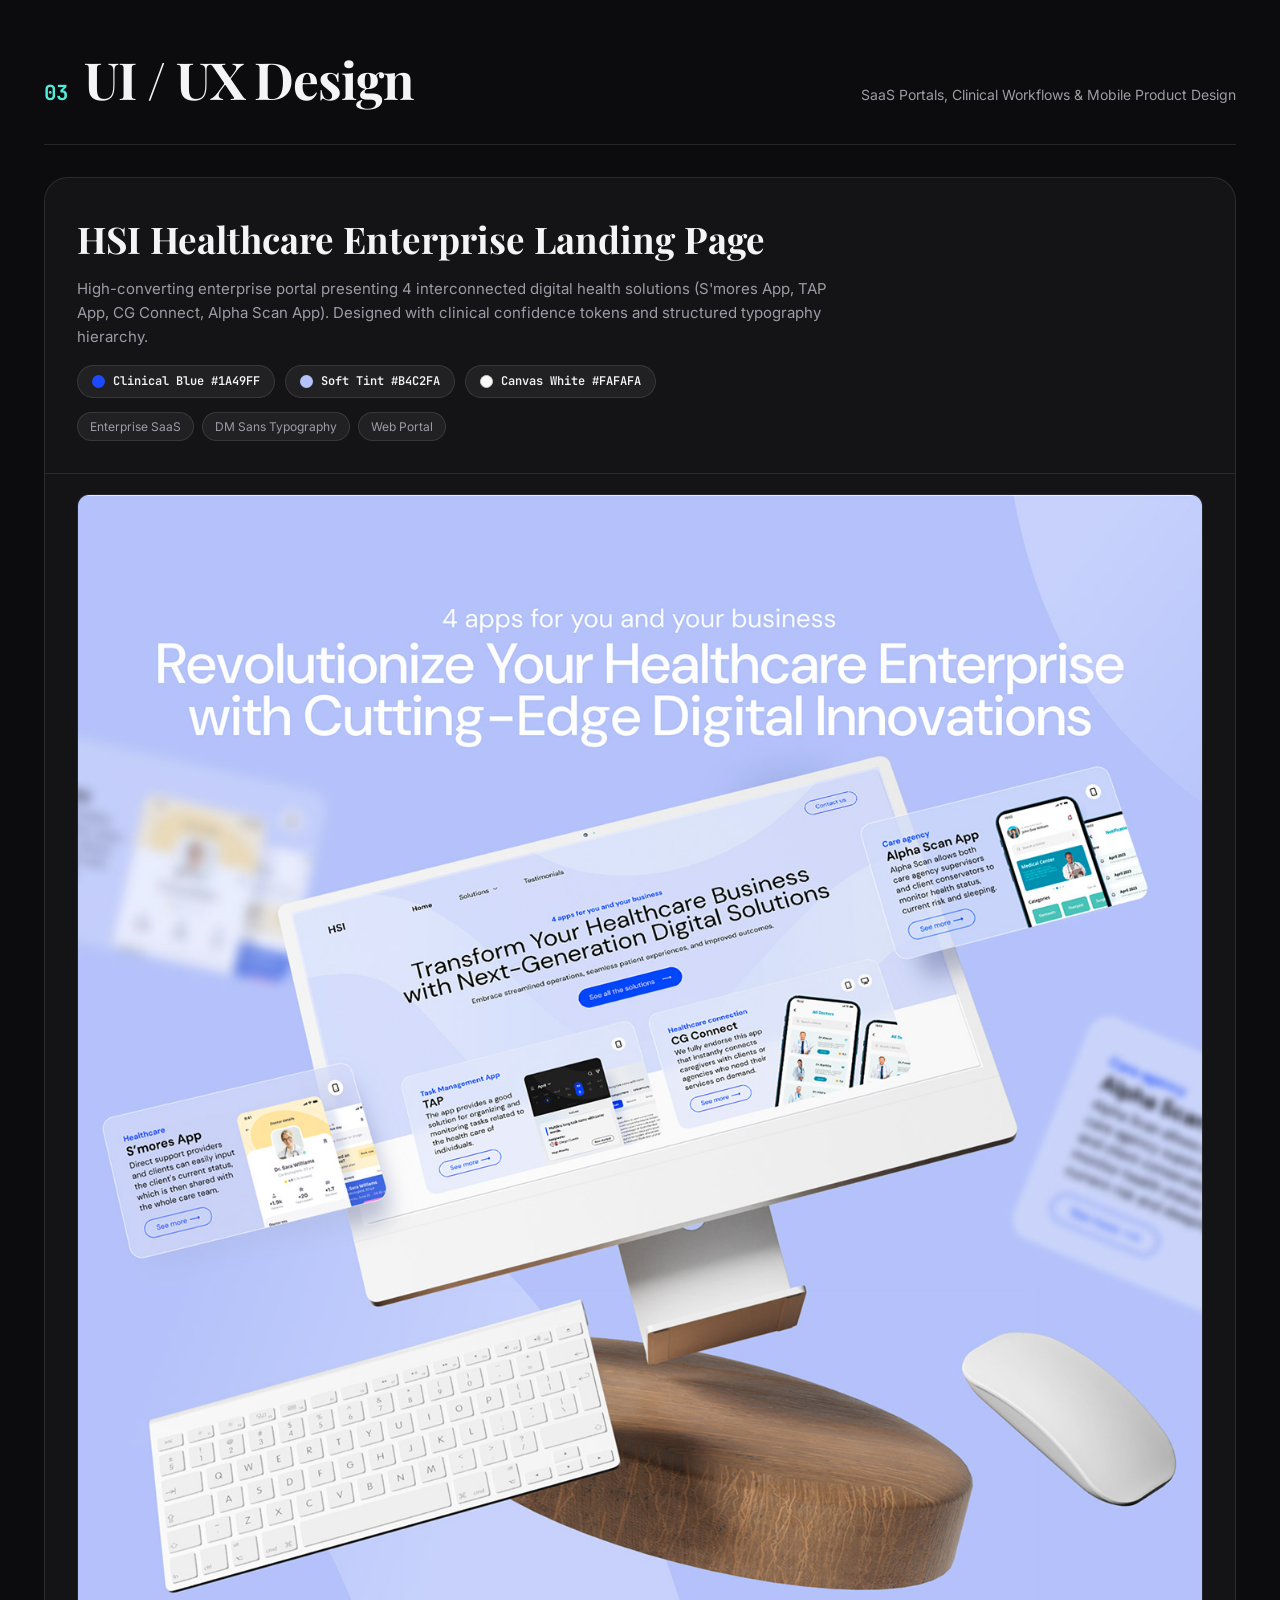
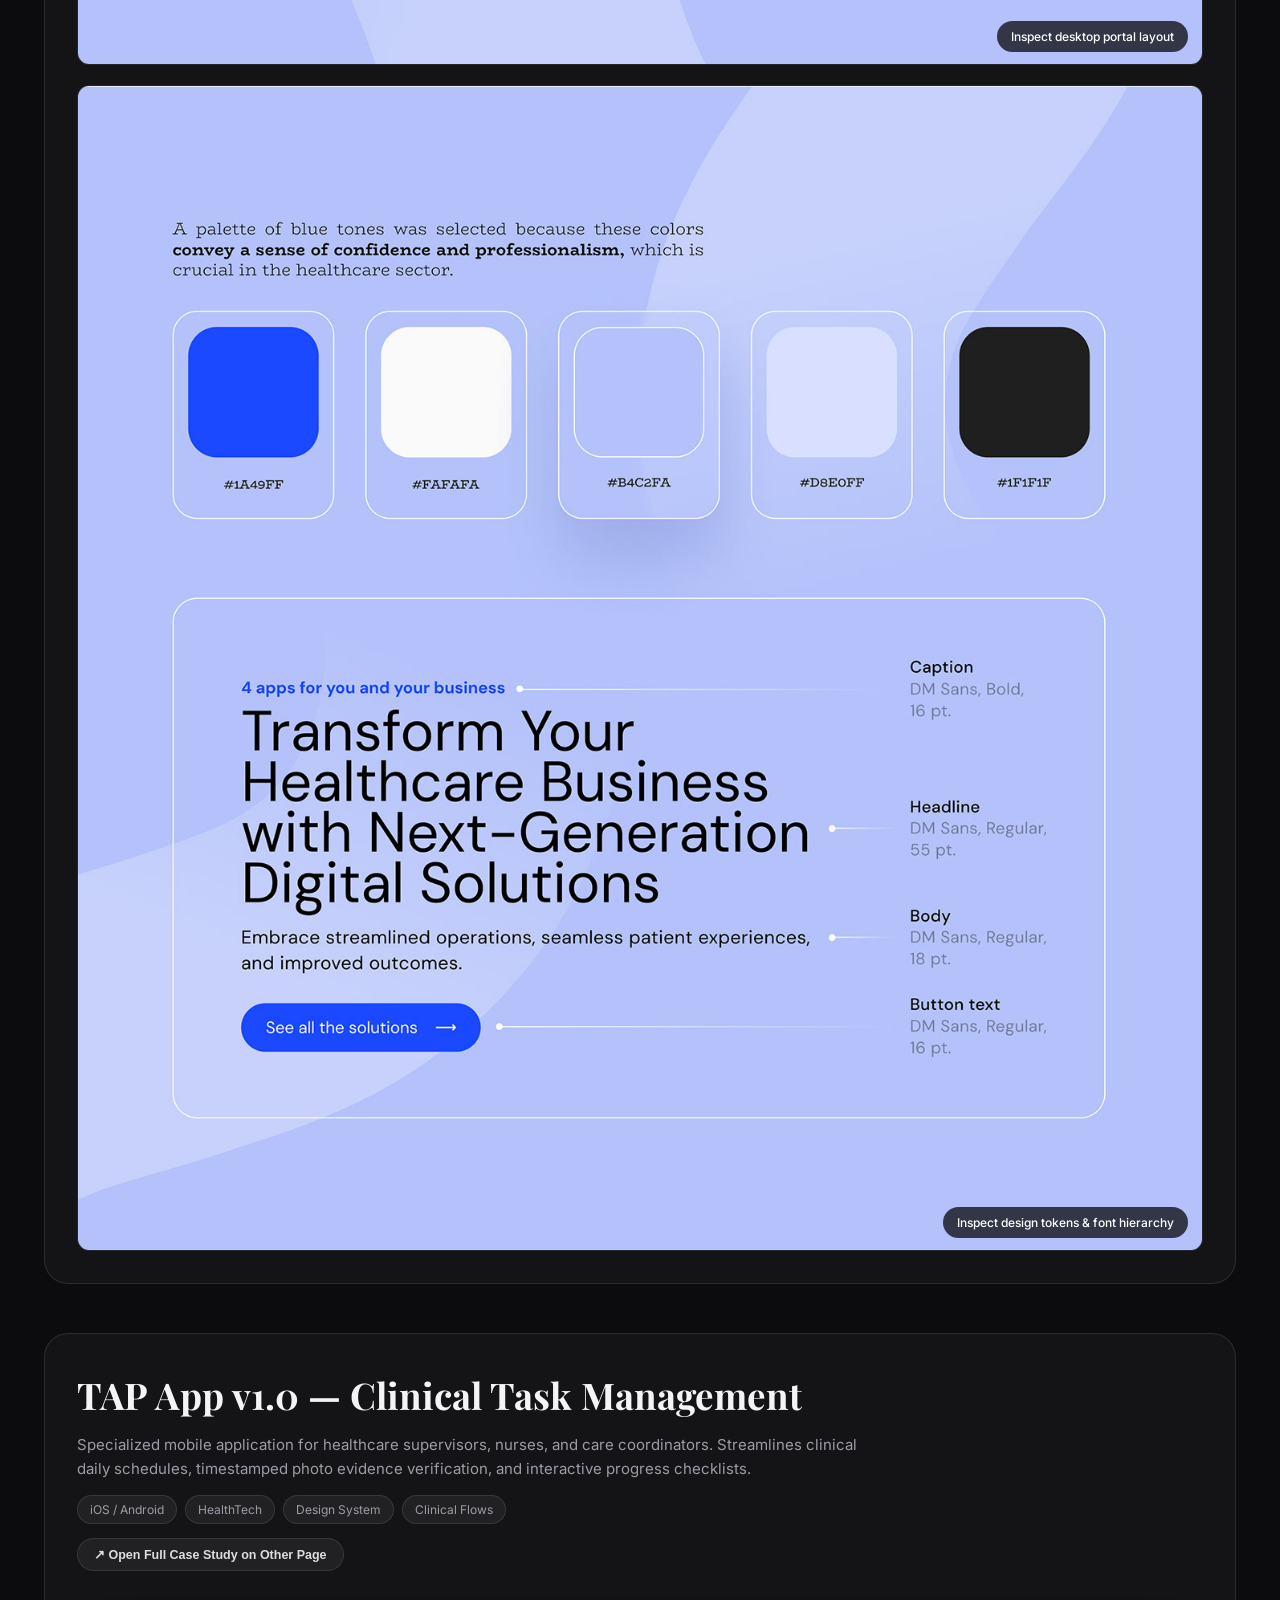
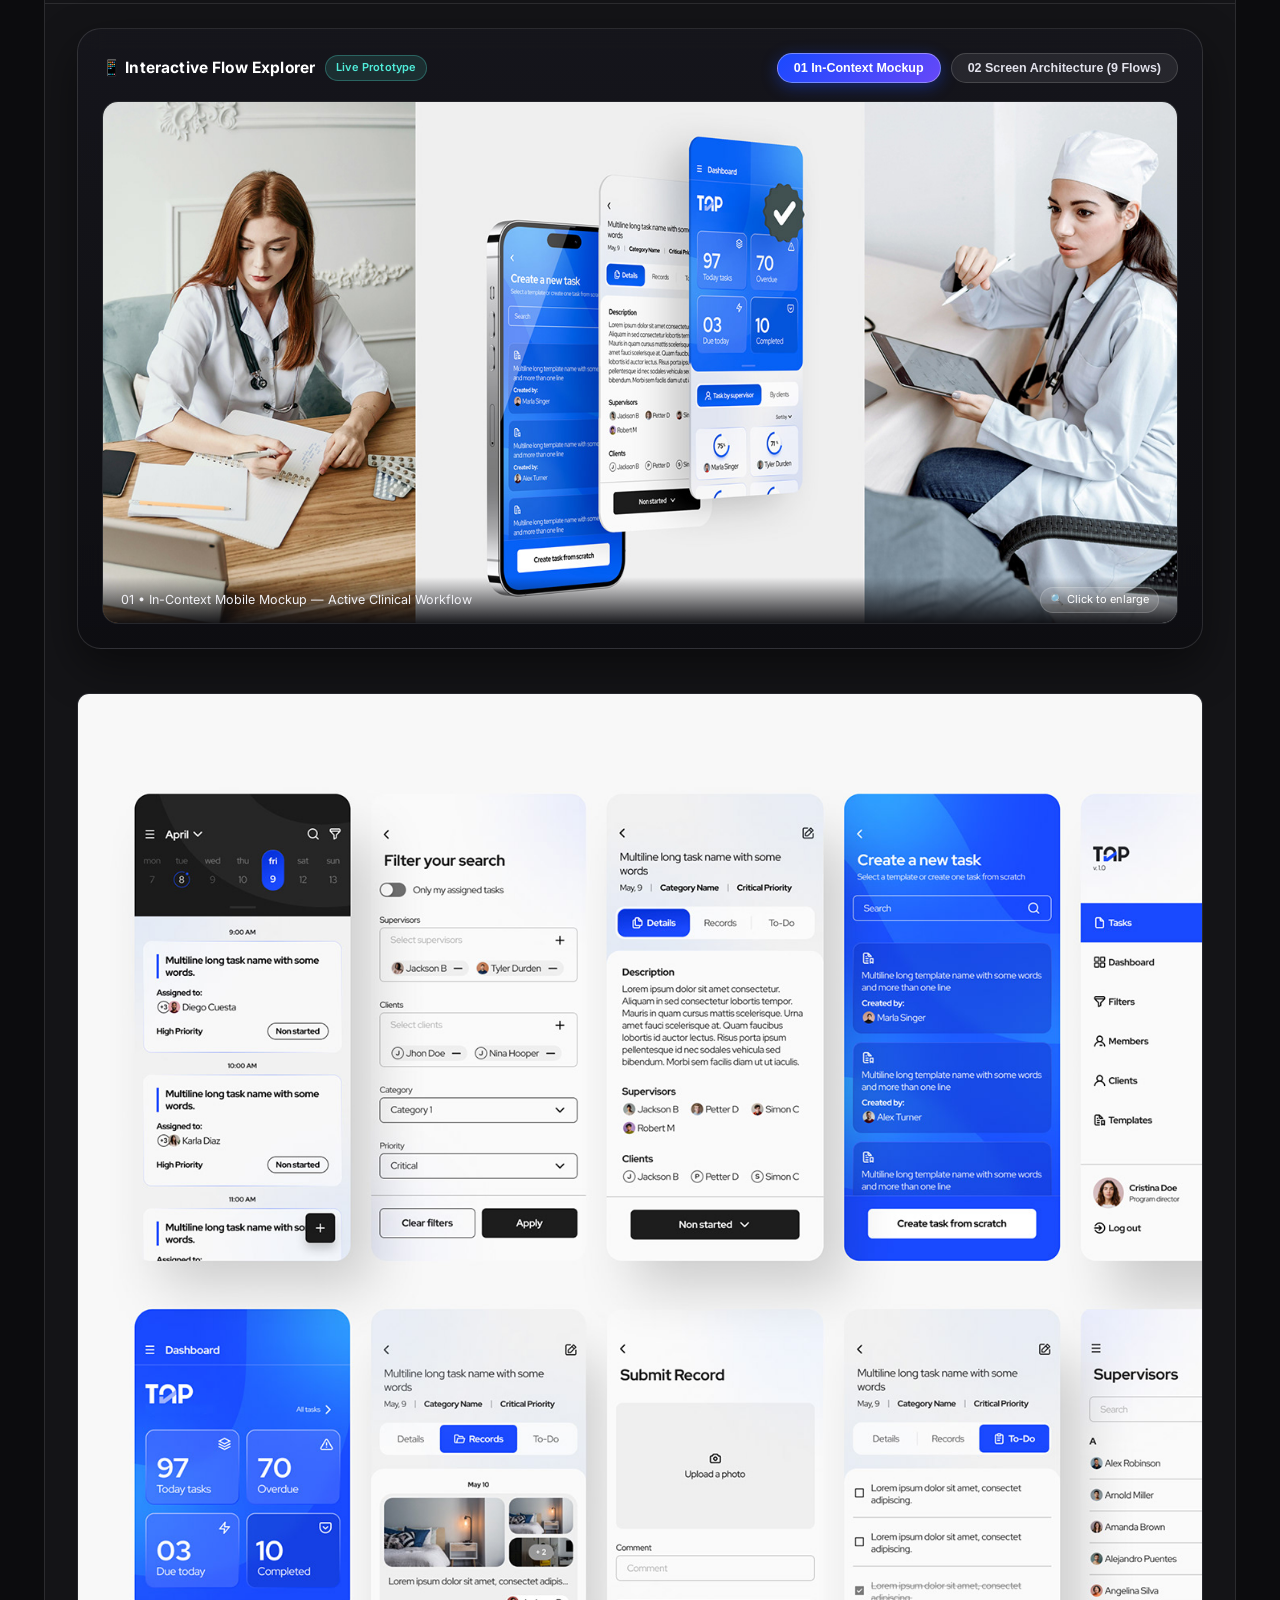
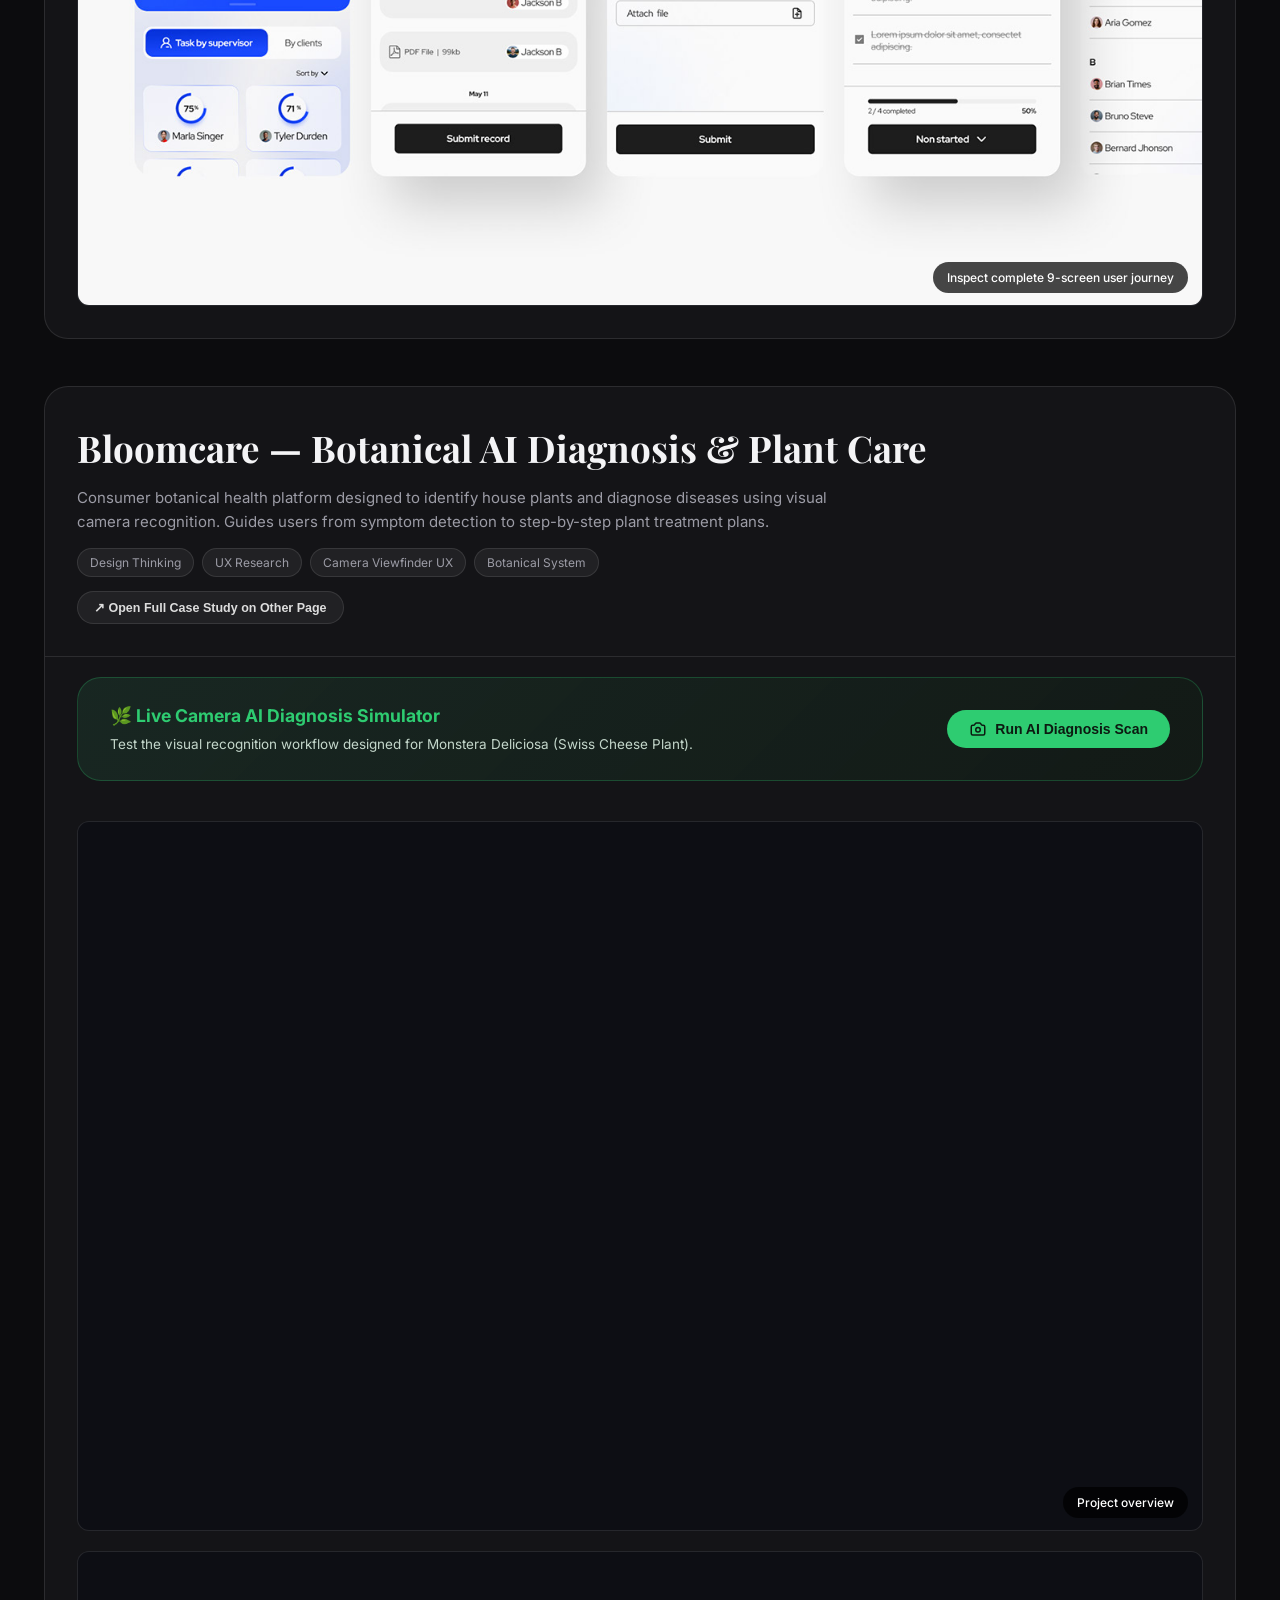
==== commit 5c9bf1d9: "fix(mobile): resolve hidden case study images by removing scroll-reveal opacity suppression and lazy" ====
--- a/index.html
+++ b/index.html
@@ -109,7 +109,7 @@
     <!-- Index Summary Card -->
     <section class="filterable-section all" style="margin-bottom: 40px;">
       <div class="slide-img-box" onclick="openLightbox('assets/slide_3.jpg', 'Index & Table of Contents')">
-        <img src="assets/slide_3.jpg" alt="Index: 01 Logofolio, 02 Branding, 03 UI/UX Design" loading="lazy" />
+        <img src="assets/slide_3.jpg" alt="Index: 01 Logofolio, 02 Branding, 03 UI/UX Design" loading="eager" decoding="async" />
         <div class="slide-caption-overlay">Click to expand Index</div>
       </div>
     </section>
@@ -204,7 +204,7 @@
 
       <!-- High-Res Slide Viewer for Logofolio -->
       <div class="slide-img-box" onclick="openLightbox('assets/slide_5.jpg', 'Logofolio Marks Showcase')">
-        <img src="assets/slide_5.jpg" alt="15 Logo Marks Showcase" loading="lazy" />
+        <img src="assets/slide_5.jpg" alt="15 Logo Marks Showcase" loading="eager" decoding="async" />
         <div class="slide-caption-overlay">Click to inspect full Logofolio in high resolution</div>
       </div>
     </section>
@@ -239,7 +239,7 @@
           </div>
           <div class="slides-gallery">
             <div class="slide-img-box" onclick="openLightbox('assets/slide_13.jpg', 'Women in Cyber — Brand Application')">
-              <img src="assets/slide_13.jpg" alt="Women in Cyber application mockup" loading="lazy" />
+              <img src="assets/slide_13.jpg" alt="Women in Cyber application mockup" loading="eager" decoding="async" />
               <div class="slide-caption-overlay">Inspect brand application</div>
             </div>
           </div>
@@ -262,7 +262,7 @@
           </div>
           <div class="slides-gallery">
             <div class="slide-img-box" onclick="openLightbox('assets/slide_17.jpg', 'Havana Barbershop & Tattoo Showcase')">
-              <img src="assets/slide_17.jpg" alt="Havana Barbershop showcase" loading="lazy" />
+              <img src="assets/slide_17.jpg" alt="Havana Barbershop showcase" loading="eager" decoding="async" />
               <div class="slide-caption-overlay">Inspect identity details</div>
             </div>
           </div>
@@ -300,7 +300,7 @@
           </div>
           <div class="slides-gallery">
             <div class="slide-img-box" onclick="openLightbox('assets/slide_25.jpg', 'Experience Focus Brand Guidelines & Collateral')">
-              <img src="assets/slide_25.jpg" alt="Experience Focus identity showcase" loading="lazy" />
+              <img src="assets/slide_25.jpg" alt="Experience Focus identity showcase" loading="eager" decoding="async" />
               <div class="slide-caption-overlay">Inspect stationery and tokens</div>
             </div>
           </div>
@@ -323,7 +323,7 @@
           </div>
           <div class="slides-gallery">
             <div class="slide-img-box" onclick="openLightbox('assets/slide_29.jpg', 'All In Agents Brand Narrative')">
-              <img src="assets/slide_29.jpg" alt="All In Agents identity narrative" loading="lazy" />
+              <img src="assets/slide_29.jpg" alt="All In Agents identity narrative" loading="eager" decoding="async" />
               <div class="slide-caption-overlay">Inspect case study overview</div>
             </div>
           </div>
@@ -346,11 +346,11 @@
           </div>
           <div class="slides-gallery">
             <div class="slide-img-box" onclick="openLightbox('assets/slide_33.jpg', 'LMNT Brand Intro')">
-              <img src="assets/slide_33.jpg" alt="LMNT brand overview" loading="lazy" />
+              <img src="assets/slide_33.jpg" alt="LMNT brand overview" loading="eager" decoding="async" />
               <div class="slide-caption-overlay">Overview slide</div>
             </div>
             <div class="slide-img-box" onclick="openLightbox('assets/slide_37.jpg', 'LMNT Comprehensive Brand Guidelines')">
-              <img src="assets/slide_37.jpg" alt="LMNT brand guidelines presentation" loading="lazy" />
+              <img src="assets/slide_37.jpg" alt="LMNT brand guidelines presentation" loading="eager" decoding="async" />
               <div class="slide-caption-overlay">Click to inspect complete typography & sub-brand sheets</div>
             </div>
           </div>
@@ -403,13 +403,13 @@
           </div>
           <div class="slides-gallery" id="hsi-gallery">
             <div class="slide-img-box" onclick="openLightbox('assets/slide_39.jpg', 'HSI Desktop Presentation Mockup')">
-              <img src="assets/slide_39.jpg" alt="HSI Healthcare landing page desktop mockup" loading="lazy" />
+              <img src="assets/slide_39.jpg" alt="HSI Healthcare landing page desktop mockup" loading="eager" decoding="async" />
               <div class="slide-caption-overlay">Inspect desktop portal layout</div>
             </div>
             
             <!-- HSI Interactive Color Drops Stage -->
             <div class="slide-img-box hsi-color-drop-stage" id="hsi-color-stage" onclick="openLightbox('assets/slide_41.jpg', 'HSI Typography & Color Hierarchy')">
-              <img src="assets/slide_41.jpg" alt="HSI design system tokens and typography scale" id="hsi-target-img" loading="lazy" />
+              <img src="assets/slide_41.jpg" alt="HSI design system tokens and typography scale" id="hsi-target-img" loading="eager" decoding="async" />
               
               <!-- Color Pop Droplet Orbs that pop up then plunge into the image -->
               <div class="hsi-color-drops-layer" id="hsi-drops-layer">
@@ -484,7 +484,7 @@
 
           <div class="slides-gallery">
             <div class="slide-img-box" onclick="openLightbox('assets/slide_49.jpg', 'TAP App 9 Core Flows')">
-              <img src="assets/slide_49.jpg" alt="TAP App 9 core user journey screens" loading="lazy" />
+              <img src="assets/slide_49.jpg" alt="TAP App 9 core user journey screens" loading="eager" decoding="async" />
               <div class="slide-caption-overlay">Inspect complete 9-screen user journey</div>
             </div>
           </div>
@@ -537,11 +537,11 @@
 
           <div class="slides-gallery">
             <div class="slide-img-box" onclick="openLightbox('assets/slide_53.jpg', 'Bloomcare Overview & Rationale')">
-              <img src="assets/slide_53.jpg" alt="Bloomcare project introduction" loading="lazy" />
+              <img src="assets/slide_53.jpg" alt="Bloomcare project introduction" loading="eager" decoding="async" />
               <div class="slide-caption-overlay">Project overview</div>
             </div>
             <div class="slide-img-box" onclick="openLightbox('assets/slide_57.jpg', 'Bloomcare Visual Camera Diagnosis & Encyclopedia')">
-              <img src="assets/slide_57.jpg" alt="Bloomcare camera diagnosis and treatment UI" loading="lazy" />
+              <img src="assets/slide_57.jpg" alt="Bloomcare camera diagnosis and treatment UI" loading="eager" decoding="async" />
               <div class="slide-caption-overlay">Inspect camera diagnosis & care workflows</div>
             </div>
           </div>
--- a/styles.css
+++ b/styles.css
@@ -764,14 +764,19 @@
   border: 1px solid var(--border);
   cursor: zoom-in;
   position: relative;
-  background: #000;
+  background: #0d0e14;
+  min-height: 180px;
+  display: flex;
+  align-items: center;
+  justify-content: center;
 }
 
 .slide-img-box img {
   width: 100%;
   height: auto;
   display: block;
-  transition: transform 0.4s ease;
+  object-fit: contain;
+  transition: transform 0.4s ease, opacity 0.3s ease;
 }
 
 .slide-img-box:hover img {
@@ -821,6 +826,7 @@
   object-fit: contain;
   border-radius: 12px;
   box-shadow: 0 30px 80px rgba(0, 0, 0, 0.85);
+  transition: opacity 0.2s ease, transform 0.2s ease;
 }
 
 .lightbox-close-btn {
@@ -1152,7 +1158,118 @@
   .case-study-header {
     padding: 20px;
   }
-  .interactive-simulator-box,
+  .interactive-simulator-box {
+    margin: 16px 12px;
+    padding: 16px 14px;
+    border-radius: 18px;
+    gap: 12px;
+  }
+  .sim-header {
+    flex-direction: column;
+    align-items: stretch;
+    gap: 10px;
+  }
+  .sim-title {
+    display: flex;
+    justify-content: space-between;
+    align-items: center;
+    width: 100%;
+    font-size: 13.5px;
+  }
+  .sim-title span:first-child {
+    display: inline-flex;
+    align-items: center;
+    gap: 6px;
+    white-space: nowrap;
+    font-weight: 700;
+  }
+  .sim-badge {
+    font-size: 10.5px;
+    padding: 2px 8px;
+    white-space: nowrap;
+  }
+  .sim-tabs {
+    display: grid;
+    grid-template-columns: 1fr 1fr;
+    gap: 6px;
+    background: rgba(255, 255, 255, 0.04);
+    padding: 4px;
+    border-radius: 12px;
+    border: 1px solid rgba(255, 255, 255, 0.08);
+    width: 100%;
+    box-sizing: border-box;
+  }
+  .sim-tab-btn {
+    width: 100%;
+    border-radius: 8px;
+    padding: 8px 6px;
+    font-size: 11px;
+    font-weight: 600;
+    text-align: center;
+    display: flex;
+    align-items: center;
+    justify-content: center;
+    white-space: normal;
+    line-height: 1.25;
+    border: 1px solid transparent;
+    background: transparent;
+    color: rgba(255, 255, 255, 0.7);
+  }
+  .sim-tab-btn.active {
+    background: linear-gradient(135deg, #1A49FF 0%, #6648f8 100%);
+    color: #ffffff;
+    border-color: rgba(255, 255, 255, 0.25);
+    box-shadow: 0 2px 10px rgba(26, 73, 255, 0.4);
+  }
+  .sim-preview-area {
+    min-height: unset;
+    height: auto;
+    display: flex;
+    flex-direction: column;
+    align-items: stretch;
+    background: #090a0f;
+    border-radius: 14px;
+    overflow: hidden;
+    position: relative;
+    border: 1px solid rgba(255, 255, 255, 0.08);
+  }
+  .sim-preview-img {
+    width: 100%;
+    height: auto;
+    max-height: 520px;
+    object-fit: contain;
+    display: block;
+    background: #090a0f;
+  }
+  .sim-caption-bar {
+    position: relative;
+    bottom: auto;
+    left: auto;
+    right: auto;
+    width: 100%;
+    background: rgba(14, 15, 20, 0.98);
+    border-top: 1px solid rgba(255, 255, 255, 0.08);
+    padding: 9px 12px;
+    display: flex;
+    justify-content: space-between;
+    align-items: center;
+    gap: 8px;
+    font-size: 11px;
+    color: #e5e5ea;
+    box-sizing: border-box;
+    pointer-events: auto;
+  }
+  .sim-caption-bar span#sim-caption-text {
+    flex: 1;
+    line-height: 1.35;
+    font-weight: 500;
+  }
+  .sim-zoom-hint {
+    flex-shrink: 0;
+    font-size: 10px;
+    padding: 2px 7px;
+    white-space: nowrap;
+  }
   .plant-scanner-card {
     margin: 16px;
     padding: 16px;
@@ -1179,6 +1296,30 @@
 }
 
 @media (max-width: 480px) {
+  .interactive-simulator-box {
+    margin: 12px 8px;
+    padding: 12px 10px;
+    gap: 10px;
+  }
+  .sim-title {
+    font-size: 12.5px;
+  }
+  .sim-title span:first-child {
+    font-size: 12px;
+    gap: 4px;
+  }
+  .sim-badge {
+    font-size: 9.5px;
+    padding: 2px 6px;
+  }
+  .sim-tab-btn {
+    padding: 7px 4px;
+    font-size: 10.5px;
+  }
+  .sim-caption-bar {
+    padding: 8px 10px;
+    font-size: 10.5px;
+  }
   .metrics-row {
     grid-template-columns: 1fr;
   }
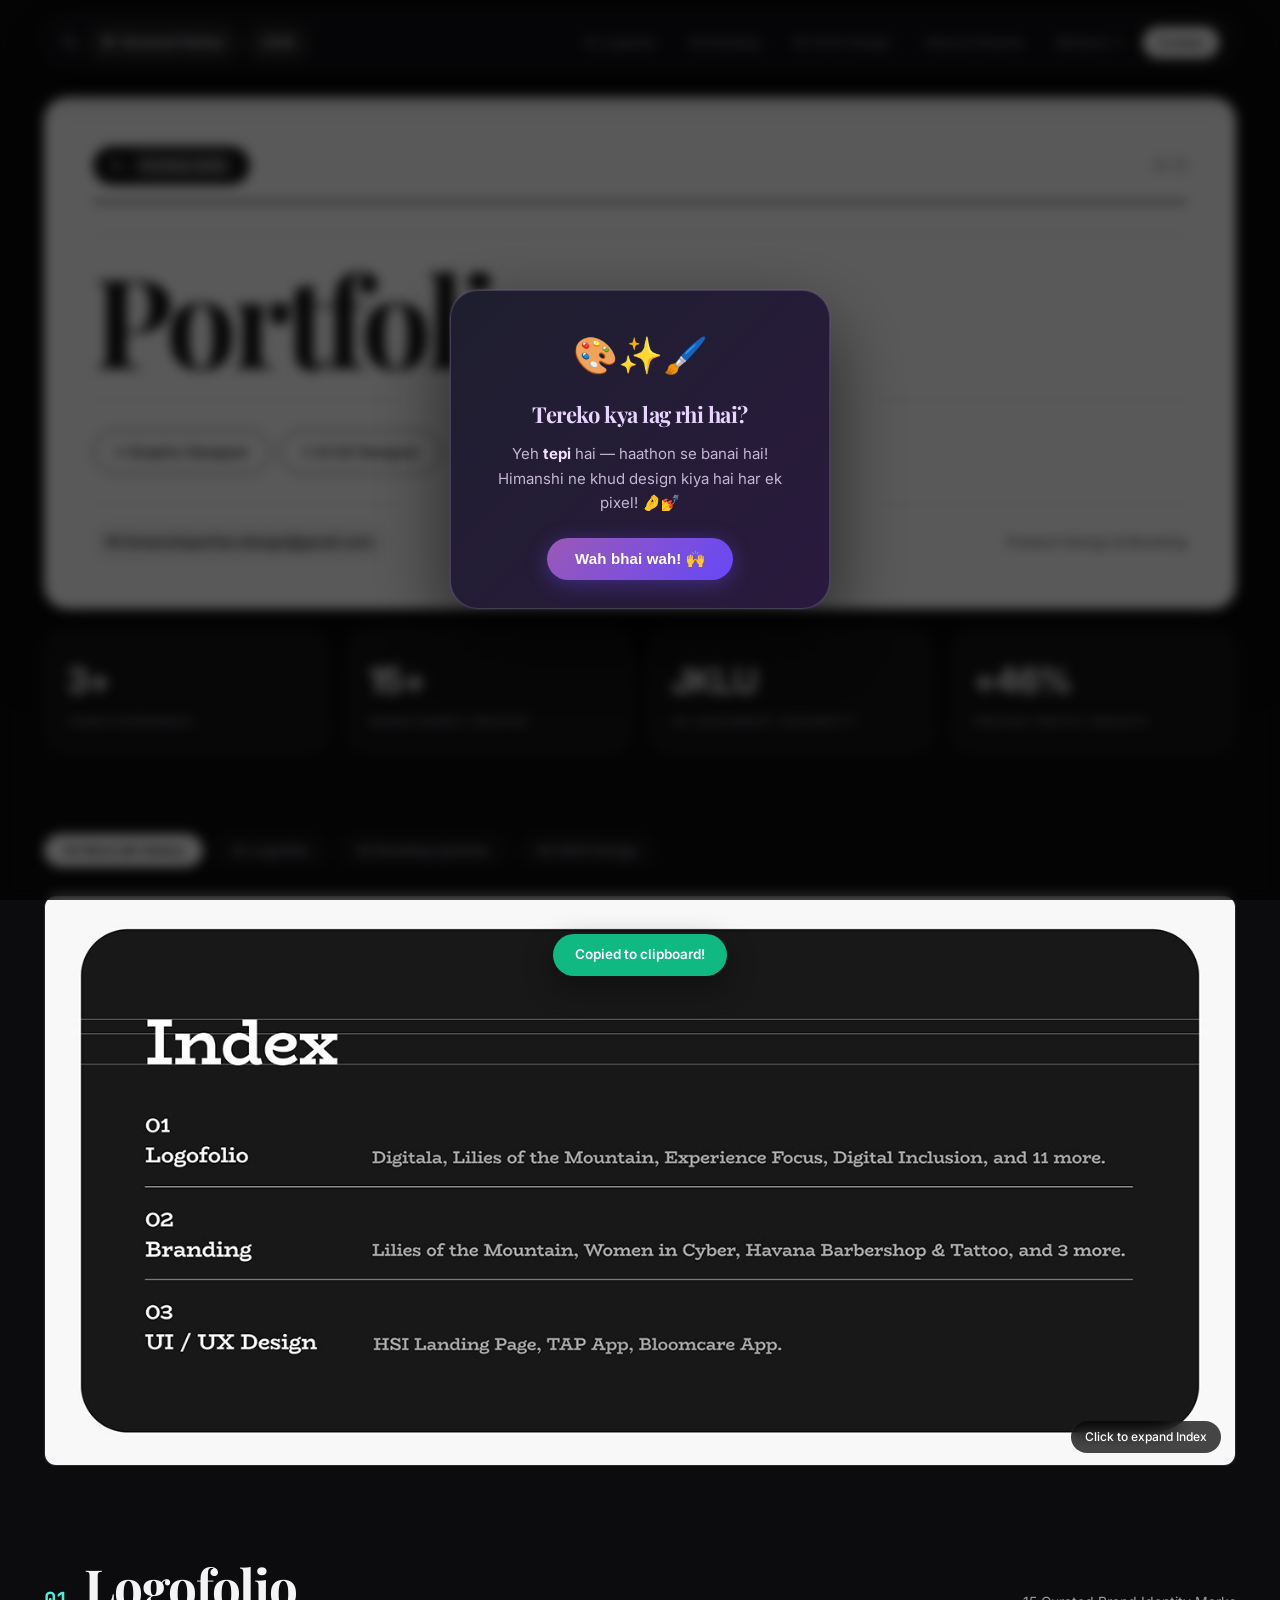
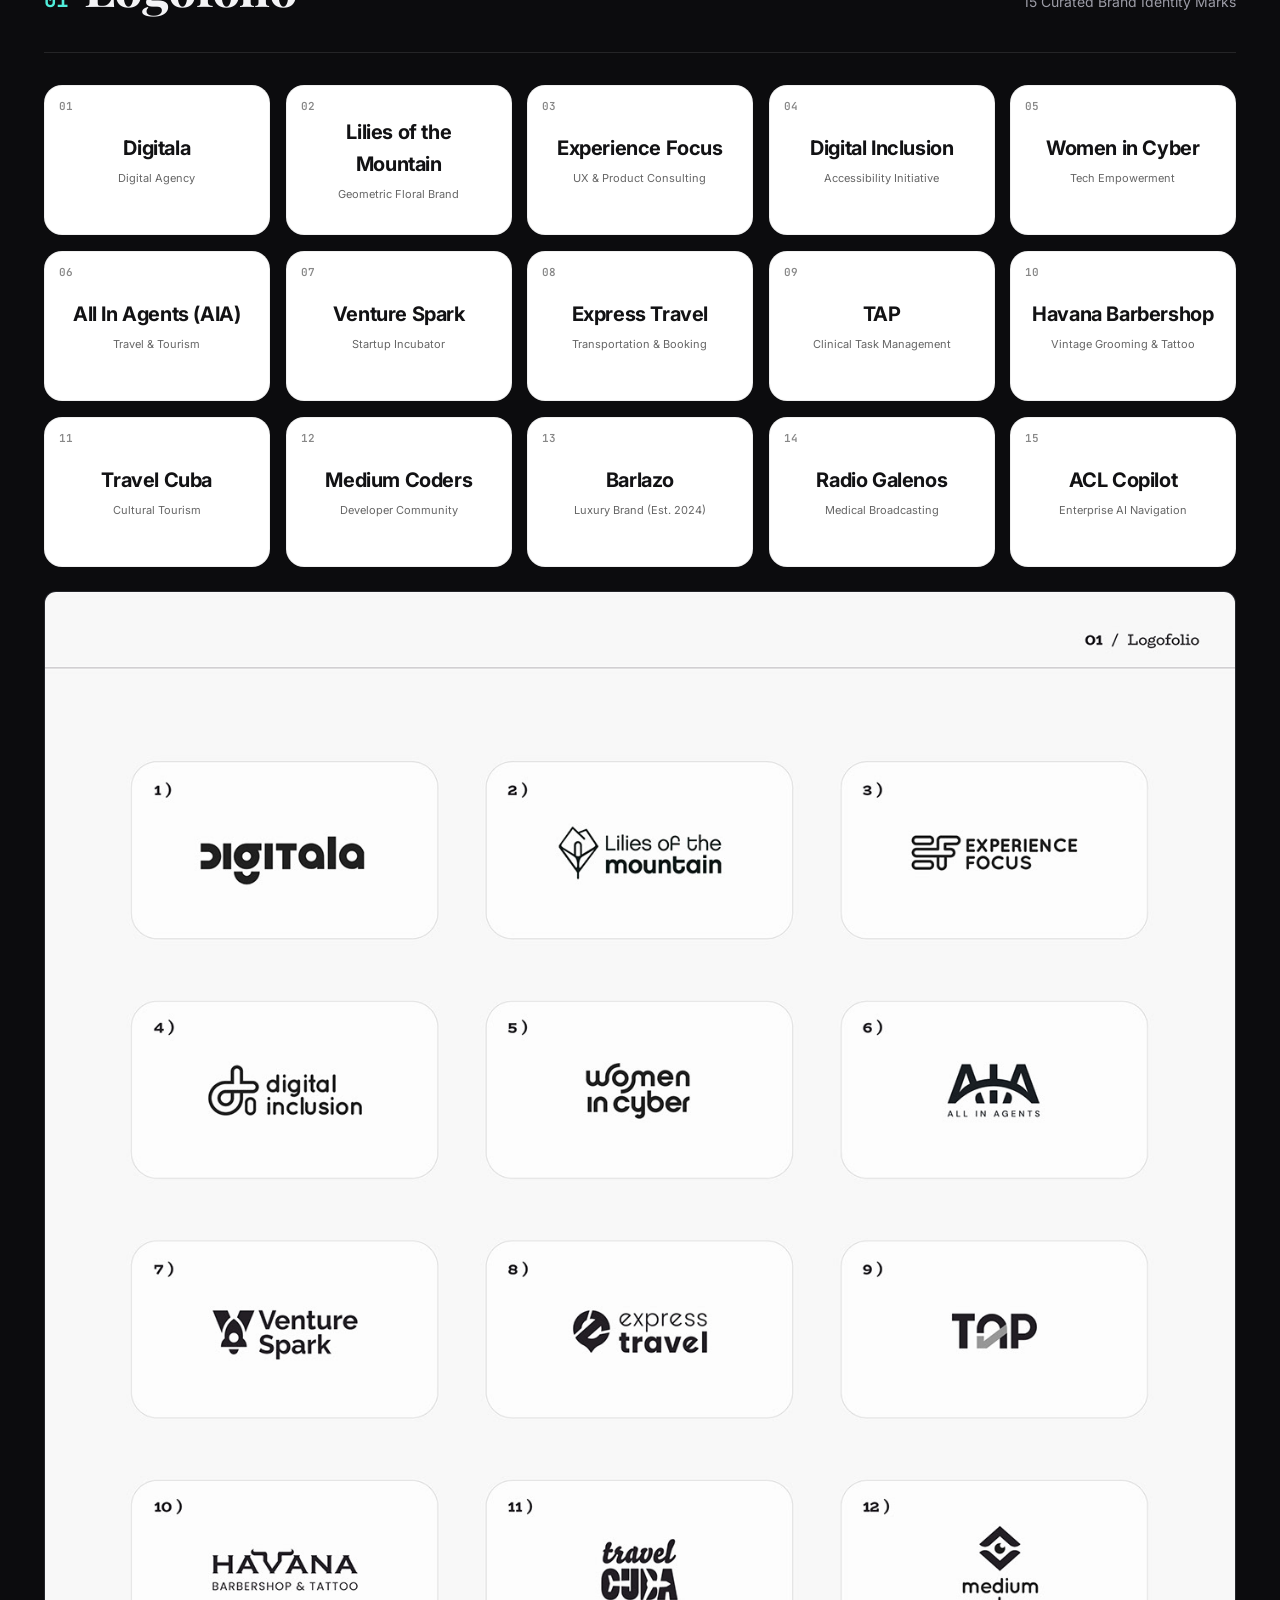
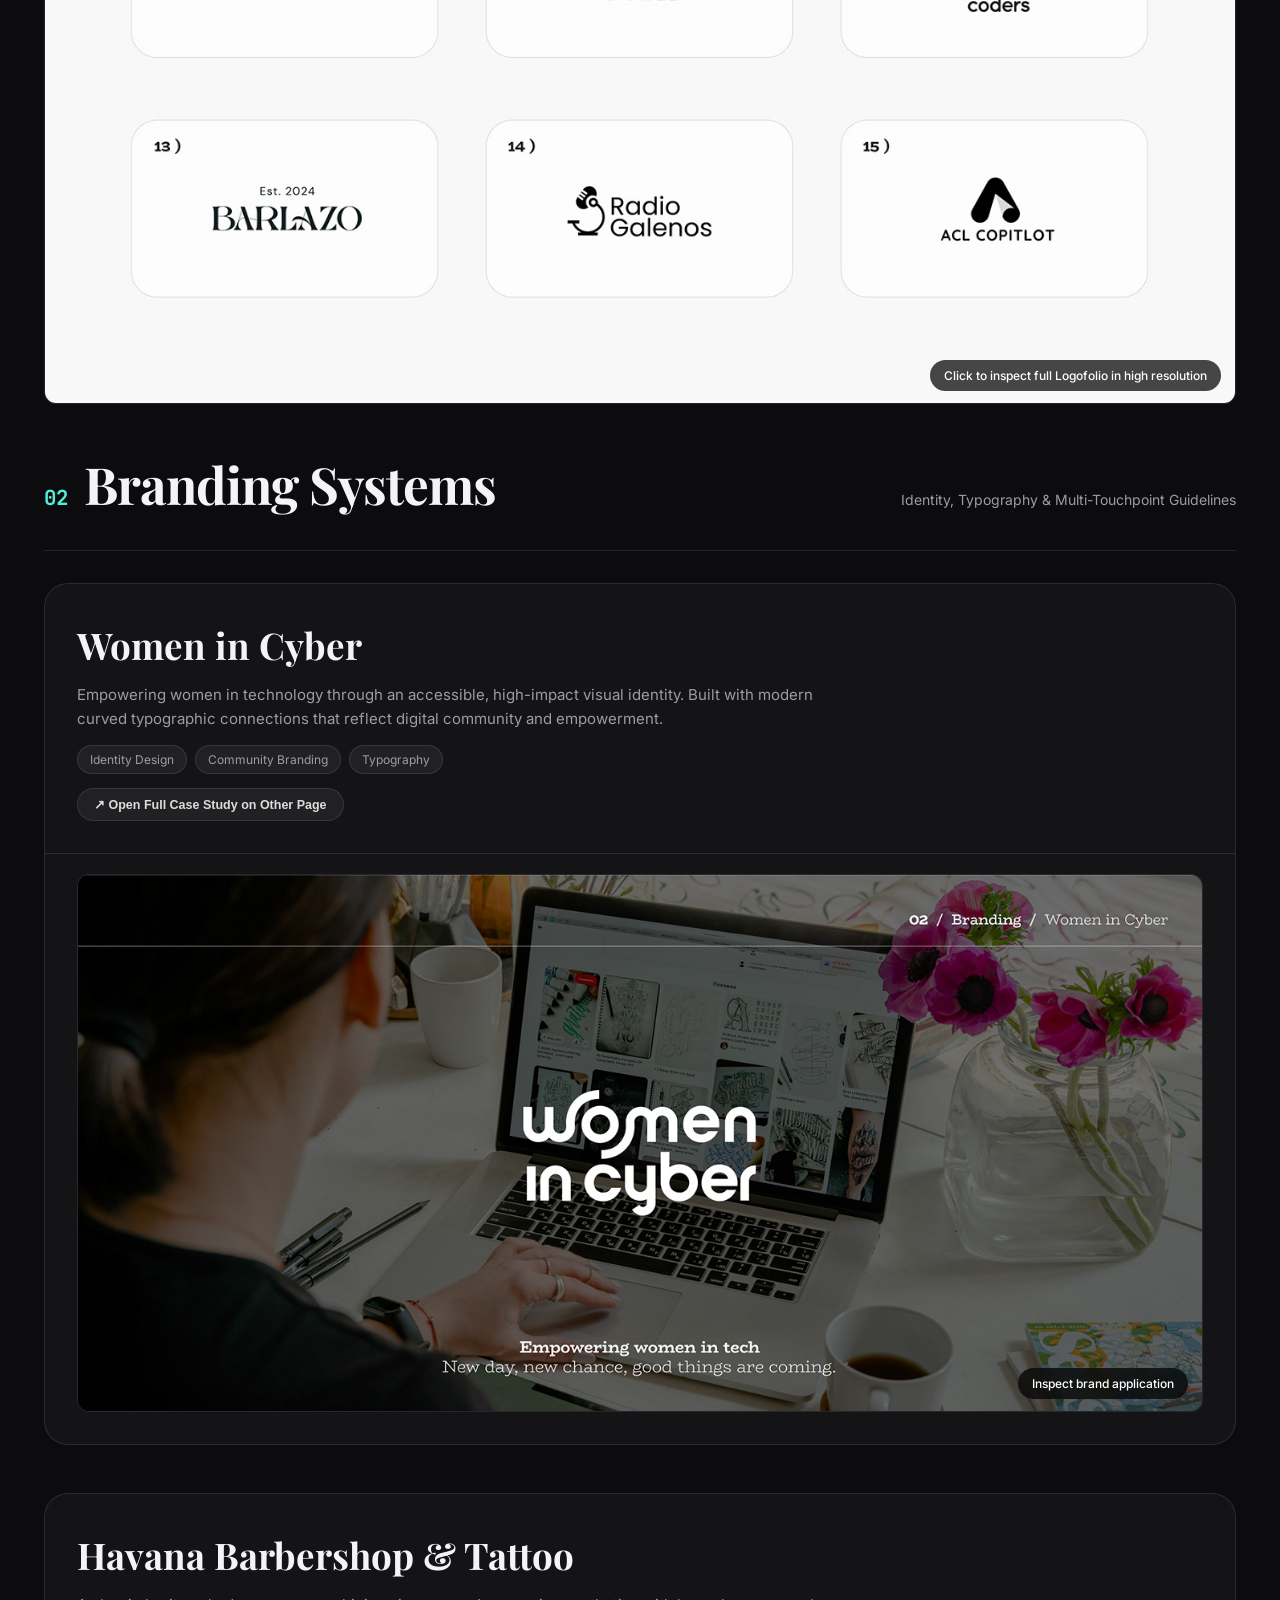
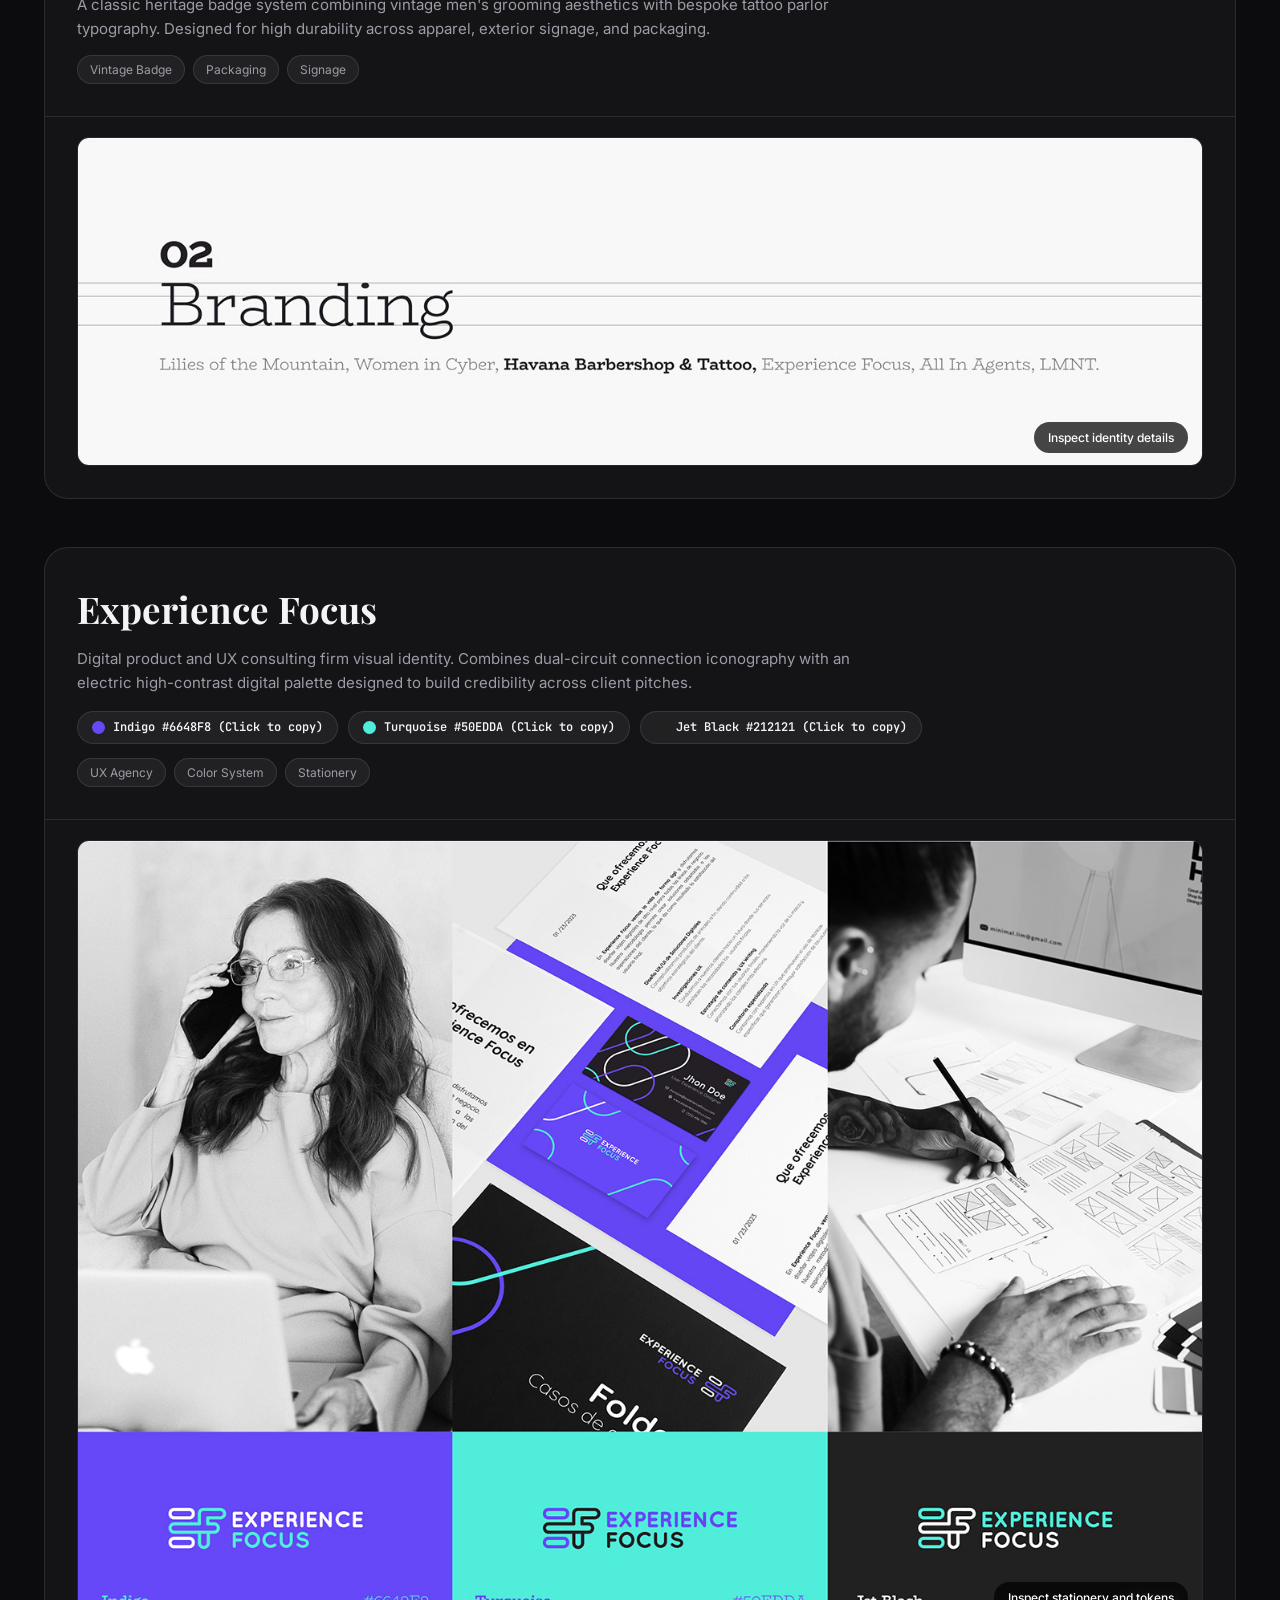
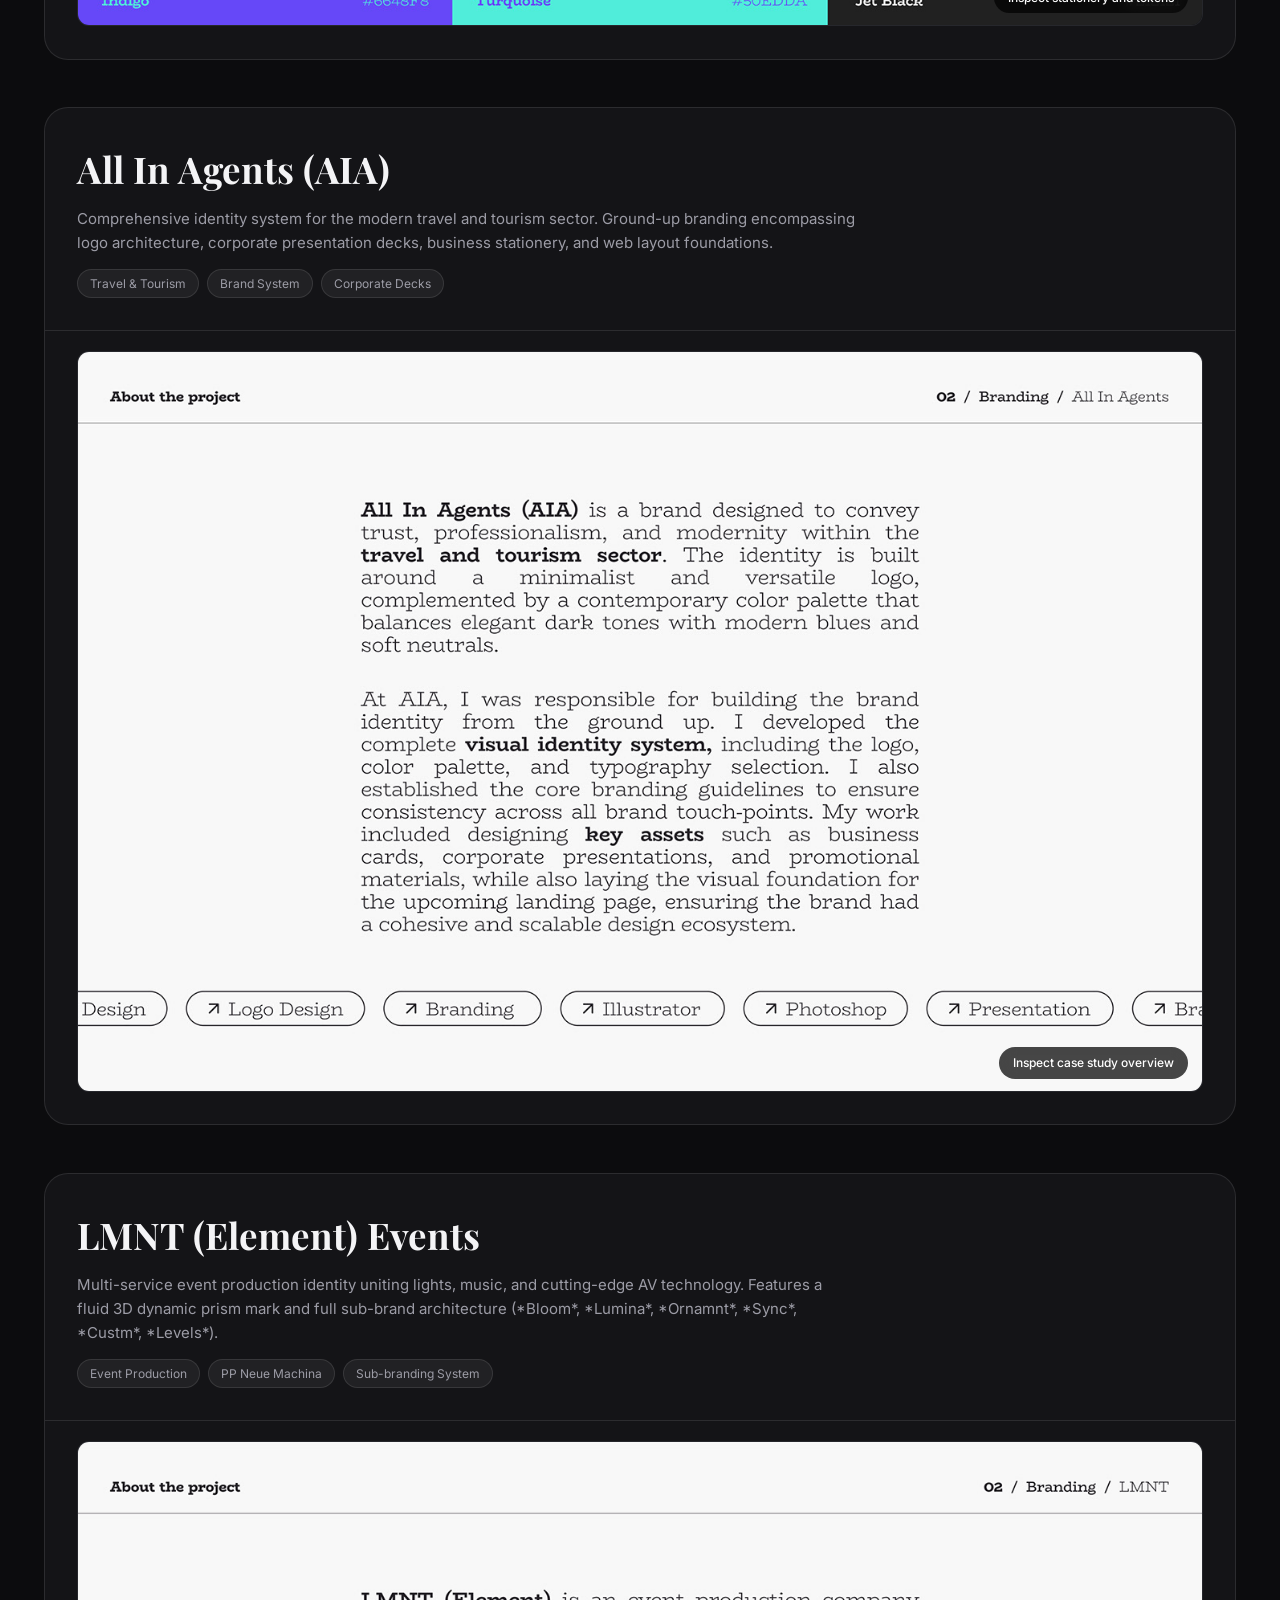
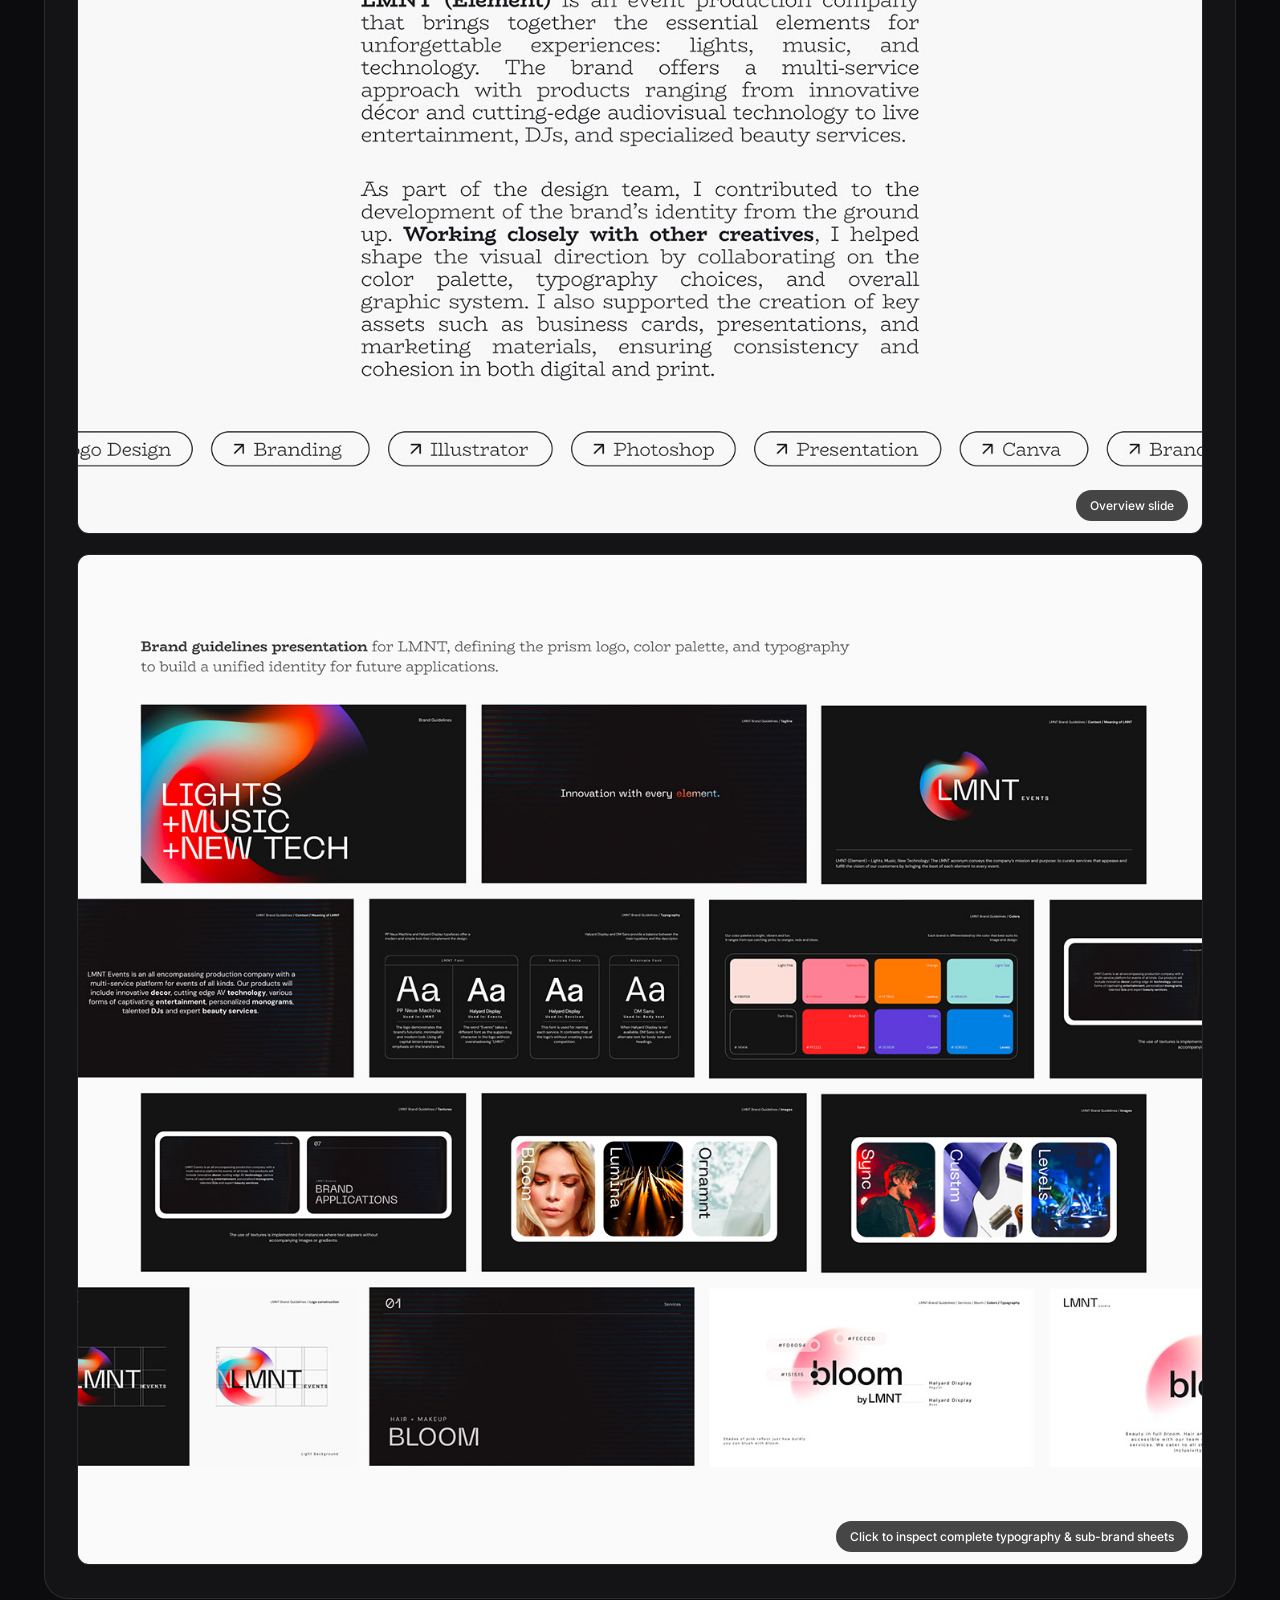
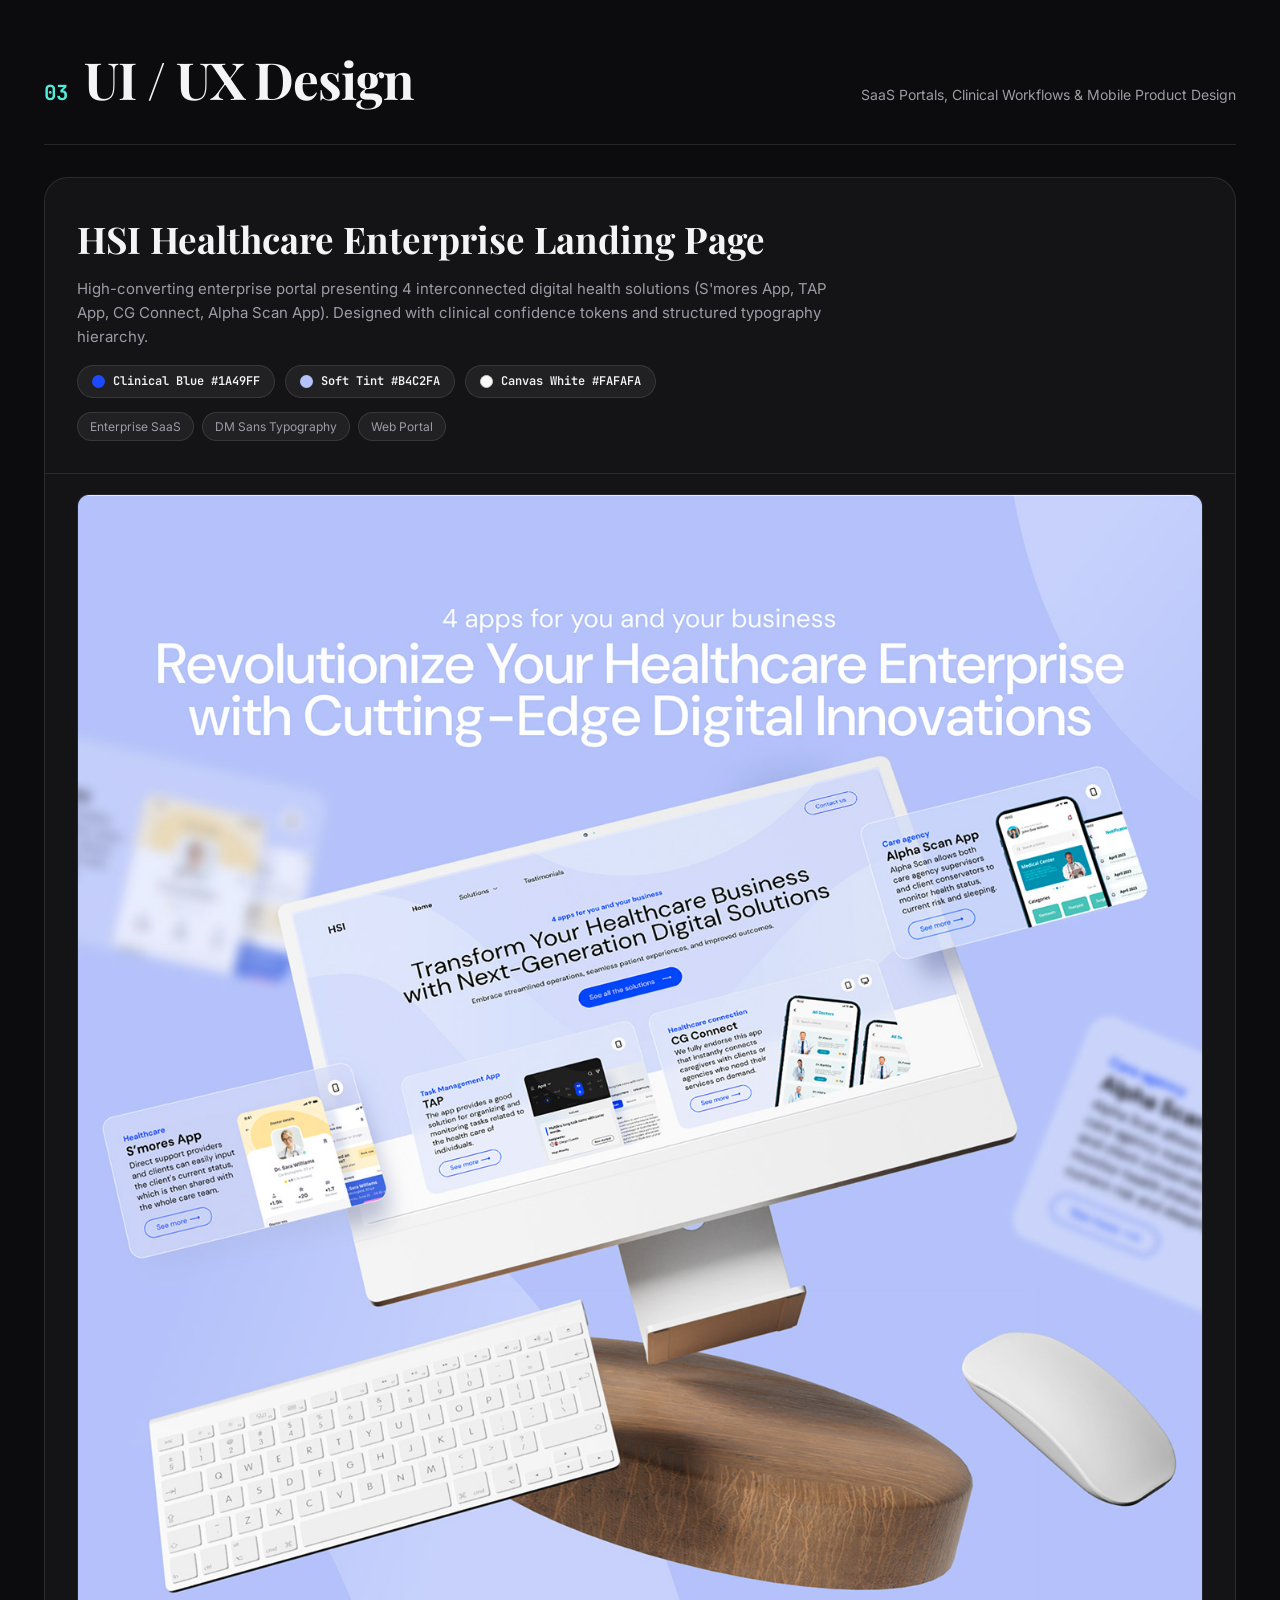
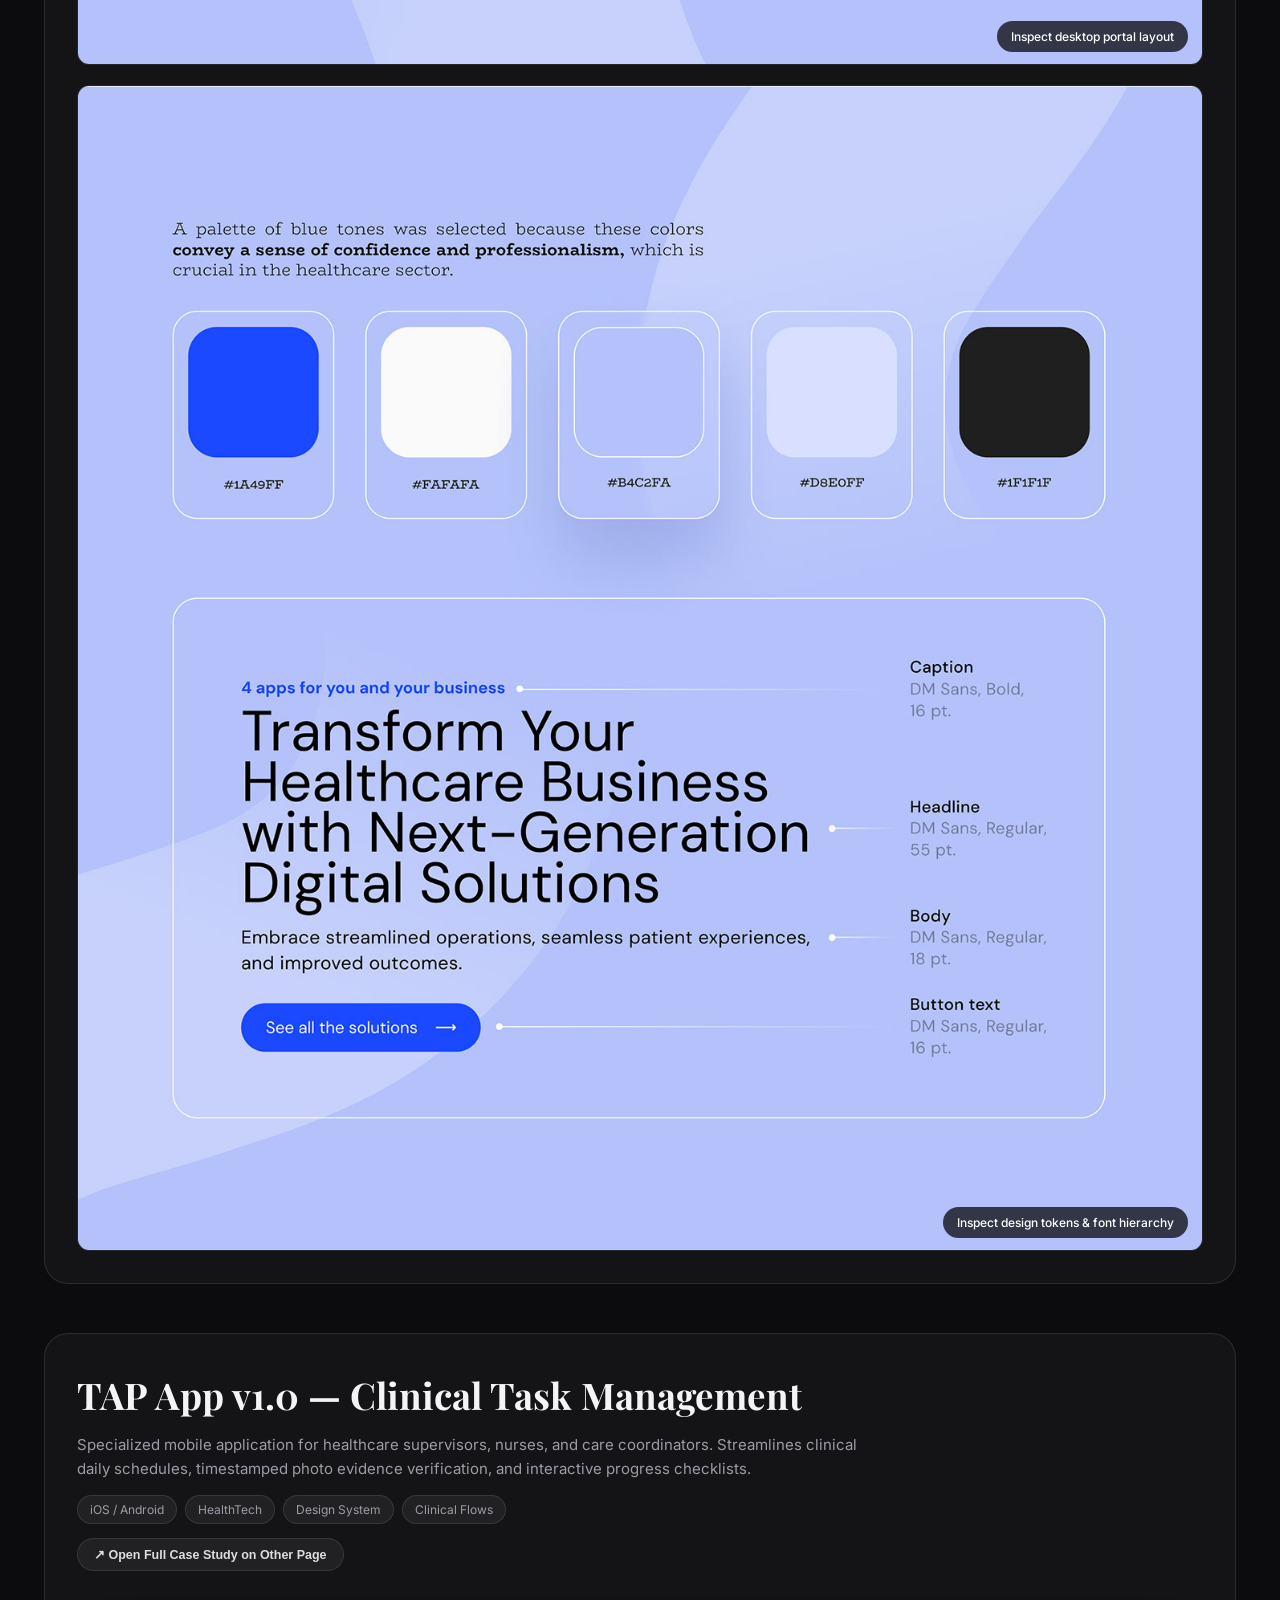
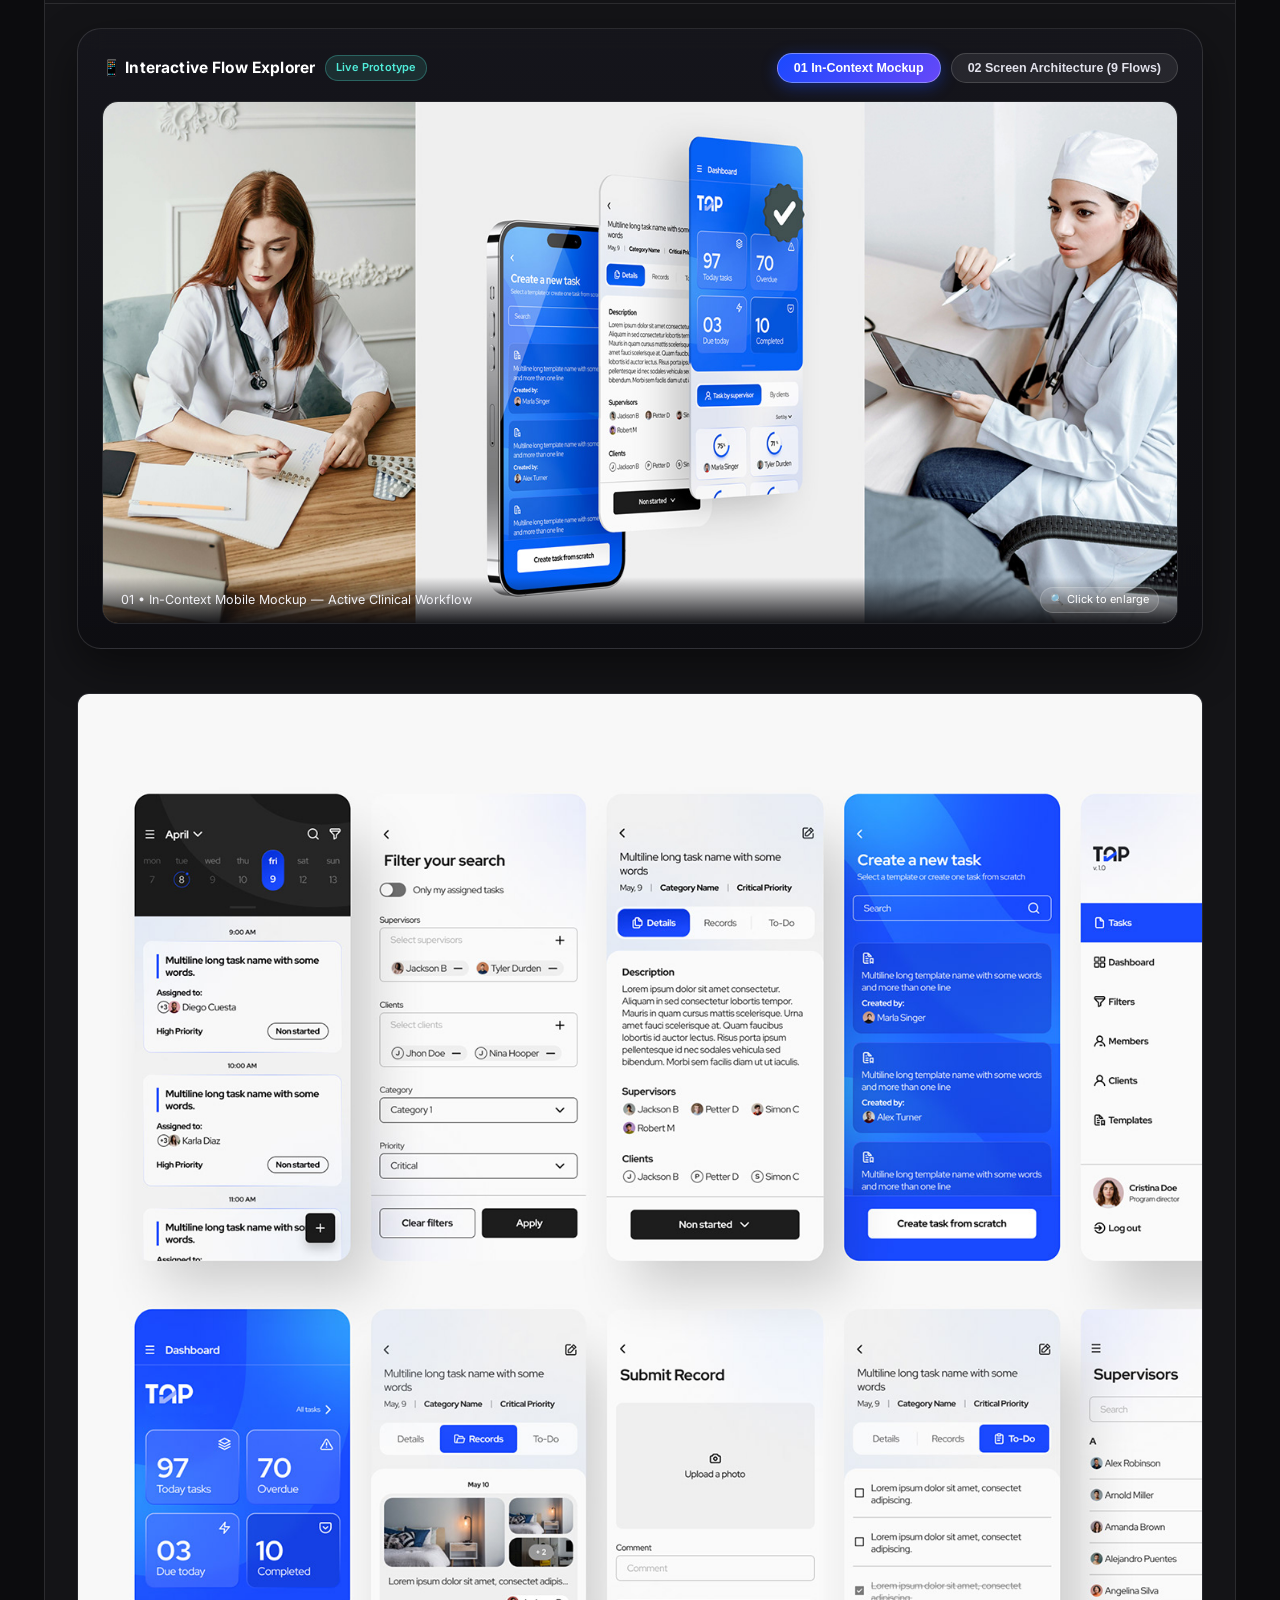
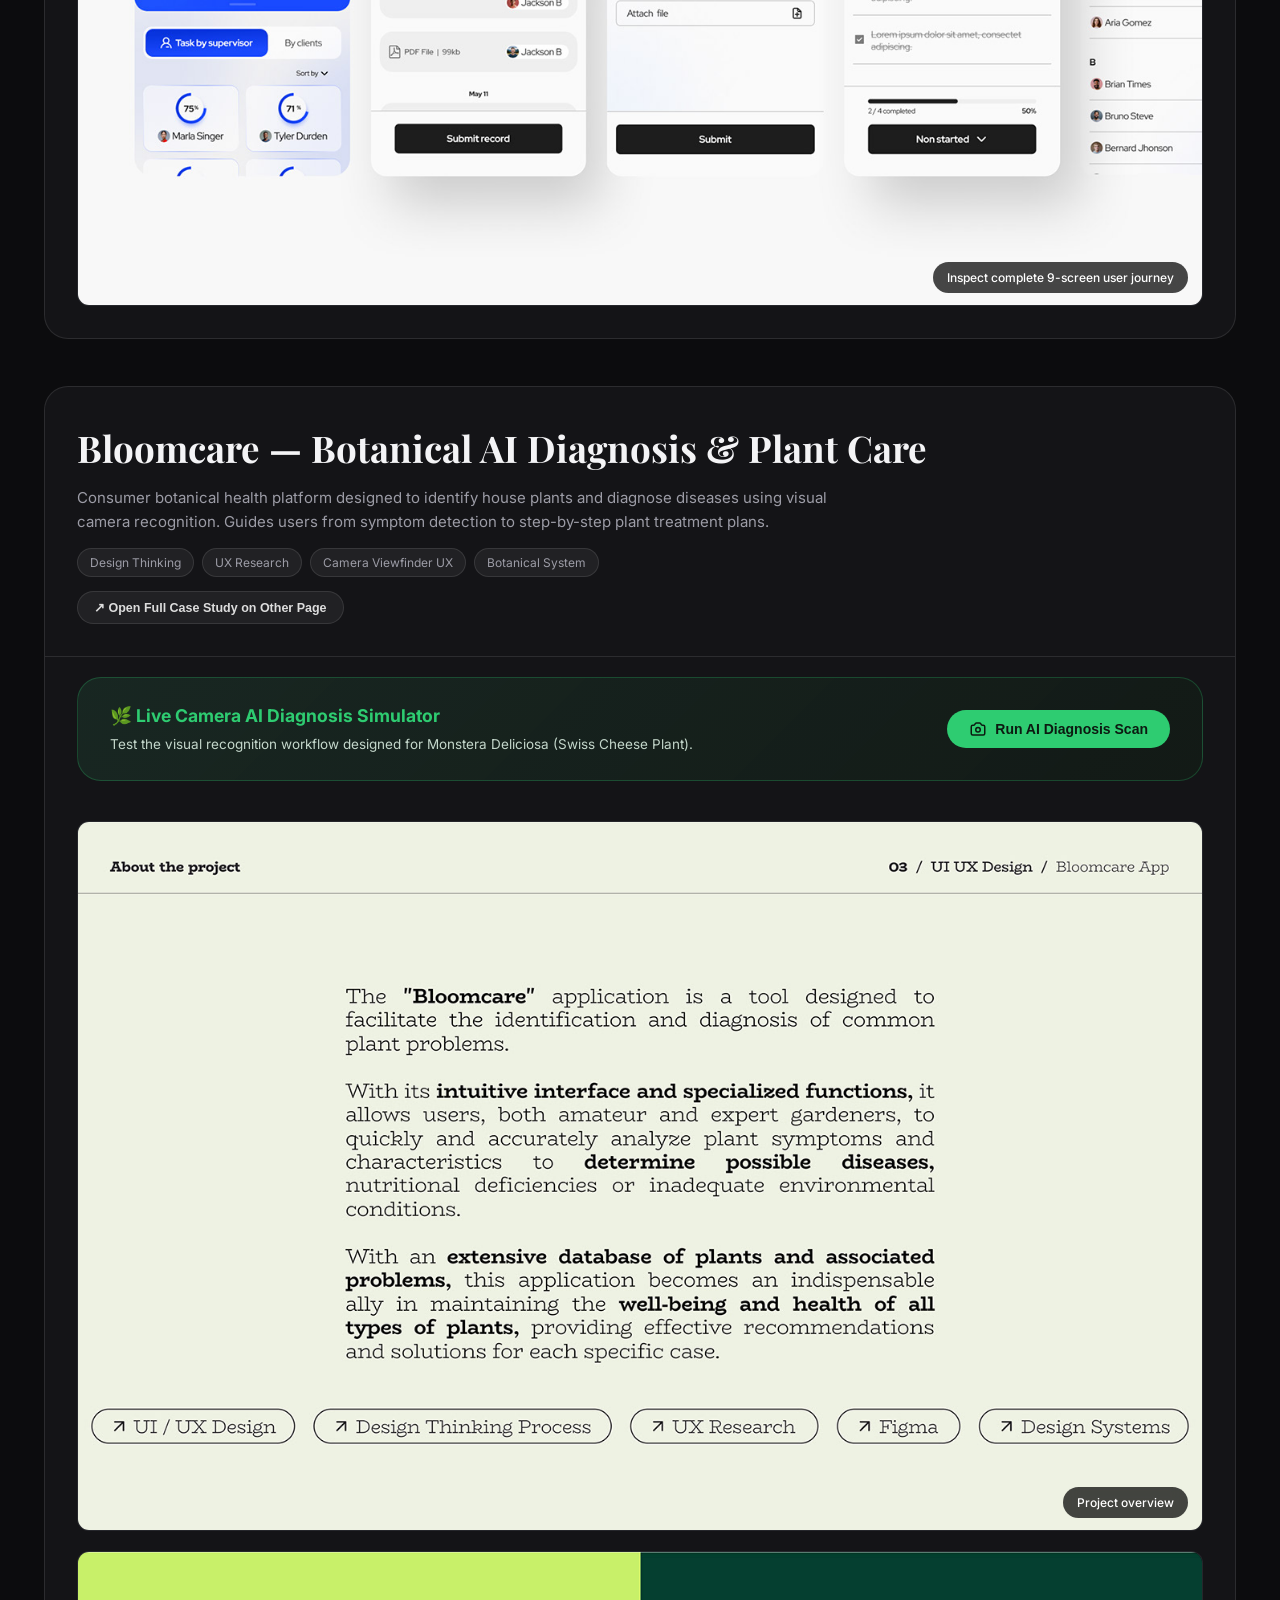
==== commit a539a21c: "fix: pin all 5 HSI colors and ensure single-line text for black color box" ====
--- a/index.html
+++ b/index.html
@@ -420,6 +420,13 @@
                   </div>
                   <div class="droplet-ripple"></div>
                 </div>
+                <div class="color-pop-droplet drop-white" id="drop-white">
+                  <div class="droplet-head">
+                    <span class="droplet-swatch" style="background:#FAFAFA; border:1px solid #ddd;"></span>
+                    <span class="droplet-label">#FAFAFA Canvas White</span>
+                  </div>
+                  <div class="droplet-ripple"></div>
+                </div>
                 <div class="color-pop-droplet drop-soft" id="drop-soft">
                   <div class="droplet-head">
                     <span class="droplet-swatch" style="background:#B4C2FA;"></span>
@@ -427,10 +434,17 @@
                   </div>
                   <div class="droplet-ripple"></div>
                 </div>
-                <div class="color-pop-droplet drop-white" id="drop-white">
+                <div class="color-pop-droplet drop-pale" id="drop-pale">
                   <div class="droplet-head">
-                    <span class="droplet-swatch" style="background:#FAFAFA; border:1px solid #ddd;"></span>
-                    <span class="droplet-label">#FAFAFA Canvas White</span>
+                    <span class="droplet-swatch" style="background:#D8E0FF; border:1px solid #c0cbfa;"></span>
+                    <span class="droplet-label">#D8E0FF Pale Tint</span>
+                  </div>
+                  <div class="droplet-ripple"></div>
+                </div>
+                <div class="color-pop-droplet drop-black" id="drop-black">
+                  <div class="droplet-head">
+                    <span class="droplet-swatch" style="background:#1F1F1F; border:1px solid #444;"></span>
+                    <span class="droplet-label">#1F1F1F Deep Black</span>
                   </div>
                   <div class="droplet-ripple"></div>
                 </div>
--- a/styles.css
+++ b/styles.css
@@ -525,6 +525,7 @@
   border-radius: var(--radius-pill);
   cursor: pointer;
   transition: var(--transition);
+  white-space: nowrap;
 }
 
 .color-swatch-badge:hover {
@@ -536,12 +537,14 @@
   width: 13px;
   height: 13px;
   border-radius: 50%;
+  flex-shrink: 0;
 }
 
 .swatch-code {
   font-family: var(--font-mono);
   font-size: 12px;
   font-weight: 600;
+  white-space: nowrap;
 }
 
 /* Interactive Phone Prototype Simulator */
@@ -1157,6 +1160,17 @@
   }
   .case-study-header {
     padding: 20px;
+  }
+  .color-tokens-row {
+    gap: 8px;
+  }
+  .color-swatch-badge {
+    padding: 6px 12px;
+    white-space: nowrap;
+  }
+  .swatch-code {
+    font-size: 11.5px;
+    white-space: nowrap;
   }
   .interactive-simulator-box {
     margin: 16px 12px;
@@ -1326,6 +1340,22 @@
   .logofolio-grid {
     grid-template-columns: 1fr;
   }
+  .color-tokens-row {
+    gap: 6px;
+  }
+  .color-swatch-badge {
+    padding: 5px 10px;
+    gap: 6px;
+    white-space: nowrap;
+  }
+  .swatch-circle {
+    width: 10px;
+    height: 10px;
+  }
+  .swatch-code {
+    font-size: 10.5px;
+    white-space: nowrap;
+  }
 }
 
 /* ==========================================================================
@@ -1829,58 +1859,115 @@
   position: absolute;
   top: 15%;
   opacity: 0;
-  transform: scale(0) translateY(0);
-  transition: transform 0.6s cubic-bezier(0.34, 1.56, 0.64, 1), opacity 0.3s ease;
+  transform: translateX(-50%) scale(0) translateY(0);
+  transition: transform 0.55s cubic-bezier(0.34, 1.56, 0.64, 1), opacity 0.3s ease;
   pointer-events: auto;
 }
 
 .color-pop-droplet.drop-blue {
-  left: 18%;
+  left: 15.6%;
+}
+
+.color-pop-droplet.drop-white {
+  left: 32.8%;
 }
 
 .color-pop-droplet.drop-soft {
-  left: 45%;
-}
-
-.color-pop-droplet.drop-white {
-  left: 72%;
+  left: 50.0%;
+}
+
+.color-pop-droplet.drop-pale {
+  left: 67.2%;
+}
+
+.color-pop-droplet.drop-black {
+  left: 84.4%;
 }
 
 .droplet-head {
-  display: flex;
+  display: inline-flex;
   align-items: center;
   gap: 8px;
-  background: rgba(18, 18, 24, 0.92);
+  background: rgba(18, 18, 24, 0.94);
   backdrop-filter: blur(10px);
   border: 1.5px solid rgba(255, 255, 255, 0.25);
   border-radius: var(--radius-pill);
-  padding: 8px 16px;
-  box-shadow: 0 12px 35px rgba(0,0,0,0.6);
+  padding: 7px 14px;
+  box-shadow: 0 12px 35px rgba(0, 0, 0, 0.6);
+  white-space: nowrap;
 }
 
 .droplet-swatch {
-  width: 16px;
-  height: 16px;
+  width: 14px;
+  height: 14px;
   border-radius: 50%;
   flex-shrink: 0;
 }
 
 .droplet-label {
-  font-size: 12px;
+  font-size: 11.5px;
   font-weight: 700;
   color: #ffffff;
   letter-spacing: 0.02em;
+  white-space: nowrap;
 }
 
 .color-pop-droplet.popped {
   opacity: 1;
-  transform: scale(1) translateY(-20px);
+  transform: translateX(-50%) scale(1) translateY(-16px);
 }
 
 .color-pop-droplet.plunging {
   opacity: 0;
-  transform: scale(0.35) translateY(180px);
+  transform: translateX(-50%) scale(0.35) translateY(180px);
   transition: transform 0.55s cubic-bezier(0.55, 0.085, 0.68, 0.53), opacity 0.55s ease;
+}
+
+@media (max-width: 768px) {
+  .color-pop-droplet {
+    top: 13%;
+  }
+  .droplet-head {
+    padding: 5px 10px;
+    gap: 6px;
+  }
+  .droplet-swatch {
+    width: 11px;
+    height: 11px;
+  }
+  .droplet-label {
+    font-size: 10px;
+  }
+  .color-pop-droplet.popped {
+    transform: translateX(-50%) scale(1) translateY(-10px);
+  }
+  .color-pop-droplet.plunging {
+    transform: translateX(-50%) scale(0.35) translateY(120px);
+  }
+}
+
+@media (max-width: 480px) {
+  .color-pop-droplet {
+    top: 11%;
+  }
+  .droplet-head {
+    padding: 4px 8px;
+    gap: 5px;
+  }
+  .droplet-swatch {
+    width: 9px;
+    height: 9px;
+  }
+  .droplet-label {
+    font-size: 9px;
+    letter-spacing: 0;
+  }
+  .color-pop-droplet.drop-blue {
+    left: 17%;
+  }
+  .color-pop-droplet.drop-black {
+    left: 83%;
+  }
 }
 
 /* ============================================================
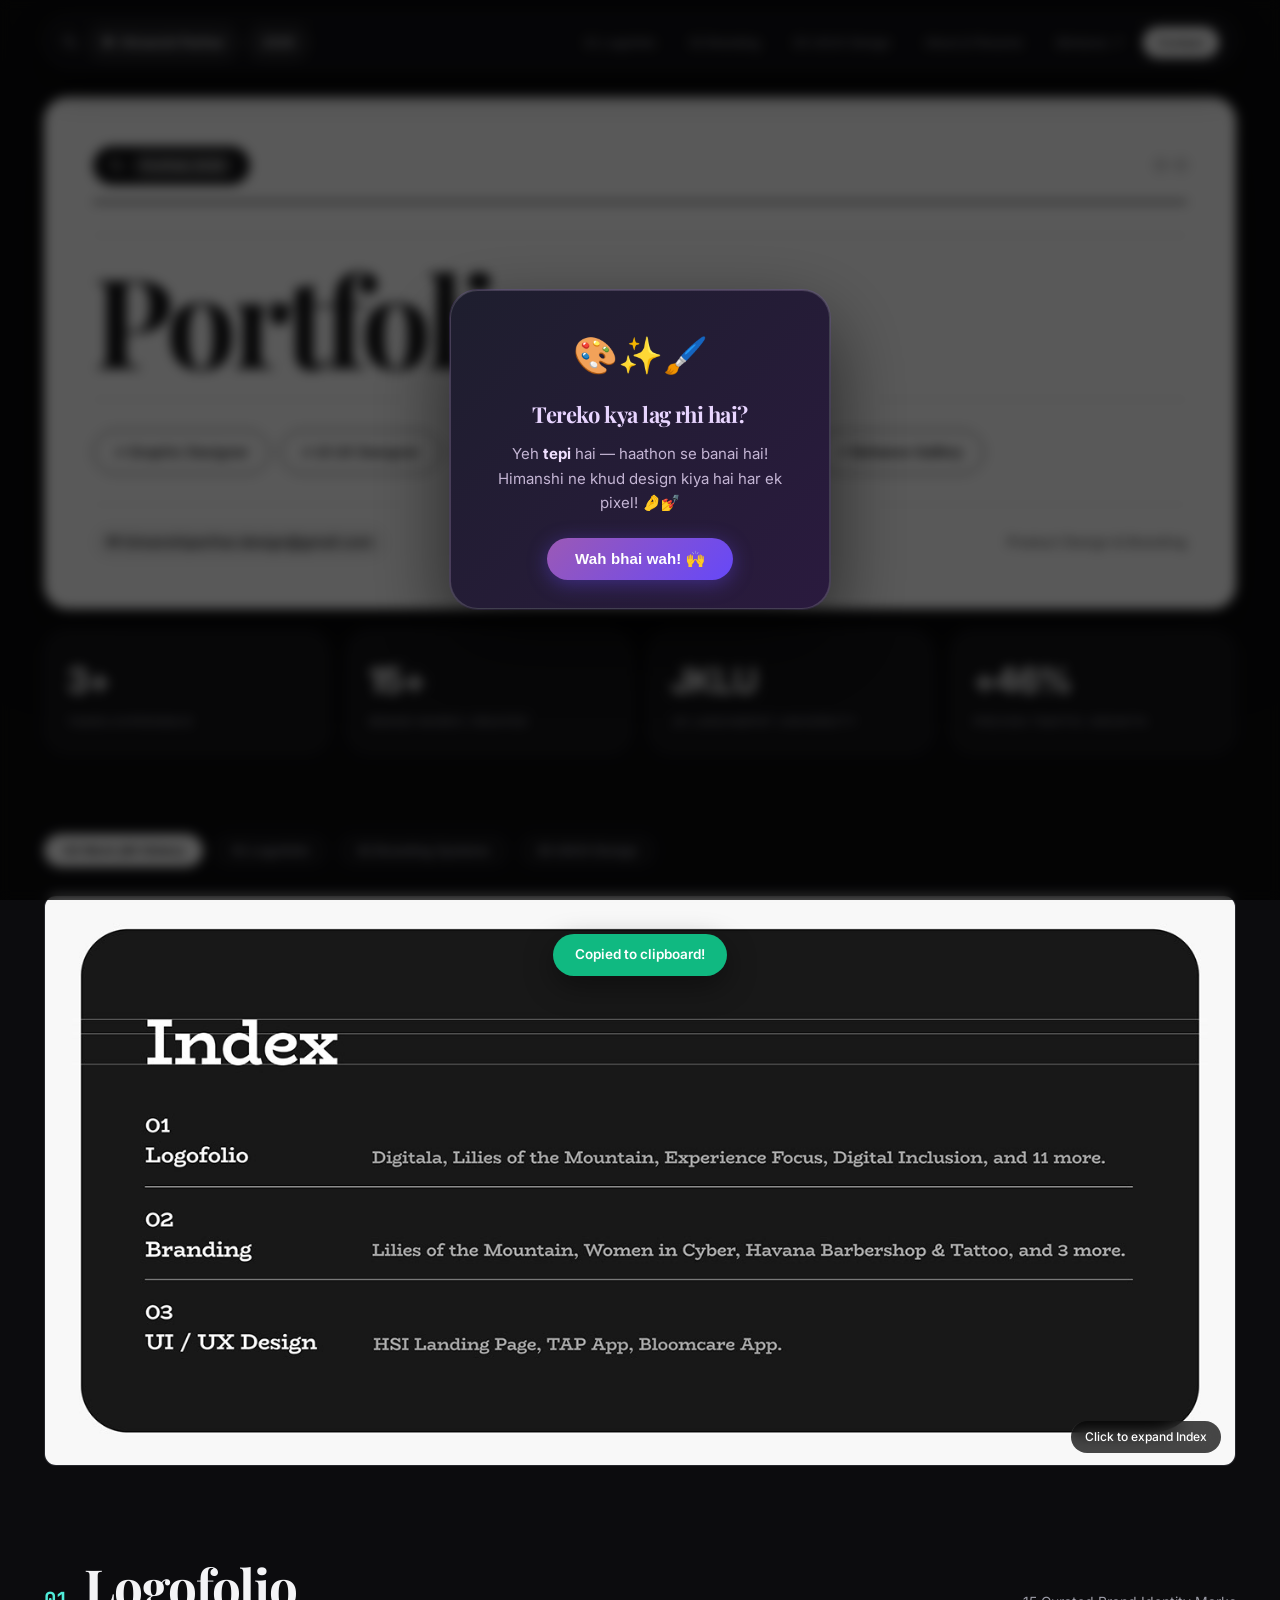
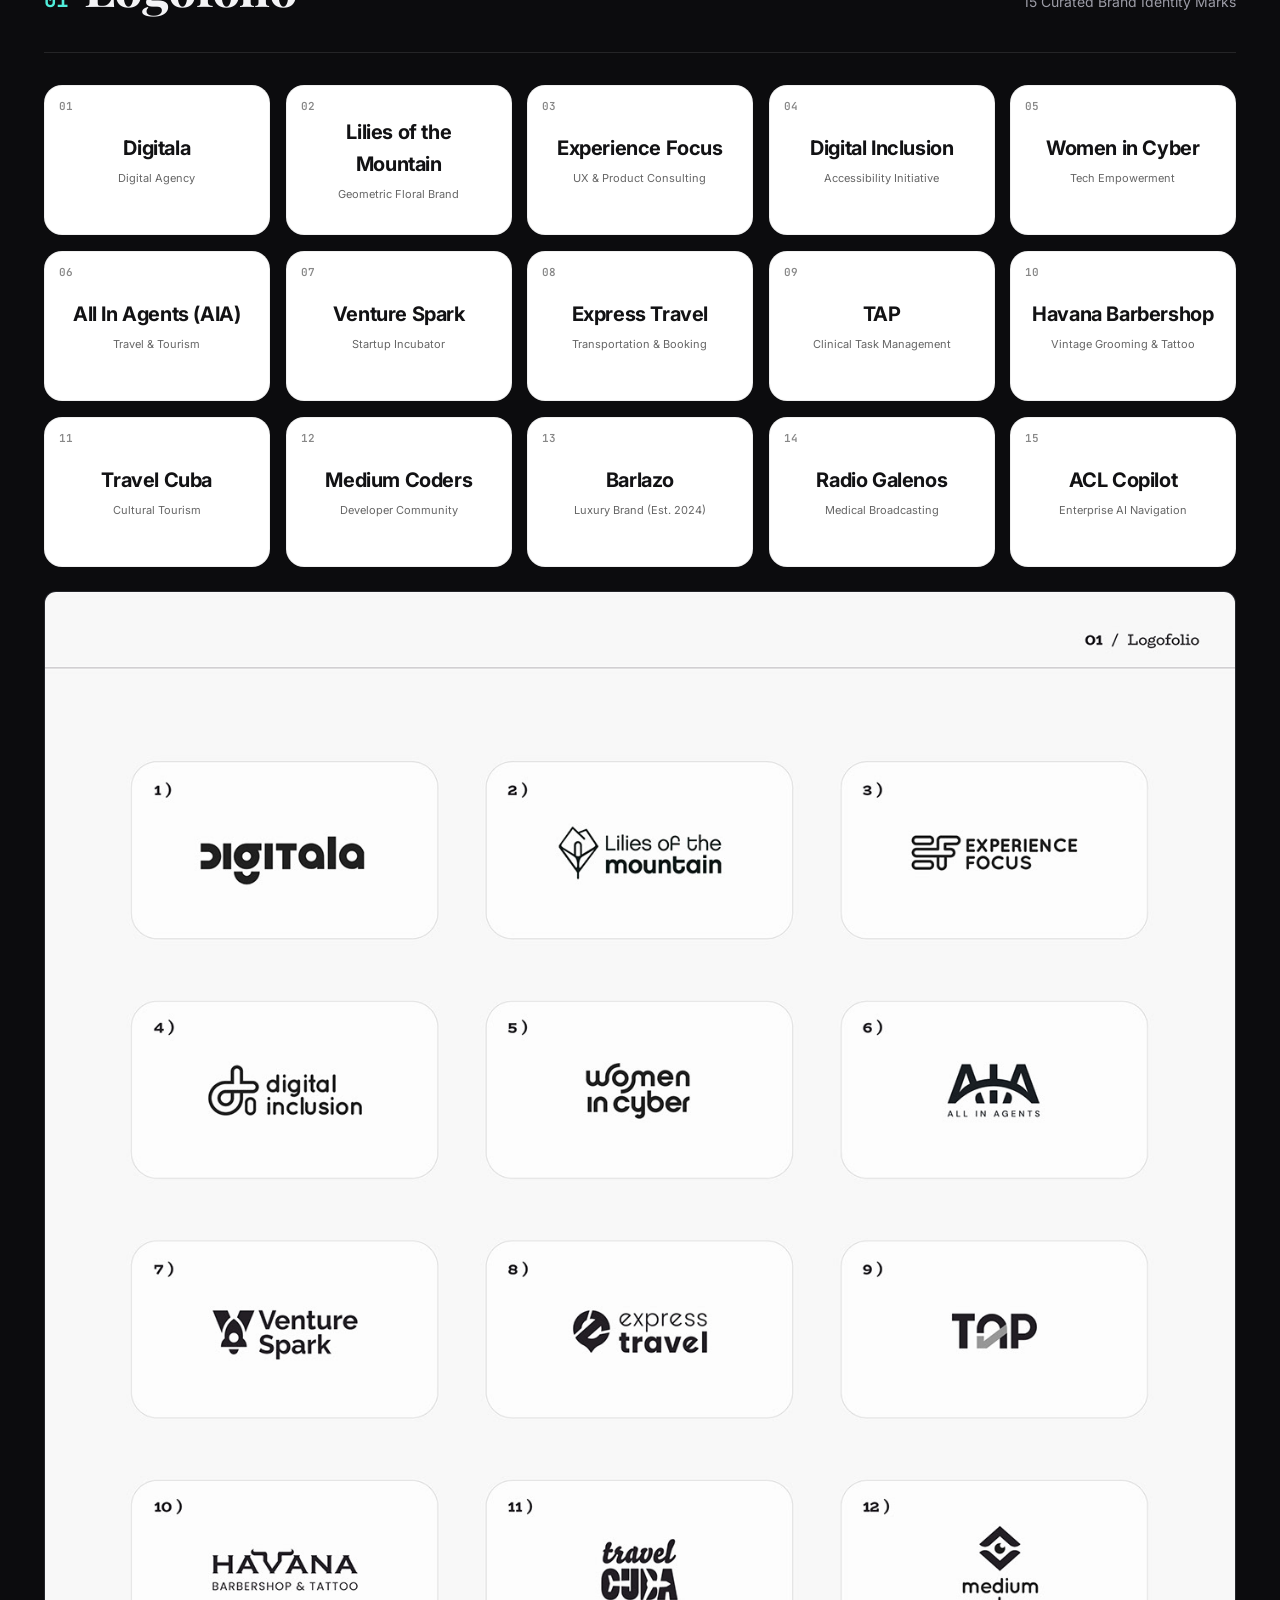
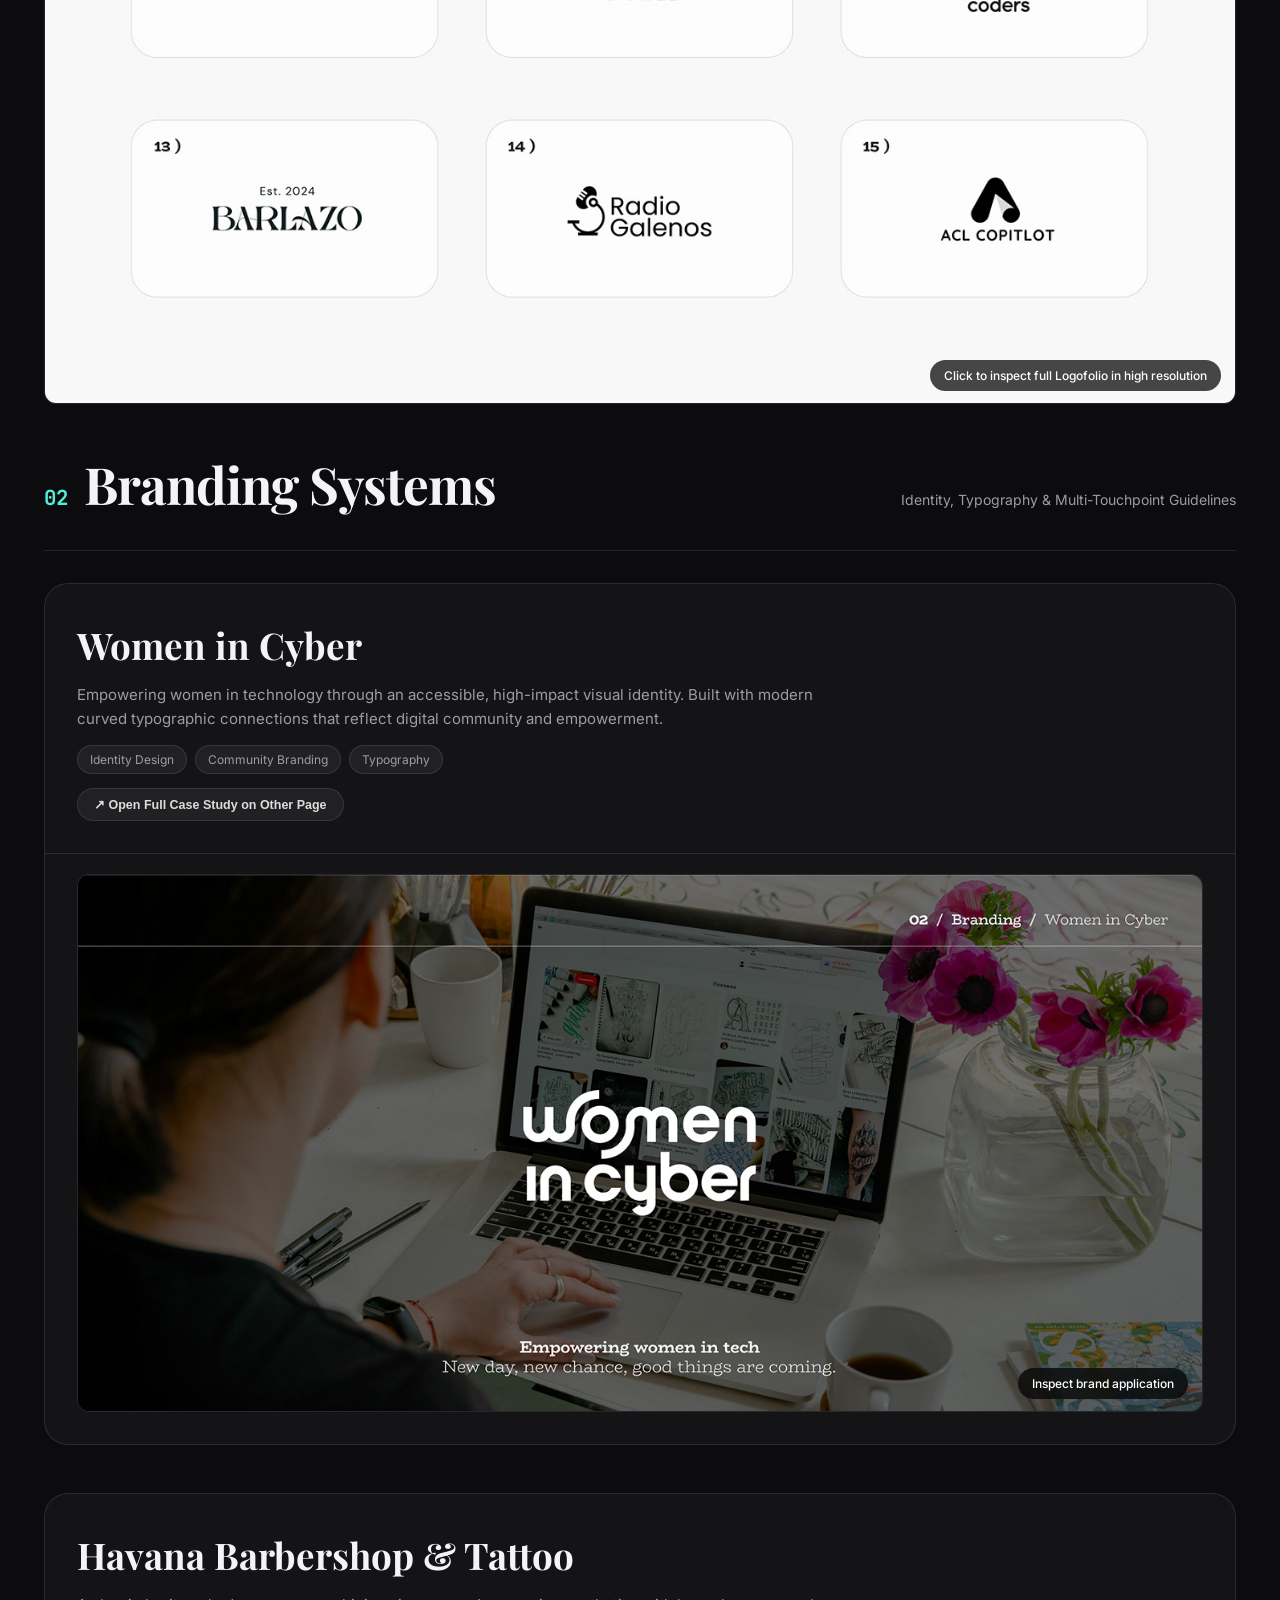
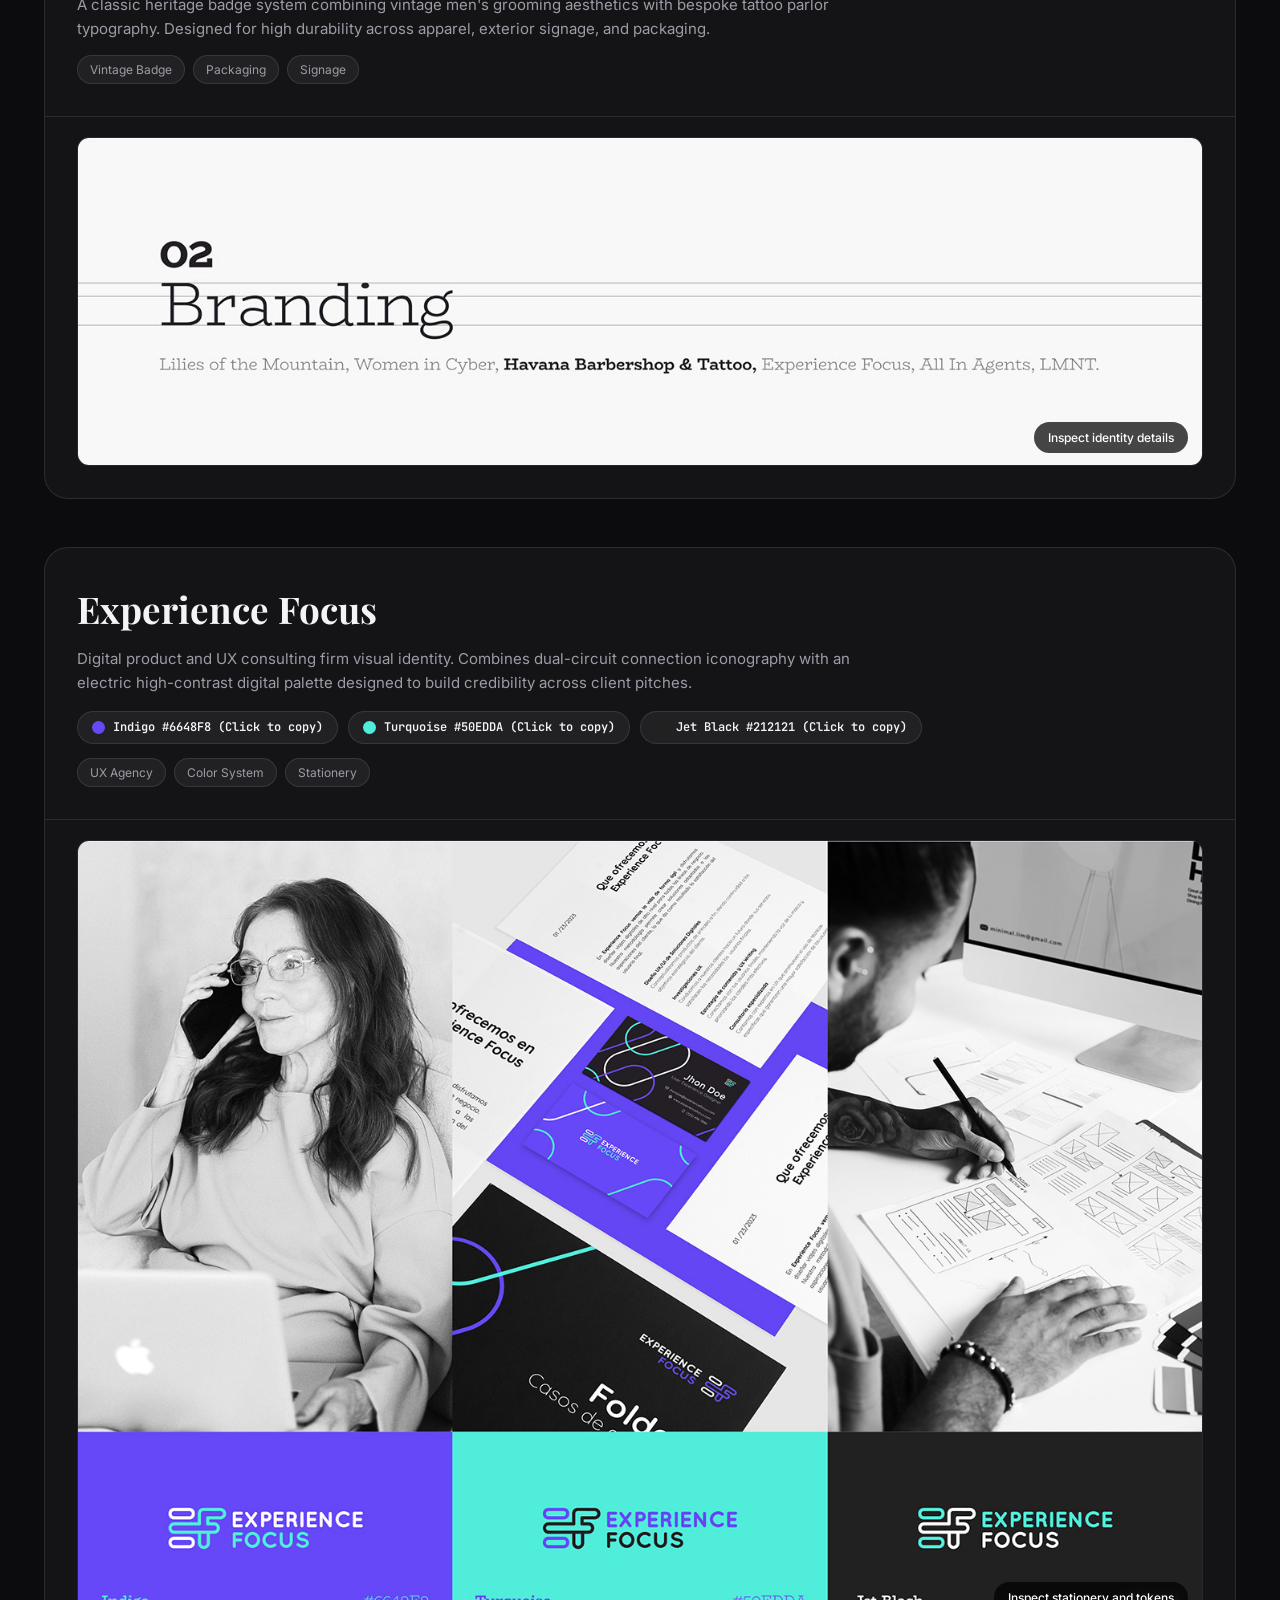
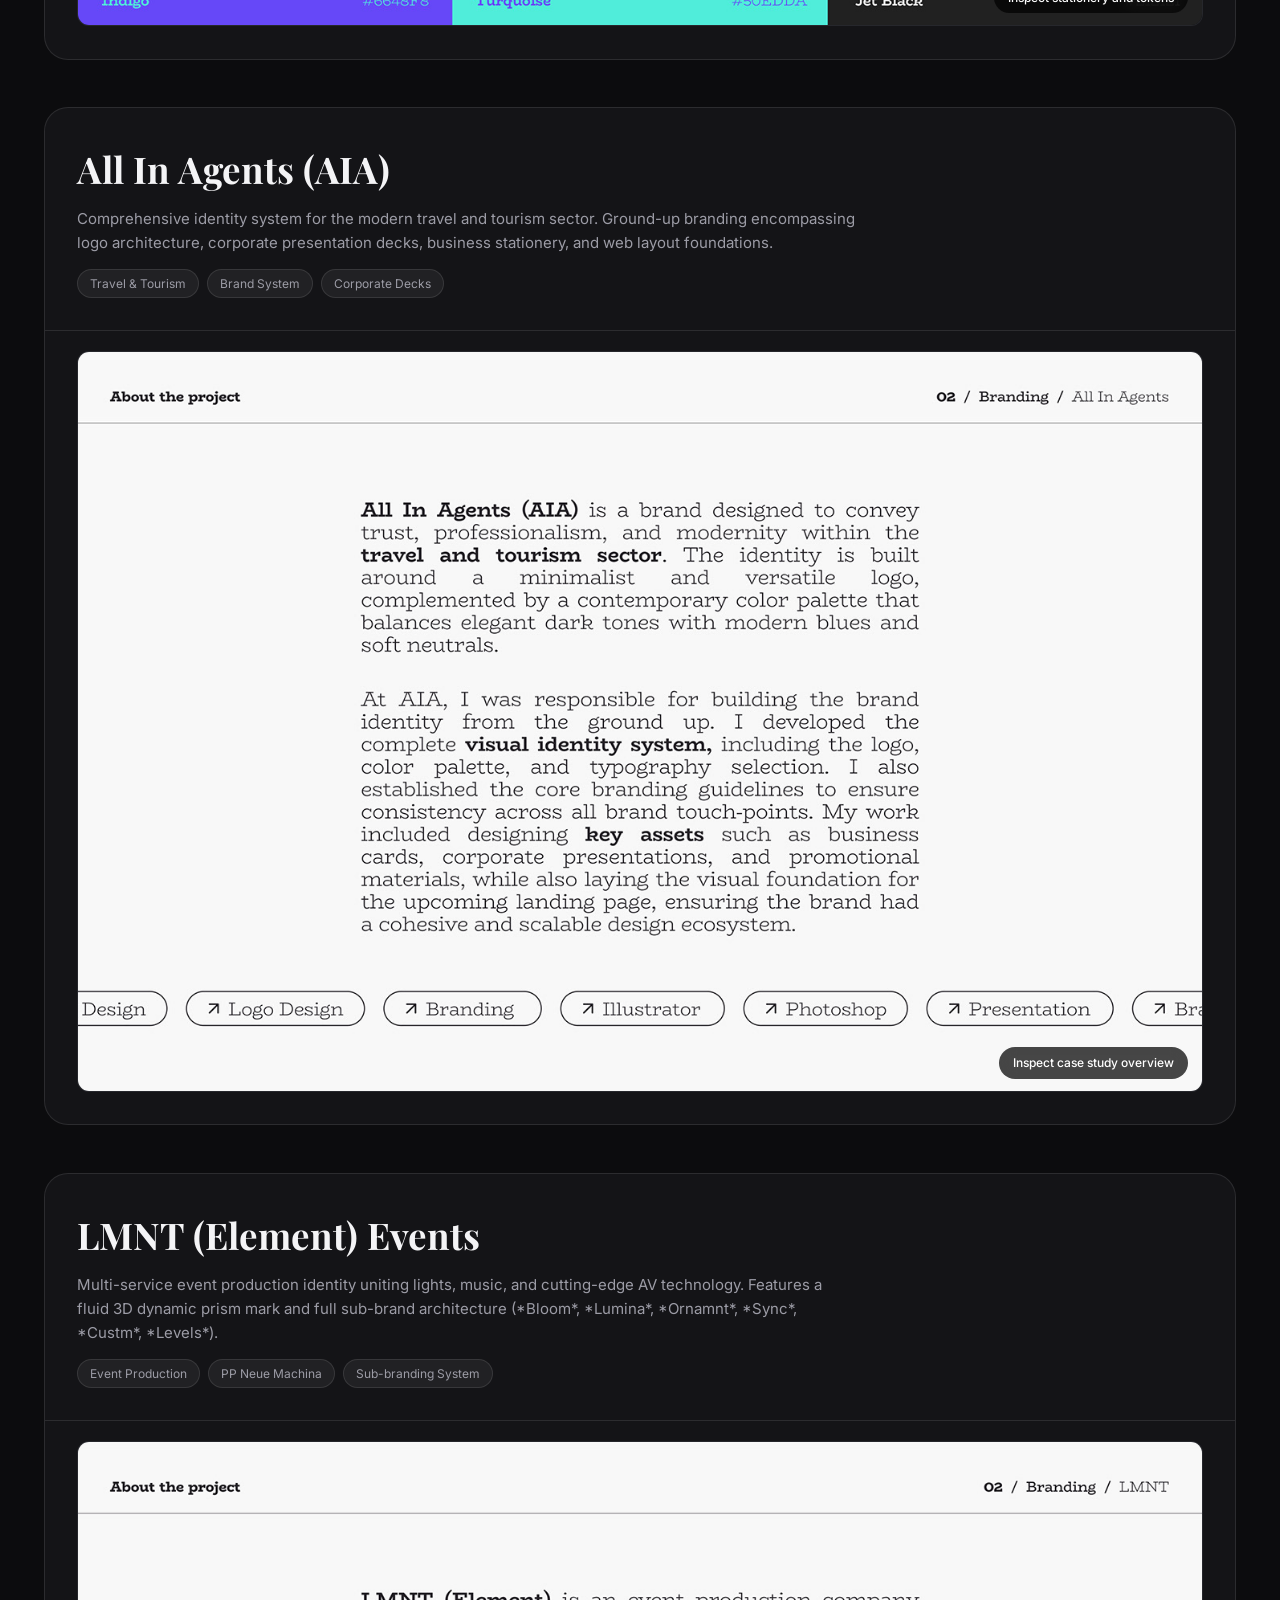
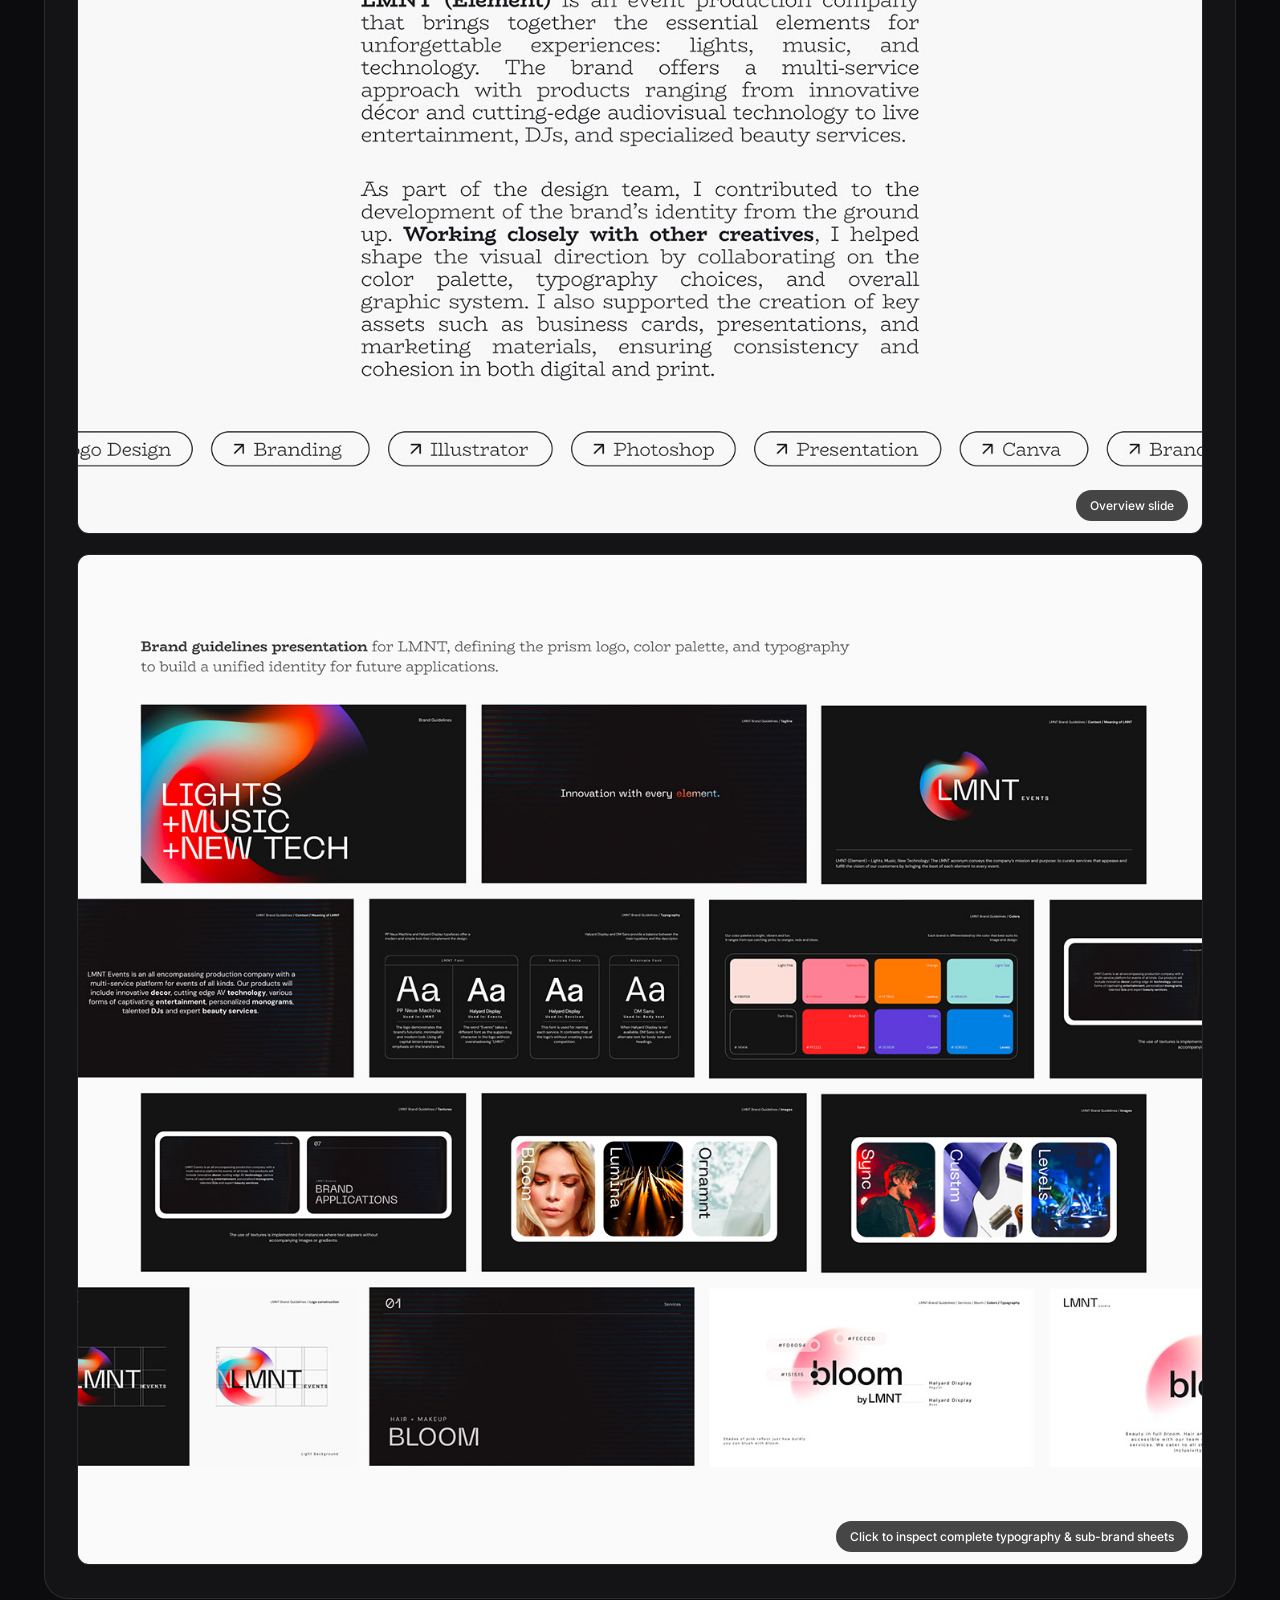
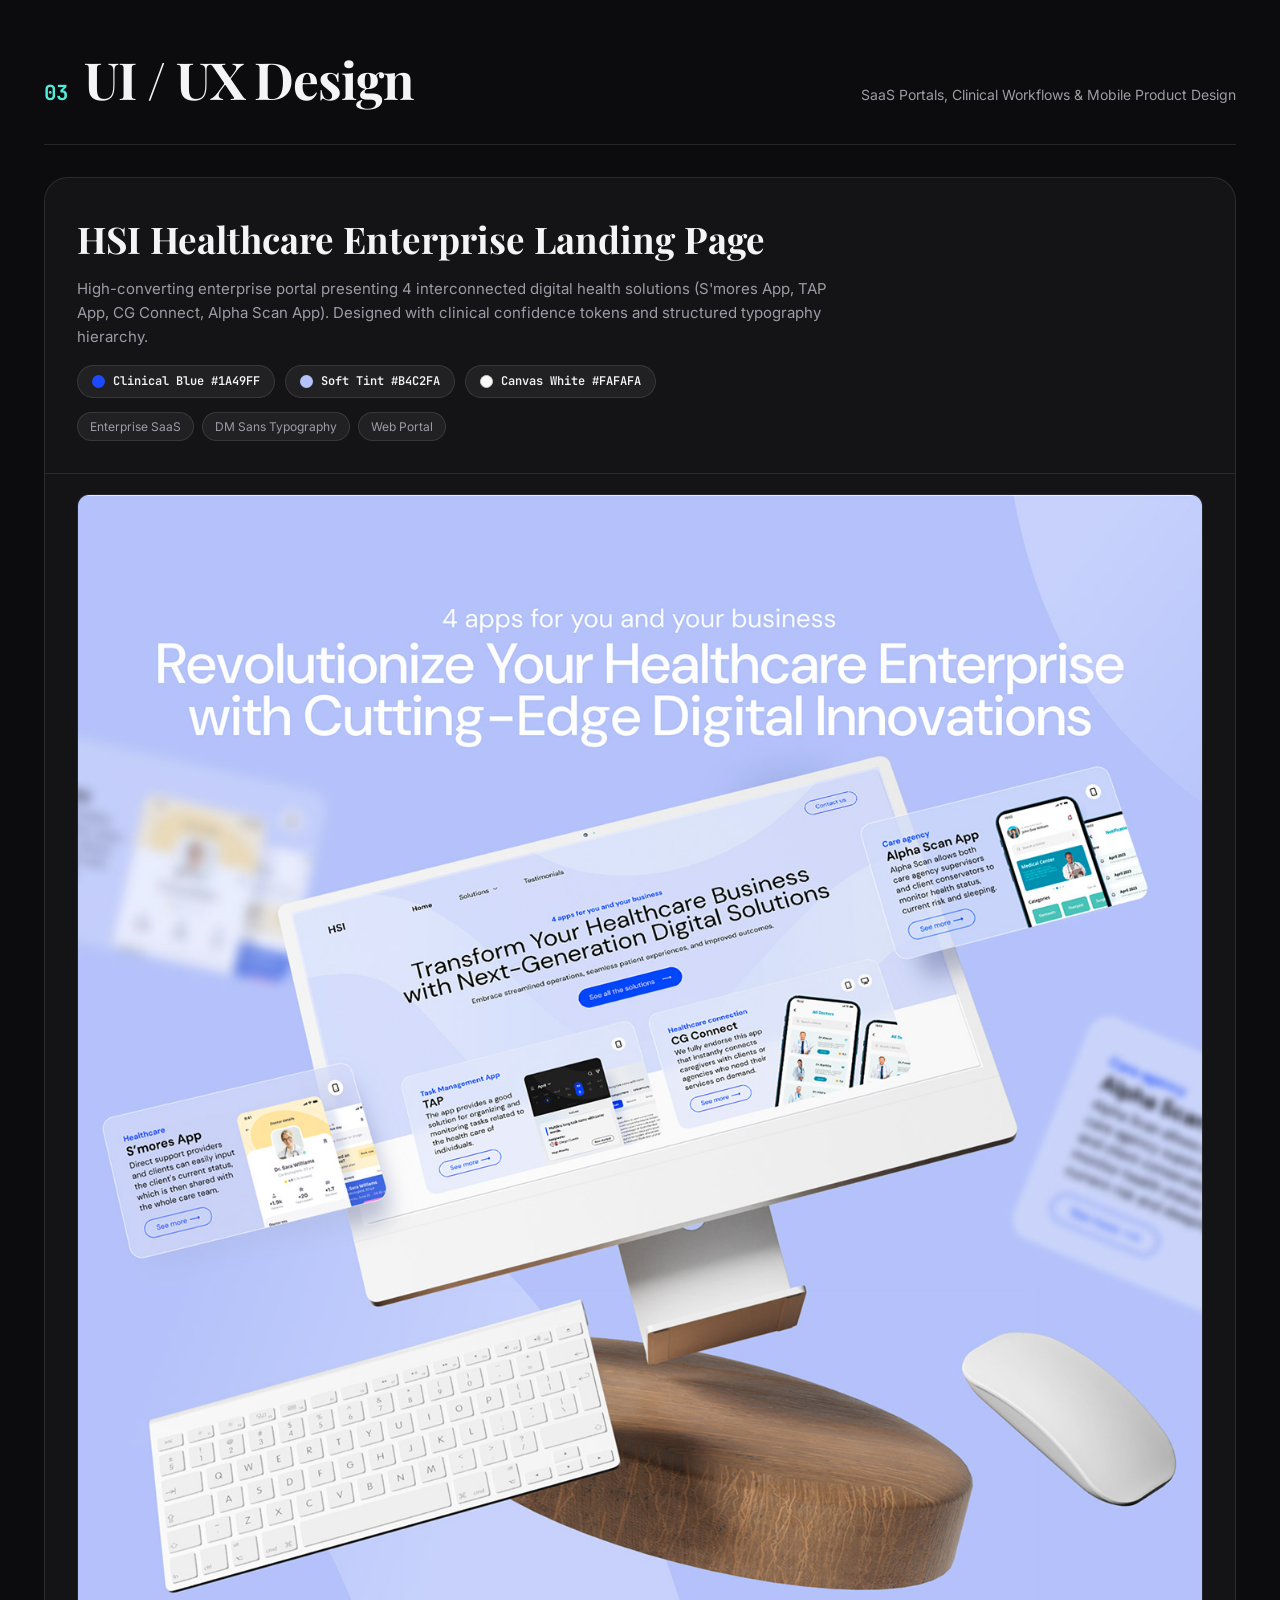
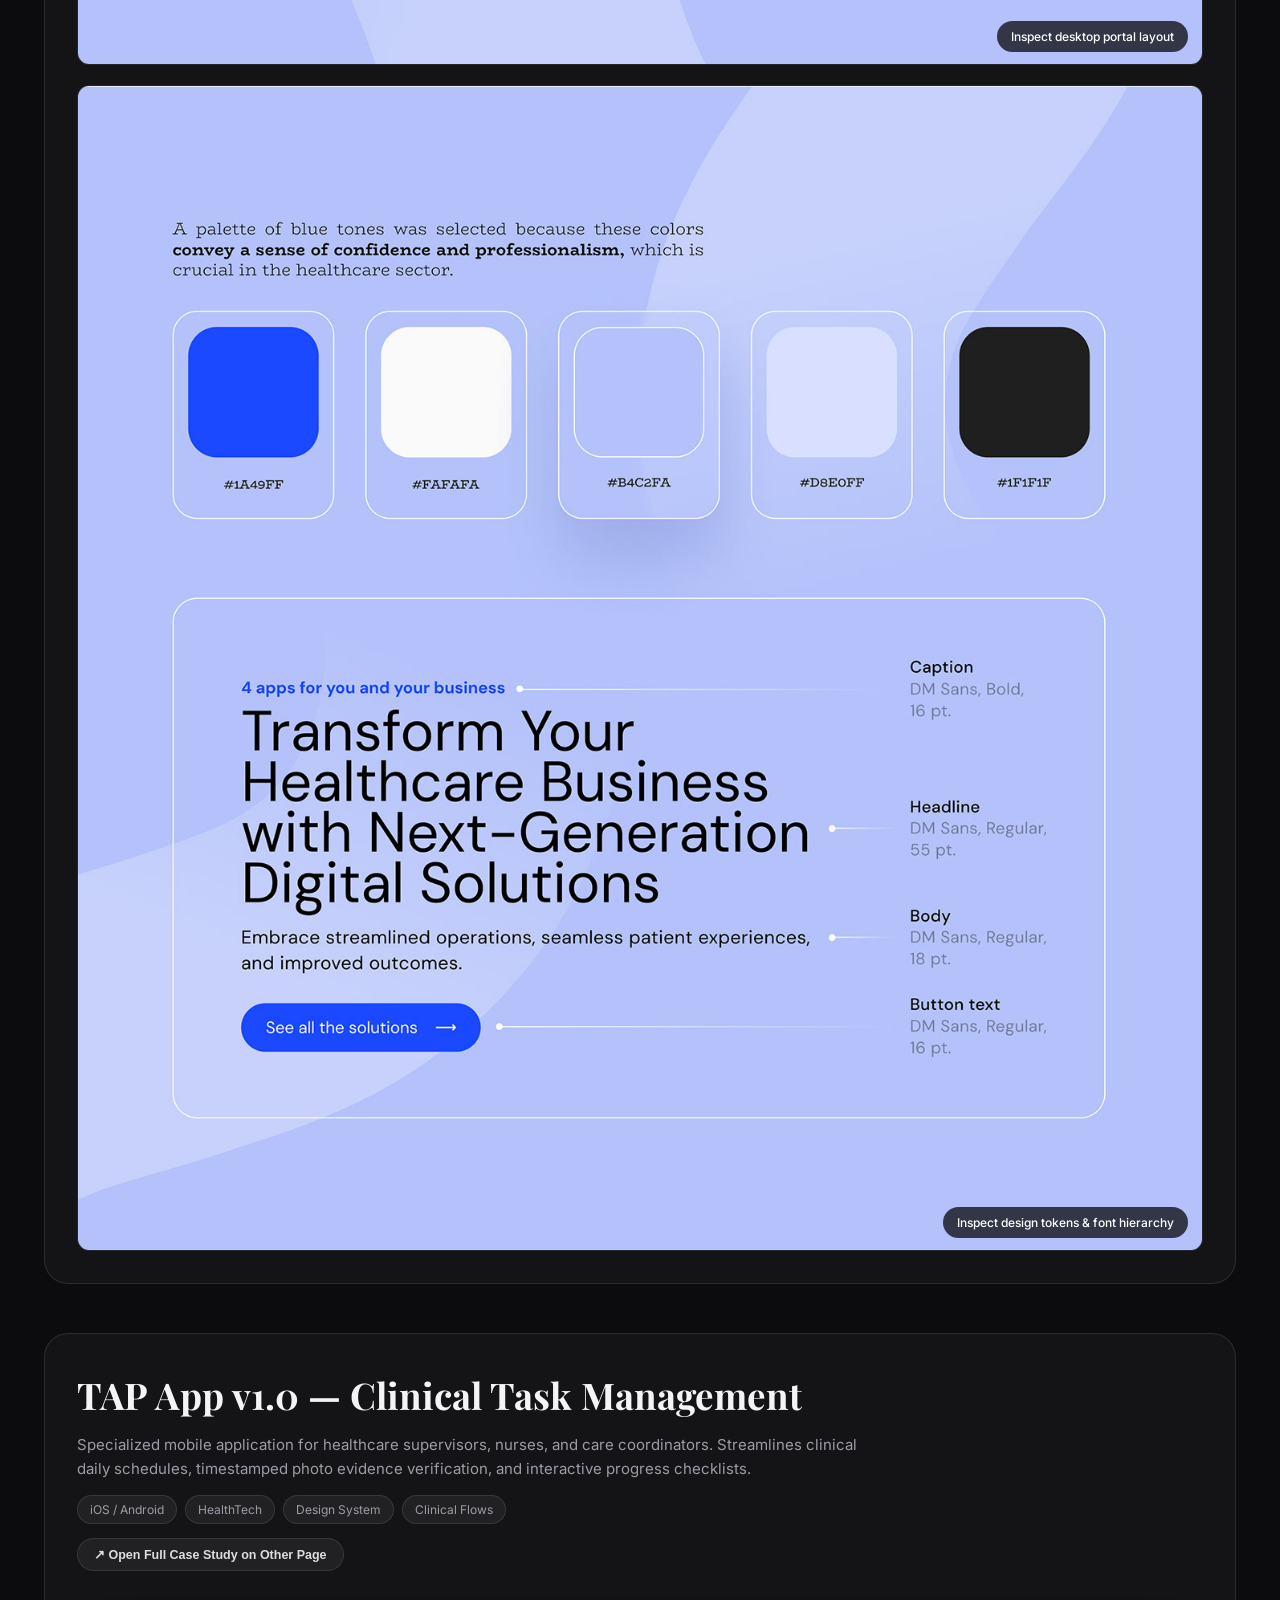
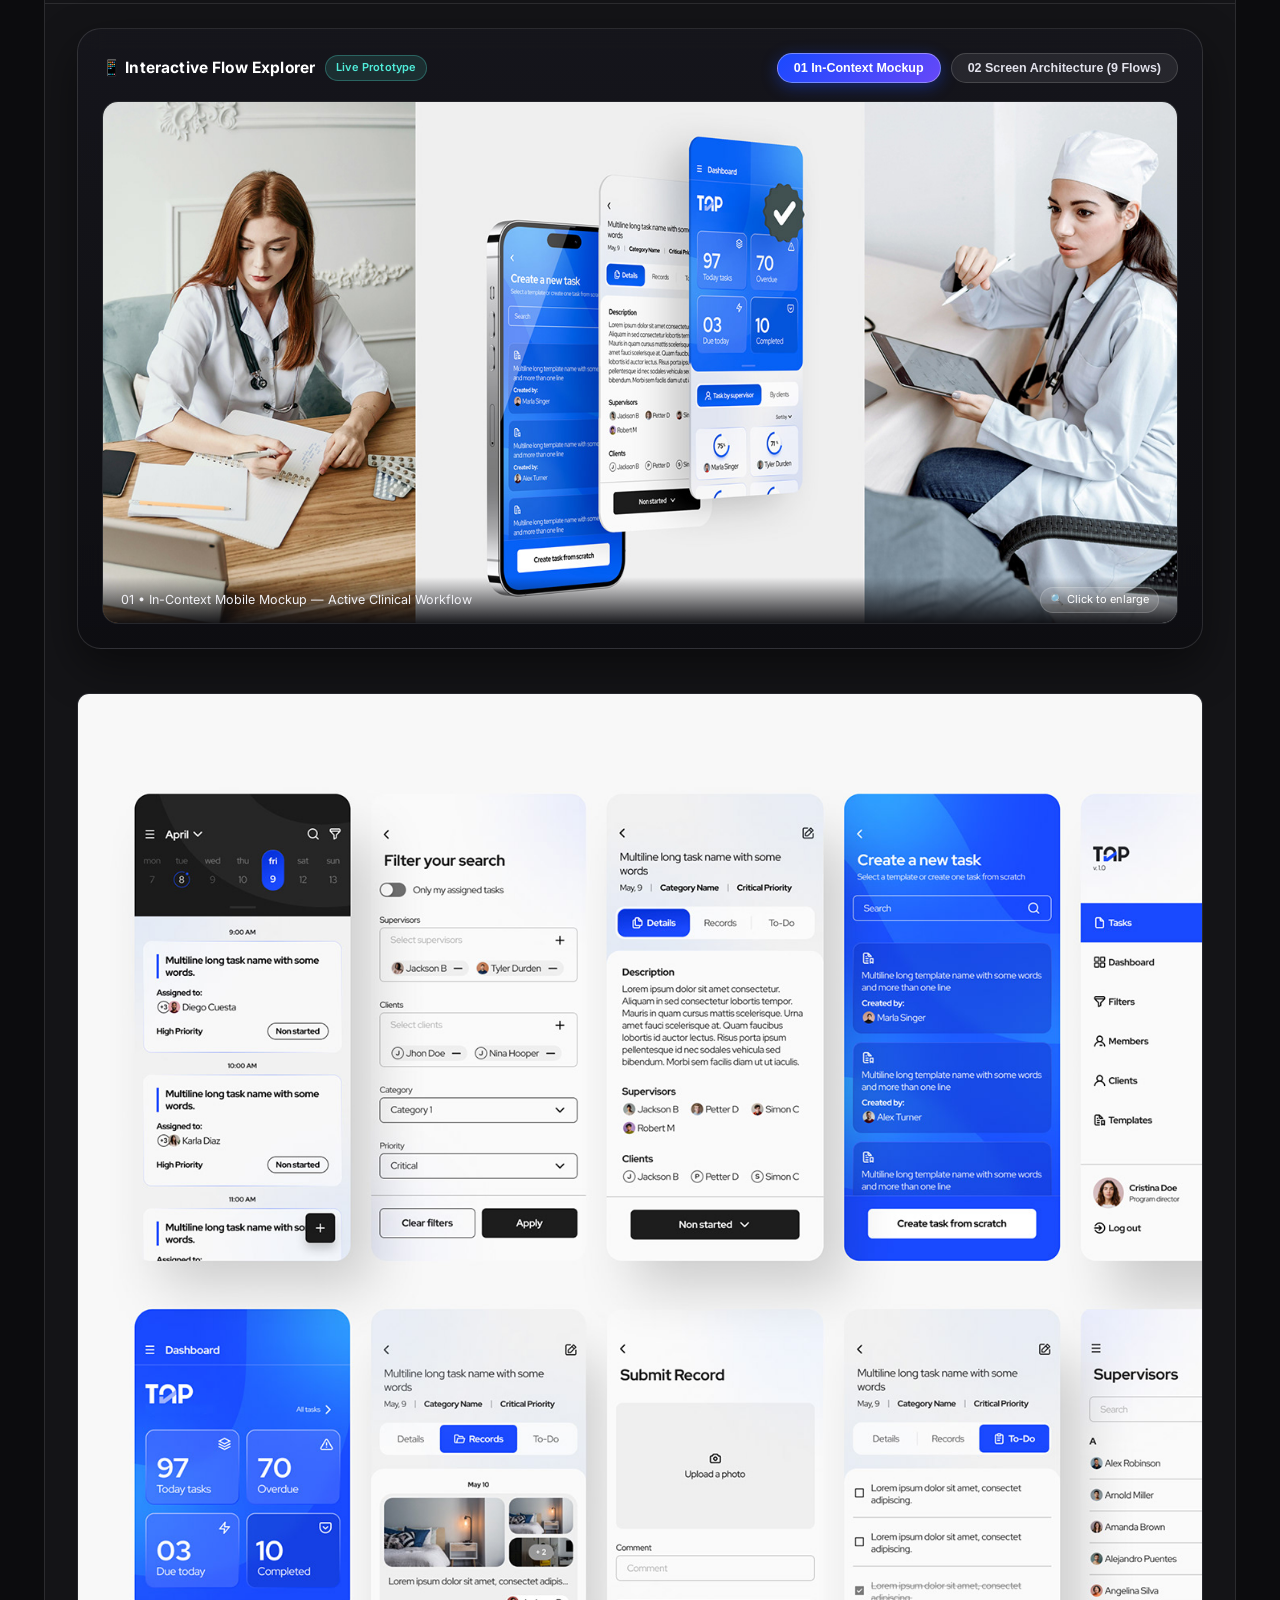
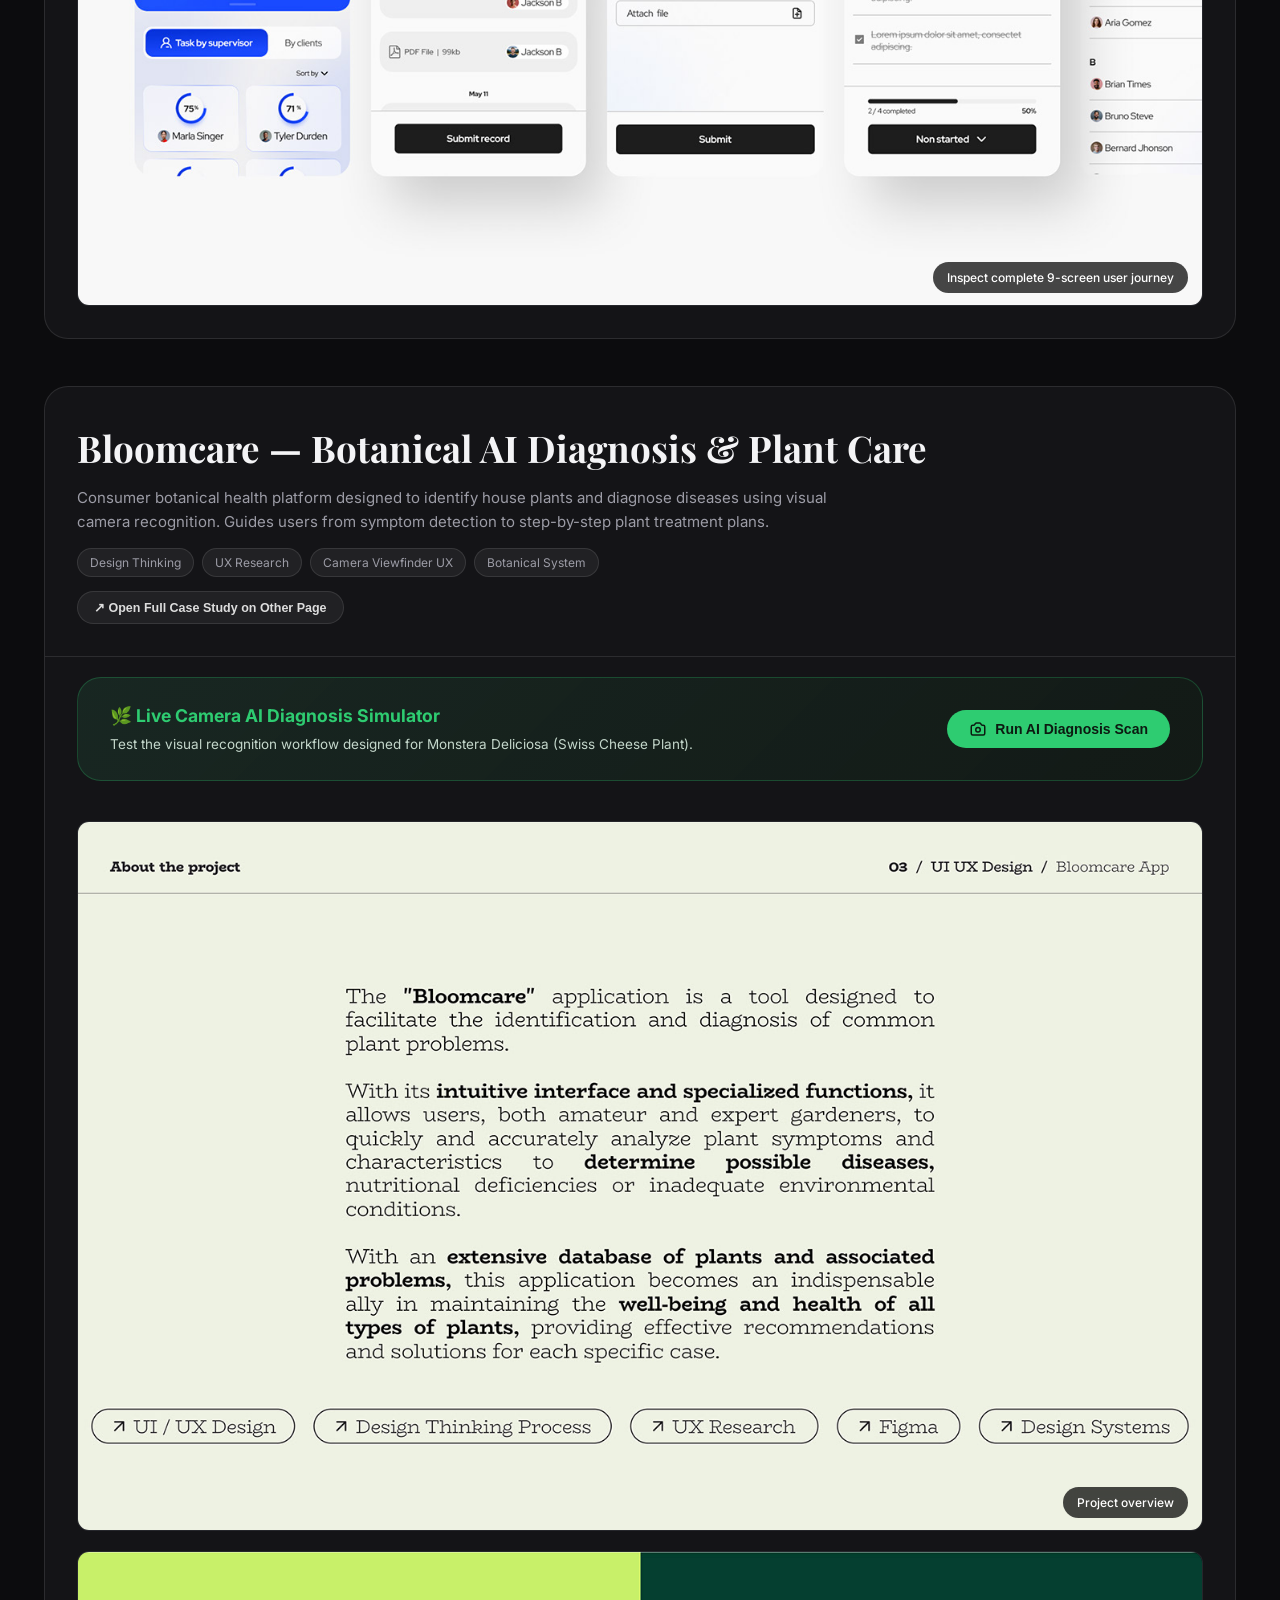
==== commit a3665a1a: "feat: host live interactive Graphify HTML routes and embed cluster view in GitHub README" ====
--- a/index.html
+++ b/index.html
@@ -66,6 +66,7 @@
           <a href="#branding" class="hero-badge">↗ Graphic Designer</a>
           <a href="#uiux" class="hero-badge">↗ UI UX Designer</a>
           <button class="hero-badge" style="background: rgba(0,0,0,0.06); border-color: #ddd;" onclick="openResume()">📄 View Resume</button>
+          <a href="graph.html" target="_blank" class="hero-badge" style="background: rgba(102, 72, 248, 0.12); border-color: rgba(102, 72, 248, 0.4); color: #a492ff;">🧠 Live System Graph</a>
           <button class="hero-badge rishwat-trigger" onclick="triggerRishwat(event, 'Behance Profile')">↗ Behance Gallery</button>
         </div>
 
